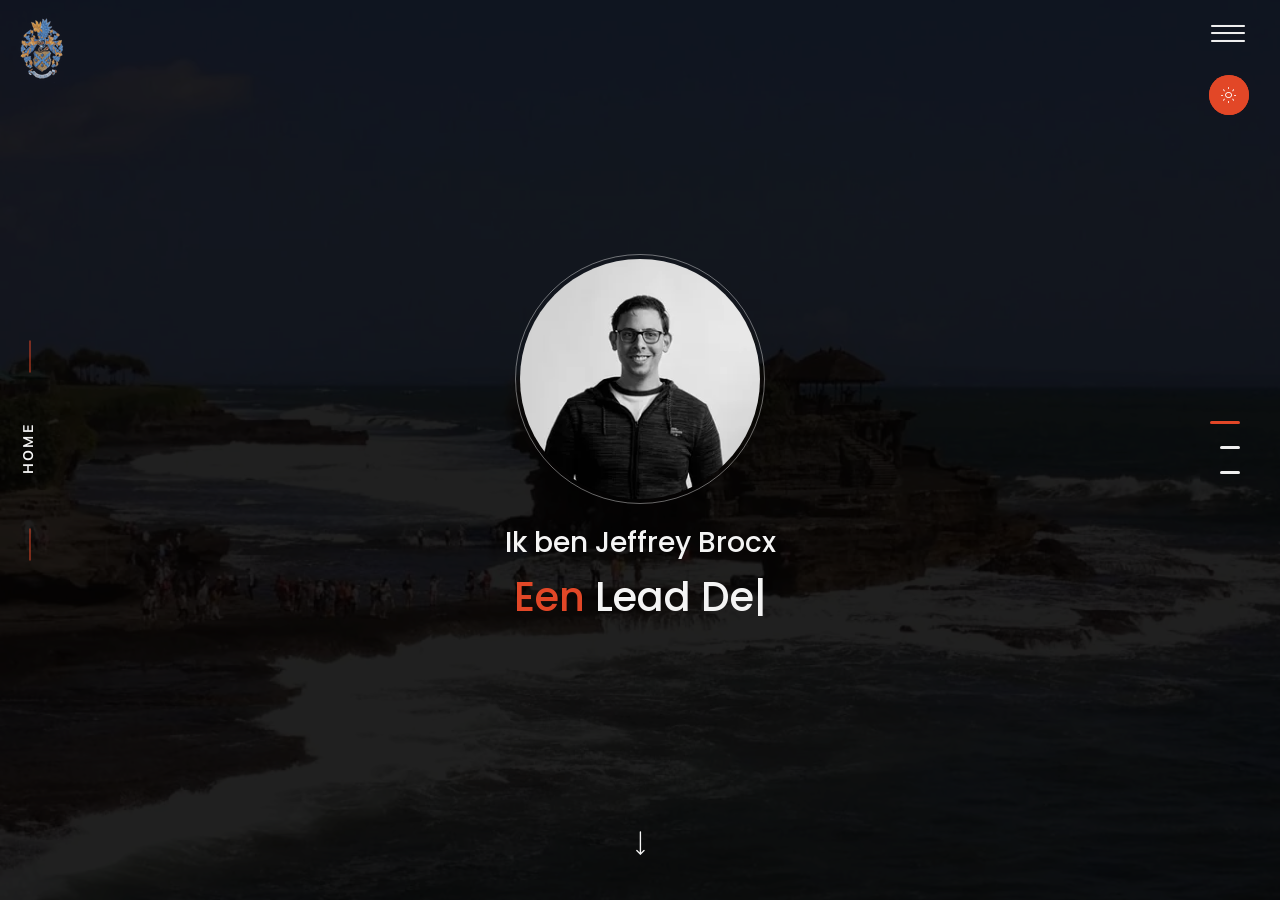
==== index.html @ 488c61e6 "big improvements" ====
<!DOCTYPE html>
<html lang="nl-NL">
<head>
    <meta charset="UTF-8">
    <!-- <meta name="robots" content="noindex, nofollow"> -->
    <meta name="viewport" content="width=device-width, initial-scale=1, shrink-to-fit=no">
    <title>Jeffrey Brocx</title>
    <meta name="description" content="Jeffrey Brocx — Lead Developer .NET & Azure. Cloud-native architectuur, microservices en team coaching." />
    <meta name="author" content="Jeffrey Brocx" />

    <!--  FavIcon  -->
    <link rel="icon" href="assets/img/logo.png">

    <!-- Resource Hints -->
    <link rel="preconnect" href="https://fonts.googleapis.com">
    <link rel="preconnect" href="https://fonts.gstatic.com" crossorigin>

    <!-- Preload LCP image (first carousel slide) -->
    <link rel="preload" as="image" type="image/webp" href="assets/img/tanah_lot.webp">

    <!-- Critical CSS (above-the-fold: preloader + base layout) -->
    <style>
        html,body{background:#222}
        body{font-family:"Muli",sans-serif;overscroll-behavior-y:contain;margin:0}
        ::-moz-selection{background:rgba(255,74,41,.3)}::selection{background:rgba(255,74,41,.3)}
        .full-screen{height:100vh}
        h1,h2,h3,h4,h5,h6{font-family:"Poppins",sans-serif;line-height:1.618}
        .base-color{color:#e24727!important}
        .bg-base-color{background-color:#e24727!important}
        header{height:64px;padding:15px;width:100%;background-color:transparent;position:fixed;z-index:1030;top:0}
        .logo{position:fixed}
        #overlayer{width:100%;height:100%;position:fixed;z-index:9999;background:#222}
        .loader{position:fixed;top:calc(50% - 20px);left:calc(50% - 20px);z-index:99999;color:#e24727}
        .nill-dark .section{background:#222}
        .nill-dark .text-dark{color:#ccc!important}
    </style>

    <!-- Google Fonts (non-blocking) -->
    <link rel="stylesheet" href="https://fonts.googleapis.com/css2?family=Muli:wght@400;600&family=Poppins:wght@400;500;600;700&display=swap" media="print" onload="this.media='all'">
    <noscript><link rel="stylesheet" href="https://fonts.googleapis.com/css2?family=Muli:wght@400;600&family=Poppins:wght@400;500;600;700&display=swap"></noscript>

    <!--  Non-critical CSS (async loading) -->
    <link rel="stylesheet" href="assets/css/bootstrap.min.css?v=2" media="print" onload="this.media='all'">
    <noscript><link rel="stylesheet" href="assets/css/bootstrap.min.css?v=2"></noscript>

    <link rel="stylesheet" href="assets/css/jquery.pagepiling.css" media="print" onload="this.media='all'">
    <noscript><link rel="stylesheet" href="assets/css/jquery.pagepiling.css"></noscript>

    <link rel="stylesheet" href="assets/css/LineIcons.min.css" media="print" onload="this.media='all'">
    <noscript><link rel="stylesheet" href="assets/css/LineIcons.min.css"></noscript>

    <link rel="stylesheet" href="assets/css/owl.carousel.min.css" media="print" onload="this.media='all'">
    <noscript><link rel="stylesheet" href="assets/css/owl.carousel.min.css"></noscript>

    <link rel="stylesheet" href="assets/css/style.min.css?v=3" media="print" onload="this.media='all'">
    <noscript><link rel="stylesheet" href="assets/css/style.min.css?v=3"></noscript>
</head>

<body class="pilling-page" data-spy="scroll" data-target="#scrollspy" data-offset="1">

    <!--  Pre Loader  -->
    <div id="overlayer">
        <span class="spinner-grow spinner-grow-lg loader" role="status" aria-hidden="true"></span>
    </div>

    <!--  Page Pilling  Strat  -->
    <div id="pagepiling" class="pagepiling">

        <!--   Header Start -->
        <header>
            <div class="logo-area">
                <a href="index.html" class="logo">
                    <img src="assets/img/logo.png" alt="Jeffrey Brocx" width="53" height="70">
                </a>
            </div>
            <div class="header-info-area">
                <a class="overlay-menu-toggler lni-menu size-md" href="javascript:void(0);"></a>
            </div>
        </header>
        <!--   Header End   -->
        <!--    Overlay Menu Start    -->
        <div class="overlay-menu bg-blue py-3 px-4 text-center center-item">
            <!-- Overlay Menu -->
            <div id="scrollspy" class="overlay-menu-list">
                <div class="container">
                    <div class="row">
                        <div class="col-lg-8 offset-lg-2 overlay-nav">
                            <ul class="list-group text-left" id="myMenu">
                                <li data-menuanchor="home" class="list-group-item"><a href="#home">Home</a></li>
                                <li data-menuanchor="about" class="list-group-item"><a href="#about">Over mij</a></li>
                                <li data-menuanchor="exp" class="list-group-item"><a href="#exp">Ervaring</a></li>
                            </ul>
                            <ul class="list-group contact-info text-left mb-0">
                                <li class="list-group-item"><span>Contact Info :</span></li>
                                <!-- <li class="list-group-item"><span><i class="lni-map-marker"></i> Stad</span></li> -->
                                <li class="list-group-item">
                                    <span id="phoney-numbero-si-wrapper">
                                        <i class="lni-phone-handset"></i>
                                        <span id="phoney-numbero-si" style="padding:0;">
                                            +31 6 12 24 56 78
                                        </span>
                                    </span>
                                </li>
                                <li class="list-group-item">
                                    <span id="mailey-addresso-no-wrapper">
                                        <i class="lni-envelope"></i>
                                        <span id="mailey-addresso-no" style="padding:0;">
                                            sjaak@sjakiestrekkerij.inc
                                        </span>
                                    </span>
                                </li>
                                <!-- <li class="list-group-item"><span><i class="lni-envelope"></i> <a href="#contact">Contactformulier</a></span></li> -->
                                <li class="list-group-item"><span>Socials:</span></li>
                                <li class="list-group-item">
                                    <ul class="list-inline socails">
                                        <li class="list-inline-item">
                                            <a id="app-anchor-id" href="#" target="_blank">
                                                <i class="lni-whatsapp"></i>
                                            </a>
                                        </li>
                                    </ul>
                                </li>
                            </ul>
                        </div>
                    </div>
                </div>
            </div>
        </div>
        <!--    Overlay Menu End    -->
        <!--    Home/home Start    -->
        <section class="section pp-scrollable home home-02 full-screen p-0" id="home">
            <div class="container-fluid">
                <div class="title-small">
                    <p class="text-dark">Home</p>
                </div>
                <div class="row justify-content-center" id="home-slider">
                    <div class="owl-carousel owl-theme">
                        <div class="home-slide home-item1 full-screen"></div>
                        <div class="home-slide home-item2 full-screen"></div>
                        <div class="home-slide home-item3 full-screen"></div>
                    </div>
                </div>
                <div class="text-center home-content">
                    <div class="col-lg-12">
                        <div class="home-content text-center">
                            <img src="assets/img/rsz_1jeff_mugshot.webp" alt="Jeffrey Brocx" class="rounded-circle img-thumbnail" width="250" height="250">
                            <h3 class="text-dark mb-0 mt-3">Ik ben Jeffrey Brocx</h3>
                            <h4 class="text-dark text-capitalize mb-3 typed-text">
                                <span class="base-color">Een  </span>
                                <span class="element" data-elements="Lead Developer.,Techneut.,Verbinder.,Vader.,Bourgondier.,Motorrijder."></span>
                            </h4>
                        </div>
                    </div>
                </div>
                <div class="home-icon">
                    <a href="#about">
                        <i class="lni-arrow-down text-dark size-sm"></i>
                    </a>
                </div>
            </div>
        </section>
        <!--   Home/home End    -->
        <!--   About Start   -->
        <section id="about" class="section pp-scrollable about text-dark">
            <div class="display-table">
                <div class="display-content">
                    <div class="container">
                        <div class="row">
                            <div class="title-small">
                                <p class="text-dark">Over mij</p>
                            </div>
                        </div>
                        <div class="row mt-4">
                            <div class="col-lg-4 col d-flex align-items-center justify-content-center">
                                <img src="assets/img/jeff_mugshot.webp" alt="Jeffrey Brocx" class="rounded img-thumbnail w-100" width="350" height="350" loading="lazy">
                            </div>
                            <div class="col-lg-8 personal-item mb-4 mb-lg-0">
                                <h2 class="text-dark mb-2">Over <span class="base-color">Mij</span></h2>
                                <h5 class="text-dark mb-3">Hallo Ik ben Jeffrey Brocx</h5>
                                <div class="row">
                                    <div class="col-12">
                                        Mijn carrière begon bij de Koninklijke Marine, waar ik zes jaar heb gevaren als verbindelaar
                                        en Chef Verbindingsdienst. Na een periode in de offshore-industrie besloot ik over te stappen
                                        naar IT om meer tijd thuis door te brengen en mijn passie voor technologie te volgen.
                                        Inmiddels heb ik meer dan 10 jaar ervaring in softwareontwikkeling en heb ik mooie dingen
                                        mogen bouwen, van chatplatforms voor honderdduizenden patiënten tot systemen achter
                                        het grootste nieuwsplatform van Nederland.
                                        <br/><br/>
                                        Wat ik het liefst doe is teams beter maken. Ik ben op mijn best als ik samen met developers
                                        kan bouwen, processen kan stroomlijnen en de vertaalslag kan maken tussen wat de business
                                        wil en wat technisch slim is. De discipline en het security-bewustzijn uit mijn tijd bij de marine
                                        neem ik overal in mee.
                                        <br/><br/>
                                        In mijn vrije tijd werk ik aan IT-projecten zoals Raspberry Pi's, eigen servers en security,
                                        en blijf ik mezelf voortdurend ontwikkelen. Verder vind je mij in de keuken, in de natuur,
                                        op het water of op de motor.
                                    </div>
                                </div>
                            </div>
                        </div>
                        <div class="text-center">
                            <div class="container">
                                <div class="row mt-5">
                                    <h6>Gewerkt voor o.a.:</h6>
                                </div>
                                <div class="row mt-4 rounded" style="align-items: baseline; background-color: rgb(255,255,255,0.75);">
                                    <div class="col-lg-3 col-md-6 col-sm-12 mt-1 mt-5 mb-5">
                                        <img style="max-width: 10em; height: auto;" src="assets/img/achmea-logo.webp" alt="Achmea" width="1272" height="424" loading="lazy" />
                                    </div>
                                    <div class="col-lg-3 col-md-6 col-sm-12 mt-1 mt-1 mb-5">
                                        <img style="max-width: 10em; height: auto;" src="assets/img/nos-logo.svg" alt="NOS" width="405" height="143" loading="lazy" />
                                    </div>
                                    <div class="col-lg-3 col-md-6 col-sm-12 mt-1 mt-1 mb-5">
                                        <img style="max-width: 10em; height: auto;" src="assets/img/elfsquad-logo.webp" alt="Elfsquad" width="1000" height="195" loading="lazy" />
                                    </div>
                                    <div class="col-lg-3 col-md-6 col-sm-12 mt-1 mb-5">
                                        <img style="max-width: 10em; height: auto;" src="assets/img/arrix-logo.png" alt="Arrix" width="175" height="80" loading="lazy" />
                                    </div>
                                </div>
                            </div>
                        </div>
                    </div>
                </div>
            </div>
        </section>
        <!--   About End    -->
        <!--   exp Start   -->
        <section id="exp" class="section pp-scrollable exp">
            <div class="display-table">
                <div class="display-content">
                    <div class="container">
                        <div class="row">
                            <div class="col-lg-12">
                                <div class="text-left">
                                    <h2 class="text-dark mb-3">Mijn <span class="base-color">Ervaring</span></h2>
                                </div>
                            </div>
                        </div>
                        <div class="row mt-4">
                            <div class="col-lg-12">
                                <h3 class="text-dark mb-2 mt-5 mt-lg-0"><i class="lni-pencil base-color"></i>Mijn laatste functies</h3>
                                <ul class="timeline">
                                    <li>
                                        <h6 class="base-color mb-0">Lead Developer</h6>
                                        <small class="text-muted">
                                            C# | .NET 9/10 | Dapr | Aspire | Azure Container Apps | Microservices | CI/CD | AI Integration
                                        </small>
                                        <p class="text-dark py-3">
                                            <span>
                                                Lead Developer en technisch strateeg bij een transportbedrijf. Verantwoordelijk voor architectuur
                                                en doorontwikkeling van het cloud-native platform met een team van 4 developers. AI-gedreven
                                                development workflows geïmplementeerd, resulterend in ~40% snellere oplevercycli.
                                                Cloud-infrastructuur gearchitecteerd met .NET 9/10, Dapr en Azure Container Apps, van monoliet
                                                naar schaalbare microservices. Engineering best practices neergezet en fungeer als technische
                                                brug tussen business en development.
                                            </span>
                                        </p>
                                    </li>
                                    <li>
                                        <h6 class="base-color mb-0">Sr. Backend Engineer</h6>
                                        <small class="text-muted">PHP | Doctrine | Symfony | AWS | S3 | Rust | DataDog | K8s | Docker | OpenShift | Treafik | Argo CD | Grafana | GraphQL | Linux</small>
                                        <p class="text-dark py-3">
                                            <span>
                                                Verantwoordelijk voor de ontwikkeling en het onderhoud van backend-systemen, met een sterke focus 
                                                op prestatieoptimalisatie en schaalbaarheid. Ik werkte voornamelijk met PHP voor het ondersteunen 
                                                en verbeteren van bestaande systemen en was actief betrokken bij migratieplannen naar nieuwere 
                                                technologieën zoals Rust. In samenwerking met multidisciplinaire teams verbeterde ik interne processen 
                                                en leverde ik betrouwbare oplossingen voor grootschalige mediatoepassingen.
                                            </span>
                                        </p>
                                    </li>
                                    <li>
                                        <h6 class="base-color mb-0">Sr .NET Engineer</h6>
                                        <small class="text-muted"> C# | ASP.NET | T-SQL | EntityFramework | SCRUM | JavaScript | HTML | CSS | YAML | Genesys | MVC | Fortify | Azure | Azure Functions | Application Insights | Azure SQL & storage | Azure KeyVault</small>
                                        <p class="text-dark py-3">
                                            <span>
                                                Als Senior .NET Engineer bij Achmea was ik verantwoordelijk voor de ontwikkeling van generieke software, 
                                                met een focus op chatoplossingen binnen een Agile Release Train (ART). Deze oplossingen werden gebruikt door 
                                                merken als Centraal Beheer, FBTO, Zilveren Kruis en Interpolis. Een kernproject was de succesvolle migratie 
                                                van on-premises systemen naar de cloud, wat resulteerde in verbeterde schaalbaarheid en efficiëntie.
                                                Naast het standaardiseren van ontwikkelprocessen en het verhogen van kwaliteitsnormen, coachte ik junior ontwikkelaars. 
                                                Als Security Champion lag mijn focus op systeembeveiliging en integriteit. Mijn werk droeg direct bij aan een betere operationele 
                                                efficiëntie en effectiviteit van Achmea.
                                            </span>
                                        </p>
                                    </li>
                                    <li>
                                        <h6 class="base-color mb-0">Lead Developer</h6>
                                        <small class="text-muted">
                                            C# | ASP.NET | Azure | Microservices | Kubernetes | SignalR | Microsoft Orleans | Docker
                                        </small>
                                        <p class="text-dark py-3">
                                            <span>
                                                Hier heb ik gewerkt in de rollen van Lead Developer en Scrummaster in een 80/20
                                                vergelijking. Dit succesvolle project bestond voornamelijk uit het toevoegen van meerdere
                                                functies aan een bestaande chatapplicatie die dagelijks door meer dan 200K patiënten wordt gebruikt om met hun zorgverlener te chatten.
                                                Ook mijn sterke punt, het standaardiseren van processen en werkwijzen heb ik hier mogen toepassen.
                                                Mijn team bestond uit 3 developers en 2 DevOps engineers. Enkele andere dingen die ik hier heb gedaan,
                                                zijn verschillende .NET-migraties en hielpen bij het stapsgewijs implementeren van microservices.
                                            </span>
                                        </p>
                                    </li>
                                    <li>
                                        <h6 class="base-color mb-0">FullStack Developer</h6>
                                        <small class="text-muted">C# | ASP.NET | T-SQL | EntityFramework | SCRUM | JavaScript | HTML | CSS | IS4 | MVC | SiteCore | Vue | ALM | WebInspect</small>
                                        <p class="text-dark py-3">
                                            <span>
                                                Als FullStack dev heb ik hier zowel veel FrontEnd- BackEnd gedaan in een multidiciplinair team met ~14 collega's.
                                                Doordat het domein erg uitgebreid was en het applicatielandschap goed gevuld was met velerlei applicaties, heb ik hier erg veel mooie dingen mogen leren.
                                                Ook heb ik hier de rol van Security-Champion vervuld.
                                                Security Champion is iemand die een sterke affiniteit heeft met IT security.
                                                "Zij zijn aangedragen door hun manager, omdat zij zich op het vlak van IT security willen ontwikkelen en actief het aspect IT Security inbedden in hun dagelijkse werk."
                                            </span>
                                        </p>
                                    </li>
                                </ul>
                            </div>
                        </div>
                        <div class="row pt-6">
                            <div class="col-lg-12">
                                <div class="skill-categories">
                                    <div class="skill-category">
                                        <h6 class="skill-category-label">Talen</h6>
                                        <div class="skill-tags">
                                            <span class="skill-tag">C#</span>
                                            <span class="skill-tag">PHP</span>
                                            <span class="skill-tag">T-SQL</span>
                                            <span class="skill-tag">TypeScript</span>
                                            <span class="skill-tag">JavaScript</span>
                                            <span class="skill-tag">HTML</span>
                                            <span class="skill-tag">CSS</span>
                                            <span class="skill-tag">YAML</span>
                                        </div>
                                    </div>
                                    <div class="skill-category">
                                        <h6 class="skill-category-label">Frameworks</h6>
                                        <div class="skill-tags">
                                            <span class="skill-tag">.NET</span>
                                            <span class="skill-tag">ASP.NET</span>
                                            <span class="skill-tag">Entity Framework</span>
                                            <span class="skill-tag">Vue.js</span>
                                            <span class="skill-tag">Angular</span>
                                            <span class="skill-tag">Blazor</span>
                                            <span class="skill-tag">Symfony</span>
                                            <span class="skill-tag">Sitecore</span>
                                        </div>
                                    </div>
                                    <div class="skill-category">
                                        <h6 class="skill-category-label">Cloud & Infra</h6>
                                        <div class="skill-tags">
                                            <span class="skill-tag">Azure</span>
                                            <span class="skill-tag">AWS</span>
                                            <span class="skill-tag">Azure DevOps</span>
                                            <span class="skill-tag">Azure Functions</span>
                                            <span class="skill-tag">Container Apps</span>
                                            <span class="skill-tag">Docker</span>
                                            <span class="skill-tag">Kubernetes</span>
                                            <span class="skill-tag">Bicep</span>
                                            <span class="skill-tag">CI/CD</span>
                                        </div>
                                    </div>
                                    <div class="skill-category">
                                        <h6 class="skill-category-label">Architectuur</h6>
                                        <div class="skill-tags">
                                            <span class="skill-tag">Microservices</span>
                                            <span class="skill-tag">REST APIs</span>
                                            <span class="skill-tag">GraphQL</span>
                                            <span class="skill-tag">SignalR</span>
                                            <span class="skill-tag">Dapr</span>
                                            <span class="skill-tag">.NET Aspire</span>
                                            <span class="skill-tag">Microsoft Orleans</span>
                                            <span class="skill-tag">MVC</span>
                                        </div>
                                    </div>
                                    <div class="skill-category">
                                        <h6 class="skill-category-label">Overig</h6>
                                        <div class="skill-tags">
                                            <span class="skill-tag">AI Development</span>
                                            <span class="skill-tag">Security</span>
                                            <span class="skill-tag">Team Leadership</span>
                                            <span class="skill-tag">Agile / SCRUM / SAFe</span>
                                            <span class="skill-tag">Fortify</span>
                                            <span class="skill-tag">Genesys</span>
                                            <span class="skill-tag">IdentityServer</span>
                                        </div>
                                    </div>
                                </div>
                            </div>
                        </div>
                    </div>
                </div>
            </div>
        </section>
        <!--   exp End   -->
        <!--   Color Scheme  -->
        <div>
            <a id="darkmodebutton" class="color-scheme text-white bg-base-color d-inline-block" href="javascript:void(0)"><i class="lni-night"></i></a>
            <a class="color-scheme color-scheme-light text-white bg-base-color d-none" href="javascript:void(0)"><i class="lni-sun"></i></a>
        </div>
    </div>
    <!--  Page Pilling  End -->
    <!--  Typed Js  -->
    <script async src="assets/js/typed.min.js?v=2"></script>
    <!--  JavaScripts  -->
    <script defer src="assets/js/jquery-3.4.1.min.js"></script>
    <!--   Page Pilling Js     -->
    <script defer src="assets/js/jquery.pagepiling.min.js?v=2"></script>
    <!--  Bootstrap Js  -->
    <script defer src="assets/js/bootstrap.min.js?v=2"></script>
    <!--  Owl carousel Js  -->
    <script defer src="assets/js/owl.carousel.min.js"></script>
    <!--  Custom JS  -->
    <script defer src="assets/js/app.min.js?v=5"></script>
</body>
</html>
---- assets/css/style.min.css ----
body{font-family:Muli,sans-serif;overscroll-behavior-y:contain}.nill-dark .pp-section{outline:1px solid #222}::-moz-selection{background:rgba(255,74,41,.3)}::selection{background:rgba(255,74,41,.3)}::-moz-selection{background:rgba(255,74,41,.3)}.full-screen{height:100vh}hr{border-top:1px solid gray}#comments{min-height:170px}@media only screen and (min-width:600px){.typed-text{font-size:2.5em}}header{height:64px}.logo{position:fixed}h1,h2,h3,h4,h5,h6{font-family:Poppins,sans-serif;line-height:1.618}.base-color{color:#e24727!important}.bg-base-color{background-color:#e24727!important}.z-index{z-index:2}.w-40{width:40%!important}h2 span{font-weight:600}.pt-6,.py-6{padding-top:6rem}.pb-6,.py-6{padding-bottom:6rem}a:hover{text-decoration:none}a,button{outline:0!important}.max-width-365{max-width:365px;margin:0 auto}.pill-button{background-color:#e24727;border:2px solid #e24727;border-radius:25px;padding:10px 30px;color:#fff;-webkit-transition:all .3s ease;transition:all .3s ease;font-size:16px;display:inline-block}.pill-button:hover{background-color:#b73c23;border-color:#b73c23;color:#fff}.display-table{display:table;width:100%;height:100%}.display-content{vertical-align:middle;display:table-cell;padding:5rem 0}.center-item{display:-webkit-box;display:-ms-flexbox;display:flex;-webkit-box-pack:center;-ms-flex-pack:center;justify-content:center;-webkit-box-orient:vertical;-webkit-box-direction:normal;-ms-flex-direction:column;flex-direction:column;-webkit-box-align:center;-ms-flex-align:center;align-items:center}#overlayer{width:100%;height:100%;position:fixed;z-index:9999;background:#222}.loader{position:fixed;top:calc(50% - 20px);left:calc(50% - 20px);z-index:99999;color:#e24727}header{padding:15px;width:100%;background-color:transparent;position:fixed;z-index:1030;top:0}#pp-nav li{margin:.75rem .5rem}#pp-nav li a{padding:.5rem}#pp-nav li span{width:20px;height:3px;background-color:#2a2a2b;border:none;border-radius:1rem;-webkit-transition:all .5s ease;transition:all .5s ease}#pp-nav li .active span{background-color:#e24727;width:30px;-webkit-transform:translateX(-10px);transform:translateX(-10px)}#pp-nav li .pp-tooltip{color:#222;font-size:10px;font-weight:500;-webkit-transition:all .5s ease;transition:all .5s ease;-webkit-transform:translateY(-3px);transform:translateY(-3px)}#pp-nav li .active~.pp-tooltip{padding-right:.75rem}#pp-nav.right{right:2.5rem}.pp-slidesNav li{margin:.75rem .5rem}.pp-slidesNav span{width:20px;height:3px;background-color:#929292;border:none;border-radius:1rem;-webkit-transition:all .5s ease;transition:all .5s ease}.pp-slidesNav .active span{background-color:#9e6b2b;width:30px;-webkit-transform:translateX(-10px);transform:translateX(-10px)}.title-small{position:absolute;top:calc(50% - 12px);width:280px;left:-7rem;z-index:2}.title-small p{font-size:14px;color:#000;text-transform:uppercase;letter-spacing:.17em;text-align:center;-webkit-transform:rotate(-90deg);transform:rotate(-90deg);position:relative;display:block;font-weight:700}.title-small p:before{content:'';width:32px;height:1px;background:#e24727;position:absolute;left:28px;top:12px}.title-small p:after{content:'';width:32px;height:1px;background:#e24727;position:absolute;top:12px;right:32px}.overlay-menu{background-color:#222;position:fixed;top:0;right:0;width:100%;height:100vh;-webkit-transition:all .3s ease;transition:all .3s ease;z-index:1030;opacity:0;visibility:hidden}.overlay-menu a:hover{color:#e24727!important}.overlay-menu a.active{color:#e24727!important}.overlay-menu .overlay-menu-list{width:100%}.overlay-menu .overlay-menu-list .overlay-nav>ul{width:50%;float:left}.overlay-menu .overlay-menu-list .overlay-nav a,.overlay-menu .overlay-menu-list .overlay-nav p,.overlay-menu .overlay-menu-list .overlay-nav span{color:#dbdbdb;font-size:14px;letter-spacing:2px;padding:.75rem;display:inline-block;font-family:Poppins,sans-serif;font-weight:500}.overlay-menu .overlay-menu-list .overlay-nav .contact-info li:first-child span{font-size:16px;color:#fff;font-weight:600}.overlay-menu .overlay-menu-list .overlay-nav .contact-info li span i{font-size:18px;position:relative;top:2px}.overlay-menu .overlay-menu-list .overlay-nav .contact-info .socails li i{font-size:20px;font-weight:400}.overlay-menu .overlay-menu-list .list-group-item{padding:0;margin:0;border:none;background-color:transparent!important;text-transform:uppercase}.overlay-menu.show{opacity:1;visibility:visible;cursor:url(../img/cursor-white.png),auto}.pilling-page .overlay-menu .overlay-menu-list .list-group-item{padding:0;margin:0;border:none;background-color:transparent!important;text-transform:uppercase}.overlay-menu-toggler{position:absolute;top:5px;color:#222!important;padding:10px;right:24px;z-index:1029;border-radius:0 4px 4px 0;-webkit-transition:all .3s ease;transition:all .3s ease;opacity:1}.overlay-menu-toggler.move{opacity:0}.home .personal-item h1{font-size:2rem!important}.home .personal-item .personal-info p{font-weight:600}.home .personal-item .personal-info span{font-weight:300}.home .personal-img img{width:100%;background-color:rgba(255,255,255,.4);border:none}.home .social-icon .list-inline-item i{font-size:1.2rem}.home .social-icon .list-inline-item i:hover{color:#e24727!important}.home .social-icon .list-inline-item:not(:last-child){margin-right:1rem}.home-01{background:url("http://placehold.it/1920x1280") no-repeat center;background-size:cover;-webkit-box-shadow:inset 0 0 0 2000px rgba(255,255,255,.4);box-shadow:inset 0 0 0 2000px rgba(255,255,255,.4)}.home-02 .home-content{position:absolute;top:50%;left:0;-webkit-transform:translateY(-50%);transform:translateY(-50%);z-index:2;right:0}.home-02 .home-content p{max-width:500px}.home-02 #home-slider{opacity:.6}.home-02 .home-item1{background:url("../img/tanah_lot.webp") no-repeat center}.home-02 .home-item2{background:url("../img/m863.webp") no-repeat center}.home-02 .home-item3{background:url("../img/borobudur.webp") no-repeat center}.home-02 .home-slide{background-size:100%}.home-02 .home-slide.zoom{background-size:200%;-webkit-transition:background-size 20s ease;transition:background-size 20s ease}.home-02 .home-icon{text-align:center;position:absolute;bottom:40px;z-index:1;left:calc(50% - 12px);-webkit-animation:bounce 2s infinite;animation:bounce 2s infinite}.home-03 .home-center{position:relative;top:50%;-webkit-transform:translateY(-50%);transform:translateY(-50%);z-index:3}.home-03 .home-content p{max-width:500px}.home-03 .home-icon{text-align:center;position:absolute;bottom:40px;z-index:1;left:calc(50% - 8px);-webkit-animation:bounce 2s infinite;animation:bounce 2s infinite}.home-03 .video-overlay{position:absolute;top:0;left:auto;right:0;bottom:0;width:100%;opacity:.3;overflow:hidden}.home-04 .home-item-image{height:100vh;background-size:cover!important}.home-04 .swiper-container{width:100%;height:100%}.home-04 .swiper-button-next,.home-04 .swiper-button-prev{bottom:0;top:inherit;width:5rem;height:3.5rem;background-color:#2a2a2b;outline:0}.home-04 .swiper-button-next::after,.home-04 .swiper-button-prev::after{font-size:1.5rem;color:#fff;font-weight:700}.home-04 .swiper-button-next,.home-04 .swiper-container-rtl .swiper-button-prev{left:50%;right:inherit}.home-04 .swiper-button-prev,.home-04 .swiper-container-rtl .swiper-button-next{right:50%;left:inherit}.home-04 .swiper-slide{text-align:center;font-size:18px;background:#fff}.home-04 .swiper-slide .home-item-text{margin:auto;position:relative;height:100%;max-width:400px}.home-04 .swiper-slide .home-item-text .slider-content{position:relative;top:40%;-webkit-transform:translateY(-50%);transform:translateY(-50%)}.home-04 .swiper-slide .home-item-text .slider-content h2{font-size:4rem;font-weight:700;font-family:'Arima Madurai',cursive}.home-04 .swiper-slide .home-item-text .slider-number{position:absolute;display:inline-block;left:-10px;bottom:-60px}.home-04 .swiper-slide .home-item-text .slider-number span{font-family:'Arima Madurai',cursive;font-weight:900;font-size:12rem;opacity:.2}.home-04 .text-swiper{position:relative;height:100%}.count-number{font-size:1.5rem}.count-content{margin:10px 0}ul.timeline{list-style-type:none;position:relative}ul.timeline:before{content:' ';background:#929292;display:inline-block;position:absolute;left:9px;top:30px;width:2px;height:100%;z-index:400}ul.timeline>li:before{content:' ';background-color:#fff;display:inline-block;border-radius:50%;border:3px solid #e24727;left:-40px;width:20px;height:20px;z-index:400;top:29px;position:relative}.exp h3 i{padding-right:.75rem}.skill-categories{display:flex;flex-direction:column;gap:1.5rem}.skill-category{display:flex;flex-wrap:wrap;align-items:baseline;gap:.5rem}.skill-category-label{font-family:Poppins,sans-serif;font-weight:600;font-size:13px;text-transform:uppercase;letter-spacing:.1em;color:#e24727;min-width:100px;margin-bottom:0}.skill-tags{display:flex;flex-wrap:wrap;gap:.5rem}.skill-tag{display:inline-block;padding:.35rem .85rem;font-size:13px;font-weight:500;font-family:Muli,sans-serif;color:#2a2a2b;background-color:rgba(226,71,39,.08);border:1px solid rgba(226,71,39,.25);border-radius:4px;transition:all .2s ease}.skill-tag:hover{background-color:rgba(226,71,39,.15);border-color:rgba(226,71,39,.4)}.services .services-item{background-color:rgba(200,200,200,.05);border-radius:4px;padding:25px 10px;margin-bottom:30px}.services .services-item:hover .services-icon{-webkit-transform:rotateY(360deg);transform:rotateY(360deg);-webkit-transition:.9s ease;transition:.9s ease}.services .services-content{padding-left:3rem}.contact .form-control::-moz-placeholder,.contact ::-moz-placeholder{color:#929292}.contact .form-item .form-control{background:rgba(255,255,255,.4);border-radius:0;-webkit-box-shadow:none;box-shadow:none;height:44px;font-size:14px;position:relative;-webkit-transition:border .9s ease;transition:border .9s ease;border:none;border-bottom:1px solid #929292;color:#e24727}.contact .form-item .form-control:focus{border-bottom:1px solid #e24727}.contact .contact-form textarea{min-height:175px}.contact .contact-form h3{padding-right:2rem}.contact #message.toast{max-width:500px;padding:2px 0 1px;position:relative;top:18px;display:inline-block;left:20px}.contact .toast button span{position:relative;top:8px}#my-map{width:100%;height:350px}.footer{background:url("../img/jeff_at_tanah_lot_low_res.jpg") no-repeat center;background-size:cover;-webkit-box-shadow:inset 0 0 0 2000px rgba(255,255,255,.4);box-shadow:inset 0 0 0 2000px rgba(255,255,255,.4)}.footer .socails li i{font-size:20px;font-weight:400}.footer .socails li i:hover{color:#e24727!important}.color-scheme{position:fixed;z-index:999;right:31px;top:75px;padding:.5rem .75rem;border-radius:50%;-webkit-transition:all .5s ease;transition:all .5s ease}.color-scheme:hover{color:#fff}.color-scheme i{position:relative;top:1px}.page-404{position:relative}.error-404 h1{font-size:7rem;font-family:"Arima Madurai",cursive}.error-404 .error-content{margin-top:-30px}.error-404 .error-content h2{font-family:"Arima Madurai",cursive;font-size:2.5rem}.error-404 .error-content p{font-family:"Arima Madurai",cursive;font-size:1rem;text-align:center;margin:0 auto;max-width:600px}.right-social{position:fixed;right:25px;top:0;width:50px;bottom:0;z-index:5}.right-social ul{list-style:none;padding-left:0;width:100%;text-align:center;top:50%;position:relative;-webkit-transform:translateY(-50%);transform:translateY(-50%);margin:0}.right-social ul li{padding:5px}.right-social ul li a{font-size:1.25rem;padding:5px;display:block}.right-social ul li a:hover i{color:#e24727!important}@media (max-width:767px){.right-social{position:initial;width:100%}.right-social ul{position:initial;-webkit-transform:none;transform:none}.right-social ul li{display:inline-block}.logo{margin-top:-17px}}body.nill-dark{background-color:#222;color:#fff}.nill-dark .footer,.nill-dark .home,.nill-dark .home-02 .home-item1,.nill-dark .home-02 .home-item2,.nill-dark .home-02 .home-item3{-webkit-box-shadow:inset 0 0 0 2000px rgba(0,0,0,.8);box-shadow:inset 0 0 0 2000px rgba(0,0,0,.8)}.nill-dark .home-03{-webkit-box-shadow:none;box-shadow:none}.nill-dark .home-04 .swiper-slide{background-color:#222}.nill-dark .home-04 .swiper-button-next,.nill-dark .home-04 .swiper-button-prev{background-color:#fff}.nill-dark .home-04 .swiper-button-next:after,.nill-dark .home-04 .swiper-button-prev:after{color:#222}.nill-dark .text-dark{color:#f4f4f4!important}.nill-dark a.text-dark:hover{color:#f4f4f4!important}.nill-dark a.text-dark:focus{color:#f4f4f4!important}.nill-dark .comment-info a{color:#f4f4f4!important}.nill-dark .comment-info a:hover{color:#e24727!important}.nill-dark .form-item .form-control{color:#f4f4f4!important;border-bottom:1px solid #eee;background:0 0}.nill-dark .form-item .form-control:focus{border-bottom:1px solid #e24727}.nill-dark .text-muted{color:#dbdbdb!important}.nill-dark .bg-dark,.nill-dark .bg-white{background-color:#222!important}.nill-dark .services-item{background-color:#2a2a2b!important}.nill-dark .img-thumbnail{background-color:transparent;border:1px solid rgba(255,255,255,.4)}.nill-dark #pp-nav li span,.nill-dark .pp-slidesNav span{background-color:#eee}.nill-dark #pp-nav li .active span,.nill-dark .pp-slidesNav .active span{background-color:#e24727}.nill-dark .pp-tooltip{color:#f4f4f4!important}.nill-dark .overlay-menu-toggler{color:#eee!important}.nill-dark .portfolio-filter li a{color:#dbdbdb!important}.nill-dark .portfolio .portfolio-item-content{border-color:rgba(27,30,33,.9)}.nill-dark .portfolio .portfolio-item-content:hover{background-color:rgba(27,30,33,.9)}.nill-dark .portfolio .portfolio-icon a{color:#222;background-color:#f4f4f4}.nill-dark .portfolio .portfolio-icon a:hover{background-color:#e24727;color:#f4f4f4}.nill-dark .testimonial .testimonial-item{background-color:#2a2a2b!important}.nill-dark .blog .blog-content{background-color:#2a2a2b!important}.nill-dark .blog .blog-link:hover{color:#f4f4f4}.nill-dark .blog .blog-item h5 a:hover{color:#e24727!important}.nill-dark .navbar a:hover,.nill-dark .navbar-nav .nav-item a:hover{color:#e24727!important}.nill-dark .navbar a:hover{color:#e24727!important}.nill-dark .testimonial .owl-dot span{background-color:#dbdbdb}.nill-dark .testimonial .owl-dot.active span{background-color:#e24727}.nill-dark .blog .blog-link button:hover{color:#dbdbdb!important}.nill-dark .pill-button:hover{color:#f4f4f4}.nill-dark.mono .base-color{color:#fff!important}.nill-dark.mono .bg-base-color{background-color:#fff!important}.nill-dark.mono .pill-button{background-color:#f0f0f0;border:2px solid #f0f0f0;color:#2a2a2b}.nill-dark.mono .pill-button:hover{background-color:#fff;border-color:#fff}.nill-dark.mono #pp-nav li .active span{background-color:#fff!important}.nill-dark.mono .title-small p:before{background:#fff}.nill-dark.mono .title-small p:after{background:#fff}.nill-dark.mono .home .social-icon .list-inline-item i:hover{color:#a8a8a8!important}.nill-dark.mono ul.timeline>li:before{border:3px solid #fff}.nill-dark .skill-tag{color:#f4f4f4;background-color:rgba(226,71,39,.15);border-color:rgba(226,71,39,.35)}.nill-dark .skill-tag:hover{background-color:rgba(226,71,39,.25);border-color:rgba(226,71,39,.5)}.nill-dark.mono .skill-tag{color:#f4f4f4;background-color:rgba(255,255,255,.1);border-color:rgba(255,255,255,.25)}.nill-dark.mono .skill-tag:hover{background-color:rgba(255,255,255,.2);border-color:rgba(255,255,255,.4)}.nill-dark.mono .skill-category-label{color:#fff}.nill-dark.mono .portfolio .portfolio-filter a.active{background-color:#fff!important;color:#2a2a2b!important}.nill-dark.mono .portfolio .portfolio-filter a:hover{background-color:#fff!important;color:#2a2a2b!important}.nill-dark.mono .portfolio .img-overlay{background-color:rgba(0,0,0,.8)}.nill-dark.mono .portfolio .img-overlay-content a:hover{background-color:#a8a8a8}.nill-dark.mono .portfolio .portfolio-icon a:hover,.nill-dark.mono .portfolio .portfolio-icon button:hover{background-color:#a8a8a8}.nill-dark.mono .testimonial .owl-dot.active span{background-color:#a8a8a8}.nill-dark.mono .testimonial .owl-carousel .testimonial-item img{border:2px solid #fff}.nill-dark.mono .testimonial .owl-nav .owl-next span,.nill-dark.mono .testimonial .owl-nav .owl-prev span{background:#a8a8a8}.nill-dark.mono .blog .blog-item h5 a:hover{color:#f4f4f4!important}.nill-dark.mono .blog .blog-link button{color:#fff}.nill-dark.mono .blog .blog-link button:hover{color:#f4f4f4!important}.nill-dark.mono .footer .socails li i:hover{color:#919191!important}.nill-dark.mono .color-scheme i{color:#2a2a2b}.nill-dark.mono .right-social ul li a:hover i{color:#fff!important}@media (max-width:991px){.nill-dark .home-04 .swiper-slide{background-color:rgba(0,0,0,.8)!important}}@media (max-width:767px){.nill-dark header{background-color:#222!important;-webkit-box-shadow:0 1px 3px 0 rgba(255,255,255,.4);box-shadow:0 1px 3px 0 rgba(255,255,255,.4)}}@media (min-width:768px){.pl-md-6{padding-left:4rem}.testimonial .owl-nav{display:none}}@media (min-width:1200px){.pilling-page .container{max-width:1050px}#myVideo{width:100%}}@media (max-width:1199px){.section{padding-right:6rem;padding-left:6rem}#services h2{font-size:50px}.home-02 .home-slide{background-size:auto 100%}.home-02 .home-slide.zoom{background-size:auto 200%}.home-04{padding:0!important}.home-04 .swiper-slide .home-item-text{margin-left:90px}}@media (max-width:991px){body{padding-top:63px}body.pilling-page{padding-top:0}.personal-item{margin-top:1.5rem!important}.home-04{overflow:hidden}.home-04 .home-left-title{position:absolute;z-index:3;top:50%}.home-04 .text-swiper.bg-dark{background-color:transparent!important}.home-04 .home-text{position:absolute;z-index:2;height:100%;width:100%;padding:0}.home-04 .home-text .swiper-slide{background-color:rgba(255,255,255,.7);opacity:0!important}.home-04 .home-text .swiper-slide.swiper-slide-active{opacity:1!important}.home-04 .home-text .swiper-slide .home-item-text{max-width:500px;padding:0 15px;margin:0 auto}.home-04 .home-text .swiper-slide .home-item-text .slider-number{bottom:0;left:5px}.home-04 .swiper-buttons{display:none}.home-04 .swiper-button-next,.home-04 .swiper-container-rtl .swiper-button-prev{left:50%}.home-04 .swiper-button-prev,.home-04 .swiper-container-rtl .swiper-button-next{right:50%}}@media (max-width:767px){header{background-color:#fff;-webkit-box-shadow:0 1px 3px 0 #eee;box-shadow:0 1px 3px 0 #eee}.overlay-menu-toggler{right:.5rem}.overlay-menu .overlay-menu-list .overlay-nav a,.overlay-menu .overlay-menu-list .overlay-nav p,.overlay-menu .overlay-menu-list .overlay-nav span{font-size:12px;padding:.5rem}#pp-nav{display:none}.title-small{display:none}.section{padding-left:.5rem;padding-right:.5rem;padding-top:2rem}.fix-logo{display:none}#services h2{font-size:40px}.testimonial .owl-dot{display:none}.color-scheme{right:15px}.home-04 .swiper-slide .home-item-text .slider-content h2{font-size:3rem}}@media (max-width:575px){.comments img{width:85px}.comment-info{margin-left:100px}#message.toast{top:18px;left:inherit;font-size:12px;padding:3px 0}.overlay-nav a,.overlay-nav p,.overlay-nav span{padding:.5rem;letter-spacing:1px}.overlay-menu .overlay-menu-list .overlay-nav>ul{width:100%;float:none;margin-bottom:2rem}#services h2{font-size:30px}.testimonial .display-content,.testimonial .display-table{display:block}.testimonial .testimonial-item{padding:15px}.blog-single .modal-dialog,.portfolio-single .modal-dialog{max-width:100%}}
---- assets/css/style.min.css ----
body{font-family:Muli,sans-serif;overscroll-behavior-y:contain}.nill-dark .pp-section{outline:1px solid #222}::-moz-selection{background:rgba(255,74,41,.3)}::selection{background:rgba(255,74,41,.3)}::-moz-selection{background:rgba(255,74,41,.3)}.full-screen{height:100vh}hr{border-top:1px solid gray}#comments{min-height:170px}@media only screen and (min-width:600px){.typed-text{font-size:2.5em}}header{height:64px}.logo{position:fixed}h1,h2,h3,h4,h5,h6{font-family:Poppins,sans-serif;line-height:1.618}.base-color{color:#e24727!important}.bg-base-color{background-color:#e24727!important}.z-index{z-index:2}.w-40{width:40%!important}h2 span{font-weight:600}.pt-6,.py-6{padding-top:6rem}.pb-6,.py-6{padding-bottom:6rem}a:hover{text-decoration:none}a,button{outline:0!important}.max-width-365{max-width:365px;margin:0 auto}.pill-button{background-color:#e24727;border:2px solid #e24727;border-radius:25px;padding:10px 30px;color:#fff;-webkit-transition:all .3s ease;transition:all .3s ease;font-size:16px;display:inline-block}.pill-button:hover{background-color:#b73c23;border-color:#b73c23;color:#fff}.display-table{display:table;width:100%;height:100%}.display-content{vertical-align:middle;display:table-cell;padding:5rem 0}.center-item{display:-webkit-box;display:-ms-flexbox;display:flex;-webkit-box-pack:center;-ms-flex-pack:center;justify-content:center;-webkit-box-orient:vertical;-webkit-box-direction:normal;-ms-flex-direction:column;flex-direction:column;-webkit-box-align:center;-ms-flex-align:center;align-items:center}#overlayer{width:100%;height:100%;position:fixed;z-index:9999;background:#222}.loader{position:fixed;top:calc(50% - 20px);left:calc(50% - 20px);z-index:99999;color:#e24727}header{padding:15px;width:100%;background-color:transparent;position:fixed;z-index:1030;top:0}#pp-nav li{margin:.75rem .5rem}#pp-nav li a{padding:.5rem}#pp-nav li span{width:20px;height:3px;background-color:#2a2a2b;border:none;border-radius:1rem;-webkit-transition:all .5s ease;transition:all .5s ease}#pp-nav li .active span{background-color:#e24727;width:30px;-webkit-transform:translateX(-10px);transform:translateX(-10px)}#pp-nav li .pp-tooltip{color:#222;font-size:10px;font-weight:500;-webkit-transition:all .5s ease;transition:all .5s ease;-webkit-transform:translateY(-3px);transform:translateY(-3px)}#pp-nav li .active~.pp-tooltip{padding-right:.75rem}#pp-nav.right{right:2.5rem}.pp-slidesNav li{margin:.75rem .5rem}.pp-slidesNav span{width:20px;height:3px;background-color:#929292;border:none;border-radius:1rem;-webkit-transition:all .5s ease;transition:all .5s ease}.pp-slidesNav .active span{background-color:#9e6b2b;width:30px;-webkit-transform:translateX(-10px);transform:translateX(-10px)}.title-small{position:absolute;top:calc(50% - 12px);width:280px;left:-7rem;z-index:2}.title-small p{font-size:14px;color:#000;text-transform:uppercase;letter-spacing:.17em;text-align:center;-webkit-transform:rotate(-90deg);transform:rotate(-90deg);position:relative;display:block;font-weight:700}.title-small p:before{content:'';width:32px;height:1px;background:#e24727;position:absolute;left:28px;top:12px}.title-small p:after{content:'';width:32px;height:1px;background:#e24727;position:absolute;top:12px;right:32px}.overlay-menu{background-color:#222;position:fixed;top:0;right:0;width:100%;height:100vh;-webkit-transition:all .3s ease;transition:all .3s ease;z-index:1030;opacity:0;visibility:hidden}.overlay-menu a:hover{color:#e24727!important}.overlay-menu a.active{color:#e24727!important}.overlay-menu .overlay-menu-list{width:100%}.overlay-menu .overlay-menu-list .overlay-nav>ul{width:50%;float:left}.overlay-menu .overlay-menu-list .overlay-nav a,.overlay-menu .overlay-menu-list .overlay-nav p,.overlay-menu .overlay-menu-list .overlay-nav span{color:#dbdbdb;font-size:14px;letter-spacing:2px;padding:.75rem;display:inline-block;font-family:Poppins,sans-serif;font-weight:500}.overlay-menu .overlay-menu-list .overlay-nav .contact-info li:first-child span{font-size:16px;color:#fff;font-weight:600}.overlay-menu .overlay-menu-list .overlay-nav .contact-info li span i{font-size:18px;position:relative;top:2px}.overlay-menu .overlay-menu-list .overlay-nav .contact-info .socails li i{font-size:20px;font-weight:400}.overlay-menu .overlay-menu-list .list-group-item{padding:0;margin:0;border:none;background-color:transparent!important;text-transform:uppercase}.overlay-menu.show{opacity:1;visibility:visible;cursor:url(../img/cursor-white.png),auto}.pilling-page .overlay-menu .overlay-menu-list .list-group-item{padding:0;margin:0;border:none;background-color:transparent!important;text-transform:uppercase}.overlay-menu-toggler{position:absolute;top:5px;color:#222!important;padding:10px;right:24px;z-index:1029;border-radius:0 4px 4px 0;-webkit-transition:all .3s ease;transition:all .3s ease;opacity:1}.overlay-menu-toggler.move{opacity:0}.home .personal-item h1{font-size:2rem!important}.home .personal-item .personal-info p{font-weight:600}.home .personal-item .personal-info span{font-weight:300}.home .personal-img img{width:100%;background-color:rgba(255,255,255,.4);border:none}.home .social-icon .list-inline-item i{font-size:1.2rem}.home .social-icon .list-inline-item i:hover{color:#e24727!important}.home .social-icon .list-inline-item:not(:last-child){margin-right:1rem}.home-01{background:url("http://placehold.it/1920x1280") no-repeat center;background-size:cover;-webkit-box-shadow:inset 0 0 0 2000px rgba(255,255,255,.4);box-shadow:inset 0 0 0 2000px rgba(255,255,255,.4)}.home-02 .home-content{position:absolute;top:50%;left:0;-webkit-transform:translateY(-50%);transform:translateY(-50%);z-index:2;right:0}.home-02 .home-content p{max-width:500px}.home-02 #home-slider{opacity:.6}.home-02 .home-item1{background:url("../img/tanah_lot.webp") no-repeat center}.home-02 .home-item2{background:url("../img/m863.webp") no-repeat center}.home-02 .home-item3{background:url("../img/borobudur.webp") no-repeat center}.home-02 .home-slide{background-size:100%}.home-02 .home-slide.zoom{background-size:200%;-webkit-transition:background-size 20s ease;transition:background-size 20s ease}.home-02 .home-icon{text-align:center;position:absolute;bottom:40px;z-index:1;left:calc(50% - 12px);-webkit-animation:bounce 2s infinite;animation:bounce 2s infinite}.home-03 .home-center{position:relative;top:50%;-webkit-transform:translateY(-50%);transform:translateY(-50%);z-index:3}.home-03 .home-content p{max-width:500px}.home-03 .home-icon{text-align:center;position:absolute;bottom:40px;z-index:1;left:calc(50% - 8px);-webkit-animation:bounce 2s infinite;animation:bounce 2s infinite}.home-03 .video-overlay{position:absolute;top:0;left:auto;right:0;bottom:0;width:100%;opacity:.3;overflow:hidden}.home-04 .home-item-image{height:100vh;background-size:cover!important}.home-04 .swiper-container{width:100%;height:100%}.home-04 .swiper-button-next,.home-04 .swiper-button-prev{bottom:0;top:inherit;width:5rem;height:3.5rem;background-color:#2a2a2b;outline:0}.home-04 .swiper-button-next::after,.home-04 .swiper-button-prev::after{font-size:1.5rem;color:#fff;font-weight:700}.home-04 .swiper-button-next,.home-04 .swiper-container-rtl .swiper-button-prev{left:50%;right:inherit}.home-04 .swiper-button-prev,.home-04 .swiper-container-rtl .swiper-button-next{right:50%;left:inherit}.home-04 .swiper-slide{text-align:center;font-size:18px;background:#fff}.home-04 .swiper-slide .home-item-text{margin:auto;position:relative;height:100%;max-width:400px}.home-04 .swiper-slide .home-item-text .slider-content{position:relative;top:40%;-webkit-transform:translateY(-50%);transform:translateY(-50%)}.home-04 .swiper-slide .home-item-text .slider-content h2{font-size:4rem;font-weight:700;font-family:'Arima Madurai',cursive}.home-04 .swiper-slide .home-item-text .slider-number{position:absolute;display:inline-block;left:-10px;bottom:-60px}.home-04 .swiper-slide .home-item-text .slider-number span{font-family:'Arima Madurai',cursive;font-weight:900;font-size:12rem;opacity:.2}.home-04 .text-swiper{position:relative;height:100%}.count-number{font-size:1.5rem}.count-content{margin:10px 0}ul.timeline{list-style-type:none;position:relative}ul.timeline:before{content:' ';background:#929292;display:inline-block;position:absolute;left:9px;top:30px;width:2px;height:100%;z-index:400}ul.timeline>li:before{content:' ';background-color:#fff;display:inline-block;border-radius:50%;border:3px solid #e24727;left:-40px;width:20px;height:20px;z-index:400;top:29px;position:relative}.exp h3 i{padding-right:.75rem}.skill-categories{display:flex;flex-direction:column;gap:1.5rem}.skill-category{display:flex;flex-wrap:wrap;align-items:baseline;gap:.5rem}.skill-category-label{font-family:Poppins,sans-serif;font-weight:600;font-size:13px;text-transform:uppercase;letter-spacing:.1em;color:#e24727;min-width:100px;margin-bottom:0}.skill-tags{display:flex;flex-wrap:wrap;gap:.5rem}.skill-tag{display:inline-block;padding:.35rem .85rem;font-size:13px;font-weight:500;font-family:Muli,sans-serif;color:#2a2a2b;background-color:rgba(226,71,39,.08);border:1px solid rgba(226,71,39,.25);border-radius:4px;transition:all .2s ease}.skill-tag:hover{background-color:rgba(226,71,39,.15);border-color:rgba(226,71,39,.4)}.services .services-item{background-color:rgba(200,200,200,.05);border-radius:4px;padding:25px 10px;margin-bottom:30px}.services .services-item:hover .services-icon{-webkit-transform:rotateY(360deg);transform:rotateY(360deg);-webkit-transition:.9s ease;transition:.9s ease}.services .services-content{padding-left:3rem}.contact .form-control::-moz-placeholder,.contact ::-moz-placeholder{color:#929292}.contact .form-item .form-control{background:rgba(255,255,255,.4);border-radius:0;-webkit-box-shadow:none;box-shadow:none;height:44px;font-size:14px;position:relative;-webkit-transition:border .9s ease;transition:border .9s ease;border:none;border-bottom:1px solid #929292;color:#e24727}.contact .form-item .form-control:focus{border-bottom:1px solid #e24727}.contact .contact-form textarea{min-height:175px}.contact .contact-form h3{padding-right:2rem}.contact #message.toast{max-width:500px;padding:2px 0 1px;position:relative;top:18px;display:inline-block;left:20px}.contact .toast button span{position:relative;top:8px}#my-map{width:100%;height:350px}.footer{background:url("../img/jeff_at_tanah_lot_low_res.jpg") no-repeat center;background-size:cover;-webkit-box-shadow:inset 0 0 0 2000px rgba(255,255,255,.4);box-shadow:inset 0 0 0 2000px rgba(255,255,255,.4)}.footer .socails li i{font-size:20px;font-weight:400}.footer .socails li i:hover{color:#e24727!important}.color-scheme{position:fixed;z-index:999;right:31px;top:75px;padding:.5rem .75rem;border-radius:50%;-webkit-transition:all .5s ease;transition:all .5s ease}.color-scheme:hover{color:#fff}.color-scheme i{position:relative;top:1px}.page-404{position:relative}.error-404 h1{font-size:7rem;font-family:"Arima Madurai",cursive}.error-404 .error-content{margin-top:-30px}.error-404 .error-content h2{font-family:"Arima Madurai",cursive;font-size:2.5rem}.error-404 .error-content p{font-family:"Arima Madurai",cursive;font-size:1rem;text-align:center;margin:0 auto;max-width:600px}.right-social{position:fixed;right:25px;top:0;width:50px;bottom:0;z-index:5}.right-social ul{list-style:none;padding-left:0;width:100%;text-align:center;top:50%;position:relative;-webkit-transform:translateY(-50%);transform:translateY(-50%);margin:0}.right-social ul li{padding:5px}.right-social ul li a{font-size:1.25rem;padding:5px;display:block}.right-social ul li a:hover i{color:#e24727!important}@media (max-width:767px){.right-social{position:initial;width:100%}.right-social ul{position:initial;-webkit-transform:none;transform:none}.right-social ul li{display:inline-block}.logo{margin-top:-17px}}body.nill-dark{background-color:#222;color:#fff}.nill-dark .footer,.nill-dark .home,.nill-dark .home-02 .home-item1,.nill-dark .home-02 .home-item2,.nill-dark .home-02 .home-item3{-webkit-box-shadow:inset 0 0 0 2000px rgba(0,0,0,.8);box-shadow:inset 0 0 0 2000px rgba(0,0,0,.8)}.nill-dark .home-03{-webkit-box-shadow:none;box-shadow:none}.nill-dark .home-04 .swiper-slide{background-color:#222}.nill-dark .home-04 .swiper-button-next,.nill-dark .home-04 .swiper-button-prev{background-color:#fff}.nill-dark .home-04 .swiper-button-next:after,.nill-dark .home-04 .swiper-button-prev:after{color:#222}.nill-dark .text-dark{color:#f4f4f4!important}.nill-dark a.text-dark:hover{color:#f4f4f4!important}.nill-dark a.text-dark:focus{color:#f4f4f4!important}.nill-dark .comment-info a{color:#f4f4f4!important}.nill-dark .comment-info a:hover{color:#e24727!important}.nill-dark .form-item .form-control{color:#f4f4f4!important;border-bottom:1px solid #eee;background:0 0}.nill-dark .form-item .form-control:focus{border-bottom:1px solid #e24727}.nill-dark .text-muted{color:#dbdbdb!important}.nill-dark .bg-dark,.nill-dark .bg-white{background-color:#222!important}.nill-dark .services-item{background-color:#2a2a2b!important}.nill-dark .img-thumbnail{background-color:transparent;border:1px solid rgba(255,255,255,.4)}.nill-dark #pp-nav li span,.nill-dark .pp-slidesNav span{background-color:#eee}.nill-dark #pp-nav li .active span,.nill-dark .pp-slidesNav .active span{background-color:#e24727}.nill-dark .pp-tooltip{color:#f4f4f4!important}.nill-dark .overlay-menu-toggler{color:#eee!important}.nill-dark .portfolio-filter li a{color:#dbdbdb!important}.nill-dark .portfolio .portfolio-item-content{border-color:rgba(27,30,33,.9)}.nill-dark .portfolio .portfolio-item-content:hover{background-color:rgba(27,30,33,.9)}.nill-dark .portfolio .portfolio-icon a{color:#222;background-color:#f4f4f4}.nill-dark .portfolio .portfolio-icon a:hover{background-color:#e24727;color:#f4f4f4}.nill-dark .testimonial .testimonial-item{background-color:#2a2a2b!important}.nill-dark .blog .blog-content{background-color:#2a2a2b!important}.nill-dark .blog .blog-link:hover{color:#f4f4f4}.nill-dark .blog .blog-item h5 a:hover{color:#e24727!important}.nill-dark .navbar a:hover,.nill-dark .navbar-nav .nav-item a:hover{color:#e24727!important}.nill-dark .navbar a:hover{color:#e24727!important}.nill-dark .testimonial .owl-dot span{background-color:#dbdbdb}.nill-dark .testimonial .owl-dot.active span{background-color:#e24727}.nill-dark .blog .blog-link button:hover{color:#dbdbdb!important}.nill-dark .pill-button:hover{color:#f4f4f4}.nill-dark.mono .base-color{color:#fff!important}.nill-dark.mono .bg-base-color{background-color:#fff!important}.nill-dark.mono .pill-button{background-color:#f0f0f0;border:2px solid #f0f0f0;color:#2a2a2b}.nill-dark.mono .pill-button:hover{background-color:#fff;border-color:#fff}.nill-dark.mono #pp-nav li .active span{background-color:#fff!important}.nill-dark.mono .title-small p:before{background:#fff}.nill-dark.mono .title-small p:after{background:#fff}.nill-dark.mono .home .social-icon .list-inline-item i:hover{color:#a8a8a8!important}.nill-dark.mono ul.timeline>li:before{border:3px solid #fff}.nill-dark .skill-tag{color:#f4f4f4;background-color:rgba(226,71,39,.15);border-color:rgba(226,71,39,.35)}.nill-dark .skill-tag:hover{background-color:rgba(226,71,39,.25);border-color:rgba(226,71,39,.5)}.nill-dark.mono .skill-tag{color:#f4f4f4;background-color:rgba(255,255,255,.1);border-color:rgba(255,255,255,.25)}.nill-dark.mono .skill-tag:hover{background-color:rgba(255,255,255,.2);border-color:rgba(255,255,255,.4)}.nill-dark.mono .skill-category-label{color:#fff}.nill-dark.mono .portfolio .portfolio-filter a.active{background-color:#fff!important;color:#2a2a2b!important}.nill-dark.mono .portfolio .portfolio-filter a:hover{background-color:#fff!important;color:#2a2a2b!important}.nill-dark.mono .portfolio .img-overlay{background-color:rgba(0,0,0,.8)}.nill-dark.mono .portfolio .img-overlay-content a:hover{background-color:#a8a8a8}.nill-dark.mono .portfolio .portfolio-icon a:hover,.nill-dark.mono .portfolio .portfolio-icon button:hover{background-color:#a8a8a8}.nill-dark.mono .testimonial .owl-dot.active span{background-color:#a8a8a8}.nill-dark.mono .testimonial .owl-carousel .testimonial-item img{border:2px solid #fff}.nill-dark.mono .testimonial .owl-nav .owl-next span,.nill-dark.mono .testimonial .owl-nav .owl-prev span{background:#a8a8a8}.nill-dark.mono .blog .blog-item h5 a:hover{color:#f4f4f4!important}.nill-dark.mono .blog .blog-link button{color:#fff}.nill-dark.mono .blog .blog-link button:hover{color:#f4f4f4!important}.nill-dark.mono .footer .socails li i:hover{color:#919191!important}.nill-dark.mono .color-scheme i{color:#2a2a2b}.nill-dark.mono .right-social ul li a:hover i{color:#fff!important}@media (max-width:991px){.nill-dark .home-04 .swiper-slide{background-color:rgba(0,0,0,.8)!important}}@media (max-width:767px){.nill-dark header{background-color:#222!important;-webkit-box-shadow:0 1px 3px 0 rgba(255,255,255,.4);box-shadow:0 1px 3px 0 rgba(255,255,255,.4)}}@media (min-width:768px){.pl-md-6{padding-left:4rem}.testimonial .owl-nav{display:none}}@media (min-width:1200px){.pilling-page .container{max-width:1050px}#myVideo{width:100%}}@media (max-width:1199px){.section{padding-right:6rem;padding-left:6rem}#services h2{font-size:50px}.home-02 .home-slide{background-size:auto 100%}.home-02 .home-slide.zoom{background-size:auto 200%}.home-04{padding:0!important}.home-04 .swiper-slide .home-item-text{margin-left:90px}}@media (max-width:991px){body{padding-top:63px}body.pilling-page{padding-top:0}.personal-item{margin-top:1.5rem!important}.home-04{overflow:hidden}.home-04 .home-left-title{position:absolute;z-index:3;top:50%}.home-04 .text-swiper.bg-dark{background-color:transparent!important}.home-04 .home-text{position:absolute;z-index:2;height:100%;width:100%;padding:0}.home-04 .home-text .swiper-slide{background-color:rgba(255,255,255,.7);opacity:0!important}.home-04 .home-text .swiper-slide.swiper-slide-active{opacity:1!important}.home-04 .home-text .swiper-slide .home-item-text{max-width:500px;padding:0 15px;margin:0 auto}.home-04 .home-text .swiper-slide .home-item-text .slider-number{bottom:0;left:5px}.home-04 .swiper-buttons{display:none}.home-04 .swiper-button-next,.home-04 .swiper-container-rtl .swiper-button-prev{left:50%}.home-04 .swiper-button-prev,.home-04 .swiper-container-rtl .swiper-button-next{right:50%}}@media (max-width:767px){header{background-color:#fff;-webkit-box-shadow:0 1px 3px 0 #eee;box-shadow:0 1px 3px 0 #eee}.overlay-menu-toggler{right:.5rem}.overlay-menu .overlay-menu-list .overlay-nav a,.overlay-menu .overlay-menu-list .overlay-nav p,.overlay-menu .overlay-menu-list .overlay-nav span{font-size:12px;padding:.5rem}#pp-nav{display:none}.title-small{display:none}.section{padding-left:.5rem;padding-right:.5rem;padding-top:2rem}.fix-logo{display:none}#services h2{font-size:40px}.testimonial .owl-dot{display:none}.color-scheme{right:15px}.home-04 .swiper-slide .home-item-text .slider-content h2{font-size:3rem}}@media (max-width:575px){.comments img{width:85px}.comment-info{margin-left:100px}#message.toast{top:18px;left:inherit;font-size:12px;padding:3px 0}.overlay-nav a,.overlay-nav p,.overlay-nav span{padding:.5rem;letter-spacing:1px}.overlay-menu .overlay-menu-list .overlay-nav>ul{width:100%;float:none;margin-bottom:2rem}#services h2{font-size:30px}.testimonial .display-content,.testimonial .display-table{display:block}.testimonial .testimonial-item{padding:15px}.blog-single .modal-dialog,.portfolio-single .modal-dialog{max-width:100%}}
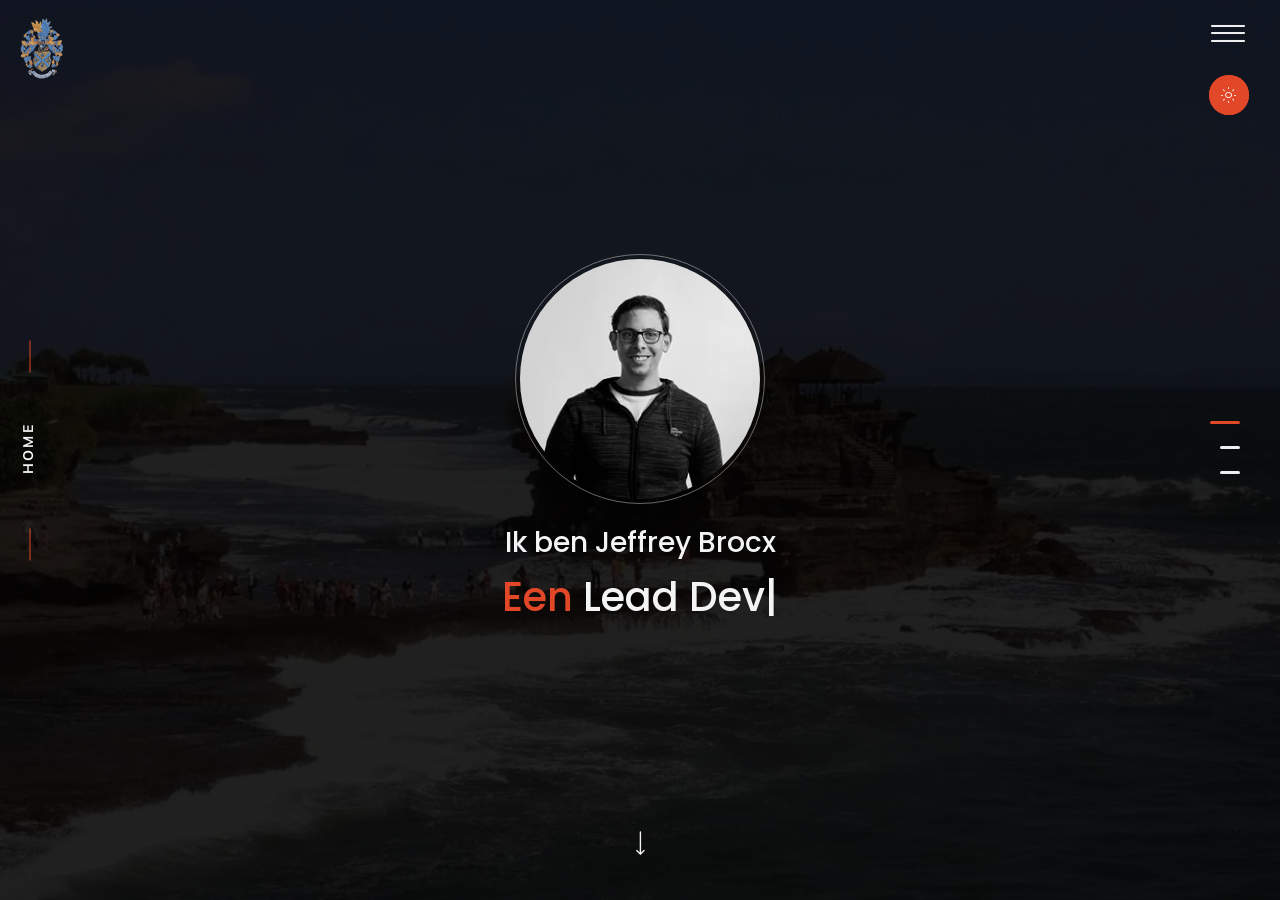
==== commit 47fdea5d: "performance improvements" ====
--- a/index.html
+++ b/index.html
@@ -15,8 +15,8 @@
     <link rel="preconnect" href="https://fonts.googleapis.com">
     <link rel="preconnect" href="https://fonts.gstatic.com" crossorigin>
 
-    <!-- Preload LCP image (first carousel slide) -->
-    <link rel="preload" as="image" type="image/webp" href="assets/img/tanah_lot.webp">
+    <!-- Preload LCP image -->
+    <link rel="preload" as="image" type="image/webp" href="assets/img/rsz_1jeff_mugshot.webp">
 
     <!-- Critical CSS (above-the-fold: preloader + base layout) -->
     <style>
@@ -31,6 +31,8 @@
         .logo{position:fixed}
         #overlayer{width:100%;height:100%;position:fixed;z-index:9999;background:#222}
         .loader{position:fixed;top:calc(50% - 20px);left:calc(50% - 20px);z-index:99999;color:#e24727}
+        #pagepiling{height:100vh;overflow:hidden;position:relative}
+        .section{position:absolute;width:100%;height:100vh;top:0;left:0}
         .nill-dark .section{background:#222}
         .nill-dark .text-dark{color:#ccc!important}
     </style>
@@ -52,8 +54,8 @@
     <link rel="stylesheet" href="assets/css/owl.carousel.min.css" media="print" onload="this.media='all'">
     <noscript><link rel="stylesheet" href="assets/css/owl.carousel.min.css"></noscript>
 
-    <link rel="stylesheet" href="assets/css/style.min.css?v=3" media="print" onload="this.media='all'">
-    <noscript><link rel="stylesheet" href="assets/css/style.min.css?v=3"></noscript>
+    <link rel="stylesheet" href="assets/css/style.min.css?v=4" media="print" onload="this.media='all'">
+    <noscript><link rel="stylesheet" href="assets/css/style.min.css?v=4"></noscript>
 </head>
 
 <body class="pilling-page" data-spy="scroll" data-target="#scrollspy" data-offset="1">
@@ -74,7 +76,7 @@
                 </a>
             </div>
             <div class="header-info-area">
-                <a class="overlay-menu-toggler lni-menu size-md" href="javascript:void(0);"></a>
+                <a class="overlay-menu-toggler lni-menu size-md" href="#" role="button" aria-label="Menu openen"></a>
             </div>
         </header>
         <!--   Header End   -->
@@ -153,7 +155,7 @@
                     </div>
                 </div>
                 <div class="home-icon">
-                    <a href="#about">
+                    <a href="#about" aria-label="Scroll naar over mij">
                         <i class="lni-arrow-down text-dark size-sm"></i>
                     </a>
                 </div>
@@ -172,11 +174,11 @@
                         </div>
                         <div class="row mt-4">
                             <div class="col-lg-4 col d-flex align-items-center justify-content-center">
-                                <img src="assets/img/jeff_mugshot.webp" alt="Jeffrey Brocx" class="rounded img-thumbnail w-100" width="350" height="350" loading="lazy">
+                                <img src="assets/img/jeff_mugshot.webp" alt="Jeffrey Brocx" class="rounded img-thumbnail w-100" width="350" height="350">
                             </div>
                             <div class="col-lg-8 personal-item mb-4 mb-lg-0">
                                 <h2 class="text-dark mb-2">Over <span class="base-color">Mij</span></h2>
-                                <h5 class="text-dark mb-3">Hallo Ik ben Jeffrey Brocx</h5>
+                                <h3 class="text-dark mb-3">Hallo Ik ben Jeffrey Brocx</h3>
                                 <div class="row">
                                     <div class="col-12">
                                         Mijn carrière begon bij de Koninklijke Marine, waar ik zes jaar heb gevaren als verbindelaar
@@ -201,7 +203,7 @@
                         <div class="text-center">
                             <div class="container">
                                 <div class="row mt-5">
-                                    <h6>Gewerkt voor o.a.:</h6>
+                                    <h4 class="h6 mb-0">Gewerkt voor o.a.:</h4>
                                 </div>
                                 <div class="row mt-4 rounded" style="align-items: baseline; background-color: rgb(255,255,255,0.75);">
                                     <div class="col-lg-3 col-md-6 col-sm-12 mt-1 mt-5 mb-5">
@@ -241,7 +243,7 @@
                                 <h3 class="text-dark mb-2 mt-5 mt-lg-0"><i class="lni-pencil base-color"></i>Mijn laatste functies</h3>
                                 <ul class="timeline">
                                     <li>
-                                        <h6 class="base-color mb-0">Lead Developer</h6>
+                                        <h4 class="base-color mb-0 h6">Lead Developer</h4>
                                         <small class="text-muted">
                                             C# | .NET 9/10 | Dapr | Aspire | Azure Container Apps | Microservices | CI/CD | AI Integration
                                         </small>
@@ -257,7 +259,7 @@
                                         </p>
                                     </li>
                                     <li>
-                                        <h6 class="base-color mb-0">Sr. Backend Engineer</h6>
+                                        <h4 class="base-color mb-0 h6">Sr. Backend Engineer</h4>
                                         <small class="text-muted">PHP | Doctrine | Symfony | AWS | S3 | Rust | DataDog | K8s | Docker | OpenShift | Treafik | Argo CD | Grafana | GraphQL | Linux</small>
                                         <p class="text-dark py-3">
                                             <span>
@@ -270,7 +272,7 @@
                                         </p>
                                     </li>
                                     <li>
-                                        <h6 class="base-color mb-0">Sr .NET Engineer</h6>
+                                        <h4 class="base-color mb-0 h6">Sr .NET Engineer</h4>
                                         <small class="text-muted"> C# | ASP.NET | T-SQL | EntityFramework | SCRUM | JavaScript | HTML | CSS | YAML | Genesys | MVC | Fortify | Azure | Azure Functions | Application Insights | Azure SQL & storage | Azure KeyVault</small>
                                         <p class="text-dark py-3">
                                             <span>
@@ -285,7 +287,7 @@
                                         </p>
                                     </li>
                                     <li>
-                                        <h6 class="base-color mb-0">Lead Developer</h6>
+                                        <h4 class="base-color mb-0 h6">Lead Developer</h4>
                                         <small class="text-muted">
                                             C# | ASP.NET | Azure | Microservices | Kubernetes | SignalR | Microsoft Orleans | Docker
                                         </small>
@@ -301,7 +303,7 @@
                                         </p>
                                     </li>
                                     <li>
-                                        <h6 class="base-color mb-0">FullStack Developer</h6>
+                                        <h4 class="base-color mb-0 h6">FullStack Developer</h4>
                                         <small class="text-muted">C# | ASP.NET | T-SQL | EntityFramework | SCRUM | JavaScript | HTML | CSS | IS4 | MVC | SiteCore | Vue | ALM | WebInspect</small>
                                         <p class="text-dark py-3">
                                             <span>
@@ -320,7 +322,7 @@
                             <div class="col-lg-12">
                                 <div class="skill-categories">
                                     <div class="skill-category">
-                                        <h6 class="skill-category-label">Talen</h6>
+                                        <h4 class="skill-category-label h6">Talen</h4>
                                         <div class="skill-tags">
                                             <span class="skill-tag">C#</span>
                                             <span class="skill-tag">PHP</span>
@@ -333,7 +335,7 @@
                                         </div>
                                     </div>
                                     <div class="skill-category">
-                                        <h6 class="skill-category-label">Frameworks</h6>
+                                        <h4 class="skill-category-label h6">Frameworks</h4>
                                         <div class="skill-tags">
                                             <span class="skill-tag">.NET</span>
                                             <span class="skill-tag">ASP.NET</span>
@@ -346,7 +348,7 @@
                                         </div>
                                     </div>
                                     <div class="skill-category">
-                                        <h6 class="skill-category-label">Cloud & Infra</h6>
+                                        <h4 class="skill-category-label h6">Cloud & Infra</h4>
                                         <div class="skill-tags">
                                             <span class="skill-tag">Azure</span>
                                             <span class="skill-tag">AWS</span>
@@ -360,7 +362,7 @@
                                         </div>
                                     </div>
                                     <div class="skill-category">
-                                        <h6 class="skill-category-label">Architectuur</h6>
+                                        <h4 class="skill-category-label h6">Architectuur</h4>
                                         <div class="skill-tags">
                                             <span class="skill-tag">Microservices</span>
                                             <span class="skill-tag">REST APIs</span>
@@ -373,7 +375,7 @@
                                         </div>
                                     </div>
                                     <div class="skill-category">
-                                        <h6 class="skill-category-label">Overig</h6>
+                                        <h4 class="skill-category-label h6">Overig</h4>
                                         <div class="skill-tags">
                                             <span class="skill-tag">AI Development</span>
                                             <span class="skill-tag">Security</span>
@@ -394,8 +396,8 @@
         <!--   exp End   -->
         <!--   Color Scheme  -->
         <div>
-            <a id="darkmodebutton" class="color-scheme text-white bg-base-color d-inline-block" href="javascript:void(0)"><i class="lni-night"></i></a>
-            <a class="color-scheme color-scheme-light text-white bg-base-color d-none" href="javascript:void(0)"><i class="lni-sun"></i></a>
+            <a id="darkmodebutton" class="color-scheme text-white bg-base-color d-inline-block" href="#" role="button" aria-label="Donker thema"><i class="lni-night"></i></a>
+            <a class="color-scheme color-scheme-light text-white bg-base-color d-none" href="#" role="button" aria-label="Licht thema"><i class="lni-sun"></i></a>
         </div>
     </div>
     <!--  Page Pilling  End -->
@@ -410,6 +412,6 @@
     <!--  Owl carousel Js  -->
     <script defer src="assets/js/owl.carousel.min.js"></script>
     <!--  Custom JS  -->
-    <script defer src="assets/js/app.min.js?v=5"></script>
+    <script defer src="assets/js/app.min.js?v=6"></script>
 </body>
 </html>
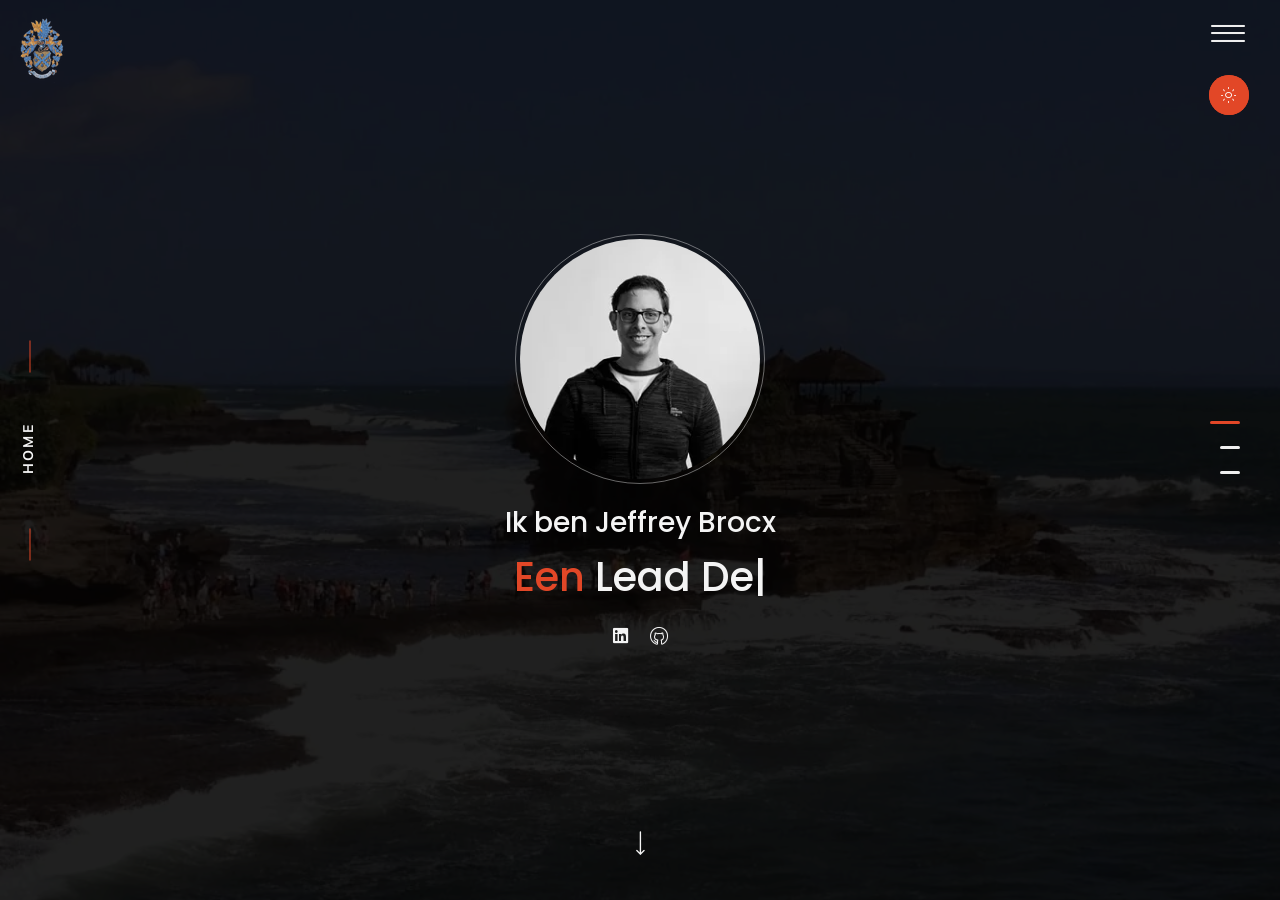
==== commit f5ab2662: "text improvements and other smol changes" ====
--- a/index.html
+++ b/index.html
@@ -33,6 +33,7 @@
         .loader{position:fixed;top:calc(50% - 20px);left:calc(50% - 20px);z-index:99999;color:#e24727}
         #pagepiling{height:100vh;overflow:hidden;position:relative}
         .section{position:absolute;width:100%;height:100vh;top:0;left:0}
+        .pp-section{position:absolute;width:100%;height:100vh;top:0;left:0}
         .nill-dark .section{background:#222}
         .nill-dark .text-dark{color:#ccc!important}
     </style>
@@ -42,8 +43,8 @@
     <noscript><link rel="stylesheet" href="https://fonts.googleapis.com/css2?family=Muli:wght@400;600&family=Poppins:wght@400;500;600;700&display=swap"></noscript>
 
     <!--  Non-critical CSS (async loading) -->
-    <link rel="stylesheet" href="assets/css/bootstrap.min.css?v=2" media="print" onload="this.media='all'">
-    <noscript><link rel="stylesheet" href="assets/css/bootstrap.min.css?v=2"></noscript>
+    <link rel="stylesheet" href="assets/css/bootstrap.min.css?v=3" media="print" onload="this.media='all'">
+    <noscript><link rel="stylesheet" href="assets/css/bootstrap.min.css?v=3"></noscript>
 
     <link rel="stylesheet" href="assets/css/jquery.pagepiling.css" media="print" onload="this.media='all'">
     <noscript><link rel="stylesheet" href="assets/css/jquery.pagepiling.css"></noscript>
@@ -54,8 +55,8 @@
     <link rel="stylesheet" href="assets/css/owl.carousel.min.css" media="print" onload="this.media='all'">
     <noscript><link rel="stylesheet" href="assets/css/owl.carousel.min.css"></noscript>
 
-    <link rel="stylesheet" href="assets/css/style.min.css?v=4" media="print" onload="this.media='all'">
-    <noscript><link rel="stylesheet" href="assets/css/style.min.css?v=4"></noscript>
+    <link rel="stylesheet" href="assets/css/style.min.css?v=6" media="print" onload="this.media='all'">
+    <noscript><link rel="stylesheet" href="assets/css/style.min.css?v=6"></noscript>
 </head>
 
 <body class="pilling-page" data-spy="scroll" data-target="#scrollspy" data-offset="1">
@@ -114,7 +115,17 @@
                                 <!-- <li class="list-group-item"><span><i class="lni-envelope"></i> <a href="#contact">Contactformulier</a></span></li> -->
                                 <li class="list-group-item"><span>Socials:</span></li>
                                 <li class="list-group-item">
-                                    <ul class="list-inline socails">
+                                    <ul class="list-inline socials">
+                                        <li class="list-inline-item">
+                                            <a href="https://www.linkedin.com/in/%F0%9F%92%BB-jeffrey-brocx-b5148585/" target="_blank">
+                                                <i class="lni-linkedin-original"></i>
+                                            </a>
+                                        </li>
+                                        <li class="list-inline-item">
+                                            <a href="https://github.com/djefre" target="_blank">
+                                                <i class="lni-github"></i>
+                                            </a>
+                                        </li>
                                         <li class="list-inline-item">
                                             <a id="app-anchor-id" href="#" target="_blank">
                                                 <i class="lni-whatsapp"></i>
@@ -151,6 +162,18 @@
                                 <span class="base-color">Een  </span>
                                 <span class="element" data-elements="Lead Developer.,Techneut.,Verbinder.,Vader.,Bourgondier.,Motorrijder."></span>
                             </h4>
+                            <ul class="list-inline social-icon mt-2">
+                                <li class="list-inline-item">
+                                    <a href="https://www.linkedin.com/in/%F0%9F%92%BB-jeffrey-brocx-b5148585/" target="_blank" aria-label="LinkedIn">
+                                        <i class="lni-linkedin-original text-dark"></i>
+                                    </a>
+                                </li>
+                                <li class="list-inline-item">
+                                    <a href="https://github.com/djefre" target="_blank" aria-label="GitHub">
+                                        <i class="lni-github text-dark"></i>
+                                    </a>
+                                </li>
+                            </ul>
                         </div>
                     </div>
                 </div>
@@ -174,7 +197,7 @@
                         </div>
                         <div class="row mt-4">
                             <div class="col-lg-4 col d-flex align-items-center justify-content-center">
-                                <img src="assets/img/jeff_mugshot.webp" alt="Jeffrey Brocx" class="rounded img-thumbnail w-100" width="350" height="350">
+                                <img src="assets/img/jeff_mugshot.webp" alt="Jeffrey Brocx" class="rounded img-thumbnail" style="max-width:100%;width:350px;height:auto;" width="350" height="350">
                             </div>
                             <div class="col-lg-8 personal-item mb-4 mb-lg-0">
                                 <h2 class="text-dark mb-2">Over <span class="base-color">Mij</span></h2>
@@ -238,80 +261,63 @@
                                 </div>
                             </div>
                         </div>
-                        <div class="row mt-4">
+                        <div class="row mt-2 mt-lg-4">
                             <div class="col-lg-12">
-                                <h3 class="text-dark mb-2 mt-5 mt-lg-0"><i class="lni-pencil base-color"></i>Mijn laatste functies</h3>
+                                <h3 class="text-dark mb-2 mt-3 mt-lg-0"><i class="lni-pencil base-color"></i>Mijn laatste functies</h3>
                                 <ul class="timeline">
                                     <li>
-                                        <h4 class="base-color mb-0 h6">Lead Developer</h4>
+                                        <h4 class="base-color mb-0 h6">Lead Developer <small class="text-muted" style="font-size: 0.75em;">· transport / cloud</small></h4>
                                         <small class="text-muted">
                                             C# | .NET 9/10 | Dapr | Aspire | Azure Container Apps | Microservices | CI/CD | AI Integration
                                         </small>
                                         <p class="text-dark py-3">
                                             <span>
-                                                Lead Developer en technisch strateeg bij een transportbedrijf. Verantwoordelijk voor architectuur
-                                                en doorontwikkeling van het cloud-native platform met een team van 4 developers. AI-gedreven
-                                                development workflows geïmplementeerd, resulterend in ~40% snellere oplevercycli.
-                                                Cloud-infrastructuur gearchitecteerd met .NET 9/10, Dapr en Azure Container Apps, van monoliet
-                                                naar schaalbare microservices. Engineering best practices neergezet en fungeer als technische
-                                                brug tussen business en development.
+                                                Een cloud-native platform van test naar productie gebracht met een team van 4 devs.
+                                                Gebouwd met .NET 9/10, Dapr en Azure Container Apps. Legacy software die wel een
+                                                opknapbeurt kon gebruiken, waar mogelijk omgebouwd naar schaalbare microservices.
+                                                AI in ons ontwikkelproces gevlochten, wat het opleveren flink versneld heeft.
+                                                De schakel tussen business en development.
                                             </span>
                                         </p>
                                     </li>
                                     <li>
-                                        <h4 class="base-color mb-0 h6">Sr. Backend Engineer</h4>
+                                        <h4 class="base-color mb-0 h6">Sr. Backend Engineer <small class="text-muted" style="font-size: 0.75em;">· media</small></h4>
                                         <small class="text-muted">PHP | Doctrine | Symfony | AWS | S3 | Rust | DataDog | K8s | Docker | OpenShift | Treafik | Argo CD | Grafana | GraphQL | Linux</small>
                                         <p class="text-dark py-3">
                                             <span>
-                                                Verantwoordelijk voor de ontwikkeling en het onderhoud van backend-systemen, met een sterke focus 
-                                                op prestatieoptimalisatie en schaalbaarheid. Ik werkte voornamelijk met PHP voor het ondersteunen 
-                                                en verbeteren van bestaande systemen en was actief betrokken bij migratieplannen naar nieuwere 
-                                                technologieën zoals Rust. In samenwerking met multidisciplinaire teams verbeterde ik interne processen 
-                                                en leverde ik betrouwbare oplossingen voor grootschalige mediatoepassingen.
+                                                Backend-systemen draaiende houden en sneller maken bij een groot mediaplatform.
+                                                Veel PHP, niet altijd sexy, maar wel de realiteit. Performance en schaalbaarheid
+                                                waren hier de rode draad. Daarnaast betrokken bij de migratieplannen richting Rust
+                                                voor de zwaardere stukken. Infra draaide op Kubernetes en OpenShift. Samen met het
+                                                team interne processen verbeterd en betrouwbare oplossingen neergezet.
                                             </span>
                                         </p>
                                     </li>
                                     <li>
-                                        <h4 class="base-color mb-0 h6">Sr .NET Engineer</h4>
+                                        <h4 class="base-color mb-0 h6">Sr .NET Engineer <small class="text-muted" style="font-size: 0.75em;">· verzekeringen / chat</small></h4>
                                         <small class="text-muted"> C# | ASP.NET | T-SQL | EntityFramework | SCRUM | JavaScript | HTML | CSS | YAML | Genesys | MVC | Fortify | Azure | Azure Functions | Application Insights | Azure SQL & storage | Azure KeyVault</small>
                                         <p class="text-dark py-3">
                                             <span>
-                                                Als Senior .NET Engineer bij Achmea was ik verantwoordelijk voor de ontwikkeling van generieke software, 
-                                                met een focus op chatoplossingen binnen een Agile Release Train (ART). Deze oplossingen werden gebruikt door 
-                                                merken als Centraal Beheer, FBTO, Zilveren Kruis en Interpolis. Een kernproject was de succesvolle migratie 
-                                                van on-premises systemen naar de cloud, wat resulteerde in verbeterde schaalbaarheid en efficiëntie.
-                                                Naast het standaardiseren van ontwikkelprocessen en het verhogen van kwaliteitsnormen, coachte ik junior ontwikkelaars. 
-                                                Als Security Champion lag mijn focus op systeembeveiliging en integriteit. Mijn werk droeg direct bij aan een betere operationele 
-                                                efficiëntie en effectiviteit van Achmea.
+                                                Chatoplossingen gebouwd die door meerdere grote merken van een verzekeraar werden
+                                                gebruikt. Het leukste stuk: de migratie van on-prem naar de cloud. Daarnaast junior
+                                                devs gecoacht en als Security Champion de boel scherp gehouden op beveiligingsvlak.
+                                                Ontwikkelprocessen gestandaardiseerd en kwaliteitsnormen opgeschroefd.
                                             </span>
                                         </p>
                                     </li>
                                     <li>
-                                        <h4 class="base-color mb-0 h6">Lead Developer</h4>
+                                        <h4 class="base-color mb-0 h6">Lead Developer <small class="text-muted" style="font-size: 0.75em;">· zorg / chat</small></h4>
                                         <small class="text-muted">
                                             C# | ASP.NET | Azure | Microservices | Kubernetes | SignalR | Microsoft Orleans | Docker
                                         </small>
                                         <p class="text-dark py-3">
                                             <span>
-                                                Hier heb ik gewerkt in de rollen van Lead Developer en Scrummaster in een 80/20
-                                                vergelijking. Dit succesvolle project bestond voornamelijk uit het toevoegen van meerdere
-                                                functies aan een bestaande chatapplicatie die dagelijks door meer dan 200K patiënten wordt gebruikt om met hun zorgverlener te chatten.
-                                                Ook mijn sterke punt, het standaardiseren van processen en werkwijzen heb ik hier mogen toepassen.
-                                                Mijn team bestond uit 3 developers en 2 DevOps engineers. Enkele andere dingen die ik hier heb gedaan,
-                                                zijn verschillende .NET-migraties en hielpen bij het stapsgewijs implementeren van microservices.
-                                            </span>
-                                        </p>
-                                    </li>
-                                    <li>
-                                        <h4 class="base-color mb-0 h6">FullStack Developer</h4>
-                                        <small class="text-muted">C# | ASP.NET | T-SQL | EntityFramework | SCRUM | JavaScript | HTML | CSS | IS4 | MVC | SiteCore | Vue | ALM | WebInspect</small>
-                                        <p class="text-dark py-3">
-                                            <span>
-                                                Als FullStack dev heb ik hier zowel veel FrontEnd- BackEnd gedaan in een multidiciplinair team met ~14 collega's.
-                                                Doordat het domein erg uitgebreid was en het applicatielandschap goed gevuld was met velerlei applicaties, heb ik hier erg veel mooie dingen mogen leren.
-                                                Ook heb ik hier de rol van Security-Champion vervuld.
-                                                Security Champion is iemand die een sterke affiniteit heeft met IT security.
-                                                "Zij zijn aangedragen door hun manager, omdat zij zich op het vlak van IT security willen ontwikkelen en actief het aspect IT Security inbedden in hun dagelijkse werk."
+                                                Lead Developer en deels Scrummaster bij een chatplatform in de zorg, dagelijks
+                                                gebruikt door een grote groep patiënten om met hun zorgverlener te communiceren.
+                                                Team van 3 devs en 2 DevOps engineers. Meerdere features toegevoegd,
+                                                .NET-migraties gedaan en stap voor stap microservices geïntroduceerd. En mijn
+                                                stokpaardje: processen en werkwijzen stroomlijnen zodat iedereen weet waar ze
+                                                aan toe zijn.
                                             </span>
                                         </p>
                                     </li>
@@ -325,13 +331,13 @@
                                         <h4 class="skill-category-label h6">Talen</h4>
                                         <div class="skill-tags">
                                             <span class="skill-tag">C#</span>
-                                            <span class="skill-tag">PHP</span>
+                                            <span class="skill-tag">JavaScript</span>
                                             <span class="skill-tag">T-SQL</span>
-                                            <span class="skill-tag">TypeScript</span>
-                                            <span class="skill-tag">JavaScript</span>
                                             <span class="skill-tag">HTML</span>
                                             <span class="skill-tag">CSS</span>
                                             <span class="skill-tag">YAML</span>
+                                            <span class="skill-tag">TypeScript</span>
+                                            <span class="skill-tag">PHP</span>
                                         </div>
                                     </div>
                                     <div class="skill-category">
@@ -340,50 +346,50 @@
                                             <span class="skill-tag">.NET</span>
                                             <span class="skill-tag">ASP.NET</span>
                                             <span class="skill-tag">Entity Framework</span>
+                                            <span class="skill-tag">Sitecore</span>
                                             <span class="skill-tag">Vue.js</span>
+                                            <span class="skill-tag">Blazor</span>
                                             <span class="skill-tag">Angular</span>
-                                            <span class="skill-tag">Blazor</span>
                                             <span class="skill-tag">Symfony</span>
-                                            <span class="skill-tag">Sitecore</span>
                                         </div>
                                     </div>
                                     <div class="skill-category">
                                         <h4 class="skill-category-label h6">Cloud & Infra</h4>
                                         <div class="skill-tags">
                                             <span class="skill-tag">Azure</span>
-                                            <span class="skill-tag">AWS</span>
                                             <span class="skill-tag">Azure DevOps</span>
+                                            <span class="skill-tag">Container Apps</span>
                                             <span class="skill-tag">Azure Functions</span>
-                                            <span class="skill-tag">Container Apps</span>
+                                            <span class="skill-tag">CI/CD</span>
                                             <span class="skill-tag">Docker</span>
                                             <span class="skill-tag">Kubernetes</span>
                                             <span class="skill-tag">Bicep</span>
-                                            <span class="skill-tag">CI/CD</span>
+                                            <span class="skill-tag">AWS</span>
                                         </div>
                                     </div>
                                     <div class="skill-category">
                                         <h4 class="skill-category-label h6">Architectuur</h4>
                                         <div class="skill-tags">
                                             <span class="skill-tag">Microservices</span>
-                                            <span class="skill-tag">REST APIs</span>
-                                            <span class="skill-tag">GraphQL</span>
-                                            <span class="skill-tag">SignalR</span>
                                             <span class="skill-tag">Dapr</span>
                                             <span class="skill-tag">.NET Aspire</span>
+                                            <span class="skill-tag">SignalR</span>
+                                            <span class="skill-tag">MVC</span>
+                                            <span class="skill-tag">REST APIs</span>
                                             <span class="skill-tag">Microsoft Orleans</span>
-                                            <span class="skill-tag">MVC</span>
+                                            <span class="skill-tag">GraphQL</span>
                                         </div>
                                     </div>
                                     <div class="skill-category">
                                         <h4 class="skill-category-label h6">Overig</h4>
                                         <div class="skill-tags">
-                                            <span class="skill-tag">AI Development</span>
                                             <span class="skill-tag">Security</span>
                                             <span class="skill-tag">Team Leadership</span>
                                             <span class="skill-tag">Agile / SCRUM / SAFe</span>
+                                            <span class="skill-tag">AI Development</span>
+                                            <span class="skill-tag">IdentityServer</span>
                                             <span class="skill-tag">Fortify</span>
                                             <span class="skill-tag">Genesys</span>
-                                            <span class="skill-tag">IdentityServer</span>
                                         </div>
                                     </div>
                                 </div>
@@ -412,6 +418,6 @@
     <!--  Owl carousel Js  -->
     <script defer src="assets/js/owl.carousel.min.js"></script>
     <!--  Custom JS  -->
-    <script defer src="assets/js/app.min.js?v=6"></script>
+    <script defer src="assets/js/app.min.js?v=7"></script>
 </body>
 </html>
--- a/assets/css/style.min.css
+++ b/assets/css/style.min.css
@@ -1 +1 @@
-body{font-family:Muli,sans-serif;overscroll-behavior-y:contain}.nill-dark .pp-section{outline:1px solid #222}::-moz-selection{background:rgba(255,74,41,.3)}::selection{background:rgba(255,74,41,.3)}::-moz-selection{background:rgba(255,74,41,.3)}.full-screen{height:100vh}hr{border-top:1px solid gray}#comments{min-height:170px}@media only screen and (min-width:600px){.typed-text{font-size:2.5em}}header{height:64px}.logo{position:fixed}h1,h2,h3,h4,h5,h6{font-family:Poppins,sans-serif;line-height:1.618}.base-color{color:#e24727!important}.bg-base-color{background-color:#e24727!important}.z-index{z-index:2}.w-40{width:40%!important}h2 span{font-weight:600}.pt-6,.py-6{padding-top:6rem}.pb-6,.py-6{padding-bottom:6rem}a:hover{text-decoration:none}a,button{outline:0!important}.max-width-365{max-width:365px;margin:0 auto}.pill-button{background-color:#e24727;border:2px solid #e24727;border-radius:25px;padding:10px 30px;color:#fff;-webkit-transition:all .3s ease;transition:all .3s ease;font-size:16px;display:inline-block}.pill-button:hover{background-color:#b73c23;border-color:#b73c23;color:#fff}.display-table{display:table;width:100%;height:100%}.display-content{vertical-align:middle;display:table-cell;padding:5rem 0}.center-item{display:-webkit-box;display:-ms-flexbox;display:flex;-webkit-box-pack:center;-ms-flex-pack:center;justify-content:center;-webkit-box-orient:vertical;-webkit-box-direction:normal;-ms-flex-direction:column;flex-direction:column;-webkit-box-align:center;-ms-flex-align:center;align-items:center}#overlayer{width:100%;height:100%;position:fixed;z-index:9999;background:#222}.loader{position:fixed;top:calc(50% - 20px);left:calc(50% - 20px);z-index:99999;color:#e24727}header{padding:15px;width:100%;background-color:transparent;position:fixed;z-index:1030;top:0}#pp-nav li{margin:.75rem .5rem}#pp-nav li a{padding:.5rem}#pp-nav li span{width:20px;height:3px;background-color:#2a2a2b;border:none;border-radius:1rem;-webkit-transition:all .5s ease;transition:all .5s ease}#pp-nav li .active span{background-color:#e24727;width:30px;-webkit-transform:translateX(-10px);transform:translateX(-10px)}#pp-nav li .pp-tooltip{color:#222;font-size:10px;font-weight:500;-webkit-transition:all .5s ease;transition:all .5s ease;-webkit-transform:translateY(-3px);transform:translateY(-3px)}#pp-nav li .active~.pp-tooltip{padding-right:.75rem}#pp-nav.right{right:2.5rem}.pp-slidesNav li{margin:.75rem .5rem}.pp-slidesNav span{width:20px;height:3px;background-color:#929292;border:none;border-radius:1rem;-webkit-transition:all .5s ease;transition:all .5s ease}.pp-slidesNav .active span{background-color:#9e6b2b;width:30px;-webkit-transform:translateX(-10px);transform:translateX(-10px)}.title-small{position:absolute;top:calc(50% - 12px);width:280px;left:-7rem;z-index:2}.title-small p{font-size:14px;color:#000;text-transform:uppercase;letter-spacing:.17em;text-align:center;-webkit-transform:rotate(-90deg);transform:rotate(-90deg);position:relative;display:block;font-weight:700}.title-small p:before{content:'';width:32px;height:1px;background:#e24727;position:absolute;left:28px;top:12px}.title-small p:after{content:'';width:32px;height:1px;background:#e24727;position:absolute;top:12px;right:32px}.overlay-menu{background-color:#222;position:fixed;top:0;right:0;width:100%;height:100vh;-webkit-transition:all .3s ease;transition:all .3s ease;z-index:1030;opacity:0;visibility:hidden}.overlay-menu a:hover{color:#e24727!important}.overlay-menu a.active{color:#e24727!important}.overlay-menu .overlay-menu-list{width:100%}.overlay-menu .overlay-menu-list .overlay-nav>ul{width:50%;float:left}.overlay-menu .overlay-menu-list .overlay-nav a,.overlay-menu .overlay-menu-list .overlay-nav p,.overlay-menu .overlay-menu-list .overlay-nav span{color:#dbdbdb;font-size:14px;letter-spacing:2px;padding:.75rem;display:inline-block;font-family:Poppins,sans-serif;font-weight:500}.overlay-menu .overlay-menu-list .overlay-nav .contact-info li:first-child span{font-size:16px;color:#fff;font-weight:600}.overlay-menu .overlay-menu-list .overlay-nav .contact-info li span i{font-size:18px;position:relative;top:2px}.overlay-menu .overlay-menu-list .overlay-nav .contact-info .socails li i{font-size:20px;font-weight:400}.overlay-menu .overlay-menu-list .list-group-item{padding:0;margin:0;border:none;background-color:transparent!important;text-transform:uppercase}.overlay-menu.show{opacity:1;visibility:visible;cursor:url(../img/cursor-white.png),auto}.pilling-page .overlay-menu .overlay-menu-list .list-group-item{padding:0;margin:0;border:none;background-color:transparent!important;text-transform:uppercase}.overlay-menu-toggler{position:absolute;top:5px;color:#222!important;padding:10px;right:24px;z-index:1029;border-radius:0 4px 4px 0;-webkit-transition:all .3s ease;transition:all .3s ease;opacity:1}.overlay-menu-toggler.move{opacity:0}.home .personal-item h1{font-size:2rem!important}.home .personal-item .personal-info p{font-weight:600}.home .personal-item .personal-info span{font-weight:300}.home .personal-img img{width:100%;background-color:rgba(255,255,255,.4);border:none}.home .social-icon .list-inline-item i{font-size:1.2rem}.home .social-icon .list-inline-item i:hover{color:#e24727!important}.home .social-icon .list-inline-item:not(:last-child){margin-right:1rem}.home-01{background:url("http://placehold.it/1920x1280") no-repeat center;background-size:cover;-webkit-box-shadow:inset 0 0 0 2000px rgba(255,255,255,.4);box-shadow:inset 0 0 0 2000px rgba(255,255,255,.4)}.home-02 .home-content{position:absolute;top:50%;left:0;-webkit-transform:translateY(-50%);transform:translateY(-50%);z-index:2;right:0}.home-02 .home-content p{max-width:500px}.home-02 #home-slider{opacity:.6}.home-02 .home-item1{background:url("../img/tanah_lot.webp") no-repeat center}.home-02 .home-item2{background:url("../img/m863.webp") no-repeat center}.home-02 .home-item3{background:url("../img/borobudur.webp") no-repeat center}.home-02 .home-slide{background-size:100%}.home-02 .home-slide.zoom{background-size:200%;-webkit-transition:background-size 20s ease;transition:background-size 20s ease}.home-02 .home-icon{text-align:center;position:absolute;bottom:40px;z-index:1;left:calc(50% - 12px);-webkit-animation:bounce 2s infinite;animation:bounce 2s infinite}.home-03 .home-center{position:relative;top:50%;-webkit-transform:translateY(-50%);transform:translateY(-50%);z-index:3}.home-03 .home-content p{max-width:500px}.home-03 .home-icon{text-align:center;position:absolute;bottom:40px;z-index:1;left:calc(50% - 8px);-webkit-animation:bounce 2s infinite;animation:bounce 2s infinite}.home-03 .video-overlay{position:absolute;top:0;left:auto;right:0;bottom:0;width:100%;opacity:.3;overflow:hidden}.home-04 .home-item-image{height:100vh;background-size:cover!important}.home-04 .swiper-container{width:100%;height:100%}.home-04 .swiper-button-next,.home-04 .swiper-button-prev{bottom:0;top:inherit;width:5rem;height:3.5rem;background-color:#2a2a2b;outline:0}.home-04 .swiper-button-next::after,.home-04 .swiper-button-prev::after{font-size:1.5rem;color:#fff;font-weight:700}.home-04 .swiper-button-next,.home-04 .swiper-container-rtl .swiper-button-prev{left:50%;right:inherit}.home-04 .swiper-button-prev,.home-04 .swiper-container-rtl .swiper-button-next{right:50%;left:inherit}.home-04 .swiper-slide{text-align:center;font-size:18px;background:#fff}.home-04 .swiper-slide .home-item-text{margin:auto;position:relative;height:100%;max-width:400px}.home-04 .swiper-slide .home-item-text .slider-content{position:relative;top:40%;-webkit-transform:translateY(-50%);transform:translateY(-50%)}.home-04 .swiper-slide .home-item-text .slider-content h2{font-size:4rem;font-weight:700;font-family:'Arima Madurai',cursive}.home-04 .swiper-slide .home-item-text .slider-number{position:absolute;display:inline-block;left:-10px;bottom:-60px}.home-04 .swiper-slide .home-item-text .slider-number span{font-family:'Arima Madurai',cursive;font-weight:900;font-size:12rem;opacity:.2}.home-04 .text-swiper{position:relative;height:100%}.count-number{font-size:1.5rem}.count-content{margin:10px 0}ul.timeline{list-style-type:none;position:relative}ul.timeline:before{content:' ';background:#929292;display:inline-block;position:absolute;left:9px;top:30px;width:2px;height:100%;z-index:400}ul.timeline>li:before{content:' ';background-color:#fff;display:inline-block;border-radius:50%;border:3px solid #e24727;left:-40px;width:20px;height:20px;z-index:400;top:29px;position:relative}.exp h3 i{padding-right:.75rem}.skill-categories{display:flex;flex-direction:column;gap:1.5rem}.skill-category{display:flex;flex-wrap:wrap;align-items:baseline;gap:.5rem}.skill-category-label{font-family:Poppins,sans-serif;font-weight:600;font-size:13px;text-transform:uppercase;letter-spacing:.1em;color:#e24727;min-width:100px;margin-bottom:0}.skill-tags{display:flex;flex-wrap:wrap;gap:.5rem}.skill-tag{display:inline-block;padding:.35rem .85rem;font-size:13px;font-weight:500;font-family:Muli,sans-serif;color:#2a2a2b;background-color:rgba(226,71,39,.08);border:1px solid rgba(226,71,39,.25);border-radius:4px;transition:all .2s ease}.skill-tag:hover{background-color:rgba(226,71,39,.15);border-color:rgba(226,71,39,.4)}.services .services-item{background-color:rgba(200,200,200,.05);border-radius:4px;padding:25px 10px;margin-bottom:30px}.services .services-item:hover .services-icon{-webkit-transform:rotateY(360deg);transform:rotateY(360deg);-webkit-transition:.9s ease;transition:.9s ease}.services .services-content{padding-left:3rem}.contact .form-control::-moz-placeholder,.contact ::-moz-placeholder{color:#929292}.contact .form-item .form-control{background:rgba(255,255,255,.4);border-radius:0;-webkit-box-shadow:none;box-shadow:none;height:44px;font-size:14px;position:relative;-webkit-transition:border .9s ease;transition:border .9s ease;border:none;border-bottom:1px solid #929292;color:#e24727}.contact .form-item .form-control:focus{border-bottom:1px solid #e24727}.contact .contact-form textarea{min-height:175px}.contact .contact-form h3{padding-right:2rem}.contact #message.toast{max-width:500px;padding:2px 0 1px;position:relative;top:18px;display:inline-block;left:20px}.contact .toast button span{position:relative;top:8px}#my-map{width:100%;height:350px}.footer{background:url("../img/jeff_at_tanah_lot_low_res.jpg") no-repeat center;background-size:cover;-webkit-box-shadow:inset 0 0 0 2000px rgba(255,255,255,.4);box-shadow:inset 0 0 0 2000px rgba(255,255,255,.4)}.footer .socails li i{font-size:20px;font-weight:400}.footer .socails li i:hover{color:#e24727!important}.color-scheme{position:fixed;z-index:999;right:31px;top:75px;padding:.5rem .75rem;border-radius:50%;-webkit-transition:all .5s ease;transition:all .5s ease}.color-scheme:hover{color:#fff}.color-scheme i{position:relative;top:1px}.page-404{position:relative}.error-404 h1{font-size:7rem;font-family:"Arima Madurai",cursive}.error-404 .error-content{margin-top:-30px}.error-404 .error-content h2{font-family:"Arima Madurai",cursive;font-size:2.5rem}.error-404 .error-content p{font-family:"Arima Madurai",cursive;font-size:1rem;text-align:center;margin:0 auto;max-width:600px}.right-social{position:fixed;right:25px;top:0;width:50px;bottom:0;z-index:5}.right-social ul{list-style:none;padding-left:0;width:100%;text-align:center;top:50%;position:relative;-webkit-transform:translateY(-50%);transform:translateY(-50%);margin:0}.right-social ul li{padding:5px}.right-social ul li a{font-size:1.25rem;padding:5px;display:block}.right-social ul li a:hover i{color:#e24727!important}@media (max-width:767px){.right-social{position:initial;width:100%}.right-social ul{position:initial;-webkit-transform:none;transform:none}.right-social ul li{display:inline-block}.logo{margin-top:-17px}}body.nill-dark{background-color:#222;color:#fff}.nill-dark .footer,.nill-dark .home,.nill-dark .home-02 .home-item1,.nill-dark .home-02 .home-item2,.nill-dark .home-02 .home-item3{-webkit-box-shadow:inset 0 0 0 2000px rgba(0,0,0,.8);box-shadow:inset 0 0 0 2000px rgba(0,0,0,.8)}.nill-dark .home-03{-webkit-box-shadow:none;box-shadow:none}.nill-dark .home-04 .swiper-slide{background-color:#222}.nill-dark .home-04 .swiper-button-next,.nill-dark .home-04 .swiper-button-prev{background-color:#fff}.nill-dark .home-04 .swiper-button-next:after,.nill-dark .home-04 .swiper-button-prev:after{color:#222}.nill-dark .text-dark{color:#f4f4f4!important}.nill-dark a.text-dark:hover{color:#f4f4f4!important}.nill-dark a.text-dark:focus{color:#f4f4f4!important}.nill-dark .comment-info a{color:#f4f4f4!important}.nill-dark .comment-info a:hover{color:#e24727!important}.nill-dark .form-item .form-control{color:#f4f4f4!important;border-bottom:1px solid #eee;background:0 0}.nill-dark .form-item .form-control:focus{border-bottom:1px solid #e24727}.nill-dark .text-muted{color:#dbdbdb!important}.nill-dark .bg-dark,.nill-dark .bg-white{background-color:#222!important}.nill-dark .services-item{background-color:#2a2a2b!important}.nill-dark .img-thumbnail{background-color:transparent;border:1px solid rgba(255,255,255,.4)}.nill-dark #pp-nav li span,.nill-dark .pp-slidesNav span{background-color:#eee}.nill-dark #pp-nav li .active span,.nill-dark .pp-slidesNav .active span{background-color:#e24727}.nill-dark .pp-tooltip{color:#f4f4f4!important}.nill-dark .overlay-menu-toggler{color:#eee!important}.nill-dark .portfolio-filter li a{color:#dbdbdb!important}.nill-dark .portfolio .portfolio-item-content{border-color:rgba(27,30,33,.9)}.nill-dark .portfolio .portfolio-item-content:hover{background-color:rgba(27,30,33,.9)}.nill-dark .portfolio .portfolio-icon a{color:#222;background-color:#f4f4f4}.nill-dark .portfolio .portfolio-icon a:hover{background-color:#e24727;color:#f4f4f4}.nill-dark .testimonial .testimonial-item{background-color:#2a2a2b!important}.nill-dark .blog .blog-content{background-color:#2a2a2b!important}.nill-dark .blog .blog-link:hover{color:#f4f4f4}.nill-dark .blog .blog-item h5 a:hover{color:#e24727!important}.nill-dark .navbar a:hover,.nill-dark .navbar-nav .nav-item a:hover{color:#e24727!important}.nill-dark .navbar a:hover{color:#e24727!important}.nill-dark .testimonial .owl-dot span{background-color:#dbdbdb}.nill-dark .testimonial .owl-dot.active span{background-color:#e24727}.nill-dark .blog .blog-link button:hover{color:#dbdbdb!important}.nill-dark .pill-button:hover{color:#f4f4f4}.nill-dark.mono .base-color{color:#fff!important}.nill-dark.mono .bg-base-color{background-color:#fff!important}.nill-dark.mono .pill-button{background-color:#f0f0f0;border:2px solid #f0f0f0;color:#2a2a2b}.nill-dark.mono .pill-button:hover{background-color:#fff;border-color:#fff}.nill-dark.mono #pp-nav li .active span{background-color:#fff!important}.nill-dark.mono .title-small p:before{background:#fff}.nill-dark.mono .title-small p:after{background:#fff}.nill-dark.mono .home .social-icon .list-inline-item i:hover{color:#a8a8a8!important}.nill-dark.mono ul.timeline>li:before{border:3px solid #fff}.nill-dark .skill-tag{color:#f4f4f4;background-color:rgba(226,71,39,.15);border-color:rgba(226,71,39,.35)}.nill-dark .skill-tag:hover{background-color:rgba(226,71,39,.25);border-color:rgba(226,71,39,.5)}.nill-dark.mono .skill-tag{color:#f4f4f4;background-color:rgba(255,255,255,.1);border-color:rgba(255,255,255,.25)}.nill-dark.mono .skill-tag:hover{background-color:rgba(255,255,255,.2);border-color:rgba(255,255,255,.4)}.nill-dark.mono .skill-category-label{color:#fff}.nill-dark.mono .portfolio .portfolio-filter a.active{background-color:#fff!important;color:#2a2a2b!important}.nill-dark.mono .portfolio .portfolio-filter a:hover{background-color:#fff!important;color:#2a2a2b!important}.nill-dark.mono .portfolio .img-overlay{background-color:rgba(0,0,0,.8)}.nill-dark.mono .portfolio .img-overlay-content a:hover{background-color:#a8a8a8}.nill-dark.mono .portfolio .portfolio-icon a:hover,.nill-dark.mono .portfolio .portfolio-icon button:hover{background-color:#a8a8a8}.nill-dark.mono .testimonial .owl-dot.active span{background-color:#a8a8a8}.nill-dark.mono .testimonial .owl-carousel .testimonial-item img{border:2px solid #fff}.nill-dark.mono .testimonial .owl-nav .owl-next span,.nill-dark.mono .testimonial .owl-nav .owl-prev span{background:#a8a8a8}.nill-dark.mono .blog .blog-item h5 a:hover{color:#f4f4f4!important}.nill-dark.mono .blog .blog-link button{color:#fff}.nill-dark.mono .blog .blog-link button:hover{color:#f4f4f4!important}.nill-dark.mono .footer .socails li i:hover{color:#919191!important}.nill-dark.mono .color-scheme i{color:#2a2a2b}.nill-dark.mono .right-social ul li a:hover i{color:#fff!important}@media (max-width:991px){.nill-dark .home-04 .swiper-slide{background-color:rgba(0,0,0,.8)!important}}@media (max-width:767px){.nill-dark header{background-color:#222!important;-webkit-box-shadow:0 1px 3px 0 rgba(255,255,255,.4);box-shadow:0 1px 3px 0 rgba(255,255,255,.4)}}@media (min-width:768px){.pl-md-6{padding-left:4rem}.testimonial .owl-nav{display:none}}@media (min-width:1200px){.pilling-page .container{max-width:1050px}#myVideo{width:100%}}@media (max-width:1199px){.section{padding-right:6rem;padding-left:6rem}#services h2{font-size:50px}.home-02 .home-slide{background-size:auto 100%}.home-02 .home-slide.zoom{background-size:auto 200%}.home-04{padding:0!important}.home-04 .swiper-slide .home-item-text{margin-left:90px}}@media (max-width:991px){body{padding-top:63px}body.pilling-page{padding-top:0}.personal-item{margin-top:1.5rem!important}.home-04{overflow:hidden}.home-04 .home-left-title{position:absolute;z-index:3;top:50%}.home-04 .text-swiper.bg-dark{background-color:transparent!important}.home-04 .home-text{position:absolute;z-index:2;height:100%;width:100%;padding:0}.home-04 .home-text .swiper-slide{background-color:rgba(255,255,255,.7);opacity:0!important}.home-04 .home-text .swiper-slide.swiper-slide-active{opacity:1!important}.home-04 .home-text .swiper-slide .home-item-text{max-width:500px;padding:0 15px;margin:0 auto}.home-04 .home-text .swiper-slide .home-item-text .slider-number{bottom:0;left:5px}.home-04 .swiper-buttons{display:none}.home-04 .swiper-button-next,.home-04 .swiper-container-rtl .swiper-button-prev{left:50%}.home-04 .swiper-button-prev,.home-04 .swiper-container-rtl .swiper-button-next{right:50%}}@media (max-width:767px){header{background-color:#fff;-webkit-box-shadow:0 1px 3px 0 #eee;box-shadow:0 1px 3px 0 #eee}.overlay-menu-toggler{right:.5rem}.overlay-menu .overlay-menu-list .overlay-nav a,.overlay-menu .overlay-menu-list .overlay-nav p,.overlay-menu .overlay-menu-list .overlay-nav span{font-size:12px;padding:.5rem}#pp-nav{display:none}.title-small{display:none}.section{padding-left:.5rem;padding-right:.5rem;padding-top:2rem}.fix-logo{display:none}#services h2{font-size:40px}.testimonial .owl-dot{display:none}.color-scheme{right:15px}.home-04 .swiper-slide .home-item-text .slider-content h2{font-size:3rem}}@media (max-width:575px){.comments img{width:85px}.comment-info{margin-left:100px}#message.toast{top:18px;left:inherit;font-size:12px;padding:3px 0}.overlay-nav a,.overlay-nav p,.overlay-nav span{padding:.5rem;letter-spacing:1px}.overlay-menu .overlay-menu-list .overlay-nav>ul{width:100%;float:none;margin-bottom:2rem}#services h2{font-size:30px}.testimonial .display-content,.testimonial .display-table{display:block}.testimonial .testimonial-item{padding:15px}.blog-single .modal-dialog,.portfolio-single .modal-dialog{max-width:100%}}+@property --border-angle{syntax:"<angle>";initial-value:0deg;inherits:false}@keyframes skill-border-spin{to{--border-angle:360deg}}body{font-family:Muli,sans-serif;overscroll-behavior-y:contain}.nill-dark .pp-section{outline:1px solid #222}::-moz-selection{background:rgba(255,74,41,.3)}::selection{background:rgba(255,74,41,.3)}::-moz-selection{background:rgba(255,74,41,.3)}.full-screen{height:100vh}hr{border-top:1px solid gray}#comments{min-height:170px}@media only screen and (min-width:600px){.typed-text{font-size:2.5em}}header{height:64px}.logo{position:fixed}h1,h2,h3,h4,h5,h6{font-family:Poppins,sans-serif;line-height:1.618}.base-color{color:#e24727!important}.bg-base-color{background-color:#e24727!important}.z-index{z-index:2}.w-40{width:40%!important}h2 span{font-weight:600}.pt-6,.py-6{padding-top:6rem}.pb-6,.py-6{padding-bottom:6rem}a:hover{text-decoration:none}a,button{outline:0!important}.max-width-365{max-width:365px;margin:0 auto}.pill-button{background-color:#e24727;border:2px solid #e24727;border-radius:25px;padding:10px 30px;color:#fff;-webkit-transition:all .3s ease;transition:all .3s ease;font-size:16px;display:inline-block}.pill-button:hover{background-color:#b73c23;border-color:#b73c23;color:#fff}.display-table{display:table;width:100%;height:100%}.display-content{vertical-align:middle;display:table-cell;padding:5rem 0}.center-item{display:-webkit-box;display:-ms-flexbox;display:flex;-webkit-box-pack:center;-ms-flex-pack:center;justify-content:center;-webkit-box-orient:vertical;-webkit-box-direction:normal;-ms-flex-direction:column;flex-direction:column;-webkit-box-align:center;-ms-flex-align:center;align-items:center}#overlayer{width:100%;height:100%;position:fixed;z-index:9999;background:#222}.loader{position:fixed;top:calc(50% - 20px);left:calc(50% - 20px);z-index:99999;color:#e24727}header{padding:15px;width:100%;background-color:transparent;position:fixed;z-index:1030;top:0}#pp-nav li{margin:.75rem .5rem}#pp-nav li a{padding:.5rem}#pp-nav li span{width:20px;height:3px;background-color:#2a2a2b;border:none;border-radius:1rem;-webkit-transition:all .5s ease;transition:all .5s ease}#pp-nav li .active span{background-color:#e24727;width:30px;-webkit-transform:translateX(-10px);transform:translateX(-10px)}#pp-nav li .pp-tooltip{color:#222;font-size:10px;font-weight:500;-webkit-transition:all .5s ease;transition:all .5s ease;-webkit-transform:translateY(-3px);transform:translateY(-3px)}#pp-nav li .active~.pp-tooltip{padding-right:.75rem}#pp-nav.right{right:2.5rem}.pp-slidesNav li{margin:.75rem .5rem}.pp-slidesNav span{width:20px;height:3px;background-color:#929292;border:none;border-radius:1rem;-webkit-transition:all .5s ease;transition:all .5s ease}.pp-slidesNav .active span{background-color:#9e6b2b;width:30px;-webkit-transform:translateX(-10px);transform:translateX(-10px)}.title-small{position:absolute;top:calc(50% - 12px);width:280px;left:-7rem;z-index:2}.title-small p{font-size:14px;color:#000;text-transform:uppercase;letter-spacing:.17em;text-align:center;-webkit-transform:rotate(-90deg);transform:rotate(-90deg);position:relative;display:block;font-weight:700}.title-small p:before{content:'';width:32px;height:1px;background:#e24727;position:absolute;left:28px;top:12px}.title-small p:after{content:'';width:32px;height:1px;background:#e24727;position:absolute;top:12px;right:32px}.overlay-menu{background-color:#222;position:fixed;top:0;right:0;width:100%;height:100vh;-webkit-transition:all .3s ease;transition:all .3s ease;z-index:1030;opacity:0;visibility:hidden}.overlay-menu a:hover{color:#e24727!important}.overlay-menu a.active{color:#e24727!important}.overlay-menu .overlay-menu-list{width:100%}.overlay-menu .overlay-menu-list .overlay-nav>ul{width:50%;float:left}.overlay-menu .overlay-menu-list .overlay-nav a,.overlay-menu .overlay-menu-list .overlay-nav p,.overlay-menu .overlay-menu-list .overlay-nav span{color:#dbdbdb;font-size:14px;letter-spacing:2px;padding:.75rem;display:inline-block;font-family:Poppins,sans-serif;font-weight:500}.overlay-menu .overlay-menu-list .overlay-nav .contact-info li:first-child span{font-size:16px;color:#fff;font-weight:600}.overlay-menu .overlay-menu-list .overlay-nav .contact-info li span i{font-size:18px;position:relative;top:2px}.overlay-menu .overlay-menu-list .overlay-nav .contact-info .socials li i{font-size:20px;font-weight:400}.overlay-menu .overlay-menu-list .list-group-item{padding:0;margin:0;border:none;background-color:transparent!important;text-transform:uppercase}.overlay-menu.show{opacity:1;visibility:visible;cursor:url(../img/cursor-white.png),auto}.pilling-page .overlay-menu .overlay-menu-list .list-group-item{padding:0;margin:0;border:none;background-color:transparent!important;text-transform:uppercase}.overlay-menu-toggler{position:absolute;top:5px;color:#222!important;padding:10px;right:24px;z-index:1029;border-radius:0 4px 4px 0;-webkit-transition:all .3s ease;transition:all .3s ease;opacity:1}.overlay-menu-toggler.move{opacity:0}.home .personal-item h1{font-size:2rem!important}.home .personal-item .personal-info p{font-weight:600}.home .personal-item .personal-info span{font-weight:300}.home .personal-img img{width:100%;background-color:rgba(255,255,255,.4);border:none}.home .social-icon .list-inline-item i{font-size:1.2rem}.home .social-icon .list-inline-item i:hover{color:#e24727!important}.home .social-icon .list-inline-item:not(:last-child){margin-right:1rem}.home-01{background:url("http://placehold.it/1920x1280") no-repeat center;background-size:cover;-webkit-box-shadow:inset 0 0 0 2000px rgba(255,255,255,.4);box-shadow:inset 0 0 0 2000px rgba(255,255,255,.4)}.home-02 .home-content{position:absolute;top:50%;left:0;-webkit-transform:translateY(-50%);transform:translateY(-50%);z-index:2;right:0}.home-02 .home-content p{max-width:500px}.home-02 #home-slider{opacity:.6}.home-02 .home-item1{background:url("../img/tanah_lot.webp") no-repeat center}.home-02 .home-item2{background:no-repeat center}.home-02 .home-item3{background:no-repeat center}.home-02 .home-slide{background-size:100%}.home-02 .home-slide.zoom{background-size:200%;-webkit-transition:background-size 20s ease;transition:background-size 20s ease}.home-02 .home-icon{text-align:center;position:absolute;bottom:40px;z-index:1;left:calc(50% - 12px);-webkit-animation:bounce 2s infinite;animation:bounce 2s infinite}.home-03 .home-center{position:relative;top:50%;-webkit-transform:translateY(-50%);transform:translateY(-50%);z-index:3}.home-03 .home-content p{max-width:500px}.home-03 .home-icon{text-align:center;position:absolute;bottom:40px;z-index:1;left:calc(50% - 8px);-webkit-animation:bounce 2s infinite;animation:bounce 2s infinite}.home-03 .video-overlay{position:absolute;top:0;left:auto;right:0;bottom:0;width:100%;opacity:.3;overflow:hidden}.home-04 .home-item-image{height:100vh;background-size:cover!important}.home-04 .swiper-container{width:100%;height:100%}.home-04 .swiper-button-next,.home-04 .swiper-button-prev{bottom:0;top:inherit;width:5rem;height:3.5rem;background-color:#2a2a2b;outline:0}.home-04 .swiper-button-next::after,.home-04 .swiper-button-prev::after{font-size:1.5rem;color:#fff;font-weight:700}.home-04 .swiper-button-next,.home-04 .swiper-container-rtl .swiper-button-prev{left:50%;right:inherit}.home-04 .swiper-button-prev,.home-04 .swiper-container-rtl .swiper-button-next{right:50%;left:inherit}.home-04 .swiper-slide{text-align:center;font-size:18px;background:#fff}.home-04 .swiper-slide .home-item-text{margin:auto;position:relative;height:100%;max-width:400px}.home-04 .swiper-slide .home-item-text .slider-content{position:relative;top:40%;-webkit-transform:translateY(-50%);transform:translateY(-50%)}.home-04 .swiper-slide .home-item-text .slider-content h2{font-size:4rem;font-weight:700;font-family:'Arima Madurai',cursive}.home-04 .swiper-slide .home-item-text .slider-number{position:absolute;display:inline-block;left:-10px;bottom:-60px}.home-04 .swiper-slide .home-item-text .slider-number span{font-family:'Arima Madurai',cursive;font-weight:900;font-size:12rem;opacity:.2}.home-04 .text-swiper{position:relative;height:100%}.count-number{font-size:1.5rem}.count-content{margin:10px 0}ul.timeline{list-style-type:none;position:relative}ul.timeline:before{content:' ';background:#929292;display:inline-block;position:absolute;left:9px;top:30px;width:2px;height:100%;z-index:400}ul.timeline>li:before{content:' ';background-color:#fff;display:inline-block;border-radius:50%;border:3px solid #e24727;left:-40px;width:20px;height:20px;z-index:400;top:29px;position:relative}.exp h3 i{padding-right:.75rem}.skill-categories{display:flex;flex-direction:column;gap:1.5rem}.skill-category{display:flex;flex-wrap:wrap;align-items:baseline;gap:.5rem}.skill-category-label{font-family:Poppins,sans-serif;font-weight:600;font-size:13px;text-transform:uppercase;letter-spacing:.1em;color:#e24727;min-width:160px;margin-bottom:0}.skill-tags{display:flex;flex-wrap:wrap;gap:.5rem}.skill-tag{display:inline-block;padding:.35rem .85rem;font-size:13px;font-weight:500;font-family:Muli,sans-serif;color:rgba(226,71,39,.85);background:0 0;border:none;border-radius:50px;position:relative;transition:color .3s ease}.skill-tag::before{content:'';position:absolute;inset:0;border-radius:50px;padding:1px;background:conic-gradient(from var(--border-angle),rgba(226,71,39,.12),rgba(226,71,39,.5),rgba(226,71,39,.12));-webkit-mask:linear-gradient(#fff 0 0) content-box,linear-gradient(#fff 0 0);-webkit-mask-composite:xor;mask:linear-gradient(#fff 0 0) content-box,linear-gradient(#fff 0 0);mask-composite:exclude;animation:skill-border-spin 6s linear infinite}.skill-tag:hover{color:#e24727}.skill-tag:hover::before{background:conic-gradient(from var(--border-angle),rgba(226,71,39,.2),rgba(226,71,39,.7),rgba(226,71,39,.2))}.services .services-item{background-color:rgba(200,200,200,.05);border-radius:4px;padding:25px 10px;margin-bottom:30px}.services .services-item:hover .services-icon{-webkit-transform:rotateY(360deg);transform:rotateY(360deg);-webkit-transition:.9s ease;transition:.9s ease}.services .services-content{padding-left:3rem}.contact .form-control::-moz-placeholder,.contact ::-moz-placeholder{color:#929292}.contact .form-item .form-control{background:rgba(255,255,255,.4);border-radius:0;-webkit-box-shadow:none;box-shadow:none;height:44px;font-size:14px;position:relative;-webkit-transition:border .9s ease;transition:border .9s ease;border:none;border-bottom:1px solid #929292;color:#e24727}.contact .form-item .form-control:focus{border-bottom:1px solid #e24727}.contact .contact-form textarea{min-height:175px}.contact .contact-form h3{padding-right:2rem}.contact #message.toast{max-width:500px;padding:2px 0 1px;position:relative;top:18px;display:inline-block;left:20px}.contact .toast button span{position:relative;top:8px}#my-map{width:100%;height:350px}.footer{background:url("../img/jeff_at_tanah_lot_low_res.jpg") no-repeat center;background-size:cover;-webkit-box-shadow:inset 0 0 0 2000px rgba(255,255,255,.4);box-shadow:inset 0 0 0 2000px rgba(255,255,255,.4)}.footer .socials li i{font-size:20px;font-weight:400}.footer .socials li i:hover{color:#e24727!important}.color-scheme{position:fixed;z-index:999;right:31px;top:75px;padding:.5rem .75rem;border-radius:50%;-webkit-transition:all .5s ease;transition:all .5s ease}.color-scheme:hover{color:#fff}.color-scheme i{position:relative;top:1px}.page-404{position:relative}.error-404 h1{font-size:7rem;font-family:"Arima Madurai",cursive}.error-404 .error-content{margin-top:-30px}.error-404 .error-content h2{font-family:"Arima Madurai",cursive;font-size:2.5rem}.error-404 .error-content p{font-family:"Arima Madurai",cursive;font-size:1rem;text-align:center;margin:0 auto;max-width:600px}.right-social{position:fixed;right:25px;top:0;width:50px;bottom:0;z-index:5}.right-social ul{list-style:none;padding-left:0;width:100%;text-align:center;top:50%;position:relative;-webkit-transform:translateY(-50%);transform:translateY(-50%);margin:0}.right-social ul li{padding:5px}.right-social ul li a{font-size:1.25rem;padding:5px;display:block}.right-social ul li a:hover i{color:#e24727!important}@media (max-width:767px){.right-social{position:initial;width:100%}.right-social ul{position:initial;-webkit-transform:none;transform:none}.right-social ul li{display:inline-block}.logo{margin-top:-17px}}body.nill-dark{background-color:#222;color:#fff}.nill-dark .footer,.nill-dark .home,.nill-dark .home-02 .home-item1,.nill-dark .home-02 .home-item2,.nill-dark .home-02 .home-item3{-webkit-box-shadow:inset 0 0 0 2000px rgba(0,0,0,.8);box-shadow:inset 0 0 0 2000px rgba(0,0,0,.8)}.nill-dark .home-03{-webkit-box-shadow:none;box-shadow:none}.nill-dark .home-04 .swiper-slide{background-color:#222}.nill-dark .home-04 .swiper-button-next,.nill-dark .home-04 .swiper-button-prev{background-color:#fff}.nill-dark .home-04 .swiper-button-next:after,.nill-dark .home-04 .swiper-button-prev:after{color:#222}.nill-dark .text-dark{color:#f4f4f4!important}.nill-dark a.text-dark:hover{color:#f4f4f4!important}.nill-dark a.text-dark:focus{color:#f4f4f4!important}.nill-dark .comment-info a{color:#f4f4f4!important}.nill-dark .comment-info a:hover{color:#e24727!important}.nill-dark .form-item .form-control{color:#f4f4f4!important;border-bottom:1px solid #eee;background:0 0}.nill-dark .form-item .form-control:focus{border-bottom:1px solid #e24727}.nill-dark .text-muted{color:#dbdbdb!important}.nill-dark .bg-dark,.nill-dark .bg-white{background-color:#222!important}.nill-dark .services-item{background-color:#2a2a2b!important}.nill-dark .img-thumbnail{background-color:transparent;border:1px solid rgba(255,255,255,.4)}.nill-dark #pp-nav li span,.nill-dark .pp-slidesNav span{background-color:#eee}.nill-dark #pp-nav li .active span,.nill-dark .pp-slidesNav .active span{background-color:#e24727}.nill-dark .pp-tooltip{color:#f4f4f4!important}.nill-dark .overlay-menu-toggler{color:#eee!important}.nill-dark .portfolio-filter li a{color:#dbdbdb!important}.nill-dark .portfolio .portfolio-item-content{border-color:rgba(27,30,33,.9)}.nill-dark .portfolio .portfolio-item-content:hover{background-color:rgba(27,30,33,.9)}.nill-dark .portfolio .portfolio-icon a{color:#222;background-color:#f4f4f4}.nill-dark .portfolio .portfolio-icon a:hover{background-color:#e24727;color:#f4f4f4}.nill-dark .testimonial .testimonial-item{background-color:#2a2a2b!important}.nill-dark .blog .blog-content{background-color:#2a2a2b!important}.nill-dark .blog .blog-link:hover{color:#f4f4f4}.nill-dark .blog .blog-item h5 a:hover{color:#e24727!important}.nill-dark .navbar a:hover,.nill-dark .navbar-nav .nav-item a:hover{color:#e24727!important}.nill-dark .navbar a:hover{color:#e24727!important}.nill-dark .testimonial .owl-dot span{background-color:#dbdbdb}.nill-dark .testimonial .owl-dot.active span{background-color:#e24727}.nill-dark .blog .blog-link button:hover{color:#dbdbdb!important}.nill-dark .pill-button:hover{color:#f4f4f4}.nill-dark.mono .base-color{color:#fff!important}.nill-dark.mono .bg-base-color{background-color:#fff!important}.nill-dark.mono .pill-button{background-color:#f0f0f0;border:2px solid #f0f0f0;color:#2a2a2b}.nill-dark.mono .pill-button:hover{background-color:#fff;border-color:#fff}.nill-dark.mono #pp-nav li .active span{background-color:#fff!important}.nill-dark.mono .title-small p:before{background:#fff}.nill-dark.mono .title-small p:after{background:#fff}.nill-dark.mono .home .social-icon .list-inline-item i:hover{color:#a8a8a8!important}.nill-dark.mono ul.timeline>li:before{border:3px solid #fff}.nill-dark .skill-tag{color:rgba(255,255,255,.85)}.nill-dark .skill-tag:hover{color:#fff}.nill-dark.mono .skill-tag{color:rgba(255,255,255,.7)}.nill-dark.mono .skill-tag::before{background:conic-gradient(from var(--border-angle),rgba(255,255,255,.08),rgba(255,255,255,.35),rgba(255,255,255,.08))}.nill-dark.mono .skill-tag:hover{color:#fff}.nill-dark.mono .skill-tag:hover::before{background:conic-gradient(from var(--border-angle),rgba(255,255,255,.15),rgba(255,255,255,.5),rgba(255,255,255,.15))}.nill-dark.mono .skill-category-label{color:#fff}.nill-dark.mono .portfolio .portfolio-filter a.active{background-color:#fff!important;color:#2a2a2b!important}.nill-dark.mono .portfolio .portfolio-filter a:hover{background-color:#fff!important;color:#2a2a2b!important}.nill-dark.mono .portfolio .img-overlay{background-color:rgba(0,0,0,.8)}.nill-dark.mono .portfolio .img-overlay-content a:hover{background-color:#a8a8a8}.nill-dark.mono .portfolio .portfolio-icon a:hover,.nill-dark.mono .portfolio .portfolio-icon button:hover{background-color:#a8a8a8}.nill-dark.mono .testimonial .owl-dot.active span{background-color:#a8a8a8}.nill-dark.mono .testimonial .owl-carousel .testimonial-item img{border:2px solid #fff}.nill-dark.mono .testimonial .owl-nav .owl-next span,.nill-dark.mono .testimonial .owl-nav .owl-prev span{background:#a8a8a8}.nill-dark.mono .blog .blog-item h5 a:hover{color:#f4f4f4!important}.nill-dark.mono .blog .blog-link button{color:#fff}.nill-dark.mono .blog .blog-link button:hover{color:#f4f4f4!important}.nill-dark.mono .footer .socials li i:hover{color:#919191!important}.nill-dark.mono .color-scheme i{color:#2a2a2b}.nill-dark.mono .right-social ul li a:hover i{color:#fff!important}@media (max-width:991px){.nill-dark .home-04 .swiper-slide{background-color:rgba(0,0,0,.8)!important}}@media (max-width:767px){.nill-dark header{background-color:#222!important;-webkit-box-shadow:0 1px 3px 0 rgba(255,255,255,.4);box-shadow:0 1px 3px 0 rgba(255,255,255,.4)}}@media (min-width:768px){.pl-md-6{padding-left:4rem}.testimonial .owl-nav{display:none}}@media (min-width:1200px){.pilling-page .container{max-width:1050px}#myVideo{width:100%}}@media (max-width:1199px){.section{padding-right:6rem;padding-left:6rem}#services h2{font-size:50px}.home-02 .home-slide{background-size:auto 100%}.home-02 .home-slide.zoom{background-size:auto 200%}.home-04{padding:0!important}.home-04 .swiper-slide .home-item-text{margin-left:90px}}@media (max-width:991px){body{padding-top:63px}body.pilling-page{padding-top:0}.personal-item{margin-top:1.5rem!important}.home-04{overflow:hidden}.home-04 .home-left-title{position:absolute;z-index:3;top:50%}.home-04 .text-swiper.bg-dark{background-color:transparent!important}.home-04 .home-text{position:absolute;z-index:2;height:100%;width:100%;padding:0}.home-04 .home-text .swiper-slide{background-color:rgba(255,255,255,.7);opacity:0!important}.home-04 .home-text .swiper-slide.swiper-slide-active{opacity:1!important}.home-04 .home-text .swiper-slide .home-item-text{max-width:500px;padding:0 15px;margin:0 auto}.home-04 .home-text .swiper-slide .home-item-text .slider-number{bottom:0;left:5px}.home-04 .swiper-buttons{display:none}.home-04 .swiper-button-next,.home-04 .swiper-container-rtl .swiper-button-prev{left:50%}.home-04 .swiper-button-prev,.home-04 .swiper-container-rtl .swiper-button-next{right:50%}}@media (max-width:767px){header{background-color:#fff;-webkit-box-shadow:0 1px 3px 0 #eee;box-shadow:0 1px 3px 0 #eee}.overlay-menu-toggler{right:.5rem}.overlay-menu .overlay-menu-list .overlay-nav a,.overlay-menu .overlay-menu-list .overlay-nav p,.overlay-menu .overlay-menu-list .overlay-nav span{font-size:12px;padding:.5rem}#pp-nav{display:none}.title-small{display:none}.section{padding-left:.5rem;padding-right:.5rem;padding-top:2rem}.fix-logo{display:none}#services h2{font-size:40px}.testimonial .owl-dot{display:none}.color-scheme{right:15px}.home-04 .swiper-slide .home-item-text .slider-content h2{font-size:3rem}}@media (max-width:575px){.comments img{width:85px}.comment-info{margin-left:100px}#message.toast{top:18px;left:inherit;font-size:12px;padding:3px 0}.overlay-nav a,.overlay-nav p,.overlay-nav span{padding:.5rem;letter-spacing:1px}.overlay-menu .overlay-menu-list .overlay-nav>ul{width:100%;float:none;margin-bottom:2rem}#services h2{font-size:30px}.testimonial .display-content,.testimonial .display-table{display:block}.testimonial .testimonial-item{padding:15px}.blog-single .modal-dialog,.portfolio-single .modal-dialog{max-width:100%}}
--- a/assets/css/style.min.css
+++ b/assets/css/style.min.css
@@ -1 +1 @@
-body{font-family:Muli,sans-serif;overscroll-behavior-y:contain}.nill-dark .pp-section{outline:1px solid #222}::-moz-selection{background:rgba(255,74,41,.3)}::selection{background:rgba(255,74,41,.3)}::-moz-selection{background:rgba(255,74,41,.3)}.full-screen{height:100vh}hr{border-top:1px solid gray}#comments{min-height:170px}@media only screen and (min-width:600px){.typed-text{font-size:2.5em}}header{height:64px}.logo{position:fixed}h1,h2,h3,h4,h5,h6{font-family:Poppins,sans-serif;line-height:1.618}.base-color{color:#e24727!important}.bg-base-color{background-color:#e24727!important}.z-index{z-index:2}.w-40{width:40%!important}h2 span{font-weight:600}.pt-6,.py-6{padding-top:6rem}.pb-6,.py-6{padding-bottom:6rem}a:hover{text-decoration:none}a,button{outline:0!important}.max-width-365{max-width:365px;margin:0 auto}.pill-button{background-color:#e24727;border:2px solid #e24727;border-radius:25px;padding:10px 30px;color:#fff;-webkit-transition:all .3s ease;transition:all .3s ease;font-size:16px;display:inline-block}.pill-button:hover{background-color:#b73c23;border-color:#b73c23;color:#fff}.display-table{display:table;width:100%;height:100%}.display-content{vertical-align:middle;display:table-cell;padding:5rem 0}.center-item{display:-webkit-box;display:-ms-flexbox;display:flex;-webkit-box-pack:center;-ms-flex-pack:center;justify-content:center;-webkit-box-orient:vertical;-webkit-box-direction:normal;-ms-flex-direction:column;flex-direction:column;-webkit-box-align:center;-ms-flex-align:center;align-items:center}#overlayer{width:100%;height:100%;position:fixed;z-index:9999;background:#222}.loader{position:fixed;top:calc(50% - 20px);left:calc(50% - 20px);z-index:99999;color:#e24727}header{padding:15px;width:100%;background-color:transparent;position:fixed;z-index:1030;top:0}#pp-nav li{margin:.75rem .5rem}#pp-nav li a{padding:.5rem}#pp-nav li span{width:20px;height:3px;background-color:#2a2a2b;border:none;border-radius:1rem;-webkit-transition:all .5s ease;transition:all .5s ease}#pp-nav li .active span{background-color:#e24727;width:30px;-webkit-transform:translateX(-10px);transform:translateX(-10px)}#pp-nav li .pp-tooltip{color:#222;font-size:10px;font-weight:500;-webkit-transition:all .5s ease;transition:all .5s ease;-webkit-transform:translateY(-3px);transform:translateY(-3px)}#pp-nav li .active~.pp-tooltip{padding-right:.75rem}#pp-nav.right{right:2.5rem}.pp-slidesNav li{margin:.75rem .5rem}.pp-slidesNav span{width:20px;height:3px;background-color:#929292;border:none;border-radius:1rem;-webkit-transition:all .5s ease;transition:all .5s ease}.pp-slidesNav .active span{background-color:#9e6b2b;width:30px;-webkit-transform:translateX(-10px);transform:translateX(-10px)}.title-small{position:absolute;top:calc(50% - 12px);width:280px;left:-7rem;z-index:2}.title-small p{font-size:14px;color:#000;text-transform:uppercase;letter-spacing:.17em;text-align:center;-webkit-transform:rotate(-90deg);transform:rotate(-90deg);position:relative;display:block;font-weight:700}.title-small p:before{content:'';width:32px;height:1px;background:#e24727;position:absolute;left:28px;top:12px}.title-small p:after{content:'';width:32px;height:1px;background:#e24727;position:absolute;top:12px;right:32px}.overlay-menu{background-color:#222;position:fixed;top:0;right:0;width:100%;height:100vh;-webkit-transition:all .3s ease;transition:all .3s ease;z-index:1030;opacity:0;visibility:hidden}.overlay-menu a:hover{color:#e24727!important}.overlay-menu a.active{color:#e24727!important}.overlay-menu .overlay-menu-list{width:100%}.overlay-menu .overlay-menu-list .overlay-nav>ul{width:50%;float:left}.overlay-menu .overlay-menu-list .overlay-nav a,.overlay-menu .overlay-menu-list .overlay-nav p,.overlay-menu .overlay-menu-list .overlay-nav span{color:#dbdbdb;font-size:14px;letter-spacing:2px;padding:.75rem;display:inline-block;font-family:Poppins,sans-serif;font-weight:500}.overlay-menu .overlay-menu-list .overlay-nav .contact-info li:first-child span{font-size:16px;color:#fff;font-weight:600}.overlay-menu .overlay-menu-list .overlay-nav .contact-info li span i{font-size:18px;position:relative;top:2px}.overlay-menu .overlay-menu-list .overlay-nav .contact-info .socails li i{font-size:20px;font-weight:400}.overlay-menu .overlay-menu-list .list-group-item{padding:0;margin:0;border:none;background-color:transparent!important;text-transform:uppercase}.overlay-menu.show{opacity:1;visibility:visible;cursor:url(../img/cursor-white.png),auto}.pilling-page .overlay-menu .overlay-menu-list .list-group-item{padding:0;margin:0;border:none;background-color:transparent!important;text-transform:uppercase}.overlay-menu-toggler{position:absolute;top:5px;color:#222!important;padding:10px;right:24px;z-index:1029;border-radius:0 4px 4px 0;-webkit-transition:all .3s ease;transition:all .3s ease;opacity:1}.overlay-menu-toggler.move{opacity:0}.home .personal-item h1{font-size:2rem!important}.home .personal-item .personal-info p{font-weight:600}.home .personal-item .personal-info span{font-weight:300}.home .personal-img img{width:100%;background-color:rgba(255,255,255,.4);border:none}.home .social-icon .list-inline-item i{font-size:1.2rem}.home .social-icon .list-inline-item i:hover{color:#e24727!important}.home .social-icon .list-inline-item:not(:last-child){margin-right:1rem}.home-01{background:url("http://placehold.it/1920x1280") no-repeat center;background-size:cover;-webkit-box-shadow:inset 0 0 0 2000px rgba(255,255,255,.4);box-shadow:inset 0 0 0 2000px rgba(255,255,255,.4)}.home-02 .home-content{position:absolute;top:50%;left:0;-webkit-transform:translateY(-50%);transform:translateY(-50%);z-index:2;right:0}.home-02 .home-content p{max-width:500px}.home-02 #home-slider{opacity:.6}.home-02 .home-item1{background:url("../img/tanah_lot.webp") no-repeat center}.home-02 .home-item2{background:url("../img/m863.webp") no-repeat center}.home-02 .home-item3{background:url("../img/borobudur.webp") no-repeat center}.home-02 .home-slide{background-size:100%}.home-02 .home-slide.zoom{background-size:200%;-webkit-transition:background-size 20s ease;transition:background-size 20s ease}.home-02 .home-icon{text-align:center;position:absolute;bottom:40px;z-index:1;left:calc(50% - 12px);-webkit-animation:bounce 2s infinite;animation:bounce 2s infinite}.home-03 .home-center{position:relative;top:50%;-webkit-transform:translateY(-50%);transform:translateY(-50%);z-index:3}.home-03 .home-content p{max-width:500px}.home-03 .home-icon{text-align:center;position:absolute;bottom:40px;z-index:1;left:calc(50% - 8px);-webkit-animation:bounce 2s infinite;animation:bounce 2s infinite}.home-03 .video-overlay{position:absolute;top:0;left:auto;right:0;bottom:0;width:100%;opacity:.3;overflow:hidden}.home-04 .home-item-image{height:100vh;background-size:cover!important}.home-04 .swiper-container{width:100%;height:100%}.home-04 .swiper-button-next,.home-04 .swiper-button-prev{bottom:0;top:inherit;width:5rem;height:3.5rem;background-color:#2a2a2b;outline:0}.home-04 .swiper-button-next::after,.home-04 .swiper-button-prev::after{font-size:1.5rem;color:#fff;font-weight:700}.home-04 .swiper-button-next,.home-04 .swiper-container-rtl .swiper-button-prev{left:50%;right:inherit}.home-04 .swiper-button-prev,.home-04 .swiper-container-rtl .swiper-button-next{right:50%;left:inherit}.home-04 .swiper-slide{text-align:center;font-size:18px;background:#fff}.home-04 .swiper-slide .home-item-text{margin:auto;position:relative;height:100%;max-width:400px}.home-04 .swiper-slide .home-item-text .slider-content{position:relative;top:40%;-webkit-transform:translateY(-50%);transform:translateY(-50%)}.home-04 .swiper-slide .home-item-text .slider-content h2{font-size:4rem;font-weight:700;font-family:'Arima Madurai',cursive}.home-04 .swiper-slide .home-item-text .slider-number{position:absolute;display:inline-block;left:-10px;bottom:-60px}.home-04 .swiper-slide .home-item-text .slider-number span{font-family:'Arima Madurai',cursive;font-weight:900;font-size:12rem;opacity:.2}.home-04 .text-swiper{position:relative;height:100%}.count-number{font-size:1.5rem}.count-content{margin:10px 0}ul.timeline{list-style-type:none;position:relative}ul.timeline:before{content:' ';background:#929292;display:inline-block;position:absolute;left:9px;top:30px;width:2px;height:100%;z-index:400}ul.timeline>li:before{content:' ';background-color:#fff;display:inline-block;border-radius:50%;border:3px solid #e24727;left:-40px;width:20px;height:20px;z-index:400;top:29px;position:relative}.exp h3 i{padding-right:.75rem}.skill-categories{display:flex;flex-direction:column;gap:1.5rem}.skill-category{display:flex;flex-wrap:wrap;align-items:baseline;gap:.5rem}.skill-category-label{font-family:Poppins,sans-serif;font-weight:600;font-size:13px;text-transform:uppercase;letter-spacing:.1em;color:#e24727;min-width:100px;margin-bottom:0}.skill-tags{display:flex;flex-wrap:wrap;gap:.5rem}.skill-tag{display:inline-block;padding:.35rem .85rem;font-size:13px;font-weight:500;font-family:Muli,sans-serif;color:#2a2a2b;background-color:rgba(226,71,39,.08);border:1px solid rgba(226,71,39,.25);border-radius:4px;transition:all .2s ease}.skill-tag:hover{background-color:rgba(226,71,39,.15);border-color:rgba(226,71,39,.4)}.services .services-item{background-color:rgba(200,200,200,.05);border-radius:4px;padding:25px 10px;margin-bottom:30px}.services .services-item:hover .services-icon{-webkit-transform:rotateY(360deg);transform:rotateY(360deg);-webkit-transition:.9s ease;transition:.9s ease}.services .services-content{padding-left:3rem}.contact .form-control::-moz-placeholder,.contact ::-moz-placeholder{color:#929292}.contact .form-item .form-control{background:rgba(255,255,255,.4);border-radius:0;-webkit-box-shadow:none;box-shadow:none;height:44px;font-size:14px;position:relative;-webkit-transition:border .9s ease;transition:border .9s ease;border:none;border-bottom:1px solid #929292;color:#e24727}.contact .form-item .form-control:focus{border-bottom:1px solid #e24727}.contact .contact-form textarea{min-height:175px}.contact .contact-form h3{padding-right:2rem}.contact #message.toast{max-width:500px;padding:2px 0 1px;position:relative;top:18px;display:inline-block;left:20px}.contact .toast button span{position:relative;top:8px}#my-map{width:100%;height:350px}.footer{background:url("../img/jeff_at_tanah_lot_low_res.jpg") no-repeat center;background-size:cover;-webkit-box-shadow:inset 0 0 0 2000px rgba(255,255,255,.4);box-shadow:inset 0 0 0 2000px rgba(255,255,255,.4)}.footer .socails li i{font-size:20px;font-weight:400}.footer .socails li i:hover{color:#e24727!important}.color-scheme{position:fixed;z-index:999;right:31px;top:75px;padding:.5rem .75rem;border-radius:50%;-webkit-transition:all .5s ease;transition:all .5s ease}.color-scheme:hover{color:#fff}.color-scheme i{position:relative;top:1px}.page-404{position:relative}.error-404 h1{font-size:7rem;font-family:"Arima Madurai",cursive}.error-404 .error-content{margin-top:-30px}.error-404 .error-content h2{font-family:"Arima Madurai",cursive;font-size:2.5rem}.error-404 .error-content p{font-family:"Arima Madurai",cursive;font-size:1rem;text-align:center;margin:0 auto;max-width:600px}.right-social{position:fixed;right:25px;top:0;width:50px;bottom:0;z-index:5}.right-social ul{list-style:none;padding-left:0;width:100%;text-align:center;top:50%;position:relative;-webkit-transform:translateY(-50%);transform:translateY(-50%);margin:0}.right-social ul li{padding:5px}.right-social ul li a{font-size:1.25rem;padding:5px;display:block}.right-social ul li a:hover i{color:#e24727!important}@media (max-width:767px){.right-social{position:initial;width:100%}.right-social ul{position:initial;-webkit-transform:none;transform:none}.right-social ul li{display:inline-block}.logo{margin-top:-17px}}body.nill-dark{background-color:#222;color:#fff}.nill-dark .footer,.nill-dark .home,.nill-dark .home-02 .home-item1,.nill-dark .home-02 .home-item2,.nill-dark .home-02 .home-item3{-webkit-box-shadow:inset 0 0 0 2000px rgba(0,0,0,.8);box-shadow:inset 0 0 0 2000px rgba(0,0,0,.8)}.nill-dark .home-03{-webkit-box-shadow:none;box-shadow:none}.nill-dark .home-04 .swiper-slide{background-color:#222}.nill-dark .home-04 .swiper-button-next,.nill-dark .home-04 .swiper-button-prev{background-color:#fff}.nill-dark .home-04 .swiper-button-next:after,.nill-dark .home-04 .swiper-button-prev:after{color:#222}.nill-dark .text-dark{color:#f4f4f4!important}.nill-dark a.text-dark:hover{color:#f4f4f4!important}.nill-dark a.text-dark:focus{color:#f4f4f4!important}.nill-dark .comment-info a{color:#f4f4f4!important}.nill-dark .comment-info a:hover{color:#e24727!important}.nill-dark .form-item .form-control{color:#f4f4f4!important;border-bottom:1px solid #eee;background:0 0}.nill-dark .form-item .form-control:focus{border-bottom:1px solid #e24727}.nill-dark .text-muted{color:#dbdbdb!important}.nill-dark .bg-dark,.nill-dark .bg-white{background-color:#222!important}.nill-dark .services-item{background-color:#2a2a2b!important}.nill-dark .img-thumbnail{background-color:transparent;border:1px solid rgba(255,255,255,.4)}.nill-dark #pp-nav li span,.nill-dark .pp-slidesNav span{background-color:#eee}.nill-dark #pp-nav li .active span,.nill-dark .pp-slidesNav .active span{background-color:#e24727}.nill-dark .pp-tooltip{color:#f4f4f4!important}.nill-dark .overlay-menu-toggler{color:#eee!important}.nill-dark .portfolio-filter li a{color:#dbdbdb!important}.nill-dark .portfolio .portfolio-item-content{border-color:rgba(27,30,33,.9)}.nill-dark .portfolio .portfolio-item-content:hover{background-color:rgba(27,30,33,.9)}.nill-dark .portfolio .portfolio-icon a{color:#222;background-color:#f4f4f4}.nill-dark .portfolio .portfolio-icon a:hover{background-color:#e24727;color:#f4f4f4}.nill-dark .testimonial .testimonial-item{background-color:#2a2a2b!important}.nill-dark .blog .blog-content{background-color:#2a2a2b!important}.nill-dark .blog .blog-link:hover{color:#f4f4f4}.nill-dark .blog .blog-item h5 a:hover{color:#e24727!important}.nill-dark .navbar a:hover,.nill-dark .navbar-nav .nav-item a:hover{color:#e24727!important}.nill-dark .navbar a:hover{color:#e24727!important}.nill-dark .testimonial .owl-dot span{background-color:#dbdbdb}.nill-dark .testimonial .owl-dot.active span{background-color:#e24727}.nill-dark .blog .blog-link button:hover{color:#dbdbdb!important}.nill-dark .pill-button:hover{color:#f4f4f4}.nill-dark.mono .base-color{color:#fff!important}.nill-dark.mono .bg-base-color{background-color:#fff!important}.nill-dark.mono .pill-button{background-color:#f0f0f0;border:2px solid #f0f0f0;color:#2a2a2b}.nill-dark.mono .pill-button:hover{background-color:#fff;border-color:#fff}.nill-dark.mono #pp-nav li .active span{background-color:#fff!important}.nill-dark.mono .title-small p:before{background:#fff}.nill-dark.mono .title-small p:after{background:#fff}.nill-dark.mono .home .social-icon .list-inline-item i:hover{color:#a8a8a8!important}.nill-dark.mono ul.timeline>li:before{border:3px solid #fff}.nill-dark .skill-tag{color:#f4f4f4;background-color:rgba(226,71,39,.15);border-color:rgba(226,71,39,.35)}.nill-dark .skill-tag:hover{background-color:rgba(226,71,39,.25);border-color:rgba(226,71,39,.5)}.nill-dark.mono .skill-tag{color:#f4f4f4;background-color:rgba(255,255,255,.1);border-color:rgba(255,255,255,.25)}.nill-dark.mono .skill-tag:hover{background-color:rgba(255,255,255,.2);border-color:rgba(255,255,255,.4)}.nill-dark.mono .skill-category-label{color:#fff}.nill-dark.mono .portfolio .portfolio-filter a.active{background-color:#fff!important;color:#2a2a2b!important}.nill-dark.mono .portfolio .portfolio-filter a:hover{background-color:#fff!important;color:#2a2a2b!important}.nill-dark.mono .portfolio .img-overlay{background-color:rgba(0,0,0,.8)}.nill-dark.mono .portfolio .img-overlay-content a:hover{background-color:#a8a8a8}.nill-dark.mono .portfolio .portfolio-icon a:hover,.nill-dark.mono .portfolio .portfolio-icon button:hover{background-color:#a8a8a8}.nill-dark.mono .testimonial .owl-dot.active span{background-color:#a8a8a8}.nill-dark.mono .testimonial .owl-carousel .testimonial-item img{border:2px solid #fff}.nill-dark.mono .testimonial .owl-nav .owl-next span,.nill-dark.mono .testimonial .owl-nav .owl-prev span{background:#a8a8a8}.nill-dark.mono .blog .blog-item h5 a:hover{color:#f4f4f4!important}.nill-dark.mono .blog .blog-link button{color:#fff}.nill-dark.mono .blog .blog-link button:hover{color:#f4f4f4!important}.nill-dark.mono .footer .socails li i:hover{color:#919191!important}.nill-dark.mono .color-scheme i{color:#2a2a2b}.nill-dark.mono .right-social ul li a:hover i{color:#fff!important}@media (max-width:991px){.nill-dark .home-04 .swiper-slide{background-color:rgba(0,0,0,.8)!important}}@media (max-width:767px){.nill-dark header{background-color:#222!important;-webkit-box-shadow:0 1px 3px 0 rgba(255,255,255,.4);box-shadow:0 1px 3px 0 rgba(255,255,255,.4)}}@media (min-width:768px){.pl-md-6{padding-left:4rem}.testimonial .owl-nav{display:none}}@media (min-width:1200px){.pilling-page .container{max-width:1050px}#myVideo{width:100%}}@media (max-width:1199px){.section{padding-right:6rem;padding-left:6rem}#services h2{font-size:50px}.home-02 .home-slide{background-size:auto 100%}.home-02 .home-slide.zoom{background-size:auto 200%}.home-04{padding:0!important}.home-04 .swiper-slide .home-item-text{margin-left:90px}}@media (max-width:991px){body{padding-top:63px}body.pilling-page{padding-top:0}.personal-item{margin-top:1.5rem!important}.home-04{overflow:hidden}.home-04 .home-left-title{position:absolute;z-index:3;top:50%}.home-04 .text-swiper.bg-dark{background-color:transparent!important}.home-04 .home-text{position:absolute;z-index:2;height:100%;width:100%;padding:0}.home-04 .home-text .swiper-slide{background-color:rgba(255,255,255,.7);opacity:0!important}.home-04 .home-text .swiper-slide.swiper-slide-active{opacity:1!important}.home-04 .home-text .swiper-slide .home-item-text{max-width:500px;padding:0 15px;margin:0 auto}.home-04 .home-text .swiper-slide .home-item-text .slider-number{bottom:0;left:5px}.home-04 .swiper-buttons{display:none}.home-04 .swiper-button-next,.home-04 .swiper-container-rtl .swiper-button-prev{left:50%}.home-04 .swiper-button-prev,.home-04 .swiper-container-rtl .swiper-button-next{right:50%}}@media (max-width:767px){header{background-color:#fff;-webkit-box-shadow:0 1px 3px 0 #eee;box-shadow:0 1px 3px 0 #eee}.overlay-menu-toggler{right:.5rem}.overlay-menu .overlay-menu-list .overlay-nav a,.overlay-menu .overlay-menu-list .overlay-nav p,.overlay-menu .overlay-menu-list .overlay-nav span{font-size:12px;padding:.5rem}#pp-nav{display:none}.title-small{display:none}.section{padding-left:.5rem;padding-right:.5rem;padding-top:2rem}.fix-logo{display:none}#services h2{font-size:40px}.testimonial .owl-dot{display:none}.color-scheme{right:15px}.home-04 .swiper-slide .home-item-text .slider-content h2{font-size:3rem}}@media (max-width:575px){.comments img{width:85px}.comment-info{margin-left:100px}#message.toast{top:18px;left:inherit;font-size:12px;padding:3px 0}.overlay-nav a,.overlay-nav p,.overlay-nav span{padding:.5rem;letter-spacing:1px}.overlay-menu .overlay-menu-list .overlay-nav>ul{width:100%;float:none;margin-bottom:2rem}#services h2{font-size:30px}.testimonial .display-content,.testimonial .display-table{display:block}.testimonial .testimonial-item{padding:15px}.blog-single .modal-dialog,.portfolio-single .modal-dialog{max-width:100%}}+@property --border-angle{syntax:"<angle>";initial-value:0deg;inherits:false}@keyframes skill-border-spin{to{--border-angle:360deg}}body{font-family:Muli,sans-serif;overscroll-behavior-y:contain}.nill-dark .pp-section{outline:1px solid #222}::-moz-selection{background:rgba(255,74,41,.3)}::selection{background:rgba(255,74,41,.3)}::-moz-selection{background:rgba(255,74,41,.3)}.full-screen{height:100vh}hr{border-top:1px solid gray}#comments{min-height:170px}@media only screen and (min-width:600px){.typed-text{font-size:2.5em}}header{height:64px}.logo{position:fixed}h1,h2,h3,h4,h5,h6{font-family:Poppins,sans-serif;line-height:1.618}.base-color{color:#e24727!important}.bg-base-color{background-color:#e24727!important}.z-index{z-index:2}.w-40{width:40%!important}h2 span{font-weight:600}.pt-6,.py-6{padding-top:6rem}.pb-6,.py-6{padding-bottom:6rem}a:hover{text-decoration:none}a,button{outline:0!important}.max-width-365{max-width:365px;margin:0 auto}.pill-button{background-color:#e24727;border:2px solid #e24727;border-radius:25px;padding:10px 30px;color:#fff;-webkit-transition:all .3s ease;transition:all .3s ease;font-size:16px;display:inline-block}.pill-button:hover{background-color:#b73c23;border-color:#b73c23;color:#fff}.display-table{display:table;width:100%;height:100%}.display-content{vertical-align:middle;display:table-cell;padding:5rem 0}.center-item{display:-webkit-box;display:-ms-flexbox;display:flex;-webkit-box-pack:center;-ms-flex-pack:center;justify-content:center;-webkit-box-orient:vertical;-webkit-box-direction:normal;-ms-flex-direction:column;flex-direction:column;-webkit-box-align:center;-ms-flex-align:center;align-items:center}#overlayer{width:100%;height:100%;position:fixed;z-index:9999;background:#222}.loader{position:fixed;top:calc(50% - 20px);left:calc(50% - 20px);z-index:99999;color:#e24727}header{padding:15px;width:100%;background-color:transparent;position:fixed;z-index:1030;top:0}#pp-nav li{margin:.75rem .5rem}#pp-nav li a{padding:.5rem}#pp-nav li span{width:20px;height:3px;background-color:#2a2a2b;border:none;border-radius:1rem;-webkit-transition:all .5s ease;transition:all .5s ease}#pp-nav li .active span{background-color:#e24727;width:30px;-webkit-transform:translateX(-10px);transform:translateX(-10px)}#pp-nav li .pp-tooltip{color:#222;font-size:10px;font-weight:500;-webkit-transition:all .5s ease;transition:all .5s ease;-webkit-transform:translateY(-3px);transform:translateY(-3px)}#pp-nav li .active~.pp-tooltip{padding-right:.75rem}#pp-nav.right{right:2.5rem}.pp-slidesNav li{margin:.75rem .5rem}.pp-slidesNav span{width:20px;height:3px;background-color:#929292;border:none;border-radius:1rem;-webkit-transition:all .5s ease;transition:all .5s ease}.pp-slidesNav .active span{background-color:#9e6b2b;width:30px;-webkit-transform:translateX(-10px);transform:translateX(-10px)}.title-small{position:absolute;top:calc(50% - 12px);width:280px;left:-7rem;z-index:2}.title-small p{font-size:14px;color:#000;text-transform:uppercase;letter-spacing:.17em;text-align:center;-webkit-transform:rotate(-90deg);transform:rotate(-90deg);position:relative;display:block;font-weight:700}.title-small p:before{content:'';width:32px;height:1px;background:#e24727;position:absolute;left:28px;top:12px}.title-small p:after{content:'';width:32px;height:1px;background:#e24727;position:absolute;top:12px;right:32px}.overlay-menu{background-color:#222;position:fixed;top:0;right:0;width:100%;height:100vh;-webkit-transition:all .3s ease;transition:all .3s ease;z-index:1030;opacity:0;visibility:hidden}.overlay-menu a:hover{color:#e24727!important}.overlay-menu a.active{color:#e24727!important}.overlay-menu .overlay-menu-list{width:100%}.overlay-menu .overlay-menu-list .overlay-nav>ul{width:50%;float:left}.overlay-menu .overlay-menu-list .overlay-nav a,.overlay-menu .overlay-menu-list .overlay-nav p,.overlay-menu .overlay-menu-list .overlay-nav span{color:#dbdbdb;font-size:14px;letter-spacing:2px;padding:.75rem;display:inline-block;font-family:Poppins,sans-serif;font-weight:500}.overlay-menu .overlay-menu-list .overlay-nav .contact-info li:first-child span{font-size:16px;color:#fff;font-weight:600}.overlay-menu .overlay-menu-list .overlay-nav .contact-info li span i{font-size:18px;position:relative;top:2px}.overlay-menu .overlay-menu-list .overlay-nav .contact-info .socials li i{font-size:20px;font-weight:400}.overlay-menu .overlay-menu-list .list-group-item{padding:0;margin:0;border:none;background-color:transparent!important;text-transform:uppercase}.overlay-menu.show{opacity:1;visibility:visible;cursor:url(../img/cursor-white.png),auto}.pilling-page .overlay-menu .overlay-menu-list .list-group-item{padding:0;margin:0;border:none;background-color:transparent!important;text-transform:uppercase}.overlay-menu-toggler{position:absolute;top:5px;color:#222!important;padding:10px;right:24px;z-index:1029;border-radius:0 4px 4px 0;-webkit-transition:all .3s ease;transition:all .3s ease;opacity:1}.overlay-menu-toggler.move{opacity:0}.home .personal-item h1{font-size:2rem!important}.home .personal-item .personal-info p{font-weight:600}.home .personal-item .personal-info span{font-weight:300}.home .personal-img img{width:100%;background-color:rgba(255,255,255,.4);border:none}.home .social-icon .list-inline-item i{font-size:1.2rem}.home .social-icon .list-inline-item i:hover{color:#e24727!important}.home .social-icon .list-inline-item:not(:last-child){margin-right:1rem}.home-01{background:url("http://placehold.it/1920x1280") no-repeat center;background-size:cover;-webkit-box-shadow:inset 0 0 0 2000px rgba(255,255,255,.4);box-shadow:inset 0 0 0 2000px rgba(255,255,255,.4)}.home-02 .home-content{position:absolute;top:50%;left:0;-webkit-transform:translateY(-50%);transform:translateY(-50%);z-index:2;right:0}.home-02 .home-content p{max-width:500px}.home-02 #home-slider{opacity:.6}.home-02 .home-item1{background:url("../img/tanah_lot.webp") no-repeat center}.home-02 .home-item2{background:no-repeat center}.home-02 .home-item3{background:no-repeat center}.home-02 .home-slide{background-size:100%}.home-02 .home-slide.zoom{background-size:200%;-webkit-transition:background-size 20s ease;transition:background-size 20s ease}.home-02 .home-icon{text-align:center;position:absolute;bottom:40px;z-index:1;left:calc(50% - 12px);-webkit-animation:bounce 2s infinite;animation:bounce 2s infinite}.home-03 .home-center{position:relative;top:50%;-webkit-transform:translateY(-50%);transform:translateY(-50%);z-index:3}.home-03 .home-content p{max-width:500px}.home-03 .home-icon{text-align:center;position:absolute;bottom:40px;z-index:1;left:calc(50% - 8px);-webkit-animation:bounce 2s infinite;animation:bounce 2s infinite}.home-03 .video-overlay{position:absolute;top:0;left:auto;right:0;bottom:0;width:100%;opacity:.3;overflow:hidden}.home-04 .home-item-image{height:100vh;background-size:cover!important}.home-04 .swiper-container{width:100%;height:100%}.home-04 .swiper-button-next,.home-04 .swiper-button-prev{bottom:0;top:inherit;width:5rem;height:3.5rem;background-color:#2a2a2b;outline:0}.home-04 .swiper-button-next::after,.home-04 .swiper-button-prev::after{font-size:1.5rem;color:#fff;font-weight:700}.home-04 .swiper-button-next,.home-04 .swiper-container-rtl .swiper-button-prev{left:50%;right:inherit}.home-04 .swiper-button-prev,.home-04 .swiper-container-rtl .swiper-button-next{right:50%;left:inherit}.home-04 .swiper-slide{text-align:center;font-size:18px;background:#fff}.home-04 .swiper-slide .home-item-text{margin:auto;position:relative;height:100%;max-width:400px}.home-04 .swiper-slide .home-item-text .slider-content{position:relative;top:40%;-webkit-transform:translateY(-50%);transform:translateY(-50%)}.home-04 .swiper-slide .home-item-text .slider-content h2{font-size:4rem;font-weight:700;font-family:'Arima Madurai',cursive}.home-04 .swiper-slide .home-item-text .slider-number{position:absolute;display:inline-block;left:-10px;bottom:-60px}.home-04 .swiper-slide .home-item-text .slider-number span{font-family:'Arima Madurai',cursive;font-weight:900;font-size:12rem;opacity:.2}.home-04 .text-swiper{position:relative;height:100%}.count-number{font-size:1.5rem}.count-content{margin:10px 0}ul.timeline{list-style-type:none;position:relative}ul.timeline:before{content:' ';background:#929292;display:inline-block;position:absolute;left:9px;top:30px;width:2px;height:100%;z-index:400}ul.timeline>li:before{content:' ';background-color:#fff;display:inline-block;border-radius:50%;border:3px solid #e24727;left:-40px;width:20px;height:20px;z-index:400;top:29px;position:relative}.exp h3 i{padding-right:.75rem}.skill-categories{display:flex;flex-direction:column;gap:1.5rem}.skill-category{display:flex;flex-wrap:wrap;align-items:baseline;gap:.5rem}.skill-category-label{font-family:Poppins,sans-serif;font-weight:600;font-size:13px;text-transform:uppercase;letter-spacing:.1em;color:#e24727;min-width:160px;margin-bottom:0}.skill-tags{display:flex;flex-wrap:wrap;gap:.5rem}.skill-tag{display:inline-block;padding:.35rem .85rem;font-size:13px;font-weight:500;font-family:Muli,sans-serif;color:rgba(226,71,39,.85);background:0 0;border:none;border-radius:50px;position:relative;transition:color .3s ease}.skill-tag::before{content:'';position:absolute;inset:0;border-radius:50px;padding:1px;background:conic-gradient(from var(--border-angle),rgba(226,71,39,.12),rgba(226,71,39,.5),rgba(226,71,39,.12));-webkit-mask:linear-gradient(#fff 0 0) content-box,linear-gradient(#fff 0 0);-webkit-mask-composite:xor;mask:linear-gradient(#fff 0 0) content-box,linear-gradient(#fff 0 0);mask-composite:exclude;animation:skill-border-spin 6s linear infinite}.skill-tag:hover{color:#e24727}.skill-tag:hover::before{background:conic-gradient(from var(--border-angle),rgba(226,71,39,.2),rgba(226,71,39,.7),rgba(226,71,39,.2))}.services .services-item{background-color:rgba(200,200,200,.05);border-radius:4px;padding:25px 10px;margin-bottom:30px}.services .services-item:hover .services-icon{-webkit-transform:rotateY(360deg);transform:rotateY(360deg);-webkit-transition:.9s ease;transition:.9s ease}.services .services-content{padding-left:3rem}.contact .form-control::-moz-placeholder,.contact ::-moz-placeholder{color:#929292}.contact .form-item .form-control{background:rgba(255,255,255,.4);border-radius:0;-webkit-box-shadow:none;box-shadow:none;height:44px;font-size:14px;position:relative;-webkit-transition:border .9s ease;transition:border .9s ease;border:none;border-bottom:1px solid #929292;color:#e24727}.contact .form-item .form-control:focus{border-bottom:1px solid #e24727}.contact .contact-form textarea{min-height:175px}.contact .contact-form h3{padding-right:2rem}.contact #message.toast{max-width:500px;padding:2px 0 1px;position:relative;top:18px;display:inline-block;left:20px}.contact .toast button span{position:relative;top:8px}#my-map{width:100%;height:350px}.footer{background:url("../img/jeff_at_tanah_lot_low_res.jpg") no-repeat center;background-size:cover;-webkit-box-shadow:inset 0 0 0 2000px rgba(255,255,255,.4);box-shadow:inset 0 0 0 2000px rgba(255,255,255,.4)}.footer .socials li i{font-size:20px;font-weight:400}.footer .socials li i:hover{color:#e24727!important}.color-scheme{position:fixed;z-index:999;right:31px;top:75px;padding:.5rem .75rem;border-radius:50%;-webkit-transition:all .5s ease;transition:all .5s ease}.color-scheme:hover{color:#fff}.color-scheme i{position:relative;top:1px}.page-404{position:relative}.error-404 h1{font-size:7rem;font-family:"Arima Madurai",cursive}.error-404 .error-content{margin-top:-30px}.error-404 .error-content h2{font-family:"Arima Madurai",cursive;font-size:2.5rem}.error-404 .error-content p{font-family:"Arima Madurai",cursive;font-size:1rem;text-align:center;margin:0 auto;max-width:600px}.right-social{position:fixed;right:25px;top:0;width:50px;bottom:0;z-index:5}.right-social ul{list-style:none;padding-left:0;width:100%;text-align:center;top:50%;position:relative;-webkit-transform:translateY(-50%);transform:translateY(-50%);margin:0}.right-social ul li{padding:5px}.right-social ul li a{font-size:1.25rem;padding:5px;display:block}.right-social ul li a:hover i{color:#e24727!important}@media (max-width:767px){.right-social{position:initial;width:100%}.right-social ul{position:initial;-webkit-transform:none;transform:none}.right-social ul li{display:inline-block}.logo{margin-top:-17px}}body.nill-dark{background-color:#222;color:#fff}.nill-dark .footer,.nill-dark .home,.nill-dark .home-02 .home-item1,.nill-dark .home-02 .home-item2,.nill-dark .home-02 .home-item3{-webkit-box-shadow:inset 0 0 0 2000px rgba(0,0,0,.8);box-shadow:inset 0 0 0 2000px rgba(0,0,0,.8)}.nill-dark .home-03{-webkit-box-shadow:none;box-shadow:none}.nill-dark .home-04 .swiper-slide{background-color:#222}.nill-dark .home-04 .swiper-button-next,.nill-dark .home-04 .swiper-button-prev{background-color:#fff}.nill-dark .home-04 .swiper-button-next:after,.nill-dark .home-04 .swiper-button-prev:after{color:#222}.nill-dark .text-dark{color:#f4f4f4!important}.nill-dark a.text-dark:hover{color:#f4f4f4!important}.nill-dark a.text-dark:focus{color:#f4f4f4!important}.nill-dark .comment-info a{color:#f4f4f4!important}.nill-dark .comment-info a:hover{color:#e24727!important}.nill-dark .form-item .form-control{color:#f4f4f4!important;border-bottom:1px solid #eee;background:0 0}.nill-dark .form-item .form-control:focus{border-bottom:1px solid #e24727}.nill-dark .text-muted{color:#dbdbdb!important}.nill-dark .bg-dark,.nill-dark .bg-white{background-color:#222!important}.nill-dark .services-item{background-color:#2a2a2b!important}.nill-dark .img-thumbnail{background-color:transparent;border:1px solid rgba(255,255,255,.4)}.nill-dark #pp-nav li span,.nill-dark .pp-slidesNav span{background-color:#eee}.nill-dark #pp-nav li .active span,.nill-dark .pp-slidesNav .active span{background-color:#e24727}.nill-dark .pp-tooltip{color:#f4f4f4!important}.nill-dark .overlay-menu-toggler{color:#eee!important}.nill-dark .portfolio-filter li a{color:#dbdbdb!important}.nill-dark .portfolio .portfolio-item-content{border-color:rgba(27,30,33,.9)}.nill-dark .portfolio .portfolio-item-content:hover{background-color:rgba(27,30,33,.9)}.nill-dark .portfolio .portfolio-icon a{color:#222;background-color:#f4f4f4}.nill-dark .portfolio .portfolio-icon a:hover{background-color:#e24727;color:#f4f4f4}.nill-dark .testimonial .testimonial-item{background-color:#2a2a2b!important}.nill-dark .blog .blog-content{background-color:#2a2a2b!important}.nill-dark .blog .blog-link:hover{color:#f4f4f4}.nill-dark .blog .blog-item h5 a:hover{color:#e24727!important}.nill-dark .navbar a:hover,.nill-dark .navbar-nav .nav-item a:hover{color:#e24727!important}.nill-dark .navbar a:hover{color:#e24727!important}.nill-dark .testimonial .owl-dot span{background-color:#dbdbdb}.nill-dark .testimonial .owl-dot.active span{background-color:#e24727}.nill-dark .blog .blog-link button:hover{color:#dbdbdb!important}.nill-dark .pill-button:hover{color:#f4f4f4}.nill-dark.mono .base-color{color:#fff!important}.nill-dark.mono .bg-base-color{background-color:#fff!important}.nill-dark.mono .pill-button{background-color:#f0f0f0;border:2px solid #f0f0f0;color:#2a2a2b}.nill-dark.mono .pill-button:hover{background-color:#fff;border-color:#fff}.nill-dark.mono #pp-nav li .active span{background-color:#fff!important}.nill-dark.mono .title-small p:before{background:#fff}.nill-dark.mono .title-small p:after{background:#fff}.nill-dark.mono .home .social-icon .list-inline-item i:hover{color:#a8a8a8!important}.nill-dark.mono ul.timeline>li:before{border:3px solid #fff}.nill-dark .skill-tag{color:rgba(255,255,255,.85)}.nill-dark .skill-tag:hover{color:#fff}.nill-dark.mono .skill-tag{color:rgba(255,255,255,.7)}.nill-dark.mono .skill-tag::before{background:conic-gradient(from var(--border-angle),rgba(255,255,255,.08),rgba(255,255,255,.35),rgba(255,255,255,.08))}.nill-dark.mono .skill-tag:hover{color:#fff}.nill-dark.mono .skill-tag:hover::before{background:conic-gradient(from var(--border-angle),rgba(255,255,255,.15),rgba(255,255,255,.5),rgba(255,255,255,.15))}.nill-dark.mono .skill-category-label{color:#fff}.nill-dark.mono .portfolio .portfolio-filter a.active{background-color:#fff!important;color:#2a2a2b!important}.nill-dark.mono .portfolio .portfolio-filter a:hover{background-color:#fff!important;color:#2a2a2b!important}.nill-dark.mono .portfolio .img-overlay{background-color:rgba(0,0,0,.8)}.nill-dark.mono .portfolio .img-overlay-content a:hover{background-color:#a8a8a8}.nill-dark.mono .portfolio .portfolio-icon a:hover,.nill-dark.mono .portfolio .portfolio-icon button:hover{background-color:#a8a8a8}.nill-dark.mono .testimonial .owl-dot.active span{background-color:#a8a8a8}.nill-dark.mono .testimonial .owl-carousel .testimonial-item img{border:2px solid #fff}.nill-dark.mono .testimonial .owl-nav .owl-next span,.nill-dark.mono .testimonial .owl-nav .owl-prev span{background:#a8a8a8}.nill-dark.mono .blog .blog-item h5 a:hover{color:#f4f4f4!important}.nill-dark.mono .blog .blog-link button{color:#fff}.nill-dark.mono .blog .blog-link button:hover{color:#f4f4f4!important}.nill-dark.mono .footer .socials li i:hover{color:#919191!important}.nill-dark.mono .color-scheme i{color:#2a2a2b}.nill-dark.mono .right-social ul li a:hover i{color:#fff!important}@media (max-width:991px){.nill-dark .home-04 .swiper-slide{background-color:rgba(0,0,0,.8)!important}}@media (max-width:767px){.nill-dark header{background-color:#222!important;-webkit-box-shadow:0 1px 3px 0 rgba(255,255,255,.4);box-shadow:0 1px 3px 0 rgba(255,255,255,.4)}}@media (min-width:768px){.pl-md-6{padding-left:4rem}.testimonial .owl-nav{display:none}}@media (min-width:1200px){.pilling-page .container{max-width:1050px}#myVideo{width:100%}}@media (max-width:1199px){.section{padding-right:6rem;padding-left:6rem}#services h2{font-size:50px}.home-02 .home-slide{background-size:auto 100%}.home-02 .home-slide.zoom{background-size:auto 200%}.home-04{padding:0!important}.home-04 .swiper-slide .home-item-text{margin-left:90px}}@media (max-width:991px){body{padding-top:63px}body.pilling-page{padding-top:0}.personal-item{margin-top:1.5rem!important}.home-04{overflow:hidden}.home-04 .home-left-title{position:absolute;z-index:3;top:50%}.home-04 .text-swiper.bg-dark{background-color:transparent!important}.home-04 .home-text{position:absolute;z-index:2;height:100%;width:100%;padding:0}.home-04 .home-text .swiper-slide{background-color:rgba(255,255,255,.7);opacity:0!important}.home-04 .home-text .swiper-slide.swiper-slide-active{opacity:1!important}.home-04 .home-text .swiper-slide .home-item-text{max-width:500px;padding:0 15px;margin:0 auto}.home-04 .home-text .swiper-slide .home-item-text .slider-number{bottom:0;left:5px}.home-04 .swiper-buttons{display:none}.home-04 .swiper-button-next,.home-04 .swiper-container-rtl .swiper-button-prev{left:50%}.home-04 .swiper-button-prev,.home-04 .swiper-container-rtl .swiper-button-next{right:50%}}@media (max-width:767px){header{background-color:#fff;-webkit-box-shadow:0 1px 3px 0 #eee;box-shadow:0 1px 3px 0 #eee}.overlay-menu-toggler{right:.5rem}.overlay-menu .overlay-menu-list .overlay-nav a,.overlay-menu .overlay-menu-list .overlay-nav p,.overlay-menu .overlay-menu-list .overlay-nav span{font-size:12px;padding:.5rem}#pp-nav{display:none}.title-small{display:none}.section{padding-left:.5rem;padding-right:.5rem;padding-top:2rem}.fix-logo{display:none}#services h2{font-size:40px}.testimonial .owl-dot{display:none}.color-scheme{right:15px}.home-04 .swiper-slide .home-item-text .slider-content h2{font-size:3rem}}@media (max-width:575px){.comments img{width:85px}.comment-info{margin-left:100px}#message.toast{top:18px;left:inherit;font-size:12px;padding:3px 0}.overlay-nav a,.overlay-nav p,.overlay-nav span{padding:.5rem;letter-spacing:1px}.overlay-menu .overlay-menu-list .overlay-nav>ul{width:100%;float:none;margin-bottom:2rem}#services h2{font-size:30px}.testimonial .display-content,.testimonial .display-table{display:block}.testimonial .testimonial-item{padding:15px}.blog-single .modal-dialog,.portfolio-single .modal-dialog{max-width:100%}}
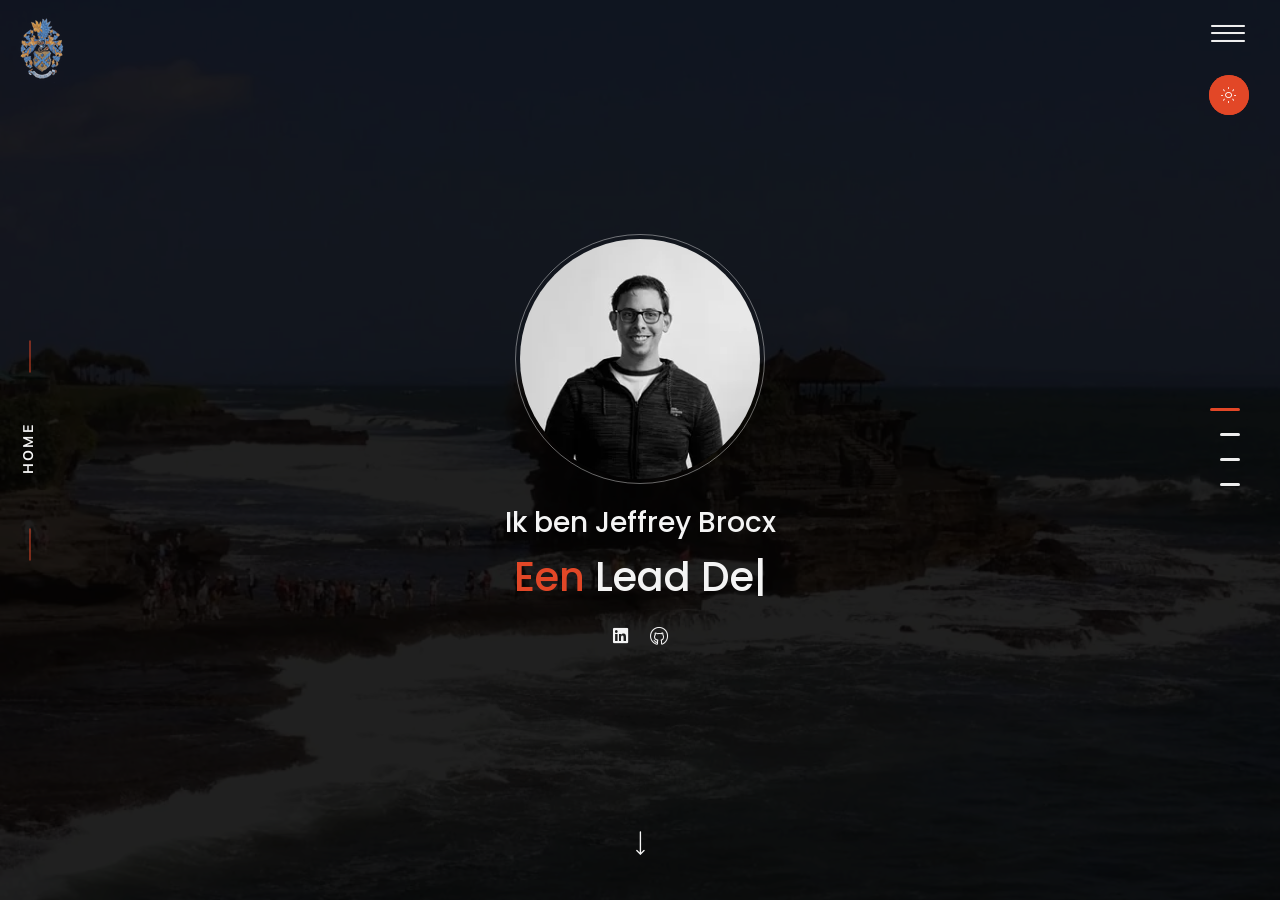
==== commit b6671b24: "add links (section)" ====
--- a/index.html
+++ b/index.html
@@ -55,8 +55,8 @@
     <link rel="stylesheet" href="assets/css/owl.carousel.min.css" media="print" onload="this.media='all'">
     <noscript><link rel="stylesheet" href="assets/css/owl.carousel.min.css"></noscript>
 
-    <link rel="stylesheet" href="assets/css/style.min.css?v=6" media="print" onload="this.media='all'">
-    <noscript><link rel="stylesheet" href="assets/css/style.min.css?v=6"></noscript>
+    <link rel="stylesheet" href="assets/css/style.min.css?v=7" media="print" onload="this.media='all'">
+    <noscript><link rel="stylesheet" href="assets/css/style.min.css?v=7"></noscript>
 </head>
 
 <body class="pilling-page" data-spy="scroll" data-target="#scrollspy" data-offset="1">
@@ -92,6 +92,7 @@
                                 <li data-menuanchor="home" class="list-group-item"><a href="#home">Home</a></li>
                                 <li data-menuanchor="about" class="list-group-item"><a href="#about">Over mij</a></li>
                                 <li data-menuanchor="exp" class="list-group-item"><a href="#exp">Ervaring</a></li>
+                                <li data-menuanchor="links" class="list-group-item"><a href="#links">Links</a></li>
                             </ul>
                             <ul class="list-group contact-info text-left mb-0">
                                 <li class="list-group-item"><span>Contact Info :</span></li>
@@ -142,10 +143,10 @@
         <!--    Overlay Menu End    -->
         <!--    Home/home Start    -->
         <section class="section pp-scrollable home home-02 full-screen p-0" id="home">
+            <div class="title-small">
+                <p class="text-dark">Home</p>
+            </div>
             <div class="container-fluid">
-                <div class="title-small">
-                    <p class="text-dark">Home</p>
-                </div>
                 <div class="row justify-content-center" id="home-slider">
                     <div class="owl-carousel owl-theme">
                         <div class="home-slide home-item1 full-screen"></div>
@@ -187,21 +188,18 @@
         <!--   Home/home End    -->
         <!--   About Start   -->
         <section id="about" class="section pp-scrollable about text-dark">
+            <div class="title-small">
+                <p class="text-dark">Over mij</p>
+            </div>
             <div class="display-table">
                 <div class="display-content">
                     <div class="container">
-                        <div class="row">
-                            <div class="title-small">
-                                <p class="text-dark">Over mij</p>
-                            </div>
-                        </div>
                         <div class="row mt-4">
                             <div class="col-lg-4 col d-flex align-items-center justify-content-center">
                                 <img src="assets/img/jeff_mugshot.webp" alt="Jeffrey Brocx" class="rounded img-thumbnail" style="max-width:100%;width:350px;height:auto;" width="350" height="350">
                             </div>
                             <div class="col-lg-8 personal-item mb-4 mb-lg-0">
                                 <h2 class="text-dark mb-2">Over <span class="base-color">Mij</span></h2>
-                                <h3 class="text-dark mb-3">Hallo Ik ben Jeffrey Brocx</h3>
                                 <div class="row">
                                     <div class="col-12">
                                         Mijn carrière begon bij de Koninklijke Marine, waar ik zes jaar heb gevaren als verbindelaar
@@ -251,6 +249,9 @@
         <!--   About End    -->
         <!--   exp Start   -->
         <section id="exp" class="section pp-scrollable exp">
+            <div class="title-small">
+                <p class="text-dark">Ervaring</p>
+            </div>
             <div class="display-table">
                 <div class="display-content">
                     <div class="container">
@@ -281,7 +282,7 @@
                                         </p>
                                     </li>
                                     <li>
-                                        <h4 class="base-color mb-0 h6">Sr. Backend Engineer <small class="text-muted" style="font-size: 0.75em;">· media</small></h4>
+                                        <h4 class="base-color mb-0 h6">Senior Backend Engineer <small class="text-muted" style="font-size: 0.75em;">· media</small></h4>
                                         <small class="text-muted">PHP | Doctrine | Symfony | AWS | S3 | Rust | DataDog | K8s | Docker | OpenShift | Treafik | Argo CD | Grafana | GraphQL | Linux</small>
                                         <p class="text-dark py-3">
                                             <span>
@@ -294,7 +295,7 @@
                                         </p>
                                     </li>
                                     <li>
-                                        <h4 class="base-color mb-0 h6">Sr .NET Engineer <small class="text-muted" style="font-size: 0.75em;">· verzekeringen / chat</small></h4>
+                                        <h4 class="base-color mb-0 h6">Senior .NET Engineer <small class="text-muted" style="font-size: 0.75em;">· verzekeringen / chat</small></h4>
                                         <small class="text-muted"> C# | ASP.NET | T-SQL | EntityFramework | SCRUM | JavaScript | HTML | CSS | YAML | Genesys | MVC | Fortify | Azure | Azure Functions | Application Insights | Azure SQL & storage | Azure KeyVault</small>
                                         <p class="text-dark py-3">
                                             <span>
@@ -400,6 +401,39 @@
             </div>
         </section>
         <!--   exp End   -->
+        <!--   Links Start   -->
+        <section id="links" class="section pp-scrollable links">
+            <div class="title-small">
+                <p class="text-dark">Links</p>
+            </div>
+            <div class="display-table">
+                <div class="display-content">
+                    <div class="container">
+                        <div class="row mt-5 justify-content-center">
+                            <div class="col-lg-4 col-md-4 col-6 mb-4 px-3">
+                                <a href="https://stuff.brocx.io" target="_blank" rel="noopener" class="link-card d-flex flex-column align-items-center justify-content-center text-decoration-none text-center h-100" style="padding: 2.5rem 1.5rem;">
+                                    <i class="lni-code-alt base-color d-block mb-3" style="font-size: 3.5rem;"></i>
+                                    <p class="text-muted mb-0">Dingen die ik bouw als niemand kijkt</p>
+                                </a>
+                            </div>
+                            <div class="col-lg-4 col-md-4 col-6 mb-4 px-3">
+                                <a href="https://www.linkedin.com/in/%F0%9F%92%BB-jeffrey-brocx-b5148585/" target="_blank" rel="noopener" class="link-card d-flex flex-column align-items-center justify-content-center text-decoration-none text-center h-100" style="padding: 2.5rem 1.5rem;">
+                                    <i class="lni-linkedin-original base-color d-block mb-3" style="font-size: 3.5rem;"></i>
+                                    <p class="text-muted mb-0">Professioneel netwerk en achtergrond</p>
+                                </a>
+                            </div>
+                            <div class="col-lg-4 col-md-4 col-6 mb-4 px-3">
+                                <a href="https://github.com/djefre" target="_blank" rel="noopener" class="link-card d-flex flex-column align-items-center justify-content-center text-decoration-none text-center h-100" style="padding: 2.5rem 1.5rem;">
+                                    <i class="lni-github base-color d-block mb-3" style="font-size: 3.5rem;"></i>
+                                    <p class="text-muted mb-0">Open source en persoonlijke projecten</p>
+                                </a>
+                            </div>
+                        </div>
+                    </div>
+                </div>
+            </div>
+        </section>
+        <!--   Links End   -->
         <!--   Color Scheme  -->
         <div>
             <a id="darkmodebutton" class="color-scheme text-white bg-base-color d-inline-block" href="#" role="button" aria-label="Donker thema"><i class="lni-night"></i></a>
@@ -418,6 +452,6 @@
     <!--  Owl carousel Js  -->
     <script defer src="assets/js/owl.carousel.min.js"></script>
     <!--  Custom JS  -->
-    <script defer src="assets/js/app.min.js?v=7"></script>
+    <script defer src="assets/js/app.min.js?v=8"></script>
 </body>
 </html>
--- a/assets/css/style.min.css
+++ b/assets/css/style.min.css
@@ -1 +1 @@
-@property --border-angle{syntax:"<angle>";initial-value:0deg;inherits:false}@keyframes skill-border-spin{to{--border-angle:360deg}}body{font-family:Muli,sans-serif;overscroll-behavior-y:contain}.nill-dark .pp-section{outline:1px solid #222}::-moz-selection{background:rgba(255,74,41,.3)}::selection{background:rgba(255,74,41,.3)}::-moz-selection{background:rgba(255,74,41,.3)}.full-screen{height:100vh}hr{border-top:1px solid gray}#comments{min-height:170px}@media only screen and (min-width:600px){.typed-text{font-size:2.5em}}header{height:64px}.logo{position:fixed}h1,h2,h3,h4,h5,h6{font-family:Poppins,sans-serif;line-height:1.618}.base-color{color:#e24727!important}.bg-base-color{background-color:#e24727!important}.z-index{z-index:2}.w-40{width:40%!important}h2 span{font-weight:600}.pt-6,.py-6{padding-top:6rem}.pb-6,.py-6{padding-bottom:6rem}a:hover{text-decoration:none}a,button{outline:0!important}.max-width-365{max-width:365px;margin:0 auto}.pill-button{background-color:#e24727;border:2px solid #e24727;border-radius:25px;padding:10px 30px;color:#fff;-webkit-transition:all .3s ease;transition:all .3s ease;font-size:16px;display:inline-block}.pill-button:hover{background-color:#b73c23;border-color:#b73c23;color:#fff}.display-table{display:table;width:100%;height:100%}.display-content{vertical-align:middle;display:table-cell;padding:5rem 0}.center-item{display:-webkit-box;display:-ms-flexbox;display:flex;-webkit-box-pack:center;-ms-flex-pack:center;justify-content:center;-webkit-box-orient:vertical;-webkit-box-direction:normal;-ms-flex-direction:column;flex-direction:column;-webkit-box-align:center;-ms-flex-align:center;align-items:center}#overlayer{width:100%;height:100%;position:fixed;z-index:9999;background:#222}.loader{position:fixed;top:calc(50% - 20px);left:calc(50% - 20px);z-index:99999;color:#e24727}header{padding:15px;width:100%;background-color:transparent;position:fixed;z-index:1030;top:0}#pp-nav li{margin:.75rem .5rem}#pp-nav li a{padding:.5rem}#pp-nav li span{width:20px;height:3px;background-color:#2a2a2b;border:none;border-radius:1rem;-webkit-transition:all .5s ease;transition:all .5s ease}#pp-nav li .active span{background-color:#e24727;width:30px;-webkit-transform:translateX(-10px);transform:translateX(-10px)}#pp-nav li .pp-tooltip{color:#222;font-size:10px;font-weight:500;-webkit-transition:all .5s ease;transition:all .5s ease;-webkit-transform:translateY(-3px);transform:translateY(-3px)}#pp-nav li .active~.pp-tooltip{padding-right:.75rem}#pp-nav.right{right:2.5rem}.pp-slidesNav li{margin:.75rem .5rem}.pp-slidesNav span{width:20px;height:3px;background-color:#929292;border:none;border-radius:1rem;-webkit-transition:all .5s ease;transition:all .5s ease}.pp-slidesNav .active span{background-color:#9e6b2b;width:30px;-webkit-transform:translateX(-10px);transform:translateX(-10px)}.title-small{position:absolute;top:calc(50% - 12px);width:280px;left:-7rem;z-index:2}.title-small p{font-size:14px;color:#000;text-transform:uppercase;letter-spacing:.17em;text-align:center;-webkit-transform:rotate(-90deg);transform:rotate(-90deg);position:relative;display:block;font-weight:700}.title-small p:before{content:'';width:32px;height:1px;background:#e24727;position:absolute;left:28px;top:12px}.title-small p:after{content:'';width:32px;height:1px;background:#e24727;position:absolute;top:12px;right:32px}.overlay-menu{background-color:#222;position:fixed;top:0;right:0;width:100%;height:100vh;-webkit-transition:all .3s ease;transition:all .3s ease;z-index:1030;opacity:0;visibility:hidden}.overlay-menu a:hover{color:#e24727!important}.overlay-menu a.active{color:#e24727!important}.overlay-menu .overlay-menu-list{width:100%}.overlay-menu .overlay-menu-list .overlay-nav>ul{width:50%;float:left}.overlay-menu .overlay-menu-list .overlay-nav a,.overlay-menu .overlay-menu-list .overlay-nav p,.overlay-menu .overlay-menu-list .overlay-nav span{color:#dbdbdb;font-size:14px;letter-spacing:2px;padding:.75rem;display:inline-block;font-family:Poppins,sans-serif;font-weight:500}.overlay-menu .overlay-menu-list .overlay-nav .contact-info li:first-child span{font-size:16px;color:#fff;font-weight:600}.overlay-menu .overlay-menu-list .overlay-nav .contact-info li span i{font-size:18px;position:relative;top:2px}.overlay-menu .overlay-menu-list .overlay-nav .contact-info .socials li i{font-size:20px;font-weight:400}.overlay-menu .overlay-menu-list .list-group-item{padding:0;margin:0;border:none;background-color:transparent!important;text-transform:uppercase}.overlay-menu.show{opacity:1;visibility:visible;cursor:url(../img/cursor-white.png),auto}.pilling-page .overlay-menu .overlay-menu-list .list-group-item{padding:0;margin:0;border:none;background-color:transparent!important;text-transform:uppercase}.overlay-menu-toggler{position:absolute;top:5px;color:#222!important;padding:10px;right:24px;z-index:1029;border-radius:0 4px 4px 0;-webkit-transition:all .3s ease;transition:all .3s ease;opacity:1}.overlay-menu-toggler.move{opacity:0}.home .personal-item h1{font-size:2rem!important}.home .personal-item .personal-info p{font-weight:600}.home .personal-item .personal-info span{font-weight:300}.home .personal-img img{width:100%;background-color:rgba(255,255,255,.4);border:none}.home .social-icon .list-inline-item i{font-size:1.2rem}.home .social-icon .list-inline-item i:hover{color:#e24727!important}.home .social-icon .list-inline-item:not(:last-child){margin-right:1rem}.home-01{background:url("http://placehold.it/1920x1280") no-repeat center;background-size:cover;-webkit-box-shadow:inset 0 0 0 2000px rgba(255,255,255,.4);box-shadow:inset 0 0 0 2000px rgba(255,255,255,.4)}.home-02 .home-content{position:absolute;top:50%;left:0;-webkit-transform:translateY(-50%);transform:translateY(-50%);z-index:2;right:0}.home-02 .home-content p{max-width:500px}.home-02 #home-slider{opacity:.6}.home-02 .home-item1{background:url("../img/tanah_lot.webp") no-repeat center}.home-02 .home-item2{background:no-repeat center}.home-02 .home-item3{background:no-repeat center}.home-02 .home-slide{background-size:100%}.home-02 .home-slide.zoom{background-size:200%;-webkit-transition:background-size 20s ease;transition:background-size 20s ease}.home-02 .home-icon{text-align:center;position:absolute;bottom:40px;z-index:1;left:calc(50% - 12px);-webkit-animation:bounce 2s infinite;animation:bounce 2s infinite}.home-03 .home-center{position:relative;top:50%;-webkit-transform:translateY(-50%);transform:translateY(-50%);z-index:3}.home-03 .home-content p{max-width:500px}.home-03 .home-icon{text-align:center;position:absolute;bottom:40px;z-index:1;left:calc(50% - 8px);-webkit-animation:bounce 2s infinite;animation:bounce 2s infinite}.home-03 .video-overlay{position:absolute;top:0;left:auto;right:0;bottom:0;width:100%;opacity:.3;overflow:hidden}.home-04 .home-item-image{height:100vh;background-size:cover!important}.home-04 .swiper-container{width:100%;height:100%}.home-04 .swiper-button-next,.home-04 .swiper-button-prev{bottom:0;top:inherit;width:5rem;height:3.5rem;background-color:#2a2a2b;outline:0}.home-04 .swiper-button-next::after,.home-04 .swiper-button-prev::after{font-size:1.5rem;color:#fff;font-weight:700}.home-04 .swiper-button-next,.home-04 .swiper-container-rtl .swiper-button-prev{left:50%;right:inherit}.home-04 .swiper-button-prev,.home-04 .swiper-container-rtl .swiper-button-next{right:50%;left:inherit}.home-04 .swiper-slide{text-align:center;font-size:18px;background:#fff}.home-04 .swiper-slide .home-item-text{margin:auto;position:relative;height:100%;max-width:400px}.home-04 .swiper-slide .home-item-text .slider-content{position:relative;top:40%;-webkit-transform:translateY(-50%);transform:translateY(-50%)}.home-04 .swiper-slide .home-item-text .slider-content h2{font-size:4rem;font-weight:700;font-family:'Arima Madurai',cursive}.home-04 .swiper-slide .home-item-text .slider-number{position:absolute;display:inline-block;left:-10px;bottom:-60px}.home-04 .swiper-slide .home-item-text .slider-number span{font-family:'Arima Madurai',cursive;font-weight:900;font-size:12rem;opacity:.2}.home-04 .text-swiper{position:relative;height:100%}.count-number{font-size:1.5rem}.count-content{margin:10px 0}ul.timeline{list-style-type:none;position:relative}ul.timeline:before{content:' ';background:#929292;display:inline-block;position:absolute;left:9px;top:30px;width:2px;height:100%;z-index:400}ul.timeline>li:before{content:' ';background-color:#fff;display:inline-block;border-radius:50%;border:3px solid #e24727;left:-40px;width:20px;height:20px;z-index:400;top:29px;position:relative}.exp h3 i{padding-right:.75rem}.skill-categories{display:flex;flex-direction:column;gap:1.5rem}.skill-category{display:flex;flex-wrap:wrap;align-items:baseline;gap:.5rem}.skill-category-label{font-family:Poppins,sans-serif;font-weight:600;font-size:13px;text-transform:uppercase;letter-spacing:.1em;color:#e24727;min-width:160px;margin-bottom:0}.skill-tags{display:flex;flex-wrap:wrap;gap:.5rem}.skill-tag{display:inline-block;padding:.35rem .85rem;font-size:13px;font-weight:500;font-family:Muli,sans-serif;color:rgba(226,71,39,.85);background:0 0;border:none;border-radius:50px;position:relative;transition:color .3s ease}.skill-tag::before{content:'';position:absolute;inset:0;border-radius:50px;padding:1px;background:conic-gradient(from var(--border-angle),rgba(226,71,39,.12),rgba(226,71,39,.5),rgba(226,71,39,.12));-webkit-mask:linear-gradient(#fff 0 0) content-box,linear-gradient(#fff 0 0);-webkit-mask-composite:xor;mask:linear-gradient(#fff 0 0) content-box,linear-gradient(#fff 0 0);mask-composite:exclude;animation:skill-border-spin 6s linear infinite}.skill-tag:hover{color:#e24727}.skill-tag:hover::before{background:conic-gradient(from var(--border-angle),rgba(226,71,39,.2),rgba(226,71,39,.7),rgba(226,71,39,.2))}.services .services-item{background-color:rgba(200,200,200,.05);border-radius:4px;padding:25px 10px;margin-bottom:30px}.services .services-item:hover .services-icon{-webkit-transform:rotateY(360deg);transform:rotateY(360deg);-webkit-transition:.9s ease;transition:.9s ease}.services .services-content{padding-left:3rem}.contact .form-control::-moz-placeholder,.contact ::-moz-placeholder{color:#929292}.contact .form-item .form-control{background:rgba(255,255,255,.4);border-radius:0;-webkit-box-shadow:none;box-shadow:none;height:44px;font-size:14px;position:relative;-webkit-transition:border .9s ease;transition:border .9s ease;border:none;border-bottom:1px solid #929292;color:#e24727}.contact .form-item .form-control:focus{border-bottom:1px solid #e24727}.contact .contact-form textarea{min-height:175px}.contact .contact-form h3{padding-right:2rem}.contact #message.toast{max-width:500px;padding:2px 0 1px;position:relative;top:18px;display:inline-block;left:20px}.contact .toast button span{position:relative;top:8px}#my-map{width:100%;height:350px}.footer{background:url("../img/jeff_at_tanah_lot_low_res.jpg") no-repeat center;background-size:cover;-webkit-box-shadow:inset 0 0 0 2000px rgba(255,255,255,.4);box-shadow:inset 0 0 0 2000px rgba(255,255,255,.4)}.footer .socials li i{font-size:20px;font-weight:400}.footer .socials li i:hover{color:#e24727!important}.color-scheme{position:fixed;z-index:999;right:31px;top:75px;padding:.5rem .75rem;border-radius:50%;-webkit-transition:all .5s ease;transition:all .5s ease}.color-scheme:hover{color:#fff}.color-scheme i{position:relative;top:1px}.page-404{position:relative}.error-404 h1{font-size:7rem;font-family:"Arima Madurai",cursive}.error-404 .error-content{margin-top:-30px}.error-404 .error-content h2{font-family:"Arima Madurai",cursive;font-size:2.5rem}.error-404 .error-content p{font-family:"Arima Madurai",cursive;font-size:1rem;text-align:center;margin:0 auto;max-width:600px}.right-social{position:fixed;right:25px;top:0;width:50px;bottom:0;z-index:5}.right-social ul{list-style:none;padding-left:0;width:100%;text-align:center;top:50%;position:relative;-webkit-transform:translateY(-50%);transform:translateY(-50%);margin:0}.right-social ul li{padding:5px}.right-social ul li a{font-size:1.25rem;padding:5px;display:block}.right-social ul li a:hover i{color:#e24727!important}@media (max-width:767px){.right-social{position:initial;width:100%}.right-social ul{position:initial;-webkit-transform:none;transform:none}.right-social ul li{display:inline-block}.logo{margin-top:-17px}}body.nill-dark{background-color:#222;color:#fff}.nill-dark .footer,.nill-dark .home,.nill-dark .home-02 .home-item1,.nill-dark .home-02 .home-item2,.nill-dark .home-02 .home-item3{-webkit-box-shadow:inset 0 0 0 2000px rgba(0,0,0,.8);box-shadow:inset 0 0 0 2000px rgba(0,0,0,.8)}.nill-dark .home-03{-webkit-box-shadow:none;box-shadow:none}.nill-dark .home-04 .swiper-slide{background-color:#222}.nill-dark .home-04 .swiper-button-next,.nill-dark .home-04 .swiper-button-prev{background-color:#fff}.nill-dark .home-04 .swiper-button-next:after,.nill-dark .home-04 .swiper-button-prev:after{color:#222}.nill-dark .text-dark{color:#f4f4f4!important}.nill-dark a.text-dark:hover{color:#f4f4f4!important}.nill-dark a.text-dark:focus{color:#f4f4f4!important}.nill-dark .comment-info a{color:#f4f4f4!important}.nill-dark .comment-info a:hover{color:#e24727!important}.nill-dark .form-item .form-control{color:#f4f4f4!important;border-bottom:1px solid #eee;background:0 0}.nill-dark .form-item .form-control:focus{border-bottom:1px solid #e24727}.nill-dark .text-muted{color:#dbdbdb!important}.nill-dark .bg-dark,.nill-dark .bg-white{background-color:#222!important}.nill-dark .services-item{background-color:#2a2a2b!important}.nill-dark .img-thumbnail{background-color:transparent;border:1px solid rgba(255,255,255,.4)}.nill-dark #pp-nav li span,.nill-dark .pp-slidesNav span{background-color:#eee}.nill-dark #pp-nav li .active span,.nill-dark .pp-slidesNav .active span{background-color:#e24727}.nill-dark .pp-tooltip{color:#f4f4f4!important}.nill-dark .overlay-menu-toggler{color:#eee!important}.nill-dark .portfolio-filter li a{color:#dbdbdb!important}.nill-dark .portfolio .portfolio-item-content{border-color:rgba(27,30,33,.9)}.nill-dark .portfolio .portfolio-item-content:hover{background-color:rgba(27,30,33,.9)}.nill-dark .portfolio .portfolio-icon a{color:#222;background-color:#f4f4f4}.nill-dark .portfolio .portfolio-icon a:hover{background-color:#e24727;color:#f4f4f4}.nill-dark .testimonial .testimonial-item{background-color:#2a2a2b!important}.nill-dark .blog .blog-content{background-color:#2a2a2b!important}.nill-dark .blog .blog-link:hover{color:#f4f4f4}.nill-dark .blog .blog-item h5 a:hover{color:#e24727!important}.nill-dark .navbar a:hover,.nill-dark .navbar-nav .nav-item a:hover{color:#e24727!important}.nill-dark .navbar a:hover{color:#e24727!important}.nill-dark .testimonial .owl-dot span{background-color:#dbdbdb}.nill-dark .testimonial .owl-dot.active span{background-color:#e24727}.nill-dark .blog .blog-link button:hover{color:#dbdbdb!important}.nill-dark .pill-button:hover{color:#f4f4f4}.nill-dark.mono .base-color{color:#fff!important}.nill-dark.mono .bg-base-color{background-color:#fff!important}.nill-dark.mono .pill-button{background-color:#f0f0f0;border:2px solid #f0f0f0;color:#2a2a2b}.nill-dark.mono .pill-button:hover{background-color:#fff;border-color:#fff}.nill-dark.mono #pp-nav li .active span{background-color:#fff!important}.nill-dark.mono .title-small p:before{background:#fff}.nill-dark.mono .title-small p:after{background:#fff}.nill-dark.mono .home .social-icon .list-inline-item i:hover{color:#a8a8a8!important}.nill-dark.mono ul.timeline>li:before{border:3px solid #fff}.nill-dark .skill-tag{color:rgba(255,255,255,.85)}.nill-dark .skill-tag:hover{color:#fff}.nill-dark.mono .skill-tag{color:rgba(255,255,255,.7)}.nill-dark.mono .skill-tag::before{background:conic-gradient(from var(--border-angle),rgba(255,255,255,.08),rgba(255,255,255,.35),rgba(255,255,255,.08))}.nill-dark.mono .skill-tag:hover{color:#fff}.nill-dark.mono .skill-tag:hover::before{background:conic-gradient(from var(--border-angle),rgba(255,255,255,.15),rgba(255,255,255,.5),rgba(255,255,255,.15))}.nill-dark.mono .skill-category-label{color:#fff}.nill-dark.mono .portfolio .portfolio-filter a.active{background-color:#fff!important;color:#2a2a2b!important}.nill-dark.mono .portfolio .portfolio-filter a:hover{background-color:#fff!important;color:#2a2a2b!important}.nill-dark.mono .portfolio .img-overlay{background-color:rgba(0,0,0,.8)}.nill-dark.mono .portfolio .img-overlay-content a:hover{background-color:#a8a8a8}.nill-dark.mono .portfolio .portfolio-icon a:hover,.nill-dark.mono .portfolio .portfolio-icon button:hover{background-color:#a8a8a8}.nill-dark.mono .testimonial .owl-dot.active span{background-color:#a8a8a8}.nill-dark.mono .testimonial .owl-carousel .testimonial-item img{border:2px solid #fff}.nill-dark.mono .testimonial .owl-nav .owl-next span,.nill-dark.mono .testimonial .owl-nav .owl-prev span{background:#a8a8a8}.nill-dark.mono .blog .blog-item h5 a:hover{color:#f4f4f4!important}.nill-dark.mono .blog .blog-link button{color:#fff}.nill-dark.mono .blog .blog-link button:hover{color:#f4f4f4!important}.nill-dark.mono .footer .socials li i:hover{color:#919191!important}.nill-dark.mono .color-scheme i{color:#2a2a2b}.nill-dark.mono .right-social ul li a:hover i{color:#fff!important}@media (max-width:991px){.nill-dark .home-04 .swiper-slide{background-color:rgba(0,0,0,.8)!important}}@media (max-width:767px){.nill-dark header{background-color:#222!important;-webkit-box-shadow:0 1px 3px 0 rgba(255,255,255,.4);box-shadow:0 1px 3px 0 rgba(255,255,255,.4)}}@media (min-width:768px){.pl-md-6{padding-left:4rem}.testimonial .owl-nav{display:none}}@media (min-width:1200px){.pilling-page .container{max-width:1050px}#myVideo{width:100%}}@media (max-width:1199px){.section{padding-right:6rem;padding-left:6rem}#services h2{font-size:50px}.home-02 .home-slide{background-size:auto 100%}.home-02 .home-slide.zoom{background-size:auto 200%}.home-04{padding:0!important}.home-04 .swiper-slide .home-item-text{margin-left:90px}}@media (max-width:991px){body{padding-top:63px}body.pilling-page{padding-top:0}.personal-item{margin-top:1.5rem!important}.home-04{overflow:hidden}.home-04 .home-left-title{position:absolute;z-index:3;top:50%}.home-04 .text-swiper.bg-dark{background-color:transparent!important}.home-04 .home-text{position:absolute;z-index:2;height:100%;width:100%;padding:0}.home-04 .home-text .swiper-slide{background-color:rgba(255,255,255,.7);opacity:0!important}.home-04 .home-text .swiper-slide.swiper-slide-active{opacity:1!important}.home-04 .home-text .swiper-slide .home-item-text{max-width:500px;padding:0 15px;margin:0 auto}.home-04 .home-text .swiper-slide .home-item-text .slider-number{bottom:0;left:5px}.home-04 .swiper-buttons{display:none}.home-04 .swiper-button-next,.home-04 .swiper-container-rtl .swiper-button-prev{left:50%}.home-04 .swiper-button-prev,.home-04 .swiper-container-rtl .swiper-button-next{right:50%}}@media (max-width:767px){header{background-color:#fff;-webkit-box-shadow:0 1px 3px 0 #eee;box-shadow:0 1px 3px 0 #eee}.overlay-menu-toggler{right:.5rem}.overlay-menu .overlay-menu-list .overlay-nav a,.overlay-menu .overlay-menu-list .overlay-nav p,.overlay-menu .overlay-menu-list .overlay-nav span{font-size:12px;padding:.5rem}#pp-nav{display:none}.title-small{display:none}.section{padding-left:.5rem;padding-right:.5rem;padding-top:2rem}.fix-logo{display:none}#services h2{font-size:40px}.testimonial .owl-dot{display:none}.color-scheme{right:15px}.home-04 .swiper-slide .home-item-text .slider-content h2{font-size:3rem}}@media (max-width:575px){.comments img{width:85px}.comment-info{margin-left:100px}#message.toast{top:18px;left:inherit;font-size:12px;padding:3px 0}.overlay-nav a,.overlay-nav p,.overlay-nav span{padding:.5rem;letter-spacing:1px}.overlay-menu .overlay-menu-list .overlay-nav>ul{width:100%;float:none;margin-bottom:2rem}#services h2{font-size:30px}.testimonial .display-content,.testimonial .display-table{display:block}.testimonial .testimonial-item{padding:15px}.blog-single .modal-dialog,.portfolio-single .modal-dialog{max-width:100%}}+@property --border-angle{syntax:"<angle>";initial-value:0deg;inherits:false}@keyframes skill-border-spin{to{--border-angle:360deg}}body{font-family:Muli,sans-serif;overscroll-behavior-y:contain}.nill-dark .pp-section{outline:1px solid #222}::-moz-selection{background:rgba(255,74,41,.3)}::selection{background:rgba(255,74,41,.3)}::-moz-selection{background:rgba(255,74,41,.3)}.full-screen{height:100vh}hr{border-top:1px solid gray}#comments{min-height:170px}@media only screen and (min-width:600px){.typed-text{font-size:2.5em}}header{height:64px}.logo{position:fixed}h1,h2,h3,h4,h5,h6{font-family:Poppins,sans-serif;line-height:1.618}.base-color{color:#e24727!important}.bg-base-color{background-color:#e24727!important}.z-index{z-index:2}.w-40{width:40%!important}h2 span{font-weight:600}.pt-6,.py-6{padding-top:6rem}.pb-6,.py-6{padding-bottom:6rem}a:hover{text-decoration:none}a,button{outline:0!important}.max-width-365{max-width:365px;margin:0 auto}.pill-button{background-color:#e24727;border:2px solid #e24727;border-radius:25px;padding:10px 30px;color:#fff;-webkit-transition:all .3s ease;transition:all .3s ease;font-size:16px;display:inline-block}.pill-button:hover{background-color:#b73c23;border-color:#b73c23;color:#fff}.display-table{display:table;width:100%;height:100%}.display-content{vertical-align:middle;display:table-cell;padding:5rem 0}.center-item{display:-webkit-box;display:-ms-flexbox;display:flex;-webkit-box-pack:center;-ms-flex-pack:center;justify-content:center;-webkit-box-orient:vertical;-webkit-box-direction:normal;-ms-flex-direction:column;flex-direction:column;-webkit-box-align:center;-ms-flex-align:center;align-items:center}#overlayer{width:100%;height:100%;position:fixed;z-index:9999;background:#222}.loader{position:fixed;top:calc(50% - 20px);left:calc(50% - 20px);z-index:99999;color:#e24727}header{padding:15px;width:100%;background-color:transparent;position:fixed;z-index:1030;top:0}#pp-nav li{margin:.75rem .5rem}#pp-nav li a{padding:.5rem}#pp-nav li span{width:20px;height:3px;background-color:#2a2a2b;border:none;border-radius:1rem;-webkit-transition:all .5s ease;transition:all .5s ease}#pp-nav li .active span{background-color:#e24727;width:30px;-webkit-transform:translateX(-10px);transform:translateX(-10px)}#pp-nav li .pp-tooltip{color:#222;font-size:10px;font-weight:500;-webkit-transition:all .5s ease;transition:all .5s ease;-webkit-transform:translateY(-3px);transform:translateY(-3px)}#pp-nav li .active~.pp-tooltip{padding-right:.75rem}#pp-nav.right{right:2.5rem}.pp-slidesNav li{margin:.75rem .5rem}.pp-slidesNav span{width:20px;height:3px;background-color:#929292;border:none;border-radius:1rem;-webkit-transition:all .5s ease;transition:all .5s ease}.pp-slidesNav .active span{background-color:#9e6b2b;width:30px;-webkit-transform:translateX(-10px);transform:translateX(-10px)}.title-small{position:sticky;top:calc(50vh - 12px);width:280px;margin-left:-7rem;z-index:2;height:0;overflow:visible}.title-small p{font-size:14px;color:#000;text-transform:uppercase;letter-spacing:.17em;text-align:center;-webkit-transform:rotate(-90deg);transform:rotate(-90deg);position:relative;display:block;font-weight:700}.title-small p:before{content:'';width:32px;height:1px;background:#e24727;position:absolute;left:28px;top:12px}.title-small p:after{content:'';width:32px;height:1px;background:#e24727;position:absolute;top:12px;right:32px}.overlay-menu{background-color:#222;position:fixed;top:0;right:0;width:100%;height:100vh;-webkit-transition:all .3s ease;transition:all .3s ease;z-index:1030;opacity:0;visibility:hidden}.overlay-menu a:hover{color:#e24727!important}.overlay-menu a.active{color:#e24727!important}.overlay-menu .overlay-menu-list{width:100%}.overlay-menu .overlay-menu-list .overlay-nav>ul{width:50%;float:left}.overlay-menu .overlay-menu-list .overlay-nav a,.overlay-menu .overlay-menu-list .overlay-nav p,.overlay-menu .overlay-menu-list .overlay-nav span{color:#dbdbdb;font-size:14px;letter-spacing:2px;padding:.75rem;display:inline-block;font-family:Poppins,sans-serif;font-weight:500}.overlay-menu .overlay-menu-list .overlay-nav .contact-info li:first-child span{font-size:16px;color:#fff;font-weight:600}.overlay-menu .overlay-menu-list .overlay-nav .contact-info li span i{font-size:18px;position:relative;top:2px}.overlay-menu .overlay-menu-list .overlay-nav .contact-info .socials li i{font-size:20px;font-weight:400}.overlay-menu .overlay-menu-list .list-group-item{padding:0;margin:0;border:none;background-color:transparent!important;text-transform:uppercase}.overlay-menu.show{opacity:1;visibility:visible;cursor:url(../img/cursor-white.png),auto}.pilling-page .overlay-menu .overlay-menu-list .list-group-item{padding:0;margin:0;border:none;background-color:transparent!important;text-transform:uppercase}.overlay-menu-toggler{position:absolute;top:5px;color:#222!important;padding:10px;right:24px;z-index:1029;border-radius:0 4px 4px 0;-webkit-transition:all .3s ease;transition:all .3s ease;opacity:1}.overlay-menu-toggler.move{opacity:0}.home .personal-item h1{font-size:2rem!important}.home .personal-item .personal-info p{font-weight:600}.home .personal-item .personal-info span{font-weight:300}.home .personal-img img{width:100%;background-color:rgba(255,255,255,.4);border:none}.home .social-icon .list-inline-item i{font-size:1.2rem}.home .social-icon .list-inline-item i:hover{color:#e24727!important}.home .social-icon .list-inline-item:not(:last-child){margin-right:1rem}.home-01{background:url("http://placehold.it/1920x1280") no-repeat center;background-size:cover;-webkit-box-shadow:inset 0 0 0 2000px rgba(255,255,255,.4);box-shadow:inset 0 0 0 2000px rgba(255,255,255,.4)}.home-02 .home-content{position:absolute;top:50%;left:0;-webkit-transform:translateY(-50%);transform:translateY(-50%);z-index:2;right:0}.home-02 .home-content p{max-width:500px}.home-02 #home-slider{opacity:.6}.home-02 .home-item1{background:url("../img/tanah_lot.webp") no-repeat center}.home-02 .home-item2{background:no-repeat center}.home-02 .home-item3{background:no-repeat center}.home-02 .home-slide{background-size:100%}.home-02 .home-slide.zoom{background-size:200%;-webkit-transition:background-size 20s ease;transition:background-size 20s ease}.home-02 .home-icon{text-align:center;position:absolute;bottom:40px;z-index:1;left:calc(50% - 12px);-webkit-animation:bounce 2s infinite;animation:bounce 2s infinite}.home-03 .home-center{position:relative;top:50%;-webkit-transform:translateY(-50%);transform:translateY(-50%);z-index:3}.home-03 .home-content p{max-width:500px}.home-03 .home-icon{text-align:center;position:absolute;bottom:40px;z-index:1;left:calc(50% - 8px);-webkit-animation:bounce 2s infinite;animation:bounce 2s infinite}.home-03 .video-overlay{position:absolute;top:0;left:auto;right:0;bottom:0;width:100%;opacity:.3;overflow:hidden}.home-04 .home-item-image{height:100vh;background-size:cover!important}.home-04 .swiper-container{width:100%;height:100%}.home-04 .swiper-button-next,.home-04 .swiper-button-prev{bottom:0;top:inherit;width:5rem;height:3.5rem;background-color:#2a2a2b;outline:0}.home-04 .swiper-button-next::after,.home-04 .swiper-button-prev::after{font-size:1.5rem;color:#fff;font-weight:700}.home-04 .swiper-button-next,.home-04 .swiper-container-rtl .swiper-button-prev{left:50%;right:inherit}.home-04 .swiper-button-prev,.home-04 .swiper-container-rtl .swiper-button-next{right:50%;left:inherit}.home-04 .swiper-slide{text-align:center;font-size:18px;background:#fff}.home-04 .swiper-slide .home-item-text{margin:auto;position:relative;height:100%;max-width:400px}.home-04 .swiper-slide .home-item-text .slider-content{position:relative;top:40%;-webkit-transform:translateY(-50%);transform:translateY(-50%)}.home-04 .swiper-slide .home-item-text .slider-content h2{font-size:4rem;font-weight:700;font-family:'Arima Madurai',cursive}.home-04 .swiper-slide .home-item-text .slider-number{position:absolute;display:inline-block;left:-10px;bottom:-60px}.home-04 .swiper-slide .home-item-text .slider-number span{font-family:'Arima Madurai',cursive;font-weight:900;font-size:12rem;opacity:.2}.home-04 .text-swiper{position:relative;height:100%}.count-number{font-size:1.5rem}.count-content{margin:10px 0}ul.timeline{list-style-type:none;position:relative}ul.timeline:before{content:' ';background:#929292;display:inline-block;position:absolute;left:9px;top:30px;width:2px;height:100%;z-index:400}ul.timeline>li:before{content:' ';background-color:#fff;display:inline-block;border-radius:50%;border:3px solid #e24727;left:-40px;width:20px;height:20px;z-index:400;top:29px;position:relative}.exp h3 i{padding-right:.75rem}.skill-categories{display:flex;flex-direction:column;gap:1.5rem}.skill-category{display:flex;flex-wrap:wrap;align-items:baseline;gap:.5rem}.skill-category-label{font-family:Poppins,sans-serif;font-weight:600;font-size:13px;text-transform:uppercase;letter-spacing:.1em;color:#e24727;min-width:160px;margin-bottom:0}.skill-tags{display:flex;flex-wrap:wrap;gap:.5rem}.skill-tag{display:inline-block;padding:.35rem .85rem;font-size:13px;font-weight:500;font-family:Muli,sans-serif;color:rgba(226,71,39,.85);background:0 0;border:none;border-radius:50px;position:relative;transition:color .3s ease}.skill-tag::before{content:'';position:absolute;inset:0;border-radius:50px;padding:1px;background:conic-gradient(from var(--border-angle),rgba(226,71,39,.12),rgba(226,71,39,.5),rgba(226,71,39,.12));-webkit-mask:linear-gradient(#fff 0 0) content-box,linear-gradient(#fff 0 0);-webkit-mask-composite:xor;mask:linear-gradient(#fff 0 0) content-box,linear-gradient(#fff 0 0);mask-composite:exclude;animation:skill-border-spin 6s linear infinite}.skill-tag:hover{color:#e24727}.skill-tag:hover::before{background:conic-gradient(from var(--border-angle),rgba(226,71,39,.2),rgba(226,71,39,.7),rgba(226,71,39,.2))}.services .services-item{background-color:rgba(200,200,200,.05);border-radius:4px;padding:25px 10px;margin-bottom:30px}.services .services-item:hover .services-icon{-webkit-transform:rotateY(360deg);transform:rotateY(360deg);-webkit-transition:.9s ease;transition:.9s ease}.services .services-content{padding-left:3rem}.contact .form-control::-moz-placeholder,.contact ::-moz-placeholder{color:#929292}.contact .form-item .form-control{background:rgba(255,255,255,.4);border-radius:0;-webkit-box-shadow:none;box-shadow:none;height:44px;font-size:14px;position:relative;-webkit-transition:border .9s ease;transition:border .9s ease;border:none;border-bottom:1px solid #929292;color:#e24727}.contact .form-item .form-control:focus{border-bottom:1px solid #e24727}.contact .contact-form textarea{min-height:175px}.contact .contact-form h3{padding-right:2rem}.contact #message.toast{max-width:500px;padding:2px 0 1px;position:relative;top:18px;display:inline-block;left:20px}.contact .toast button span{position:relative;top:8px}#my-map{width:100%;height:350px}.footer{background:url("../img/jeff_at_tanah_lot_low_res.jpg") no-repeat center;background-size:cover;-webkit-box-shadow:inset 0 0 0 2000px rgba(255,255,255,.4);box-shadow:inset 0 0 0 2000px rgba(255,255,255,.4)}.footer .socials li i{font-size:20px;font-weight:400}.footer .socials li i:hover{color:#e24727!important}.color-scheme{position:fixed;z-index:999;right:31px;top:75px;padding:.5rem .75rem;border-radius:50%;-webkit-transition:all .5s ease;transition:all .5s ease}.color-scheme:hover{color:#fff}.color-scheme i{position:relative;top:1px}.page-404{position:relative}.error-404 h1{font-size:7rem;font-family:"Arima Madurai",cursive}.error-404 .error-content{margin-top:-30px}.error-404 .error-content h2{font-family:"Arima Madurai",cursive;font-size:2.5rem}.error-404 .error-content p{font-family:"Arima Madurai",cursive;font-size:1rem;text-align:center;margin:0 auto;max-width:600px}.right-social{position:fixed;right:25px;top:0;width:50px;bottom:0;z-index:5}.right-social ul{list-style:none;padding-left:0;width:100%;text-align:center;top:50%;position:relative;-webkit-transform:translateY(-50%);transform:translateY(-50%);margin:0}.right-social ul li{padding:5px}.right-social ul li a{font-size:1.25rem;padding:5px;display:block}.right-social ul li a:hover i{color:#e24727!important}.links .row{max-width:800px;margin-left:auto;margin-right:auto}.link-card{background:0 0;border:none;transition:transform .3s ease;flex-direction:column!important}.link-card:hover{transform:translateY(-3px)}.link-card i{transition:transform .3s ease}.link-card:hover i{transform:scale(1.15)}.link-card p{font-size:.85rem;line-height:1.5}body:not(.nill-dark) .link-card p{color:#555!important}body:not(.nill-dark) .link-card:hover p{color:#e24727!important}@media (max-width:767px){.right-social{position:initial;width:100%}.right-social ul{position:initial;-webkit-transform:none;transform:none}.right-social ul li{display:inline-block}.logo{margin-top:-17px}}body.nill-dark{background-color:#222;color:#fff}.nill-dark .footer,.nill-dark .home,.nill-dark .home-02 .home-item1,.nill-dark .home-02 .home-item2,.nill-dark .home-02 .home-item3{-webkit-box-shadow:inset 0 0 0 2000px rgba(0,0,0,.8);box-shadow:inset 0 0 0 2000px rgba(0,0,0,.8)}.nill-dark .home-03{-webkit-box-shadow:none;box-shadow:none}.nill-dark .home-04 .swiper-slide{background-color:#222}.nill-dark .home-04 .swiper-button-next,.nill-dark .home-04 .swiper-button-prev{background-color:#fff}.nill-dark .home-04 .swiper-button-next:after,.nill-dark .home-04 .swiper-button-prev:after{color:#222}.nill-dark .text-dark{color:#f4f4f4!important}.nill-dark a.text-dark:hover{color:#f4f4f4!important}.nill-dark a.text-dark:focus{color:#f4f4f4!important}.nill-dark .comment-info a{color:#f4f4f4!important}.nill-dark .comment-info a:hover{color:#e24727!important}.nill-dark .form-item .form-control{color:#f4f4f4!important;border-bottom:1px solid #eee;background:0 0}.nill-dark .form-item .form-control:focus{border-bottom:1px solid #e24727}.nill-dark .text-muted{color:#dbdbdb!important}.nill-dark .bg-dark,.nill-dark .bg-white{background-color:#222!important}.nill-dark .services-item{background-color:#2a2a2b!important}.nill-dark .img-thumbnail{background-color:transparent;border:1px solid rgba(255,255,255,.4)}.nill-dark #pp-nav li span,.nill-dark .pp-slidesNav span{background-color:#eee}.nill-dark #pp-nav li .active span,.nill-dark .pp-slidesNav .active span{background-color:#e24727}.nill-dark .pp-tooltip{color:#f4f4f4!important}.nill-dark .overlay-menu-toggler{color:#eee!important}.nill-dark .portfolio-filter li a{color:#dbdbdb!important}.nill-dark .portfolio .portfolio-item-content{border-color:rgba(27,30,33,.9)}.nill-dark .portfolio .portfolio-item-content:hover{background-color:rgba(27,30,33,.9)}.nill-dark .portfolio .portfolio-icon a{color:#222;background-color:#f4f4f4}.nill-dark .portfolio .portfolio-icon a:hover{background-color:#e24727;color:#f4f4f4}.nill-dark .testimonial .testimonial-item{background-color:#2a2a2b!important}.nill-dark .blog .blog-content{background-color:#2a2a2b!important}.nill-dark .blog .blog-link:hover{color:#f4f4f4}.nill-dark .blog .blog-item h5 a:hover{color:#e24727!important}.nill-dark .navbar a:hover,.nill-dark .navbar-nav .nav-item a:hover{color:#e24727!important}.nill-dark .navbar a:hover{color:#e24727!important}.nill-dark .testimonial .owl-dot span{background-color:#dbdbdb}.nill-dark .testimonial .owl-dot.active span{background-color:#e24727}.nill-dark .blog .blog-link button:hover{color:#dbdbdb!important}.nill-dark .pill-button:hover{color:#f4f4f4}.nill-dark.mono .base-color{color:#fff!important}.nill-dark.mono .bg-base-color{background-color:#fff!important}.nill-dark.mono .pill-button{background-color:#f0f0f0;border:2px solid #f0f0f0;color:#2a2a2b}.nill-dark.mono .pill-button:hover{background-color:#fff;border-color:#fff}.nill-dark.mono #pp-nav li .active span{background-color:#fff!important}.nill-dark.mono .title-small p:before{background:#fff}.nill-dark.mono .title-small p:after{background:#fff}.nill-dark.mono .home .social-icon .list-inline-item i:hover{color:#a8a8a8!important}.nill-dark.mono ul.timeline>li:before{border:3px solid #fff}.nill-dark .skill-tag{color:rgba(255,255,255,.85)}.nill-dark .skill-tag:hover{color:#fff}.nill-dark.mono .skill-tag{color:rgba(255,255,255,.7)}.nill-dark.mono .skill-tag::before{background:conic-gradient(from var(--border-angle),rgba(255,255,255,.08),rgba(255,255,255,.35),rgba(255,255,255,.08))}.nill-dark.mono .skill-tag:hover{color:#fff}.nill-dark.mono .skill-tag:hover::before{background:conic-gradient(from var(--border-angle),rgba(255,255,255,.15),rgba(255,255,255,.5),rgba(255,255,255,.15))}.nill-dark.mono .skill-category-label{color:#fff}.nill-dark.mono .portfolio .portfolio-filter a.active{background-color:#fff!important;color:#2a2a2b!important}.nill-dark.mono .portfolio .portfolio-filter a:hover{background-color:#fff!important;color:#2a2a2b!important}.nill-dark.mono .portfolio .img-overlay{background-color:rgba(0,0,0,.8)}.nill-dark.mono .portfolio .img-overlay-content a:hover{background-color:#a8a8a8}.nill-dark.mono .portfolio .portfolio-icon a:hover,.nill-dark.mono .portfolio .portfolio-icon button:hover{background-color:#a8a8a8}.nill-dark.mono .testimonial .owl-dot.active span{background-color:#a8a8a8}.nill-dark.mono .testimonial .owl-carousel .testimonial-item img{border:2px solid #fff}.nill-dark.mono .testimonial .owl-nav .owl-next span,.nill-dark.mono .testimonial .owl-nav .owl-prev span{background:#a8a8a8}.nill-dark.mono .blog .blog-item h5 a:hover{color:#f4f4f4!important}.nill-dark.mono .blog .blog-link button{color:#fff}.nill-dark.mono .blog .blog-link button:hover{color:#f4f4f4!important}.nill-dark.mono .footer .socials li i:hover{color:#919191!important}.nill-dark.mono .color-scheme i{color:#2a2a2b}.nill-dark.mono .right-social ul li a:hover i{color:#fff!important}@media (max-width:991px){.nill-dark .home-04 .swiper-slide{background-color:rgba(0,0,0,.8)!important}}@media (max-width:767px){.nill-dark header{background-color:#222!important;-webkit-box-shadow:0 1px 3px 0 rgba(255,255,255,.4);box-shadow:0 1px 3px 0 rgba(255,255,255,.4)}}@media (min-width:768px){.pl-md-6{padding-left:4rem}.testimonial .owl-nav{display:none}}@media (min-width:1200px){.pilling-page .container{max-width:1050px}#myVideo{width:100%}}@media (max-width:1199px){.section{padding-right:6rem;padding-left:6rem}#services h2{font-size:50px}.home-02 .home-slide{background-size:auto 100%}.home-02 .home-slide.zoom{background-size:auto 200%}.home-04{padding:0!important}.home-04 .swiper-slide .home-item-text{margin-left:90px}}@media (max-width:991px){body{padding-top:63px}body.pilling-page{padding-top:0}.personal-item{margin-top:1.5rem!important}.home-04{overflow:hidden}.home-04 .home-left-title{position:absolute;z-index:3;top:50%}.home-04 .text-swiper.bg-dark{background-color:transparent!important}.home-04 .home-text{position:absolute;z-index:2;height:100%;width:100%;padding:0}.home-04 .home-text .swiper-slide{background-color:rgba(255,255,255,.7);opacity:0!important}.home-04 .home-text .swiper-slide.swiper-slide-active{opacity:1!important}.home-04 .home-text .swiper-slide .home-item-text{max-width:500px;padding:0 15px;margin:0 auto}.home-04 .home-text .swiper-slide .home-item-text .slider-number{bottom:0;left:5px}.home-04 .swiper-buttons{display:none}.home-04 .swiper-button-next,.home-04 .swiper-container-rtl .swiper-button-prev{left:50%}.home-04 .swiper-button-prev,.home-04 .swiper-container-rtl .swiper-button-next{right:50%}}@media (max-width:767px){header{background-color:#fff;-webkit-box-shadow:0 1px 3px 0 #eee;box-shadow:0 1px 3px 0 #eee}.overlay-menu-toggler{right:.5rem}.overlay-menu .overlay-menu-list .overlay-nav a,.overlay-menu .overlay-menu-list .overlay-nav p,.overlay-menu .overlay-menu-list .overlay-nav span{font-size:12px;padding:.5rem}#pp-nav{display:none}.title-small{display:none}.section{padding-left:.5rem;padding-right:.5rem;padding-top:2rem}.fix-logo{display:none}#services h2{font-size:40px}.testimonial .owl-dot{display:none}.color-scheme{right:15px}.home-04 .swiper-slide .home-item-text .slider-content h2{font-size:3rem}}@media (max-width:575px){.comments img{width:85px}.comment-info{margin-left:100px}#message.toast{top:18px;left:inherit;font-size:12px;padding:3px 0}.overlay-nav a,.overlay-nav p,.overlay-nav span{padding:.5rem;letter-spacing:1px}.overlay-menu .overlay-menu-list .overlay-nav>ul{width:100%;float:none;margin-bottom:2rem}#services h2{font-size:30px}.testimonial .display-content,.testimonial .display-table{display:block}.testimonial .testimonial-item{padding:15px}.blog-single .modal-dialog,.portfolio-single .modal-dialog{max-width:100%}}
--- a/assets/css/style.min.css
+++ b/assets/css/style.min.css
@@ -1 +1 @@
-@property --border-angle{syntax:"<angle>";initial-value:0deg;inherits:false}@keyframes skill-border-spin{to{--border-angle:360deg}}body{font-family:Muli,sans-serif;overscroll-behavior-y:contain}.nill-dark .pp-section{outline:1px solid #222}::-moz-selection{background:rgba(255,74,41,.3)}::selection{background:rgba(255,74,41,.3)}::-moz-selection{background:rgba(255,74,41,.3)}.full-screen{height:100vh}hr{border-top:1px solid gray}#comments{min-height:170px}@media only screen and (min-width:600px){.typed-text{font-size:2.5em}}header{height:64px}.logo{position:fixed}h1,h2,h3,h4,h5,h6{font-family:Poppins,sans-serif;line-height:1.618}.base-color{color:#e24727!important}.bg-base-color{background-color:#e24727!important}.z-index{z-index:2}.w-40{width:40%!important}h2 span{font-weight:600}.pt-6,.py-6{padding-top:6rem}.pb-6,.py-6{padding-bottom:6rem}a:hover{text-decoration:none}a,button{outline:0!important}.max-width-365{max-width:365px;margin:0 auto}.pill-button{background-color:#e24727;border:2px solid #e24727;border-radius:25px;padding:10px 30px;color:#fff;-webkit-transition:all .3s ease;transition:all .3s ease;font-size:16px;display:inline-block}.pill-button:hover{background-color:#b73c23;border-color:#b73c23;color:#fff}.display-table{display:table;width:100%;height:100%}.display-content{vertical-align:middle;display:table-cell;padding:5rem 0}.center-item{display:-webkit-box;display:-ms-flexbox;display:flex;-webkit-box-pack:center;-ms-flex-pack:center;justify-content:center;-webkit-box-orient:vertical;-webkit-box-direction:normal;-ms-flex-direction:column;flex-direction:column;-webkit-box-align:center;-ms-flex-align:center;align-items:center}#overlayer{width:100%;height:100%;position:fixed;z-index:9999;background:#222}.loader{position:fixed;top:calc(50% - 20px);left:calc(50% - 20px);z-index:99999;color:#e24727}header{padding:15px;width:100%;background-color:transparent;position:fixed;z-index:1030;top:0}#pp-nav li{margin:.75rem .5rem}#pp-nav li a{padding:.5rem}#pp-nav li span{width:20px;height:3px;background-color:#2a2a2b;border:none;border-radius:1rem;-webkit-transition:all .5s ease;transition:all .5s ease}#pp-nav li .active span{background-color:#e24727;width:30px;-webkit-transform:translateX(-10px);transform:translateX(-10px)}#pp-nav li .pp-tooltip{color:#222;font-size:10px;font-weight:500;-webkit-transition:all .5s ease;transition:all .5s ease;-webkit-transform:translateY(-3px);transform:translateY(-3px)}#pp-nav li .active~.pp-tooltip{padding-right:.75rem}#pp-nav.right{right:2.5rem}.pp-slidesNav li{margin:.75rem .5rem}.pp-slidesNav span{width:20px;height:3px;background-color:#929292;border:none;border-radius:1rem;-webkit-transition:all .5s ease;transition:all .5s ease}.pp-slidesNav .active span{background-color:#9e6b2b;width:30px;-webkit-transform:translateX(-10px);transform:translateX(-10px)}.title-small{position:absolute;top:calc(50% - 12px);width:280px;left:-7rem;z-index:2}.title-small p{font-size:14px;color:#000;text-transform:uppercase;letter-spacing:.17em;text-align:center;-webkit-transform:rotate(-90deg);transform:rotate(-90deg);position:relative;display:block;font-weight:700}.title-small p:before{content:'';width:32px;height:1px;background:#e24727;position:absolute;left:28px;top:12px}.title-small p:after{content:'';width:32px;height:1px;background:#e24727;position:absolute;top:12px;right:32px}.overlay-menu{background-color:#222;position:fixed;top:0;right:0;width:100%;height:100vh;-webkit-transition:all .3s ease;transition:all .3s ease;z-index:1030;opacity:0;visibility:hidden}.overlay-menu a:hover{color:#e24727!important}.overlay-menu a.active{color:#e24727!important}.overlay-menu .overlay-menu-list{width:100%}.overlay-menu .overlay-menu-list .overlay-nav>ul{width:50%;float:left}.overlay-menu .overlay-menu-list .overlay-nav a,.overlay-menu .overlay-menu-list .overlay-nav p,.overlay-menu .overlay-menu-list .overlay-nav span{color:#dbdbdb;font-size:14px;letter-spacing:2px;padding:.75rem;display:inline-block;font-family:Poppins,sans-serif;font-weight:500}.overlay-menu .overlay-menu-list .overlay-nav .contact-info li:first-child span{font-size:16px;color:#fff;font-weight:600}.overlay-menu .overlay-menu-list .overlay-nav .contact-info li span i{font-size:18px;position:relative;top:2px}.overlay-menu .overlay-menu-list .overlay-nav .contact-info .socials li i{font-size:20px;font-weight:400}.overlay-menu .overlay-menu-list .list-group-item{padding:0;margin:0;border:none;background-color:transparent!important;text-transform:uppercase}.overlay-menu.show{opacity:1;visibility:visible;cursor:url(../img/cursor-white.png),auto}.pilling-page .overlay-menu .overlay-menu-list .list-group-item{padding:0;margin:0;border:none;background-color:transparent!important;text-transform:uppercase}.overlay-menu-toggler{position:absolute;top:5px;color:#222!important;padding:10px;right:24px;z-index:1029;border-radius:0 4px 4px 0;-webkit-transition:all .3s ease;transition:all .3s ease;opacity:1}.overlay-menu-toggler.move{opacity:0}.home .personal-item h1{font-size:2rem!important}.home .personal-item .personal-info p{font-weight:600}.home .personal-item .personal-info span{font-weight:300}.home .personal-img img{width:100%;background-color:rgba(255,255,255,.4);border:none}.home .social-icon .list-inline-item i{font-size:1.2rem}.home .social-icon .list-inline-item i:hover{color:#e24727!important}.home .social-icon .list-inline-item:not(:last-child){margin-right:1rem}.home-01{background:url("http://placehold.it/1920x1280") no-repeat center;background-size:cover;-webkit-box-shadow:inset 0 0 0 2000px rgba(255,255,255,.4);box-shadow:inset 0 0 0 2000px rgba(255,255,255,.4)}.home-02 .home-content{position:absolute;top:50%;left:0;-webkit-transform:translateY(-50%);transform:translateY(-50%);z-index:2;right:0}.home-02 .home-content p{max-width:500px}.home-02 #home-slider{opacity:.6}.home-02 .home-item1{background:url("../img/tanah_lot.webp") no-repeat center}.home-02 .home-item2{background:no-repeat center}.home-02 .home-item3{background:no-repeat center}.home-02 .home-slide{background-size:100%}.home-02 .home-slide.zoom{background-size:200%;-webkit-transition:background-size 20s ease;transition:background-size 20s ease}.home-02 .home-icon{text-align:center;position:absolute;bottom:40px;z-index:1;left:calc(50% - 12px);-webkit-animation:bounce 2s infinite;animation:bounce 2s infinite}.home-03 .home-center{position:relative;top:50%;-webkit-transform:translateY(-50%);transform:translateY(-50%);z-index:3}.home-03 .home-content p{max-width:500px}.home-03 .home-icon{text-align:center;position:absolute;bottom:40px;z-index:1;left:calc(50% - 8px);-webkit-animation:bounce 2s infinite;animation:bounce 2s infinite}.home-03 .video-overlay{position:absolute;top:0;left:auto;right:0;bottom:0;width:100%;opacity:.3;overflow:hidden}.home-04 .home-item-image{height:100vh;background-size:cover!important}.home-04 .swiper-container{width:100%;height:100%}.home-04 .swiper-button-next,.home-04 .swiper-button-prev{bottom:0;top:inherit;width:5rem;height:3.5rem;background-color:#2a2a2b;outline:0}.home-04 .swiper-button-next::after,.home-04 .swiper-button-prev::after{font-size:1.5rem;color:#fff;font-weight:700}.home-04 .swiper-button-next,.home-04 .swiper-container-rtl .swiper-button-prev{left:50%;right:inherit}.home-04 .swiper-button-prev,.home-04 .swiper-container-rtl .swiper-button-next{right:50%;left:inherit}.home-04 .swiper-slide{text-align:center;font-size:18px;background:#fff}.home-04 .swiper-slide .home-item-text{margin:auto;position:relative;height:100%;max-width:400px}.home-04 .swiper-slide .home-item-text .slider-content{position:relative;top:40%;-webkit-transform:translateY(-50%);transform:translateY(-50%)}.home-04 .swiper-slide .home-item-text .slider-content h2{font-size:4rem;font-weight:700;font-family:'Arima Madurai',cursive}.home-04 .swiper-slide .home-item-text .slider-number{position:absolute;display:inline-block;left:-10px;bottom:-60px}.home-04 .swiper-slide .home-item-text .slider-number span{font-family:'Arima Madurai',cursive;font-weight:900;font-size:12rem;opacity:.2}.home-04 .text-swiper{position:relative;height:100%}.count-number{font-size:1.5rem}.count-content{margin:10px 0}ul.timeline{list-style-type:none;position:relative}ul.timeline:before{content:' ';background:#929292;display:inline-block;position:absolute;left:9px;top:30px;width:2px;height:100%;z-index:400}ul.timeline>li:before{content:' ';background-color:#fff;display:inline-block;border-radius:50%;border:3px solid #e24727;left:-40px;width:20px;height:20px;z-index:400;top:29px;position:relative}.exp h3 i{padding-right:.75rem}.skill-categories{display:flex;flex-direction:column;gap:1.5rem}.skill-category{display:flex;flex-wrap:wrap;align-items:baseline;gap:.5rem}.skill-category-label{font-family:Poppins,sans-serif;font-weight:600;font-size:13px;text-transform:uppercase;letter-spacing:.1em;color:#e24727;min-width:160px;margin-bottom:0}.skill-tags{display:flex;flex-wrap:wrap;gap:.5rem}.skill-tag{display:inline-block;padding:.35rem .85rem;font-size:13px;font-weight:500;font-family:Muli,sans-serif;color:rgba(226,71,39,.85);background:0 0;border:none;border-radius:50px;position:relative;transition:color .3s ease}.skill-tag::before{content:'';position:absolute;inset:0;border-radius:50px;padding:1px;background:conic-gradient(from var(--border-angle),rgba(226,71,39,.12),rgba(226,71,39,.5),rgba(226,71,39,.12));-webkit-mask:linear-gradient(#fff 0 0) content-box,linear-gradient(#fff 0 0);-webkit-mask-composite:xor;mask:linear-gradient(#fff 0 0) content-box,linear-gradient(#fff 0 0);mask-composite:exclude;animation:skill-border-spin 6s linear infinite}.skill-tag:hover{color:#e24727}.skill-tag:hover::before{background:conic-gradient(from var(--border-angle),rgba(226,71,39,.2),rgba(226,71,39,.7),rgba(226,71,39,.2))}.services .services-item{background-color:rgba(200,200,200,.05);border-radius:4px;padding:25px 10px;margin-bottom:30px}.services .services-item:hover .services-icon{-webkit-transform:rotateY(360deg);transform:rotateY(360deg);-webkit-transition:.9s ease;transition:.9s ease}.services .services-content{padding-left:3rem}.contact .form-control::-moz-placeholder,.contact ::-moz-placeholder{color:#929292}.contact .form-item .form-control{background:rgba(255,255,255,.4);border-radius:0;-webkit-box-shadow:none;box-shadow:none;height:44px;font-size:14px;position:relative;-webkit-transition:border .9s ease;transition:border .9s ease;border:none;border-bottom:1px solid #929292;color:#e24727}.contact .form-item .form-control:focus{border-bottom:1px solid #e24727}.contact .contact-form textarea{min-height:175px}.contact .contact-form h3{padding-right:2rem}.contact #message.toast{max-width:500px;padding:2px 0 1px;position:relative;top:18px;display:inline-block;left:20px}.contact .toast button span{position:relative;top:8px}#my-map{width:100%;height:350px}.footer{background:url("../img/jeff_at_tanah_lot_low_res.jpg") no-repeat center;background-size:cover;-webkit-box-shadow:inset 0 0 0 2000px rgba(255,255,255,.4);box-shadow:inset 0 0 0 2000px rgba(255,255,255,.4)}.footer .socials li i{font-size:20px;font-weight:400}.footer .socials li i:hover{color:#e24727!important}.color-scheme{position:fixed;z-index:999;right:31px;top:75px;padding:.5rem .75rem;border-radius:50%;-webkit-transition:all .5s ease;transition:all .5s ease}.color-scheme:hover{color:#fff}.color-scheme i{position:relative;top:1px}.page-404{position:relative}.error-404 h1{font-size:7rem;font-family:"Arima Madurai",cursive}.error-404 .error-content{margin-top:-30px}.error-404 .error-content h2{font-family:"Arima Madurai",cursive;font-size:2.5rem}.error-404 .error-content p{font-family:"Arima Madurai",cursive;font-size:1rem;text-align:center;margin:0 auto;max-width:600px}.right-social{position:fixed;right:25px;top:0;width:50px;bottom:0;z-index:5}.right-social ul{list-style:none;padding-left:0;width:100%;text-align:center;top:50%;position:relative;-webkit-transform:translateY(-50%);transform:translateY(-50%);margin:0}.right-social ul li{padding:5px}.right-social ul li a{font-size:1.25rem;padding:5px;display:block}.right-social ul li a:hover i{color:#e24727!important}@media (max-width:767px){.right-social{position:initial;width:100%}.right-social ul{position:initial;-webkit-transform:none;transform:none}.right-social ul li{display:inline-block}.logo{margin-top:-17px}}body.nill-dark{background-color:#222;color:#fff}.nill-dark .footer,.nill-dark .home,.nill-dark .home-02 .home-item1,.nill-dark .home-02 .home-item2,.nill-dark .home-02 .home-item3{-webkit-box-shadow:inset 0 0 0 2000px rgba(0,0,0,.8);box-shadow:inset 0 0 0 2000px rgba(0,0,0,.8)}.nill-dark .home-03{-webkit-box-shadow:none;box-shadow:none}.nill-dark .home-04 .swiper-slide{background-color:#222}.nill-dark .home-04 .swiper-button-next,.nill-dark .home-04 .swiper-button-prev{background-color:#fff}.nill-dark .home-04 .swiper-button-next:after,.nill-dark .home-04 .swiper-button-prev:after{color:#222}.nill-dark .text-dark{color:#f4f4f4!important}.nill-dark a.text-dark:hover{color:#f4f4f4!important}.nill-dark a.text-dark:focus{color:#f4f4f4!important}.nill-dark .comment-info a{color:#f4f4f4!important}.nill-dark .comment-info a:hover{color:#e24727!important}.nill-dark .form-item .form-control{color:#f4f4f4!important;border-bottom:1px solid #eee;background:0 0}.nill-dark .form-item .form-control:focus{border-bottom:1px solid #e24727}.nill-dark .text-muted{color:#dbdbdb!important}.nill-dark .bg-dark,.nill-dark .bg-white{background-color:#222!important}.nill-dark .services-item{background-color:#2a2a2b!important}.nill-dark .img-thumbnail{background-color:transparent;border:1px solid rgba(255,255,255,.4)}.nill-dark #pp-nav li span,.nill-dark .pp-slidesNav span{background-color:#eee}.nill-dark #pp-nav li .active span,.nill-dark .pp-slidesNav .active span{background-color:#e24727}.nill-dark .pp-tooltip{color:#f4f4f4!important}.nill-dark .overlay-menu-toggler{color:#eee!important}.nill-dark .portfolio-filter li a{color:#dbdbdb!important}.nill-dark .portfolio .portfolio-item-content{border-color:rgba(27,30,33,.9)}.nill-dark .portfolio .portfolio-item-content:hover{background-color:rgba(27,30,33,.9)}.nill-dark .portfolio .portfolio-icon a{color:#222;background-color:#f4f4f4}.nill-dark .portfolio .portfolio-icon a:hover{background-color:#e24727;color:#f4f4f4}.nill-dark .testimonial .testimonial-item{background-color:#2a2a2b!important}.nill-dark .blog .blog-content{background-color:#2a2a2b!important}.nill-dark .blog .blog-link:hover{color:#f4f4f4}.nill-dark .blog .blog-item h5 a:hover{color:#e24727!important}.nill-dark .navbar a:hover,.nill-dark .navbar-nav .nav-item a:hover{color:#e24727!important}.nill-dark .navbar a:hover{color:#e24727!important}.nill-dark .testimonial .owl-dot span{background-color:#dbdbdb}.nill-dark .testimonial .owl-dot.active span{background-color:#e24727}.nill-dark .blog .blog-link button:hover{color:#dbdbdb!important}.nill-dark .pill-button:hover{color:#f4f4f4}.nill-dark.mono .base-color{color:#fff!important}.nill-dark.mono .bg-base-color{background-color:#fff!important}.nill-dark.mono .pill-button{background-color:#f0f0f0;border:2px solid #f0f0f0;color:#2a2a2b}.nill-dark.mono .pill-button:hover{background-color:#fff;border-color:#fff}.nill-dark.mono #pp-nav li .active span{background-color:#fff!important}.nill-dark.mono .title-small p:before{background:#fff}.nill-dark.mono .title-small p:after{background:#fff}.nill-dark.mono .home .social-icon .list-inline-item i:hover{color:#a8a8a8!important}.nill-dark.mono ul.timeline>li:before{border:3px solid #fff}.nill-dark .skill-tag{color:rgba(255,255,255,.85)}.nill-dark .skill-tag:hover{color:#fff}.nill-dark.mono .skill-tag{color:rgba(255,255,255,.7)}.nill-dark.mono .skill-tag::before{background:conic-gradient(from var(--border-angle),rgba(255,255,255,.08),rgba(255,255,255,.35),rgba(255,255,255,.08))}.nill-dark.mono .skill-tag:hover{color:#fff}.nill-dark.mono .skill-tag:hover::before{background:conic-gradient(from var(--border-angle),rgba(255,255,255,.15),rgba(255,255,255,.5),rgba(255,255,255,.15))}.nill-dark.mono .skill-category-label{color:#fff}.nill-dark.mono .portfolio .portfolio-filter a.active{background-color:#fff!important;color:#2a2a2b!important}.nill-dark.mono .portfolio .portfolio-filter a:hover{background-color:#fff!important;color:#2a2a2b!important}.nill-dark.mono .portfolio .img-overlay{background-color:rgba(0,0,0,.8)}.nill-dark.mono .portfolio .img-overlay-content a:hover{background-color:#a8a8a8}.nill-dark.mono .portfolio .portfolio-icon a:hover,.nill-dark.mono .portfolio .portfolio-icon button:hover{background-color:#a8a8a8}.nill-dark.mono .testimonial .owl-dot.active span{background-color:#a8a8a8}.nill-dark.mono .testimonial .owl-carousel .testimonial-item img{border:2px solid #fff}.nill-dark.mono .testimonial .owl-nav .owl-next span,.nill-dark.mono .testimonial .owl-nav .owl-prev span{background:#a8a8a8}.nill-dark.mono .blog .blog-item h5 a:hover{color:#f4f4f4!important}.nill-dark.mono .blog .blog-link button{color:#fff}.nill-dark.mono .blog .blog-link button:hover{color:#f4f4f4!important}.nill-dark.mono .footer .socials li i:hover{color:#919191!important}.nill-dark.mono .color-scheme i{color:#2a2a2b}.nill-dark.mono .right-social ul li a:hover i{color:#fff!important}@media (max-width:991px){.nill-dark .home-04 .swiper-slide{background-color:rgba(0,0,0,.8)!important}}@media (max-width:767px){.nill-dark header{background-color:#222!important;-webkit-box-shadow:0 1px 3px 0 rgba(255,255,255,.4);box-shadow:0 1px 3px 0 rgba(255,255,255,.4)}}@media (min-width:768px){.pl-md-6{padding-left:4rem}.testimonial .owl-nav{display:none}}@media (min-width:1200px){.pilling-page .container{max-width:1050px}#myVideo{width:100%}}@media (max-width:1199px){.section{padding-right:6rem;padding-left:6rem}#services h2{font-size:50px}.home-02 .home-slide{background-size:auto 100%}.home-02 .home-slide.zoom{background-size:auto 200%}.home-04{padding:0!important}.home-04 .swiper-slide .home-item-text{margin-left:90px}}@media (max-width:991px){body{padding-top:63px}body.pilling-page{padding-top:0}.personal-item{margin-top:1.5rem!important}.home-04{overflow:hidden}.home-04 .home-left-title{position:absolute;z-index:3;top:50%}.home-04 .text-swiper.bg-dark{background-color:transparent!important}.home-04 .home-text{position:absolute;z-index:2;height:100%;width:100%;padding:0}.home-04 .home-text .swiper-slide{background-color:rgba(255,255,255,.7);opacity:0!important}.home-04 .home-text .swiper-slide.swiper-slide-active{opacity:1!important}.home-04 .home-text .swiper-slide .home-item-text{max-width:500px;padding:0 15px;margin:0 auto}.home-04 .home-text .swiper-slide .home-item-text .slider-number{bottom:0;left:5px}.home-04 .swiper-buttons{display:none}.home-04 .swiper-button-next,.home-04 .swiper-container-rtl .swiper-button-prev{left:50%}.home-04 .swiper-button-prev,.home-04 .swiper-container-rtl .swiper-button-next{right:50%}}@media (max-width:767px){header{background-color:#fff;-webkit-box-shadow:0 1px 3px 0 #eee;box-shadow:0 1px 3px 0 #eee}.overlay-menu-toggler{right:.5rem}.overlay-menu .overlay-menu-list .overlay-nav a,.overlay-menu .overlay-menu-list .overlay-nav p,.overlay-menu .overlay-menu-list .overlay-nav span{font-size:12px;padding:.5rem}#pp-nav{display:none}.title-small{display:none}.section{padding-left:.5rem;padding-right:.5rem;padding-top:2rem}.fix-logo{display:none}#services h2{font-size:40px}.testimonial .owl-dot{display:none}.color-scheme{right:15px}.home-04 .swiper-slide .home-item-text .slider-content h2{font-size:3rem}}@media (max-width:575px){.comments img{width:85px}.comment-info{margin-left:100px}#message.toast{top:18px;left:inherit;font-size:12px;padding:3px 0}.overlay-nav a,.overlay-nav p,.overlay-nav span{padding:.5rem;letter-spacing:1px}.overlay-menu .overlay-menu-list .overlay-nav>ul{width:100%;float:none;margin-bottom:2rem}#services h2{font-size:30px}.testimonial .display-content,.testimonial .display-table{display:block}.testimonial .testimonial-item{padding:15px}.blog-single .modal-dialog,.portfolio-single .modal-dialog{max-width:100%}}+@property --border-angle{syntax:"<angle>";initial-value:0deg;inherits:false}@keyframes skill-border-spin{to{--border-angle:360deg}}body{font-family:Muli,sans-serif;overscroll-behavior-y:contain}.nill-dark .pp-section{outline:1px solid #222}::-moz-selection{background:rgba(255,74,41,.3)}::selection{background:rgba(255,74,41,.3)}::-moz-selection{background:rgba(255,74,41,.3)}.full-screen{height:100vh}hr{border-top:1px solid gray}#comments{min-height:170px}@media only screen and (min-width:600px){.typed-text{font-size:2.5em}}header{height:64px}.logo{position:fixed}h1,h2,h3,h4,h5,h6{font-family:Poppins,sans-serif;line-height:1.618}.base-color{color:#e24727!important}.bg-base-color{background-color:#e24727!important}.z-index{z-index:2}.w-40{width:40%!important}h2 span{font-weight:600}.pt-6,.py-6{padding-top:6rem}.pb-6,.py-6{padding-bottom:6rem}a:hover{text-decoration:none}a,button{outline:0!important}.max-width-365{max-width:365px;margin:0 auto}.pill-button{background-color:#e24727;border:2px solid #e24727;border-radius:25px;padding:10px 30px;color:#fff;-webkit-transition:all .3s ease;transition:all .3s ease;font-size:16px;display:inline-block}.pill-button:hover{background-color:#b73c23;border-color:#b73c23;color:#fff}.display-table{display:table;width:100%;height:100%}.display-content{vertical-align:middle;display:table-cell;padding:5rem 0}.center-item{display:-webkit-box;display:-ms-flexbox;display:flex;-webkit-box-pack:center;-ms-flex-pack:center;justify-content:center;-webkit-box-orient:vertical;-webkit-box-direction:normal;-ms-flex-direction:column;flex-direction:column;-webkit-box-align:center;-ms-flex-align:center;align-items:center}#overlayer{width:100%;height:100%;position:fixed;z-index:9999;background:#222}.loader{position:fixed;top:calc(50% - 20px);left:calc(50% - 20px);z-index:99999;color:#e24727}header{padding:15px;width:100%;background-color:transparent;position:fixed;z-index:1030;top:0}#pp-nav li{margin:.75rem .5rem}#pp-nav li a{padding:.5rem}#pp-nav li span{width:20px;height:3px;background-color:#2a2a2b;border:none;border-radius:1rem;-webkit-transition:all .5s ease;transition:all .5s ease}#pp-nav li .active span{background-color:#e24727;width:30px;-webkit-transform:translateX(-10px);transform:translateX(-10px)}#pp-nav li .pp-tooltip{color:#222;font-size:10px;font-weight:500;-webkit-transition:all .5s ease;transition:all .5s ease;-webkit-transform:translateY(-3px);transform:translateY(-3px)}#pp-nav li .active~.pp-tooltip{padding-right:.75rem}#pp-nav.right{right:2.5rem}.pp-slidesNav li{margin:.75rem .5rem}.pp-slidesNav span{width:20px;height:3px;background-color:#929292;border:none;border-radius:1rem;-webkit-transition:all .5s ease;transition:all .5s ease}.pp-slidesNav .active span{background-color:#9e6b2b;width:30px;-webkit-transform:translateX(-10px);transform:translateX(-10px)}.title-small{position:sticky;top:calc(50vh - 12px);width:280px;margin-left:-7rem;z-index:2;height:0;overflow:visible}.title-small p{font-size:14px;color:#000;text-transform:uppercase;letter-spacing:.17em;text-align:center;-webkit-transform:rotate(-90deg);transform:rotate(-90deg);position:relative;display:block;font-weight:700}.title-small p:before{content:'';width:32px;height:1px;background:#e24727;position:absolute;left:28px;top:12px}.title-small p:after{content:'';width:32px;height:1px;background:#e24727;position:absolute;top:12px;right:32px}.overlay-menu{background-color:#222;position:fixed;top:0;right:0;width:100%;height:100vh;-webkit-transition:all .3s ease;transition:all .3s ease;z-index:1030;opacity:0;visibility:hidden}.overlay-menu a:hover{color:#e24727!important}.overlay-menu a.active{color:#e24727!important}.overlay-menu .overlay-menu-list{width:100%}.overlay-menu .overlay-menu-list .overlay-nav>ul{width:50%;float:left}.overlay-menu .overlay-menu-list .overlay-nav a,.overlay-menu .overlay-menu-list .overlay-nav p,.overlay-menu .overlay-menu-list .overlay-nav span{color:#dbdbdb;font-size:14px;letter-spacing:2px;padding:.75rem;display:inline-block;font-family:Poppins,sans-serif;font-weight:500}.overlay-menu .overlay-menu-list .overlay-nav .contact-info li:first-child span{font-size:16px;color:#fff;font-weight:600}.overlay-menu .overlay-menu-list .overlay-nav .contact-info li span i{font-size:18px;position:relative;top:2px}.overlay-menu .overlay-menu-list .overlay-nav .contact-info .socials li i{font-size:20px;font-weight:400}.overlay-menu .overlay-menu-list .list-group-item{padding:0;margin:0;border:none;background-color:transparent!important;text-transform:uppercase}.overlay-menu.show{opacity:1;visibility:visible;cursor:url(../img/cursor-white.png),auto}.pilling-page .overlay-menu .overlay-menu-list .list-group-item{padding:0;margin:0;border:none;background-color:transparent!important;text-transform:uppercase}.overlay-menu-toggler{position:absolute;top:5px;color:#222!important;padding:10px;right:24px;z-index:1029;border-radius:0 4px 4px 0;-webkit-transition:all .3s ease;transition:all .3s ease;opacity:1}.overlay-menu-toggler.move{opacity:0}.home .personal-item h1{font-size:2rem!important}.home .personal-item .personal-info p{font-weight:600}.home .personal-item .personal-info span{font-weight:300}.home .personal-img img{width:100%;background-color:rgba(255,255,255,.4);border:none}.home .social-icon .list-inline-item i{font-size:1.2rem}.home .social-icon .list-inline-item i:hover{color:#e24727!important}.home .social-icon .list-inline-item:not(:last-child){margin-right:1rem}.home-01{background:url("http://placehold.it/1920x1280") no-repeat center;background-size:cover;-webkit-box-shadow:inset 0 0 0 2000px rgba(255,255,255,.4);box-shadow:inset 0 0 0 2000px rgba(255,255,255,.4)}.home-02 .home-content{position:absolute;top:50%;left:0;-webkit-transform:translateY(-50%);transform:translateY(-50%);z-index:2;right:0}.home-02 .home-content p{max-width:500px}.home-02 #home-slider{opacity:.6}.home-02 .home-item1{background:url("../img/tanah_lot.webp") no-repeat center}.home-02 .home-item2{background:no-repeat center}.home-02 .home-item3{background:no-repeat center}.home-02 .home-slide{background-size:100%}.home-02 .home-slide.zoom{background-size:200%;-webkit-transition:background-size 20s ease;transition:background-size 20s ease}.home-02 .home-icon{text-align:center;position:absolute;bottom:40px;z-index:1;left:calc(50% - 12px);-webkit-animation:bounce 2s infinite;animation:bounce 2s infinite}.home-03 .home-center{position:relative;top:50%;-webkit-transform:translateY(-50%);transform:translateY(-50%);z-index:3}.home-03 .home-content p{max-width:500px}.home-03 .home-icon{text-align:center;position:absolute;bottom:40px;z-index:1;left:calc(50% - 8px);-webkit-animation:bounce 2s infinite;animation:bounce 2s infinite}.home-03 .video-overlay{position:absolute;top:0;left:auto;right:0;bottom:0;width:100%;opacity:.3;overflow:hidden}.home-04 .home-item-image{height:100vh;background-size:cover!important}.home-04 .swiper-container{width:100%;height:100%}.home-04 .swiper-button-next,.home-04 .swiper-button-prev{bottom:0;top:inherit;width:5rem;height:3.5rem;background-color:#2a2a2b;outline:0}.home-04 .swiper-button-next::after,.home-04 .swiper-button-prev::after{font-size:1.5rem;color:#fff;font-weight:700}.home-04 .swiper-button-next,.home-04 .swiper-container-rtl .swiper-button-prev{left:50%;right:inherit}.home-04 .swiper-button-prev,.home-04 .swiper-container-rtl .swiper-button-next{right:50%;left:inherit}.home-04 .swiper-slide{text-align:center;font-size:18px;background:#fff}.home-04 .swiper-slide .home-item-text{margin:auto;position:relative;height:100%;max-width:400px}.home-04 .swiper-slide .home-item-text .slider-content{position:relative;top:40%;-webkit-transform:translateY(-50%);transform:translateY(-50%)}.home-04 .swiper-slide .home-item-text .slider-content h2{font-size:4rem;font-weight:700;font-family:'Arima Madurai',cursive}.home-04 .swiper-slide .home-item-text .slider-number{position:absolute;display:inline-block;left:-10px;bottom:-60px}.home-04 .swiper-slide .home-item-text .slider-number span{font-family:'Arima Madurai',cursive;font-weight:900;font-size:12rem;opacity:.2}.home-04 .text-swiper{position:relative;height:100%}.count-number{font-size:1.5rem}.count-content{margin:10px 0}ul.timeline{list-style-type:none;position:relative}ul.timeline:before{content:' ';background:#929292;display:inline-block;position:absolute;left:9px;top:30px;width:2px;height:100%;z-index:400}ul.timeline>li:before{content:' ';background-color:#fff;display:inline-block;border-radius:50%;border:3px solid #e24727;left:-40px;width:20px;height:20px;z-index:400;top:29px;position:relative}.exp h3 i{padding-right:.75rem}.skill-categories{display:flex;flex-direction:column;gap:1.5rem}.skill-category{display:flex;flex-wrap:wrap;align-items:baseline;gap:.5rem}.skill-category-label{font-family:Poppins,sans-serif;font-weight:600;font-size:13px;text-transform:uppercase;letter-spacing:.1em;color:#e24727;min-width:160px;margin-bottom:0}.skill-tags{display:flex;flex-wrap:wrap;gap:.5rem}.skill-tag{display:inline-block;padding:.35rem .85rem;font-size:13px;font-weight:500;font-family:Muli,sans-serif;color:rgba(226,71,39,.85);background:0 0;border:none;border-radius:50px;position:relative;transition:color .3s ease}.skill-tag::before{content:'';position:absolute;inset:0;border-radius:50px;padding:1px;background:conic-gradient(from var(--border-angle),rgba(226,71,39,.12),rgba(226,71,39,.5),rgba(226,71,39,.12));-webkit-mask:linear-gradient(#fff 0 0) content-box,linear-gradient(#fff 0 0);-webkit-mask-composite:xor;mask:linear-gradient(#fff 0 0) content-box,linear-gradient(#fff 0 0);mask-composite:exclude;animation:skill-border-spin 6s linear infinite}.skill-tag:hover{color:#e24727}.skill-tag:hover::before{background:conic-gradient(from var(--border-angle),rgba(226,71,39,.2),rgba(226,71,39,.7),rgba(226,71,39,.2))}.services .services-item{background-color:rgba(200,200,200,.05);border-radius:4px;padding:25px 10px;margin-bottom:30px}.services .services-item:hover .services-icon{-webkit-transform:rotateY(360deg);transform:rotateY(360deg);-webkit-transition:.9s ease;transition:.9s ease}.services .services-content{padding-left:3rem}.contact .form-control::-moz-placeholder,.contact ::-moz-placeholder{color:#929292}.contact .form-item .form-control{background:rgba(255,255,255,.4);border-radius:0;-webkit-box-shadow:none;box-shadow:none;height:44px;font-size:14px;position:relative;-webkit-transition:border .9s ease;transition:border .9s ease;border:none;border-bottom:1px solid #929292;color:#e24727}.contact .form-item .form-control:focus{border-bottom:1px solid #e24727}.contact .contact-form textarea{min-height:175px}.contact .contact-form h3{padding-right:2rem}.contact #message.toast{max-width:500px;padding:2px 0 1px;position:relative;top:18px;display:inline-block;left:20px}.contact .toast button span{position:relative;top:8px}#my-map{width:100%;height:350px}.footer{background:url("../img/jeff_at_tanah_lot_low_res.jpg") no-repeat center;background-size:cover;-webkit-box-shadow:inset 0 0 0 2000px rgba(255,255,255,.4);box-shadow:inset 0 0 0 2000px rgba(255,255,255,.4)}.footer .socials li i{font-size:20px;font-weight:400}.footer .socials li i:hover{color:#e24727!important}.color-scheme{position:fixed;z-index:999;right:31px;top:75px;padding:.5rem .75rem;border-radius:50%;-webkit-transition:all .5s ease;transition:all .5s ease}.color-scheme:hover{color:#fff}.color-scheme i{position:relative;top:1px}.page-404{position:relative}.error-404 h1{font-size:7rem;font-family:"Arima Madurai",cursive}.error-404 .error-content{margin-top:-30px}.error-404 .error-content h2{font-family:"Arima Madurai",cursive;font-size:2.5rem}.error-404 .error-content p{font-family:"Arima Madurai",cursive;font-size:1rem;text-align:center;margin:0 auto;max-width:600px}.right-social{position:fixed;right:25px;top:0;width:50px;bottom:0;z-index:5}.right-social ul{list-style:none;padding-left:0;width:100%;text-align:center;top:50%;position:relative;-webkit-transform:translateY(-50%);transform:translateY(-50%);margin:0}.right-social ul li{padding:5px}.right-social ul li a{font-size:1.25rem;padding:5px;display:block}.right-social ul li a:hover i{color:#e24727!important}.links .row{max-width:800px;margin-left:auto;margin-right:auto}.link-card{background:0 0;border:none;transition:transform .3s ease;flex-direction:column!important}.link-card:hover{transform:translateY(-3px)}.link-card i{transition:transform .3s ease}.link-card:hover i{transform:scale(1.15)}.link-card p{font-size:.85rem;line-height:1.5}body:not(.nill-dark) .link-card p{color:#555!important}body:not(.nill-dark) .link-card:hover p{color:#e24727!important}@media (max-width:767px){.right-social{position:initial;width:100%}.right-social ul{position:initial;-webkit-transform:none;transform:none}.right-social ul li{display:inline-block}.logo{margin-top:-17px}}body.nill-dark{background-color:#222;color:#fff}.nill-dark .footer,.nill-dark .home,.nill-dark .home-02 .home-item1,.nill-dark .home-02 .home-item2,.nill-dark .home-02 .home-item3{-webkit-box-shadow:inset 0 0 0 2000px rgba(0,0,0,.8);box-shadow:inset 0 0 0 2000px rgba(0,0,0,.8)}.nill-dark .home-03{-webkit-box-shadow:none;box-shadow:none}.nill-dark .home-04 .swiper-slide{background-color:#222}.nill-dark .home-04 .swiper-button-next,.nill-dark .home-04 .swiper-button-prev{background-color:#fff}.nill-dark .home-04 .swiper-button-next:after,.nill-dark .home-04 .swiper-button-prev:after{color:#222}.nill-dark .text-dark{color:#f4f4f4!important}.nill-dark a.text-dark:hover{color:#f4f4f4!important}.nill-dark a.text-dark:focus{color:#f4f4f4!important}.nill-dark .comment-info a{color:#f4f4f4!important}.nill-dark .comment-info a:hover{color:#e24727!important}.nill-dark .form-item .form-control{color:#f4f4f4!important;border-bottom:1px solid #eee;background:0 0}.nill-dark .form-item .form-control:focus{border-bottom:1px solid #e24727}.nill-dark .text-muted{color:#dbdbdb!important}.nill-dark .bg-dark,.nill-dark .bg-white{background-color:#222!important}.nill-dark .services-item{background-color:#2a2a2b!important}.nill-dark .img-thumbnail{background-color:transparent;border:1px solid rgba(255,255,255,.4)}.nill-dark #pp-nav li span,.nill-dark .pp-slidesNav span{background-color:#eee}.nill-dark #pp-nav li .active span,.nill-dark .pp-slidesNav .active span{background-color:#e24727}.nill-dark .pp-tooltip{color:#f4f4f4!important}.nill-dark .overlay-menu-toggler{color:#eee!important}.nill-dark .portfolio-filter li a{color:#dbdbdb!important}.nill-dark .portfolio .portfolio-item-content{border-color:rgba(27,30,33,.9)}.nill-dark .portfolio .portfolio-item-content:hover{background-color:rgba(27,30,33,.9)}.nill-dark .portfolio .portfolio-icon a{color:#222;background-color:#f4f4f4}.nill-dark .portfolio .portfolio-icon a:hover{background-color:#e24727;color:#f4f4f4}.nill-dark .testimonial .testimonial-item{background-color:#2a2a2b!important}.nill-dark .blog .blog-content{background-color:#2a2a2b!important}.nill-dark .blog .blog-link:hover{color:#f4f4f4}.nill-dark .blog .blog-item h5 a:hover{color:#e24727!important}.nill-dark .navbar a:hover,.nill-dark .navbar-nav .nav-item a:hover{color:#e24727!important}.nill-dark .navbar a:hover{color:#e24727!important}.nill-dark .testimonial .owl-dot span{background-color:#dbdbdb}.nill-dark .testimonial .owl-dot.active span{background-color:#e24727}.nill-dark .blog .blog-link button:hover{color:#dbdbdb!important}.nill-dark .pill-button:hover{color:#f4f4f4}.nill-dark.mono .base-color{color:#fff!important}.nill-dark.mono .bg-base-color{background-color:#fff!important}.nill-dark.mono .pill-button{background-color:#f0f0f0;border:2px solid #f0f0f0;color:#2a2a2b}.nill-dark.mono .pill-button:hover{background-color:#fff;border-color:#fff}.nill-dark.mono #pp-nav li .active span{background-color:#fff!important}.nill-dark.mono .title-small p:before{background:#fff}.nill-dark.mono .title-small p:after{background:#fff}.nill-dark.mono .home .social-icon .list-inline-item i:hover{color:#a8a8a8!important}.nill-dark.mono ul.timeline>li:before{border:3px solid #fff}.nill-dark .skill-tag{color:rgba(255,255,255,.85)}.nill-dark .skill-tag:hover{color:#fff}.nill-dark.mono .skill-tag{color:rgba(255,255,255,.7)}.nill-dark.mono .skill-tag::before{background:conic-gradient(from var(--border-angle),rgba(255,255,255,.08),rgba(255,255,255,.35),rgba(255,255,255,.08))}.nill-dark.mono .skill-tag:hover{color:#fff}.nill-dark.mono .skill-tag:hover::before{background:conic-gradient(from var(--border-angle),rgba(255,255,255,.15),rgba(255,255,255,.5),rgba(255,255,255,.15))}.nill-dark.mono .skill-category-label{color:#fff}.nill-dark.mono .portfolio .portfolio-filter a.active{background-color:#fff!important;color:#2a2a2b!important}.nill-dark.mono .portfolio .portfolio-filter a:hover{background-color:#fff!important;color:#2a2a2b!important}.nill-dark.mono .portfolio .img-overlay{background-color:rgba(0,0,0,.8)}.nill-dark.mono .portfolio .img-overlay-content a:hover{background-color:#a8a8a8}.nill-dark.mono .portfolio .portfolio-icon a:hover,.nill-dark.mono .portfolio .portfolio-icon button:hover{background-color:#a8a8a8}.nill-dark.mono .testimonial .owl-dot.active span{background-color:#a8a8a8}.nill-dark.mono .testimonial .owl-carousel .testimonial-item img{border:2px solid #fff}.nill-dark.mono .testimonial .owl-nav .owl-next span,.nill-dark.mono .testimonial .owl-nav .owl-prev span{background:#a8a8a8}.nill-dark.mono .blog .blog-item h5 a:hover{color:#f4f4f4!important}.nill-dark.mono .blog .blog-link button{color:#fff}.nill-dark.mono .blog .blog-link button:hover{color:#f4f4f4!important}.nill-dark.mono .footer .socials li i:hover{color:#919191!important}.nill-dark.mono .color-scheme i{color:#2a2a2b}.nill-dark.mono .right-social ul li a:hover i{color:#fff!important}@media (max-width:991px){.nill-dark .home-04 .swiper-slide{background-color:rgba(0,0,0,.8)!important}}@media (max-width:767px){.nill-dark header{background-color:#222!important;-webkit-box-shadow:0 1px 3px 0 rgba(255,255,255,.4);box-shadow:0 1px 3px 0 rgba(255,255,255,.4)}}@media (min-width:768px){.pl-md-6{padding-left:4rem}.testimonial .owl-nav{display:none}}@media (min-width:1200px){.pilling-page .container{max-width:1050px}#myVideo{width:100%}}@media (max-width:1199px){.section{padding-right:6rem;padding-left:6rem}#services h2{font-size:50px}.home-02 .home-slide{background-size:auto 100%}.home-02 .home-slide.zoom{background-size:auto 200%}.home-04{padding:0!important}.home-04 .swiper-slide .home-item-text{margin-left:90px}}@media (max-width:991px){body{padding-top:63px}body.pilling-page{padding-top:0}.personal-item{margin-top:1.5rem!important}.home-04{overflow:hidden}.home-04 .home-left-title{position:absolute;z-index:3;top:50%}.home-04 .text-swiper.bg-dark{background-color:transparent!important}.home-04 .home-text{position:absolute;z-index:2;height:100%;width:100%;padding:0}.home-04 .home-text .swiper-slide{background-color:rgba(255,255,255,.7);opacity:0!important}.home-04 .home-text .swiper-slide.swiper-slide-active{opacity:1!important}.home-04 .home-text .swiper-slide .home-item-text{max-width:500px;padding:0 15px;margin:0 auto}.home-04 .home-text .swiper-slide .home-item-text .slider-number{bottom:0;left:5px}.home-04 .swiper-buttons{display:none}.home-04 .swiper-button-next,.home-04 .swiper-container-rtl .swiper-button-prev{left:50%}.home-04 .swiper-button-prev,.home-04 .swiper-container-rtl .swiper-button-next{right:50%}}@media (max-width:767px){header{background-color:#fff;-webkit-box-shadow:0 1px 3px 0 #eee;box-shadow:0 1px 3px 0 #eee}.overlay-menu-toggler{right:.5rem}.overlay-menu .overlay-menu-list .overlay-nav a,.overlay-menu .overlay-menu-list .overlay-nav p,.overlay-menu .overlay-menu-list .overlay-nav span{font-size:12px;padding:.5rem}#pp-nav{display:none}.title-small{display:none}.section{padding-left:.5rem;padding-right:.5rem;padding-top:2rem}.fix-logo{display:none}#services h2{font-size:40px}.testimonial .owl-dot{display:none}.color-scheme{right:15px}.home-04 .swiper-slide .home-item-text .slider-content h2{font-size:3rem}}@media (max-width:575px){.comments img{width:85px}.comment-info{margin-left:100px}#message.toast{top:18px;left:inherit;font-size:12px;padding:3px 0}.overlay-nav a,.overlay-nav p,.overlay-nav span{padding:.5rem;letter-spacing:1px}.overlay-menu .overlay-menu-list .overlay-nav>ul{width:100%;float:none;margin-bottom:2rem}#services h2{font-size:30px}.testimonial .display-content,.testimonial .display-table{display:block}.testimonial .testimonial-item{padding:15px}.blog-single .modal-dialog,.portfolio-single .modal-dialog{max-width:100%}}
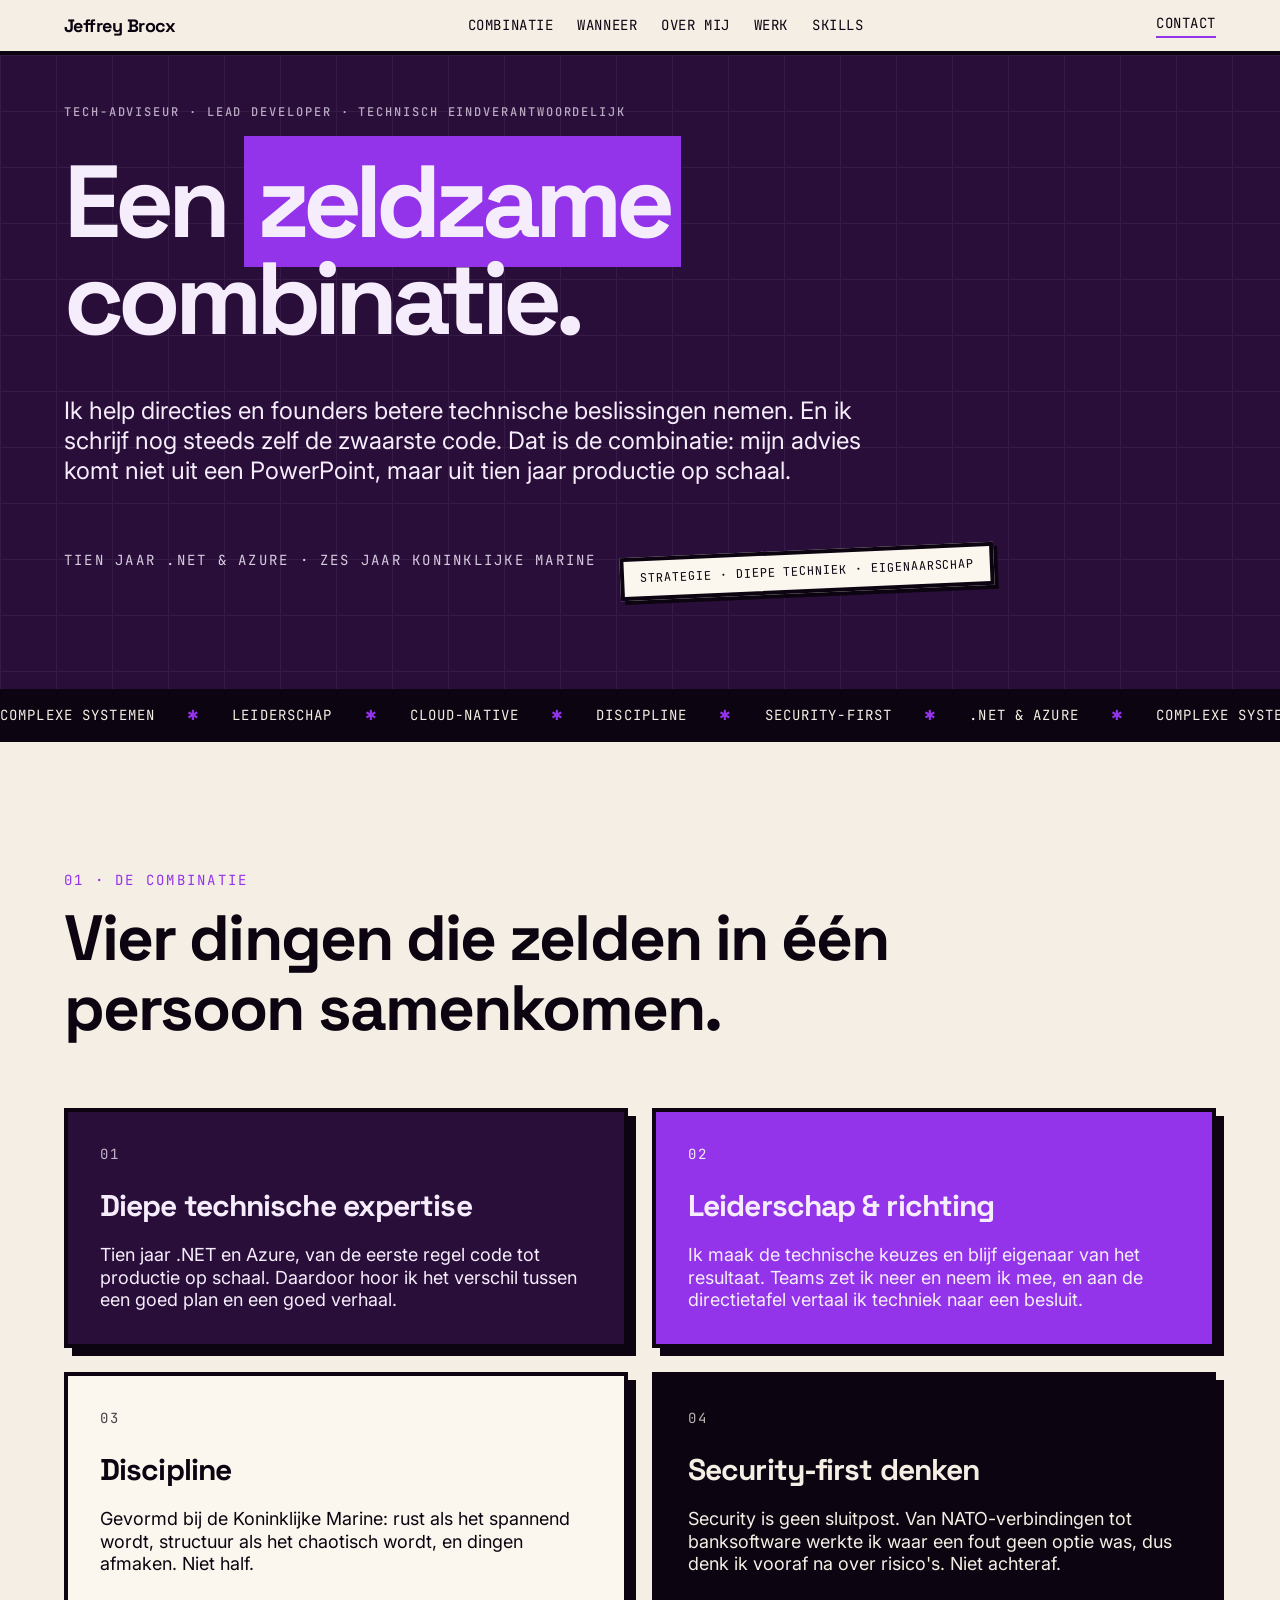
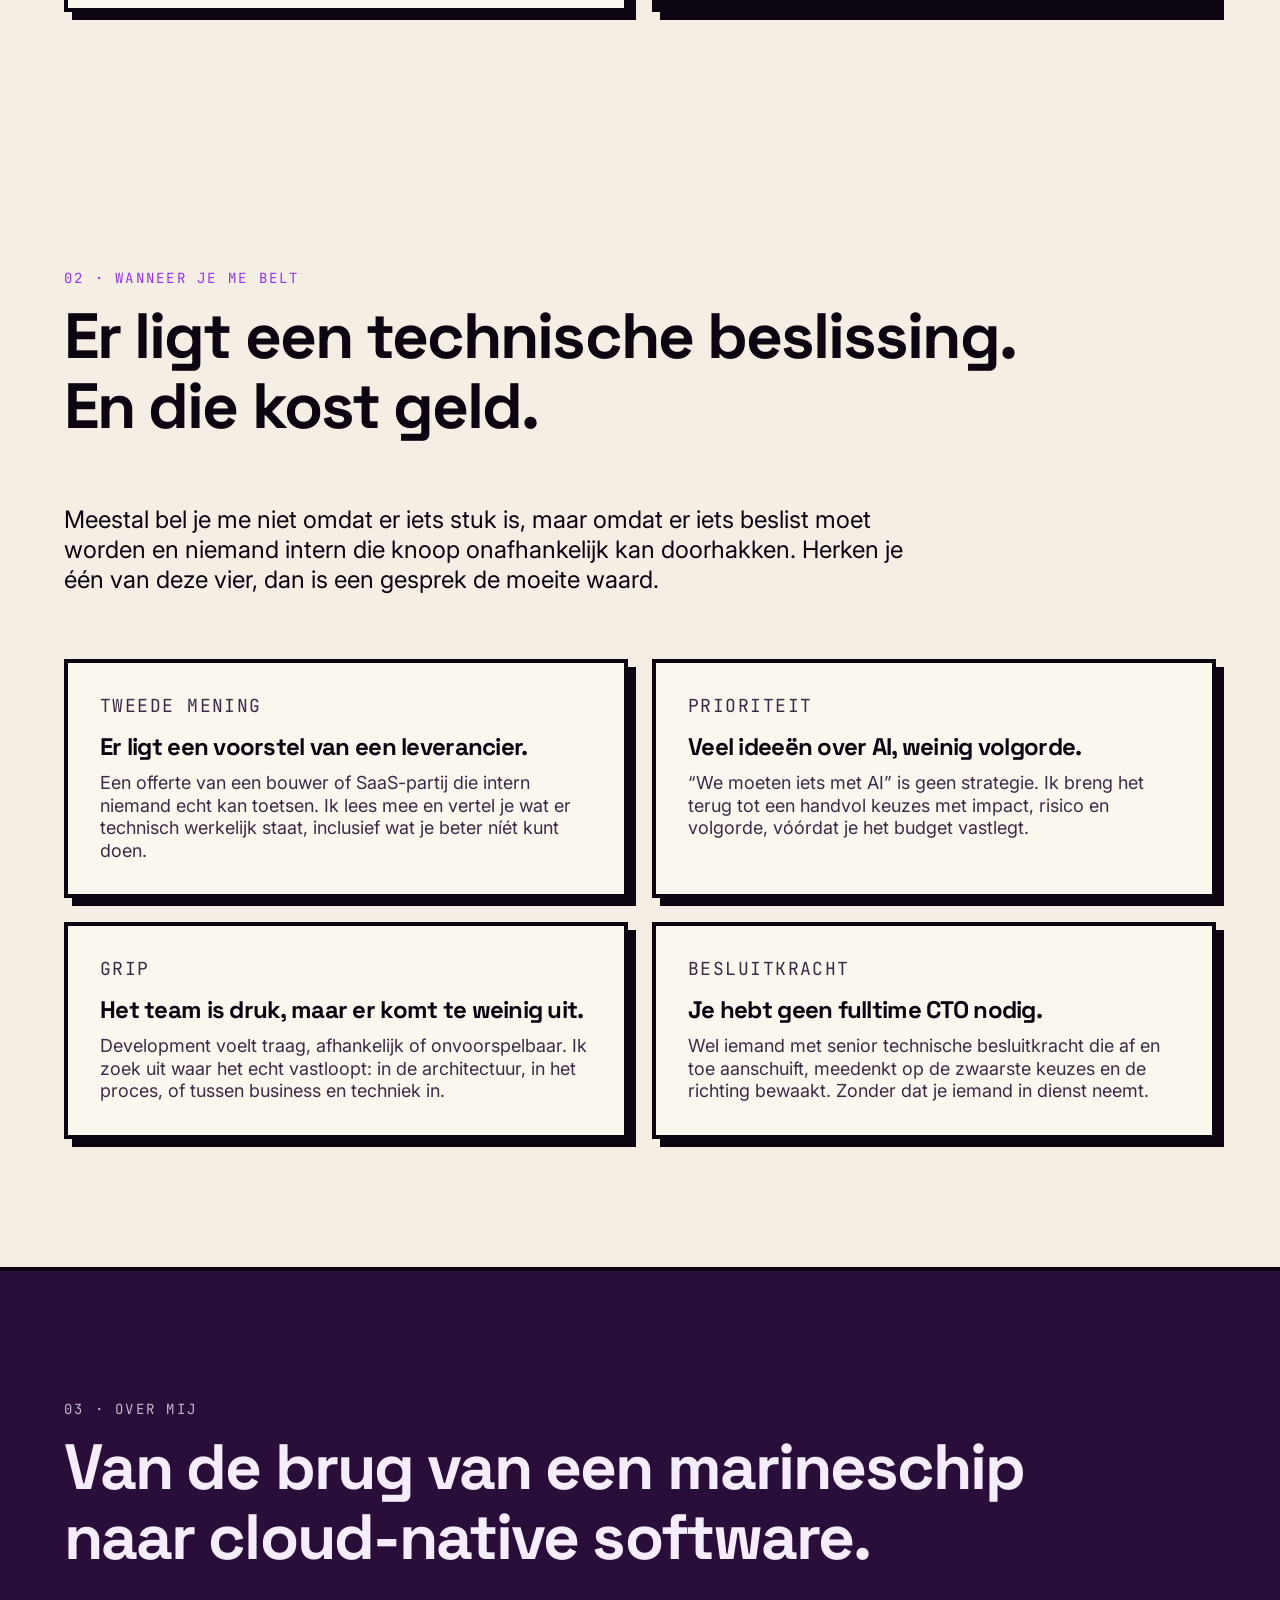
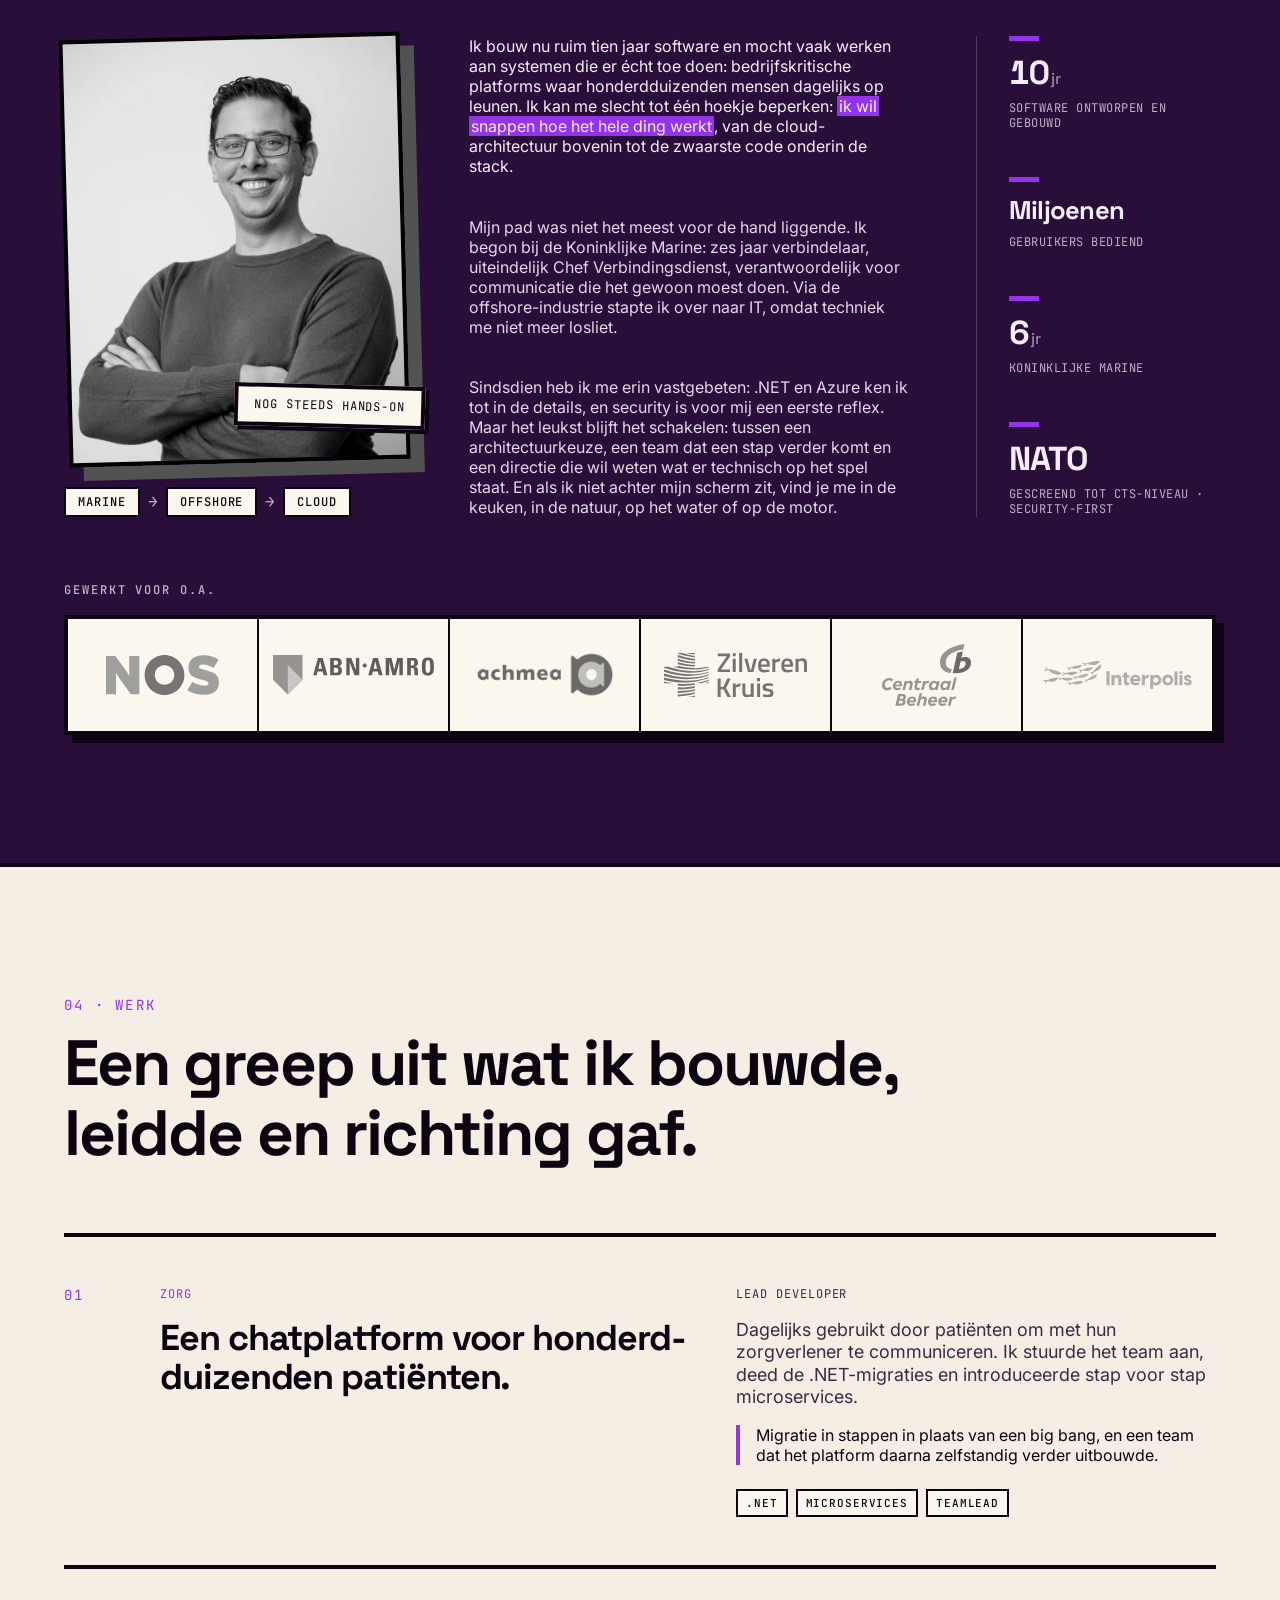
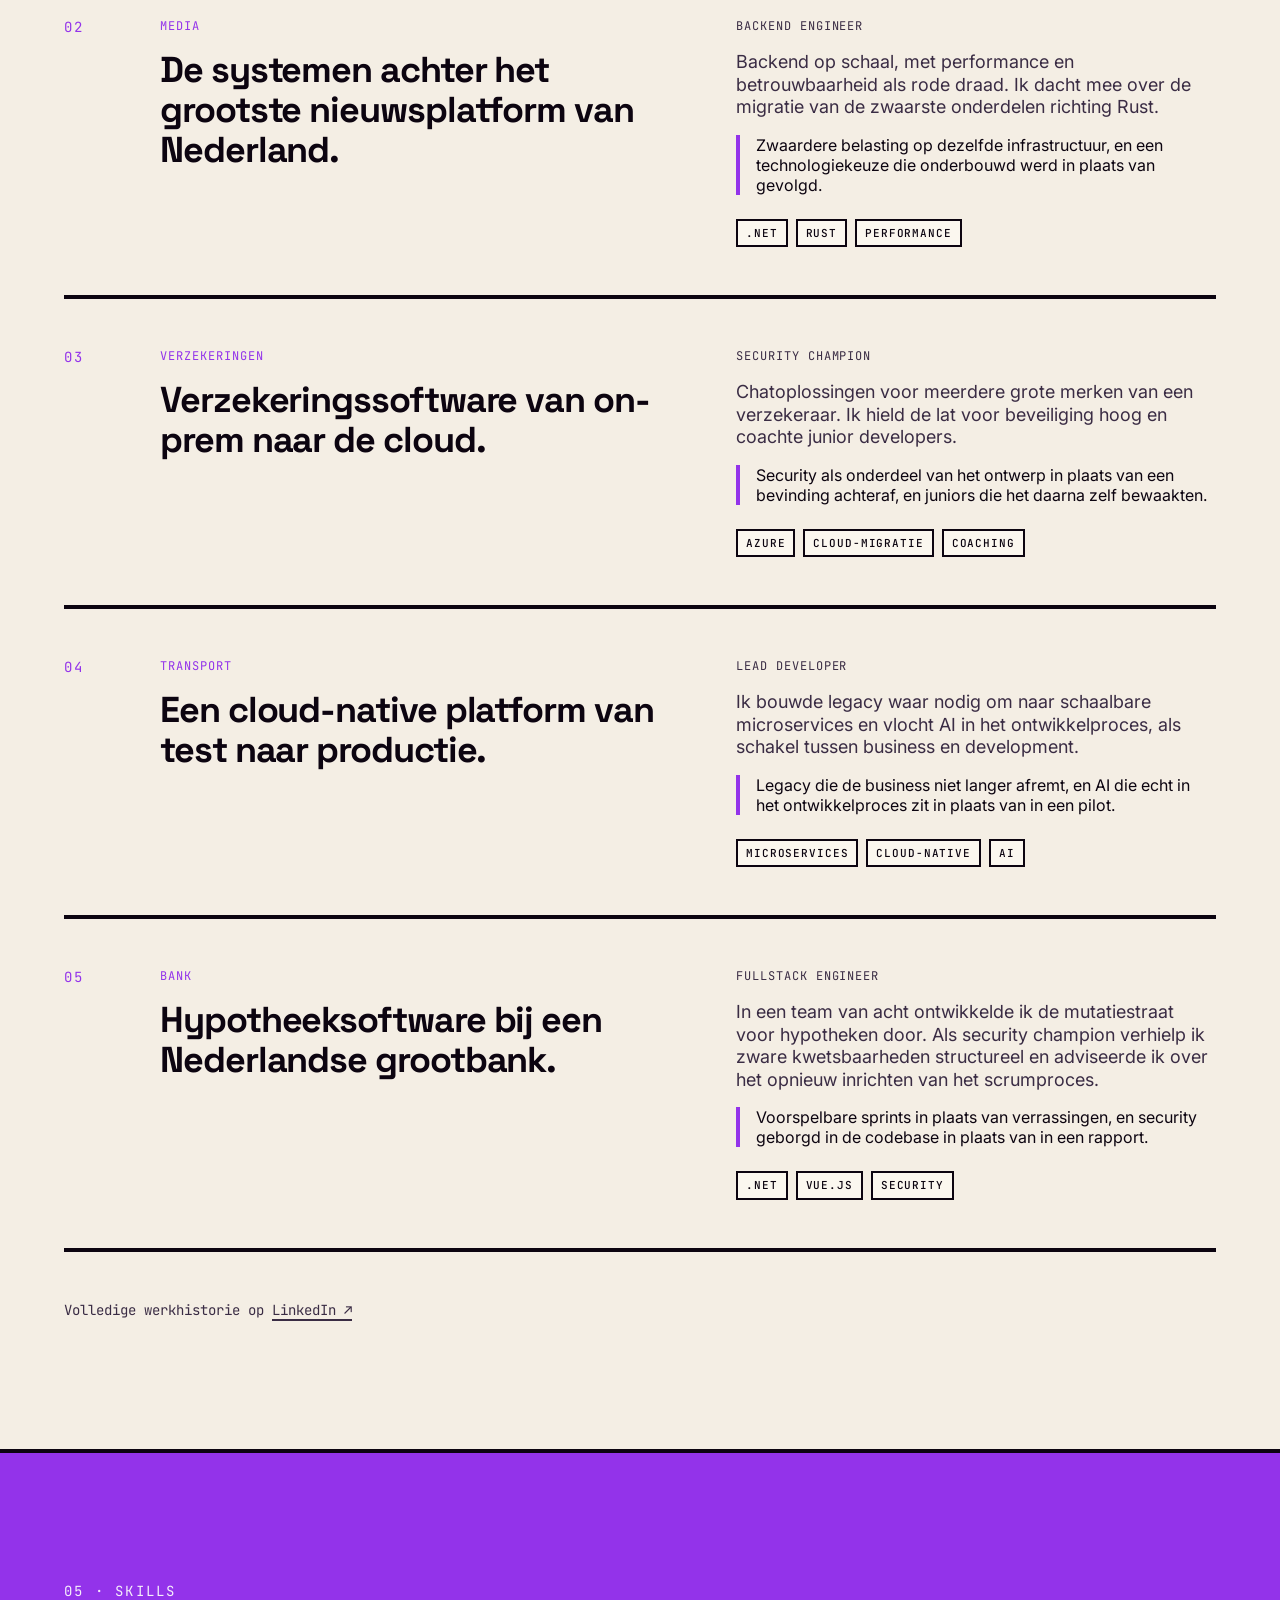
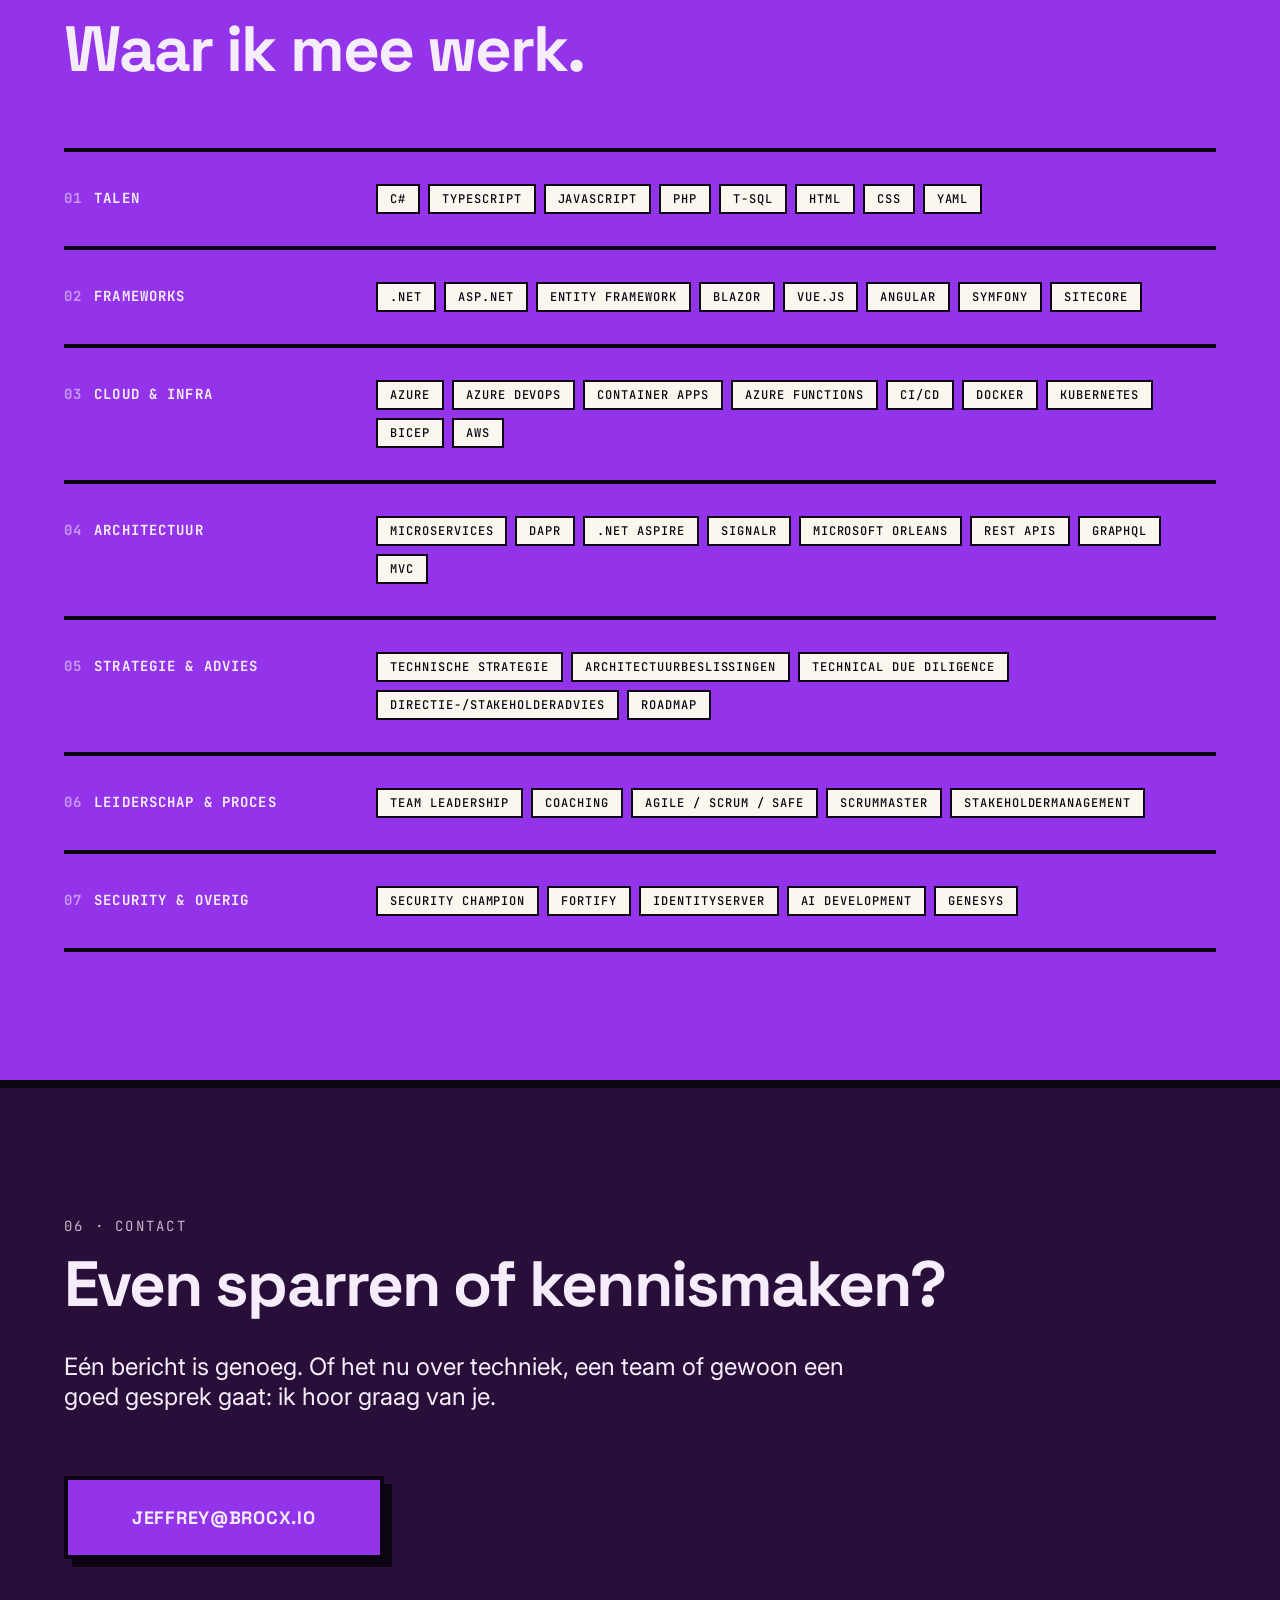
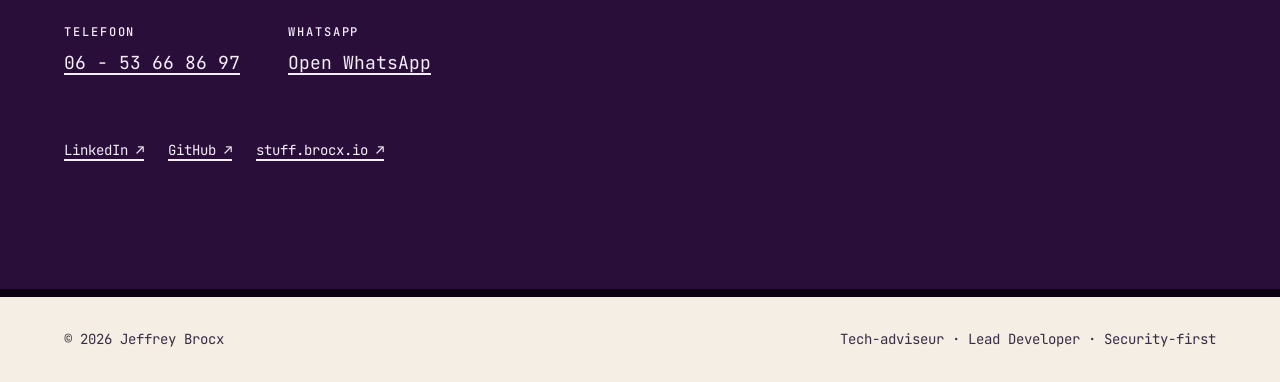
==== commit 81916bb5: "Migrate to v3" ====
--- a/index.html
+++ b/index.html
@@ -1,457 +1,530 @@
-<!DOCTYPE html>
-<html lang="nl-NL">
-<head>
-    <meta charset="UTF-8">
-    <!-- <meta name="robots" content="noindex, nofollow"> -->
-    <meta name="viewport" content="width=device-width, initial-scale=1, shrink-to-fit=no">
-    <title>Jeffrey Brocx</title>
-    <meta name="description" content="Jeffrey Brocx — Lead Developer .NET & Azure. Cloud-native architectuur, microservices en team coaching." />
-    <meta name="author" content="Jeffrey Brocx" />
-
-    <!--  FavIcon  -->
-    <link rel="icon" href="assets/img/logo.png">
-
-    <!-- Resource Hints -->
-    <link rel="preconnect" href="https://fonts.googleapis.com">
-    <link rel="preconnect" href="https://fonts.gstatic.com" crossorigin>
-
-    <!-- Preload LCP image -->
-    <link rel="preload" as="image" type="image/webp" href="assets/img/rsz_1jeff_mugshot.webp">
-
-    <!-- Critical CSS (above-the-fold: preloader + base layout) -->
-    <style>
-        html,body{background:#222}
-        body{font-family:"Muli",sans-serif;overscroll-behavior-y:contain;margin:0}
-        ::-moz-selection{background:rgba(255,74,41,.3)}::selection{background:rgba(255,74,41,.3)}
-        .full-screen{height:100vh}
-        h1,h2,h3,h4,h5,h6{font-family:"Poppins",sans-serif;line-height:1.618}
-        .base-color{color:#e24727!important}
-        .bg-base-color{background-color:#e24727!important}
-        header{height:64px;padding:15px;width:100%;background-color:transparent;position:fixed;z-index:1030;top:0}
-        .logo{position:fixed}
-        #overlayer{width:100%;height:100%;position:fixed;z-index:9999;background:#222}
-        .loader{position:fixed;top:calc(50% - 20px);left:calc(50% - 20px);z-index:99999;color:#e24727}
-        #pagepiling{height:100vh;overflow:hidden;position:relative}
-        .section{position:absolute;width:100%;height:100vh;top:0;left:0}
-        .pp-section{position:absolute;width:100%;height:100vh;top:0;left:0}
-        .nill-dark .section{background:#222}
-        .nill-dark .text-dark{color:#ccc!important}
-    </style>
-
-    <!-- Google Fonts (non-blocking) -->
-    <link rel="stylesheet" href="https://fonts.googleapis.com/css2?family=Muli:wght@400;600&family=Poppins:wght@400;500;600;700&display=swap" media="print" onload="this.media='all'">
-    <noscript><link rel="stylesheet" href="https://fonts.googleapis.com/css2?family=Muli:wght@400;600&family=Poppins:wght@400;500;600;700&display=swap"></noscript>
-
-    <!--  Non-critical CSS (async loading) -->
-    <link rel="stylesheet" href="assets/css/bootstrap.min.css?v=3" media="print" onload="this.media='all'">
-    <noscript><link rel="stylesheet" href="assets/css/bootstrap.min.css?v=3"></noscript>
-
-    <link rel="stylesheet" href="assets/css/jquery.pagepiling.css" media="print" onload="this.media='all'">
-    <noscript><link rel="stylesheet" href="assets/css/jquery.pagepiling.css"></noscript>
-
-    <link rel="stylesheet" href="assets/css/LineIcons.min.css" media="print" onload="this.media='all'">
-    <noscript><link rel="stylesheet" href="assets/css/LineIcons.min.css"></noscript>
-
-    <link rel="stylesheet" href="assets/css/owl.carousel.min.css" media="print" onload="this.media='all'">
-    <noscript><link rel="stylesheet" href="assets/css/owl.carousel.min.css"></noscript>
-
-    <link rel="stylesheet" href="assets/css/style.min.css?v=7" media="print" onload="this.media='all'">
-    <noscript><link rel="stylesheet" href="assets/css/style.min.css?v=7"></noscript>
-</head>
-
-<body class="pilling-page" data-spy="scroll" data-target="#scrollspy" data-offset="1">
-
-    <!--  Pre Loader  -->
-    <div id="overlayer">
-        <span class="spinner-grow spinner-grow-lg loader" role="status" aria-hidden="true"></span>
-    </div>
-
-    <!--  Page Pilling  Strat  -->
-    <div id="pagepiling" class="pagepiling">
-
-        <!--   Header Start -->
-        <header>
-            <div class="logo-area">
-                <a href="index.html" class="logo">
-                    <img src="assets/img/logo.png" alt="Jeffrey Brocx" width="53" height="70">
-                </a>
-            </div>
-            <div class="header-info-area">
-                <a class="overlay-menu-toggler lni-menu size-md" href="#" role="button" aria-label="Menu openen"></a>
-            </div>
-        </header>
-        <!--   Header End   -->
-        <!--    Overlay Menu Start    -->
-        <div class="overlay-menu bg-blue py-3 px-4 text-center center-item">
-            <!-- Overlay Menu -->
-            <div id="scrollspy" class="overlay-menu-list">
-                <div class="container">
-                    <div class="row">
-                        <div class="col-lg-8 offset-lg-2 overlay-nav">
-                            <ul class="list-group text-left" id="myMenu">
-                                <li data-menuanchor="home" class="list-group-item"><a href="#home">Home</a></li>
-                                <li data-menuanchor="about" class="list-group-item"><a href="#about">Over mij</a></li>
-                                <li data-menuanchor="exp" class="list-group-item"><a href="#exp">Ervaring</a></li>
-                                <li data-menuanchor="links" class="list-group-item"><a href="#links">Links</a></li>
-                            </ul>
-                            <ul class="list-group contact-info text-left mb-0">
-                                <li class="list-group-item"><span>Contact Info :</span></li>
-                                <!-- <li class="list-group-item"><span><i class="lni-map-marker"></i> Stad</span></li> -->
-                                <li class="list-group-item">
-                                    <span id="phoney-numbero-si-wrapper">
-                                        <i class="lni-phone-handset"></i>
-                                        <span id="phoney-numbero-si" style="padding:0;">
-                                            +31 6 12 24 56 78
-                                        </span>
-                                    </span>
-                                </li>
-                                <li class="list-group-item">
-                                    <span id="mailey-addresso-no-wrapper">
-                                        <i class="lni-envelope"></i>
-                                        <span id="mailey-addresso-no" style="padding:0;">
-                                            sjaak@sjakiestrekkerij.inc
-                                        </span>
-                                    </span>
-                                </li>
-                                <!-- <li class="list-group-item"><span><i class="lni-envelope"></i> <a href="#contact">Contactformulier</a></span></li> -->
-                                <li class="list-group-item"><span>Socials:</span></li>
-                                <li class="list-group-item">
-                                    <ul class="list-inline socials">
-                                        <li class="list-inline-item">
-                                            <a href="https://www.linkedin.com/in/%F0%9F%92%BB-jeffrey-brocx-b5148585/" target="_blank">
-                                                <i class="lni-linkedin-original"></i>
-                                            </a>
-                                        </li>
-                                        <li class="list-inline-item">
-                                            <a href="https://github.com/djefre" target="_blank">
-                                                <i class="lni-github"></i>
-                                            </a>
-                                        </li>
-                                        <li class="list-inline-item">
-                                            <a id="app-anchor-id" href="#" target="_blank">
-                                                <i class="lni-whatsapp"></i>
-                                            </a>
-                                        </li>
-                                    </ul>
-                                </li>
-                            </ul>
-                        </div>
-                    </div>
-                </div>
-            </div>
-        </div>
-        <!--    Overlay Menu End    -->
-        <!--    Home/home Start    -->
-        <section class="section pp-scrollable home home-02 full-screen p-0" id="home">
-            <div class="title-small">
-                <p class="text-dark">Home</p>
-            </div>
-            <div class="container-fluid">
-                <div class="row justify-content-center" id="home-slider">
-                    <div class="owl-carousel owl-theme">
-                        <div class="home-slide home-item1 full-screen"></div>
-                        <div class="home-slide home-item2 full-screen"></div>
-                        <div class="home-slide home-item3 full-screen"></div>
-                    </div>
-                </div>
-                <div class="text-center home-content">
-                    <div class="col-lg-12">
-                        <div class="home-content text-center">
-                            <img src="assets/img/rsz_1jeff_mugshot.webp" alt="Jeffrey Brocx" class="rounded-circle img-thumbnail" width="250" height="250">
-                            <h3 class="text-dark mb-0 mt-3">Ik ben Jeffrey Brocx</h3>
-                            <h4 class="text-dark text-capitalize mb-3 typed-text">
-                                <span class="base-color">Een  </span>
-                                <span class="element" data-elements="Lead Developer.,Techneut.,Verbinder.,Vader.,Bourgondier.,Motorrijder."></span>
-                            </h4>
-                            <ul class="list-inline social-icon mt-2">
-                                <li class="list-inline-item">
-                                    <a href="https://www.linkedin.com/in/%F0%9F%92%BB-jeffrey-brocx-b5148585/" target="_blank" aria-label="LinkedIn">
-                                        <i class="lni-linkedin-original text-dark"></i>
-                                    </a>
-                                </li>
-                                <li class="list-inline-item">
-                                    <a href="https://github.com/djefre" target="_blank" aria-label="GitHub">
-                                        <i class="lni-github text-dark"></i>
-                                    </a>
-                                </li>
-                            </ul>
-                        </div>
-                    </div>
-                </div>
-                <div class="home-icon">
-                    <a href="#about" aria-label="Scroll naar over mij">
-                        <i class="lni-arrow-down text-dark size-sm"></i>
-                    </a>
-                </div>
-            </div>
-        </section>
-        <!--   Home/home End    -->
-        <!--   About Start   -->
-        <section id="about" class="section pp-scrollable about text-dark">
-            <div class="title-small">
-                <p class="text-dark">Over mij</p>
-            </div>
-            <div class="display-table">
-                <div class="display-content">
-                    <div class="container">
-                        <div class="row mt-4">
-                            <div class="col-lg-4 col d-flex align-items-center justify-content-center">
-                                <img src="assets/img/jeff_mugshot.webp" alt="Jeffrey Brocx" class="rounded img-thumbnail" style="max-width:100%;width:350px;height:auto;" width="350" height="350">
-                            </div>
-                            <div class="col-lg-8 personal-item mb-4 mb-lg-0">
-                                <h2 class="text-dark mb-2">Over <span class="base-color">Mij</span></h2>
-                                <div class="row">
-                                    <div class="col-12">
-                                        Mijn carrière begon bij de Koninklijke Marine, waar ik zes jaar heb gevaren als verbindelaar
-                                        en Chef Verbindingsdienst. Na een periode in de offshore-industrie besloot ik over te stappen
-                                        naar IT om meer tijd thuis door te brengen en mijn passie voor technologie te volgen.
-                                        Inmiddels heb ik meer dan 10 jaar ervaring in softwareontwikkeling en heb ik mooie dingen
-                                        mogen bouwen, van chatplatforms voor honderdduizenden patiënten tot systemen achter
-                                        het grootste nieuwsplatform van Nederland.
-                                        <br/><br/>
-                                        Wat ik het liefst doe is teams beter maken. Ik ben op mijn best als ik samen met developers
-                                        kan bouwen, processen kan stroomlijnen en de vertaalslag kan maken tussen wat de business
-                                        wil en wat technisch slim is. De discipline en het security-bewustzijn uit mijn tijd bij de marine
-                                        neem ik overal in mee.
-                                        <br/><br/>
-                                        In mijn vrije tijd werk ik aan IT-projecten zoals Raspberry Pi's, eigen servers en security,
-                                        en blijf ik mezelf voortdurend ontwikkelen. Verder vind je mij in de keuken, in de natuur,
-                                        op het water of op de motor.
-                                    </div>
-                                </div>
-                            </div>
-                        </div>
-                        <div class="text-center">
-                            <div class="container">
-                                <div class="row mt-5">
-                                    <h4 class="h6 mb-0">Gewerkt voor o.a.:</h4>
-                                </div>
-                                <div class="row mt-4 rounded" style="align-items: baseline; background-color: rgb(255,255,255,0.75);">
-                                    <div class="col-lg-3 col-md-6 col-sm-12 mt-1 mt-5 mb-5">
-                                        <img style="max-width: 10em; height: auto;" src="assets/img/achmea-logo.webp" alt="Achmea" width="1272" height="424" loading="lazy" />
-                                    </div>
-                                    <div class="col-lg-3 col-md-6 col-sm-12 mt-1 mt-1 mb-5">
-                                        <img style="max-width: 10em; height: auto;" src="assets/img/nos-logo.svg" alt="NOS" width="405" height="143" loading="lazy" />
-                                    </div>
-                                    <div class="col-lg-3 col-md-6 col-sm-12 mt-1 mt-1 mb-5">
-                                        <img style="max-width: 10em; height: auto;" src="assets/img/elfsquad-logo.webp" alt="Elfsquad" width="1000" height="195" loading="lazy" />
-                                    </div>
-                                    <div class="col-lg-3 col-md-6 col-sm-12 mt-1 mb-5">
-                                        <img style="max-width: 10em; height: auto;" src="assets/img/arrix-logo.png" alt="Arrix" width="175" height="80" loading="lazy" />
-                                    </div>
-                                </div>
-                            </div>
-                        </div>
-                    </div>
-                </div>
-            </div>
-        </section>
-        <!--   About End    -->
-        <!--   exp Start   -->
-        <section id="exp" class="section pp-scrollable exp">
-            <div class="title-small">
-                <p class="text-dark">Ervaring</p>
-            </div>
-            <div class="display-table">
-                <div class="display-content">
-                    <div class="container">
-                        <div class="row">
-                            <div class="col-lg-12">
-                                <div class="text-left">
-                                    <h2 class="text-dark mb-3">Mijn <span class="base-color">Ervaring</span></h2>
-                                </div>
-                            </div>
-                        </div>
-                        <div class="row mt-2 mt-lg-4">
-                            <div class="col-lg-12">
-                                <h3 class="text-dark mb-2 mt-3 mt-lg-0"><i class="lni-pencil base-color"></i>Mijn laatste functies</h3>
-                                <ul class="timeline">
-                                    <li>
-                                        <h4 class="base-color mb-0 h6">Lead Developer <small class="text-muted" style="font-size: 0.75em;">· transport / cloud</small></h4>
-                                        <small class="text-muted">
-                                            C# | .NET 9/10 | Dapr | Aspire | Azure Container Apps | Microservices | CI/CD | AI Integration
-                                        </small>
-                                        <p class="text-dark py-3">
-                                            <span>
-                                                Een cloud-native platform van test naar productie gebracht met een team van 4 devs.
-                                                Gebouwd met .NET 9/10, Dapr en Azure Container Apps. Legacy software die wel een
-                                                opknapbeurt kon gebruiken, waar mogelijk omgebouwd naar schaalbare microservices.
-                                                AI in ons ontwikkelproces gevlochten, wat het opleveren flink versneld heeft.
-                                                De schakel tussen business en development.
-                                            </span>
-                                        </p>
-                                    </li>
-                                    <li>
-                                        <h4 class="base-color mb-0 h6">Senior Backend Engineer <small class="text-muted" style="font-size: 0.75em;">· media</small></h4>
-                                        <small class="text-muted">PHP | Doctrine | Symfony | AWS | S3 | Rust | DataDog | K8s | Docker | OpenShift | Treafik | Argo CD | Grafana | GraphQL | Linux</small>
-                                        <p class="text-dark py-3">
-                                            <span>
-                                                Backend-systemen draaiende houden en sneller maken bij een groot mediaplatform.
-                                                Veel PHP, niet altijd sexy, maar wel de realiteit. Performance en schaalbaarheid
-                                                waren hier de rode draad. Daarnaast betrokken bij de migratieplannen richting Rust
-                                                voor de zwaardere stukken. Infra draaide op Kubernetes en OpenShift. Samen met het
-                                                team interne processen verbeterd en betrouwbare oplossingen neergezet.
-                                            </span>
-                                        </p>
-                                    </li>
-                                    <li>
-                                        <h4 class="base-color mb-0 h6">Senior .NET Engineer <small class="text-muted" style="font-size: 0.75em;">· verzekeringen / chat</small></h4>
-                                        <small class="text-muted"> C# | ASP.NET | T-SQL | EntityFramework | SCRUM | JavaScript | HTML | CSS | YAML | Genesys | MVC | Fortify | Azure | Azure Functions | Application Insights | Azure SQL & storage | Azure KeyVault</small>
-                                        <p class="text-dark py-3">
-                                            <span>
-                                                Chatoplossingen gebouwd die door meerdere grote merken van een verzekeraar werden
-                                                gebruikt. Het leukste stuk: de migratie van on-prem naar de cloud. Daarnaast junior
-                                                devs gecoacht en als Security Champion de boel scherp gehouden op beveiligingsvlak.
-                                                Ontwikkelprocessen gestandaardiseerd en kwaliteitsnormen opgeschroefd.
-                                            </span>
-                                        </p>
-                                    </li>
-                                    <li>
-                                        <h4 class="base-color mb-0 h6">Lead Developer <small class="text-muted" style="font-size: 0.75em;">· zorg / chat</small></h4>
-                                        <small class="text-muted">
-                                            C# | ASP.NET | Azure | Microservices | Kubernetes | SignalR | Microsoft Orleans | Docker
-                                        </small>
-                                        <p class="text-dark py-3">
-                                            <span>
-                                                Lead Developer en deels Scrummaster bij een chatplatform in de zorg, dagelijks
-                                                gebruikt door een grote groep patiënten om met hun zorgverlener te communiceren.
-                                                Team van 3 devs en 2 DevOps engineers. Meerdere features toegevoegd,
-                                                .NET-migraties gedaan en stap voor stap microservices geïntroduceerd. En mijn
-                                                stokpaardje: processen en werkwijzen stroomlijnen zodat iedereen weet waar ze
-                                                aan toe zijn.
-                                            </span>
-                                        </p>
-                                    </li>
-                                </ul>
-                            </div>
-                        </div>
-                        <div class="row pt-6">
-                            <div class="col-lg-12">
-                                <div class="skill-categories">
-                                    <div class="skill-category">
-                                        <h4 class="skill-category-label h6">Talen</h4>
-                                        <div class="skill-tags">
-                                            <span class="skill-tag">C#</span>
-                                            <span class="skill-tag">JavaScript</span>
-                                            <span class="skill-tag">T-SQL</span>
-                                            <span class="skill-tag">HTML</span>
-                                            <span class="skill-tag">CSS</span>
-                                            <span class="skill-tag">YAML</span>
-                                            <span class="skill-tag">TypeScript</span>
-                                            <span class="skill-tag">PHP</span>
-                                        </div>
-                                    </div>
-                                    <div class="skill-category">
-                                        <h4 class="skill-category-label h6">Frameworks</h4>
-                                        <div class="skill-tags">
-                                            <span class="skill-tag">.NET</span>
-                                            <span class="skill-tag">ASP.NET</span>
-                                            <span class="skill-tag">Entity Framework</span>
-                                            <span class="skill-tag">Sitecore</span>
-                                            <span class="skill-tag">Vue.js</span>
-                                            <span class="skill-tag">Blazor</span>
-                                            <span class="skill-tag">Angular</span>
-                                            <span class="skill-tag">Symfony</span>
-                                        </div>
-                                    </div>
-                                    <div class="skill-category">
-                                        <h4 class="skill-category-label h6">Cloud & Infra</h4>
-                                        <div class="skill-tags">
-                                            <span class="skill-tag">Azure</span>
-                                            <span class="skill-tag">Azure DevOps</span>
-                                            <span class="skill-tag">Container Apps</span>
-                                            <span class="skill-tag">Azure Functions</span>
-                                            <span class="skill-tag">CI/CD</span>
-                                            <span class="skill-tag">Docker</span>
-                                            <span class="skill-tag">Kubernetes</span>
-                                            <span class="skill-tag">Bicep</span>
-                                            <span class="skill-tag">AWS</span>
-                                        </div>
-                                    </div>
-                                    <div class="skill-category">
-                                        <h4 class="skill-category-label h6">Architectuur</h4>
-                                        <div class="skill-tags">
-                                            <span class="skill-tag">Microservices</span>
-                                            <span class="skill-tag">Dapr</span>
-                                            <span class="skill-tag">.NET Aspire</span>
-                                            <span class="skill-tag">SignalR</span>
-                                            <span class="skill-tag">MVC</span>
-                                            <span class="skill-tag">REST APIs</span>
-                                            <span class="skill-tag">Microsoft Orleans</span>
-                                            <span class="skill-tag">GraphQL</span>
-                                        </div>
-                                    </div>
-                                    <div class="skill-category">
-                                        <h4 class="skill-category-label h6">Overig</h4>
-                                        <div class="skill-tags">
-                                            <span class="skill-tag">Security</span>
-                                            <span class="skill-tag">Team Leadership</span>
-                                            <span class="skill-tag">Agile / SCRUM / SAFe</span>
-                                            <span class="skill-tag">AI Development</span>
-                                            <span class="skill-tag">IdentityServer</span>
-                                            <span class="skill-tag">Fortify</span>
-                                            <span class="skill-tag">Genesys</span>
-                                        </div>
-                                    </div>
-                                </div>
-                            </div>
-                        </div>
-                    </div>
-                </div>
-            </div>
-        </section>
-        <!--   exp End   -->
-        <!--   Links Start   -->
-        <section id="links" class="section pp-scrollable links">
-            <div class="title-small">
-                <p class="text-dark">Links</p>
-            </div>
-            <div class="display-table">
-                <div class="display-content">
-                    <div class="container">
-                        <div class="row mt-5 justify-content-center">
-                            <div class="col-lg-4 col-md-4 col-6 mb-4 px-3">
-                                <a href="https://stuff.brocx.io" target="_blank" rel="noopener" class="link-card d-flex flex-column align-items-center justify-content-center text-decoration-none text-center h-100" style="padding: 2.5rem 1.5rem;">
-                                    <i class="lni-code-alt base-color d-block mb-3" style="font-size: 3.5rem;"></i>
-                                    <p class="text-muted mb-0">Dingen die ik bouw als niemand kijkt</p>
-                                </a>
-                            </div>
-                            <div class="col-lg-4 col-md-4 col-6 mb-4 px-3">
-                                <a href="https://www.linkedin.com/in/%F0%9F%92%BB-jeffrey-brocx-b5148585/" target="_blank" rel="noopener" class="link-card d-flex flex-column align-items-center justify-content-center text-decoration-none text-center h-100" style="padding: 2.5rem 1.5rem;">
-                                    <i class="lni-linkedin-original base-color d-block mb-3" style="font-size: 3.5rem;"></i>
-                                    <p class="text-muted mb-0">Professioneel netwerk en achtergrond</p>
-                                </a>
-                            </div>
-                            <div class="col-lg-4 col-md-4 col-6 mb-4 px-3">
-                                <a href="https://github.com/djefre" target="_blank" rel="noopener" class="link-card d-flex flex-column align-items-center justify-content-center text-decoration-none text-center h-100" style="padding: 2.5rem 1.5rem;">
-                                    <i class="lni-github base-color d-block mb-3" style="font-size: 3.5rem;"></i>
-                                    <p class="text-muted mb-0">Open source en persoonlijke projecten</p>
-                                </a>
-                            </div>
-                        </div>
-                    </div>
-                </div>
-            </div>
-        </section>
-        <!--   Links End   -->
-        <!--   Color Scheme  -->
-        <div>
-            <a id="darkmodebutton" class="color-scheme text-white bg-base-color d-inline-block" href="#" role="button" aria-label="Donker thema"><i class="lni-night"></i></a>
-            <a class="color-scheme color-scheme-light text-white bg-base-color d-none" href="#" role="button" aria-label="Licht thema"><i class="lni-sun"></i></a>
-        </div>
-    </div>
-    <!--  Page Pilling  End -->
-    <!--  Typed Js  -->
-    <script async src="assets/js/typed.min.js?v=2"></script>
-    <!--  JavaScripts  -->
-    <script defer src="assets/js/jquery-3.4.1.min.js"></script>
-    <!--   Page Pilling Js     -->
-    <script defer src="assets/js/jquery.pagepiling.min.js?v=2"></script>
-    <!--  Bootstrap Js  -->
-    <script defer src="assets/js/bootstrap.min.js?v=2"></script>
-    <!--  Owl carousel Js  -->
-    <script defer src="assets/js/owl.carousel.min.js"></script>
-    <!--  Custom JS  -->
-    <script defer src="assets/js/app.min.js?v=8"></script>
-</body>
-</html>
+<!doctype html>
+<html lang="nl-NL">
+<head>
+  <meta charset="utf-8">
+  <meta name="viewport" content="width=device-width, initial-scale=1">
+  <title>Jeffrey Brocx · Tech-adviseur &amp; Lead Developer</title>
+  <meta name="description" content="Jeffrey Brocx helpt directies en founders technische beslissingen nemen: van tweede mening op een leveranciersvoorstel tot senior besluitkracht zonder fulltime CTO.">
+  <meta name="author" content="Jeffrey Brocx">
+  <meta name="theme-color" content="#2a0e3a">
+  <link rel="canonical" href="https://jeffrey.brocx.io/">
+  <link rel="icon" href="assets/img/logo.png">
+
+  <!-- Open Graph / social -->
+  <meta property="og:type" content="profile">
+  <meta property="og:locale" content="nl_NL">
+  <meta property="og:site_name" content="Jeffrey Brocx">
+  <meta property="og:title" content="Jeffrey Brocx · een zeldzame combinatie">
+  <meta property="og:description" content="Ik help directies en founders betere technische beslissingen nemen. En ik schrijf nog steeds zelf de zwaarste code. Advies dat niet uit een PowerPoint komt, maar uit tien jaar productie op schaal.">
+  <meta property="og:url" content="https://jeffrey.brocx.io/">
+  <meta property="og:image" content="https://jeffrey.brocx.io/assets/img/jeff_mugshot.webp">
+  <meta property="og:image:alt" content="Jeffrey Brocx">
+  <meta name="twitter:card" content="summary_large_image">
+
+  <!-- Critical: prevent flash of unstyled background -->
+  <style>html,body{background:#f4eee4}</style>
+
+  <link rel="preconnect" href="https://fonts.googleapis.com">
+  <link rel="preconnect" href="https://fonts.gstatic.com" crossorigin>
+  <link rel="stylesheet" href="https://fonts.googleapis.com/css2?family=Space+Grotesk:wght@400;500;700&family=Inter:wght@400;500;600&family=JetBrains+Mono:wght@400;500&display=swap" media="print" onload="this.media='all'">
+  <noscript><link rel="stylesheet" href="https://fonts.googleapis.com/css2?family=Space+Grotesk:wght@400;500;700&family=Inter:wght@400;500;600&family=JetBrains+Mono:wght@400;500&display=swap"></noscript>
+
+  <!-- ?v= is een cache-buster. GitHub Pages serveert CSS met max-age=600 en de
+       CDN houdt het object soms nog langer vast, dus na een deploy kan nieuwe
+       HTML tijdelijk met oude CSS worden gecombineerd; bij een hernoemde class
+       levert dat een zichtbaar kapotte pagina op. BUMP DEZE WAARDE BIJ ELKE
+       DEPLOY DIE CSS RAAKT. -->
+  <link rel="stylesheet" href="assets/css/style.css?v=2026-08-18">
+
+  <link rel="stylesheet" href="assets/css/page.css?v=2026-08-18">
+
+  <script type="application/ld+json">
+  {
+    "@context": "https://schema.org",
+    "@type": "Person",
+    "name": "Jeffrey Brocx",
+    "url": "https://jeffrey.brocx.io/",
+    "jobTitle": "Tech-adviseur & Lead Developer",
+    "image": "https://jeffrey.brocx.io/assets/img/jeff_mugshot.webp",
+    "knowsAbout": [".NET", "Azure", "Cloud-native architectuur", "Microservices", "Security", "Technisch leiderschap", "Technische strategie", "Architectuurbeslissingen", "Technical due diligence", "Fractional CTO"],
+    "sameAs": [
+      "https://www.linkedin.com/in/%F0%9F%92%BB-jeffrey-brocx-b5148585/",
+      "https://github.com/djefre"
+    ]
+  }
+  </script>
+</head>
+<body>
+  <a href="#main" class="skip-link">Naar inhoud</a>
+
+  <!-- ============================= TOP BAR ============================= -->
+  <header class="topbar">
+    <div class="container">
+      <div class="topbar__inner">
+        <a href="#top" class="topbar__brand">Jeffrey&nbsp;Brocx</a>
+        <nav class="topbar__nav" aria-label="Hoofdmenu">
+          <a href="#combinatie">Combinatie</a>
+          <a href="#wanneer">Wanneer</a>
+          <a href="#over">Over mij</a>
+          <a href="#werk">Werk</a>
+          <a href="#skills">Skills</a>
+        </nav>
+        <a href="#contact" class="topbar__cta">Contact</a>
+      </div>
+    </div>
+  </header>
+
+  <main id="main">
+
+    <!-- ============================== HERO ============================== -->
+    <section id="top" class="hero">
+      <div class="container">
+        <div class="hero__inner">
+          <p class="eyebrow mb-6">Tech-adviseur · Lead Developer · Technisch eindverantwoordelijk</p>
+
+          <h1 class="display mb-7">
+            Een <span class="mark">zeldzame</span> combinatie.
+          </h1>
+
+          <p class="text-xl md:text-2xl leading-snug mb-8 measure-lead">
+            Ik help directies en founders betere technische beslissingen nemen. En ik schrijf nog
+            steeds zelf de zwaarste code. Dat is de combinatie: mijn advies komt niet uit een
+            PowerPoint, maar uit tien jaar productie op schaal.
+          </p>
+
+          <div class="flex flex-col gap-5 md:flex-row md:items-center md:justify-between">
+            <p class="hero__role">Tien jaar .NET &amp; Azure · zes jaar Koninklijke Marine</p>
+            <span class="sticker">Strategie · Diepe techniek · Eigenaarschap</span>
+          </div>
+        </div>
+      </div>
+    </section>
+
+    <!-- ============================= MARQUEE ============================= -->
+    <div class="marquee" aria-hidden="true">
+      <div class="marquee__track">
+        <span>Complexe&nbsp;systemen</span><span>Leiderschap</span><span>Cloud-native</span><span>Discipline</span>
+        <span>Security-first</span><span>.NET&nbsp;&amp;&nbsp;Azure</span>
+        <span>Complexe&nbsp;systemen</span><span>Leiderschap</span><span>Cloud-native</span><span>Discipline</span>
+        <span>Security-first</span><span>.NET&nbsp;&amp;&nbsp;Azure</span>
+      </div>
+    </div>
+
+    <!-- ========================== COMBINATIE ============================ -->
+    <section id="combinatie" class="section">
+      <div class="container">
+        <p class="section-index">DE COMBINATIE</p>
+        <h2 class="h-section mb-8">Vier dingen die zelden in één persoon samenkomen.</h2>
+
+        <div class="combo">
+          <article class="combo__card combo__card--1">
+            <div class="combo__nr">01</div>
+            <h3 class="combo__title">Diepe technische expertise</h3>
+            <p>Tien jaar .NET en Azure, van de eerste regel code tot productie op schaal. Daardoor hoor ik het verschil tussen een goed plan en een goed verhaal.</p>
+          </article>
+          <article class="combo__card combo__card--2">
+            <div class="combo__nr">02</div>
+            <h3 class="combo__title">Leiderschap &amp; richting</h3>
+            <p>Ik maak de technische keuzes en blijf eigenaar van het resultaat. Teams zet ik neer en neem ik mee, en aan de directietafel vertaal ik techniek naar een besluit.</p>
+          </article>
+          <article class="combo__card combo__card--3">
+            <div class="combo__nr">03</div>
+            <h3 class="combo__title">Discipline</h3>
+            <p>Gevormd bij de Koninklijke Marine: rust als het spannend wordt, structuur als het chaotisch wordt, en dingen afmaken. Niet half.</p>
+          </article>
+          <article class="combo__card combo__card--4">
+            <div class="combo__nr">04</div>
+            <h3 class="combo__title">Security-first denken</h3>
+            <p>Security is geen sluitpost. Van NATO-verbindingen tot banksoftware werkte ik waar een fout geen optie was, dus denk ik vooraf na over risico's. Niet achteraf.</p>
+          </article>
+        </div>
+      </div>
+    </section>
+
+    <!-- ============================== WANNEER ============================== -->
+    <!-- Vervangt de oude "Rol"-sectie, die inhoudelijk een doublure van
+         "De Combinatie" was. Zelfde kaartcomponent, ander doel: niet wie ik
+         ben, maar wanneer je me belt, geschreven vanuit herkenning bij de
+         lezer (directie / founder), niet vanuit mijn taakomschrijving. -->
+    <section id="wanneer" class="section">
+      <div class="container">
+        <p class="section-index">WANNEER JE ME BELT</p>
+        <h2 class="h-section mb-8">Er ligt een technische beslissing. En die kost geld.</h2>
+
+        <p class="text-xl md:text-2xl leading-snug mb-8 measure-lead">
+          Meestal bel je me niet omdat er iets stuk is, maar omdat er iets beslist moet worden en
+          niemand intern die knoop onafhankelijk kan doorhakken. Herken je één van deze vier, dan
+          is een gesprek de moeite waard.
+        </p>
+
+        <div class="signal">
+          <article class="signal__card">
+            <p class="signal__cat">Tweede mening</p>
+            <h3 class="signal__title">Er ligt een voorstel van een leverancier.</h3>
+            <p>Een offerte van een bouwer of SaaS-partij die intern niemand echt kan toetsen. Ik lees mee en vertel je wat er technisch werkelijk staat, inclusief wat je beter níét kunt doen.</p>
+          </article>
+          <article class="signal__card">
+            <p class="signal__cat">Prioriteit</p>
+            <h3 class="signal__title">Veel ideeën over AI, weinig volgorde.</h3>
+            <p>&ldquo;We moeten iets met AI&rdquo; is geen strategie. Ik breng het terug tot een handvol keuzes met impact, risico en volgorde, vóórdat je het budget vastlegt.</p>
+          </article>
+          <article class="signal__card">
+            <p class="signal__cat">Grip</p>
+            <h3 class="signal__title">Het team is druk, maar er komt te weinig uit.</h3>
+            <p>Development voelt traag, afhankelijk of onvoorspelbaar. Ik zoek uit waar het echt vastloopt: in de architectuur, in het proces, of tussen business en techniek in.</p>
+          </article>
+          <article class="signal__card">
+            <p class="signal__cat">Besluitkracht</p>
+            <h3 class="signal__title">Je hebt geen fulltime CTO nodig.</h3>
+            <p>Wel iemand met senior technische besluitkracht die af en toe aanschuift, meedenkt op de zwaarste keuzes en de richting bewaakt. Zonder dat je iemand in dienst neemt.</p>
+          </article>
+        </div>
+      </div>
+    </section>
+
+    <!-- ============================= OVER MIJ ============================= -->
+    <section id="over" class="section bleed-primary">
+      <div class="container">
+        <p class="section-index">OVER MIJ</p>
+        <h2 class="h-section mb-8">Van de brug van een marineschip naar cloud-native software.</h2>
+
+        <div class="grid grid-cols-1 md:grid-cols-12 gap-7 md:gap-8 items-start">
+          <div class="md:col-span-4 about-visual">
+            <div class="portrait-frame">
+              <img class="portrait" src="assets/img/jeff_mugshot.webp" alt="Portret van Jeffrey Brocx"
+                   width="360" height="450" loading="lazy" decoding="async">
+              <span class="sticker portrait-frame__sticker">Nog steeds hands-on</span>
+            </div>
+            <p class="path">
+              <span class="tag">Marine</span>
+              <span class="path__arrow" aria-hidden="true">→</span>
+              <span class="tag">Offshore</span>
+              <span class="path__arrow" aria-hidden="true">→</span>
+              <span class="tag">Cloud</span>
+            </p>
+          </div>
+          <div class="about-body">
+            <p class="text-base md:text-lg leading-snug mb-5 measure">
+              Ik bouw nu ruim tien jaar software en mocht vaak werken aan systemen die er écht toe
+              doen: bedrijfskritische platforms waar honderdduizenden mensen dagelijks op leunen.
+              Ik kan me slecht tot één hoekje beperken: <span class="mark">ik wil snappen hoe het hele ding werkt</span>,
+              van de cloud-architectuur bovenin tot de zwaarste code onderin de stack.
+            </p>
+            <p class="text-base leading-snug mb-5 measure text-soft">
+              Mijn pad was niet het meest voor de hand liggende. Ik begon bij de Koninklijke Marine:
+              zes jaar verbindelaar, uiteindelijk Chef Verbindingsdienst, verantwoordelijk voor
+              communicatie die het gewoon moest doen. Via de offshore-industrie stapte ik over naar
+              IT, omdat techniek me niet meer losliet.
+            </p>
+            <p class="text-base leading-snug measure text-soft">
+              Sindsdien heb ik me erin vastgebeten: .NET en Azure ken ik tot in de details, en
+              security is voor mij een eerste reflex. Maar het leukst blijft het schakelen: tussen
+              een architectuurkeuze, een team dat een stap verder komt en een directie die wil weten
+              wat er technisch op het spel staat. En als ik niet achter mijn scherm zit, vind je me
+              in de keuken, in de natuur, op het water of op de motor.
+            </p>
+          </div>
+
+          <aside class="proof__stats proof__stats--rail md:col-span-3" aria-label="Kerncijfers">
+            <div class="proof__stat">
+              <span class="proof__tick" aria-hidden="true"></span>
+              <div class="proof__num">10<span class="proof__unit">jr</span></div>
+              <div class="proof__label">Software ontworpen en gebouwd</div>
+            </div>
+            <div class="proof__stat">
+              <span class="proof__tick" aria-hidden="true"></span>
+              <div class="proof__num proof__num--word">Miljoenen</div>
+              <div class="proof__label">Gebruikers bediend</div>
+            </div>
+            <div class="proof__stat">
+              <span class="proof__tick" aria-hidden="true"></span>
+              <div class="proof__num">6<span class="proof__unit">jr</span></div>
+              <div class="proof__label">Koninklijke Marine</div>
+            </div>
+            <div class="proof__stat">
+              <span class="proof__tick" aria-hidden="true"></span>
+              <div class="proof__num">NATO</div>
+              <div class="proof__label">Gescreend tot CTS-niveau · security-first</div>
+            </div>
+          </aside>
+        </div>
+
+        <p class="eyebrow mt-8 mb-4 text-softer">Gewerkt voor o.a.</p>
+        <div class="logos">
+          <div class="logos__cell"><img class="logo--nos" src="assets/img/nos-logo.svg" alt="NOS" width="405" height="143" loading="lazy"></div>
+          <div class="logos__cell"><img class="logo--abnamro" src="assets/img/abnamro-logo.svg" alt="ABN AMRO" width="295" height="73" loading="lazy"></div>
+          <div class="logos__cell"><img class="logo--achmea" src="assets/img/achmea-logo.webp" alt="Achmea" width="1272" height="424" loading="lazy"></div>
+          <div class="logos__cell"><img class="logo--zk" src="assets/img/zilverenkruis-logo.svg" alt="Zilveren Kruis" width="300" height="92" loading="lazy"></div>
+          <div class="logos__cell"><img class="logo--cb" src="assets/img/centraalbeheer-logo.svg" alt="Centraal Beheer" width="213" height="150" loading="lazy"></div>
+          <div class="logos__cell"><img class="logo--ipo" src="assets/img/interpolis-logo.svg" alt="Interpolis" width="143" height="27" loading="lazy"></div>
+        </div>
+      </div>
+    </section>
+
+    <!-- ============================== WERK ============================== -->
+    <section id="werk" class="section">
+      <div class="container">
+        <p class="section-index">WERK</p>
+        <h2 class="h-section mb-8">Een greep uit wat ik bouwde, leidde en richting gaf.</h2>
+
+        <div class="work">
+          <article class="work__item">
+            <div class="work__index" aria-hidden="true">01</div>
+            <div class="work__lead">
+              <span class="work__sector">Zorg</span>
+              <h3 class="work__statement">Een chatplatform voor honderd­duizenden patiënten.</h3>
+            </div>
+            <div class="work__meta">
+              <span class="work__role">Lead Developer</span>
+              <p class="work__context">
+                Dagelijks gebruikt door patiënten om met hun zorgverlener te communiceren. Ik stuurde
+                het team aan, deed de .NET-migraties en introduceerde stap voor stap microservices.
+              </p>
+              <p class="work__result">Migratie in stappen in plaats van een big bang, en een team
+                dat het platform daarna zelfstandig verder uitbouwde.</p>
+              <ul class="work__stack">
+                <li class="tag">.NET</li><li class="tag">Microservices</li><li class="tag">Teamlead</li>
+              </ul>
+            </div>
+          </article>
+
+          <article class="work__item">
+            <div class="work__index" aria-hidden="true">02</div>
+            <div class="work__lead">
+              <span class="work__sector">Media</span>
+              <h3 class="work__statement">De systemen achter het grootste nieuws­platform van Nederland.</h3>
+            </div>
+            <div class="work__meta">
+              <span class="work__role">Backend Engineer</span>
+              <p class="work__context">
+                Backend op schaal, met performance en betrouwbaarheid als rode draad. Ik dacht mee
+                over de migratie van de zwaarste onderdelen richting Rust.
+              </p>
+              <p class="work__result">Zwaardere belasting op dezelfde infrastructuur, en een
+                technologiekeuze die onderbouwd werd in plaats van gevolgd.</p>
+              <ul class="work__stack">
+                <li class="tag">.NET</li><li class="tag">Rust</li><li class="tag">Performance</li>
+              </ul>
+            </div>
+          </article>
+
+          <article class="work__item">
+            <div class="work__index" aria-hidden="true">03</div>
+            <div class="work__lead">
+              <span class="work__sector">Verzekeringen</span>
+              <h3 class="work__statement">Verzekerings­software van on-prem naar de cloud.</h3>
+            </div>
+            <div class="work__meta">
+              <span class="work__role">Security Champion</span>
+              <p class="work__context">
+                Chatoplossingen voor meerdere grote merken van een verzekeraar. Ik hield de lat voor
+                beveiliging hoog en coachte junior developers.
+              </p>
+              <p class="work__result">Security als onderdeel van het ontwerp in plaats van een
+                bevinding achteraf, en juniors die het daarna zelf bewaakten.</p>
+              <ul class="work__stack">
+                <li class="tag">Azure</li><li class="tag">Cloud-migratie</li><li class="tag">Coaching</li>
+              </ul>
+            </div>
+          </article>
+
+          <article class="work__item">
+            <div class="work__index" aria-hidden="true">04</div>
+            <div class="work__lead">
+              <span class="work__sector">Transport</span>
+              <h3 class="work__statement">Een cloud-native platform van test naar productie.</h3>
+            </div>
+            <div class="work__meta">
+              <span class="work__role">Lead Developer</span>
+              <p class="work__context">
+                Ik bouwde legacy waar nodig om naar schaalbare microservices en vlocht AI in het
+                ontwikkelproces, als schakel tussen business en development.
+              </p>
+              <p class="work__result">Legacy die de business niet langer afremt, en AI die echt in
+                het ontwikkelproces zit in plaats van in een pilot.</p>
+              <ul class="work__stack">
+                <li class="tag">Microservices</li><li class="tag">Cloud-native</li><li class="tag">AI</li>
+              </ul>
+            </div>
+          </article>
+
+          <article class="work__item">
+            <div class="work__index" aria-hidden="true">05</div>
+            <div class="work__lead">
+              <span class="work__sector">Bank</span>
+              <h3 class="work__statement">Hypotheek­software bij een Nederlandse grootbank.</h3>
+            </div>
+            <div class="work__meta">
+              <span class="work__role">Fullstack Engineer</span>
+              <p class="work__context">
+                In een team van acht ontwikkelde ik de mutatiestraat voor hypotheken door. Als security
+                champion verhielp ik zware kwetsbaarheden structureel en adviseerde ik over het
+                opnieuw inrichten van het scrumproces.
+              </p>
+              <p class="work__result">Voorspelbare sprints in plaats van verrassingen, en security
+                geborgd in de codebase in plaats van in een rapport.</p>
+              <ul class="work__stack">
+                <li class="tag">.NET</li><li class="tag">Vue.js</li><li class="tag">Security</li>
+              </ul>
+            </div>
+          </article>
+        </div>
+
+        <p class="mt-7 font-mono text-sm text-muted">
+          Volledige werkhistorie op
+          <a href="https://www.linkedin.com/in/%F0%9F%92%BB-jeffrey-brocx-b5148585/" target="_blank" rel="noopener" class="link">LinkedIn&nbsp;↗</a>
+        </p>
+      </div>
+    </section>
+
+    <!-- ============================== SKILLS ============================== -->
+    <section id="skills" class="section bleed-accent">
+      <div class="container">
+        <p class="section-index">SKILLS</p>
+        <h2 class="h-section mb-8">Waar ik mee werk.</h2>
+
+        <div class="skills">
+          <div class="skills__group">
+            <h3>Talen</h3>
+            <div class="skills__tags">
+              <span class="tag">C#</span><span class="tag">TypeScript</span><span class="tag">JavaScript</span>
+              <span class="tag">PHP</span><span class="tag">T-SQL</span><span class="tag">HTML</span>
+              <span class="tag">CSS</span><span class="tag">YAML</span>
+            </div>
+          </div>
+          <div class="skills__group">
+            <h3>Frameworks</h3>
+            <div class="skills__tags">
+              <span class="tag">.NET</span><span class="tag">ASP.NET</span><span class="tag">Entity Framework</span>
+              <span class="tag">Blazor</span><span class="tag">Vue.js</span><span class="tag">Angular</span>
+              <span class="tag">Symfony</span><span class="tag">Sitecore</span>
+            </div>
+          </div>
+          <div class="skills__group">
+            <h3>Cloud &amp; Infra</h3>
+            <div class="skills__tags">
+              <span class="tag">Azure</span><span class="tag">Azure DevOps</span><span class="tag">Container Apps</span>
+              <span class="tag">Azure Functions</span><span class="tag">CI/CD</span><span class="tag">Docker</span>
+              <span class="tag">Kubernetes</span><span class="tag">Bicep</span><span class="tag">AWS</span>
+            </div>
+          </div>
+          <div class="skills__group">
+            <h3>Architectuur</h3>
+            <div class="skills__tags">
+              <span class="tag">Microservices</span><span class="tag">Dapr</span><span class="tag">.NET Aspire</span>
+              <span class="tag">SignalR</span><span class="tag">Microsoft Orleans</span><span class="tag">REST APIs</span>
+              <span class="tag">GraphQL</span><span class="tag">MVC</span>
+            </div>
+          </div>
+          <div class="skills__group">
+            <h3>Strategie &amp; advies</h3>
+            <div class="skills__tags">
+              <span class="tag">Technische strategie</span><span class="tag">Architectuurbeslissingen</span><span class="tag">Technical due diligence</span>
+              <span class="tag">Directie-/stakeholderadvies</span><span class="tag">Roadmap</span>
+            </div>
+          </div>
+          <div class="skills__group">
+            <h3>Leiderschap &amp; proces</h3>
+            <div class="skills__tags">
+              <span class="tag">Team Leadership</span><span class="tag">Coaching</span><span class="tag">Agile / SCRUM / SAFe</span>
+              <span class="tag">Scrummaster</span><span class="tag">Stakeholdermanagement</span>
+            </div>
+          </div>
+          <div class="skills__group">
+            <h3>Security &amp; overig</h3>
+            <div class="skills__tags">
+              <span class="tag">Security Champion</span><span class="tag">Fortify</span><span class="tag">IdentityServer</span>
+              <span class="tag">AI Development</span><span class="tag">Genesys</span>
+            </div>
+          </div>
+        </div>
+      </div>
+    </section>
+
+    <!-- ============================= CONTACT ============================= -->
+    <section id="contact" class="section bleed-primary">
+      <div class="container">
+        <p class="section-index">CONTACT</p>
+        <h2 class="h-section mb-6">Even sparren of kennismaken?</h2>
+        <p class="text-xl md:text-2xl leading-snug mb-8 measure-lead">
+          Eén bericht is genoeg. Of het nu over techniek, een team of gewoon een goed gesprek gaat:
+          ik hoor graag van je.
+        </p>
+
+        <!-- Primary CTA: reveals into a button-styled mailto (anti-scrape).
+             Deliberately not .reveal-btn: the reveal is bound to [data-reveal],
+             and .reveal-btn would strip the button's padding/border/background. -->
+        <button type="button" class="btn btn--accent btn--lg"
+          data-reveal="PGEgaHJlZj0ibWFpbHRvOmplZmZyZXlAYnJvY3guaW8iIGNsYXNzPSJidG4gYnRuLS1hY2NlbnQgYnRuLS1sZyI+amVmZnJleUBicm9jeC5pbzwvYT4=">Klik voor mijn mailadres</button>
+
+        <div class="flex flex-wrap gap-7 mt-8 font-mono text-lg">
+          <div>
+            <div class="eyebrow mb-2">Telefoon</div>
+            <button type="button" class="reveal-btn"
+              data-reveal="PGEgaHJlZj0idGVsOiszMTY1MzY2ODY5NyIgY2xhc3M9ImxpbmsiPjA2IC0gNTMgNjYgODYgOTc8L2E+">Klik voor nummer</button>
+          </div>
+          <div>
+            <div class="eyebrow mb-2">WhatsApp</div>
+            <button type="button" class="reveal-btn"
+              data-reveal="PGEgaHJlZj0iaHR0cHM6Ly93YS5tZS8zMTY1MzY2ODY5Nz90ZXh0PUhhbGxvK0plZmZyZXkhK0lrK3phZytqZSt3ZWJzaXRlIiB0YXJnZXQ9Il9ibGFuayIgcmVsPSJub29wZW5lciIgY2xhc3M9ImxpbmsiPk9wZW4gV2hhdHNBcHA8L2E+">Klik voor WhatsApp</button>
+          </div>
+        </div>
+
+        <div class="flex flex-wrap gap-5 mt-8 font-mono text-sm">
+          <a href="https://www.linkedin.com/in/%F0%9F%92%BB-jeffrey-brocx-b5148585/" target="_blank" rel="noopener" class="link">LinkedIn ↗</a>
+          <a href="https://github.com/djefre" target="_blank" rel="noopener" class="link">GitHub ↗</a>
+          <a href="https://stuff.brocx.io" target="_blank" rel="noopener" class="link">stuff.brocx.io ↗</a>
+        </div>
+      </div>
+    </section>
+
+  </main>
+
+  <!-- ============================== FOOTER ============================== -->
+  <footer class="border-t-thick">
+    <div class="container">
+      <div class="py-6 flex flex-col md:flex-row justify-between gap-4 font-mono text-sm text-muted">
+        <div>© <span id="year">2026</span> Jeffrey Brocx</div>
+        <!-- SLOT: subtiele verwijzing naar advies./dev. zodra die live zijn -->
+        <div>Tech-adviseur · Lead Developer · Security-first</div>
+      </div>
+    </div>
+  </footer>
+
+  <script>
+    // Reveal obfuscated contact details on first interaction (anti-scrape).
+    //
+    // Any real interaction reveals ALL of them at once: scrollen, muis, toets
+    // of touch. Een beslisser die wil bellen mag niet eerst een knop hoeven
+    // klikken om het nummer te zien; scrapers lezen de HTML en krijgen base64.
+    // De klik op de knop zelf blijft werken als niets anders is afgevuurd
+    // (bijv. direct via toetsenbord naar de knop).
+    (function () {
+      var revealed = false;
+      function reveal() {
+        if (revealed) { return; }
+        revealed = true;
+        document.querySelectorAll('[data-reveal]').forEach(function (el) {
+          // Per element: een kapotte payload mag de andere onthullingen
+          // niet blokkeren; dit mechanisme is het doel van de pagina.
+          try {
+            var tmp = document.createElement('div');
+            tmp.innerHTML = atob(el.dataset.reveal);
+            var node = tmp.firstElementChild;
+            if (node) { el.replaceWith(node); }
+          } catch (err) { /* laat de knop staan */ }
+        });
+      }
+      ['pointerdown', 'pointermove', 'keydown', 'touchstart', 'scroll', 'wheel'].forEach(function (evt) {
+        window.addEventListener(evt, reveal, { once: true, passive: true });
+      });
+      document.querySelectorAll('[data-reveal]').forEach(function (el) {
+        el.addEventListener('click', reveal);
+      });
+    }());
+    var yearEl = document.getElementById('year');
+    if (yearEl) { yearEl.textContent = new Date().getFullYear(); }
+  </script>
+
+</body>
+</html>
--- a/assets/css/style.css
+++ b/assets/css/style.css
@@ -0,0 +1,883 @@
+/* ==========================================================================
+   Brutalism CSS Framework — v2
+   --------------------------------------------------------------------------
+   Minimal utility-first framework tuned for brutalist layouts.
+   All configurable values live on :root. Edit there, not inline.
+
+   Structure:
+     1.  Tokens (custom properties)
+     2.  Reset
+     3.  Base elements
+     4.  Typography utilities
+     5.  Layout (display, flex, grid)
+     6.  Spacing (margin, padding, gap)
+     7.  Sizing (width, height, max-width)
+     8.  Position
+     9.  Colors (bg, text, border)
+     10. Borders
+     11. Shadows (brutalist hard offsets)
+     12. Components (button, card, tag, divider)
+     13. Container & section
+     14. Responsive prefixes (sm, md, lg, xl)
+     15. Motion preferences
+   ========================================================================== */
+
+
+/* 1. TOKENS
+   ========================================================================== */
+
+:root {
+  /* --- Colors --- */
+  --color-background:    #f4eee4;
+  --color-surface:       #fbf7ef;
+  --color-text:          #0c0410;
+  --color-text-muted:    #3a2c44;
+  --color-primary:       #2a0e3a;
+  --color-primary-ink:   #f5edfb;
+  --color-accent:        #9333ea;
+  --color-border:        #0c0410;
+
+  /* --- Typography --- */
+  --font-display: "Space Grotesk", "Inter", system-ui, -apple-system, sans-serif;
+  --font-body:    "Inter", system-ui, -apple-system, sans-serif;
+  --font-mono:    "JetBrains Mono", ui-monospace, "SF Mono", Menlo, monospace;
+
+  /* Modular type scale — fluid where it matters */
+  --text-2xs:  0.6875rem;  /* 11px */
+  --text-xs:   0.75rem;    /* 12px */
+  --text-sm:   0.875rem;   /* 14px */
+  --text-base: 1rem;       /* 16px */
+  --text-lg:   1.125rem;   /* 18px */
+  --text-xl:   1.25rem;    /* 20px */
+  --text-2xl:  1.5rem;     /* 24px */
+  --text-3xl:  1.875rem;   /* 30px */
+  --text-4xl:  2.25rem;    /* 36px */
+  --text-5xl:  3rem;       /* 48px */
+  --text-6xl:  clamp(2.75rem, 5vw, 4rem);
+  --text-7xl:  clamp(3.5rem, 8vw, 6rem);
+  --text-8xl:  clamp(4.5rem, 12vw, 9rem);
+  --text-9xl:  clamp(6rem, 16vw, 13rem);
+
+  --weight-regular: 400;
+  --weight-medium:  500;
+  --weight-semi:    600;
+  --weight-bold:    700;
+  --weight-black:   900;
+
+  --leading-none:    1;
+  --leading-tight:   1.1;
+  --leading-snug:    1.25;
+  --leading-normal:  1.5;
+  --leading-relaxed: 1.75;
+
+  --tracking-tightest: -0.06em;
+  --tracking-tight:    -0.03em;
+  --tracking-normal:   0;
+  --tracking-wide:     0.04em;
+  --tracking-wider:    0.08em;
+  --tracking-widest:   0.16em;
+
+  /* --- Spacing (4pt scale) --- */
+  --space-0:   0;
+  --space-1:   0.25rem;   /* 4  */
+  --space-2:   0.5rem;    /* 8  */
+  --space-3:   0.75rem;   /* 12 */
+  --space-4:   1rem;      /* 16 */
+  --space-5:   1.5rem;    /* 24 */
+  --space-6:   2rem;      /* 32 */
+  --space-7:   3rem;      /* 48 */
+  --space-8:   4rem;      /* 64 */
+  --space-9:   6rem;      /* 96 */
+  --space-10:  8rem;      /* 128 */
+  --space-11: 12rem;      /* 192 */
+
+  /* --- Borders --- */
+  --border-hairline: 1px;
+  --border-base:     2px;
+  --border-thick:    4px;
+  --border-heavy:    6px;
+  --border-brutal:   8px;
+
+  /* --- Shadows (no blur — that's the point) --- */
+  --shadow-xs:   2px 2px 0 var(--color-border);
+  --shadow-sm:   4px 4px 0 var(--color-border);
+  --shadow-base: 6px 6px 0 var(--color-border);
+  --shadow-md:   8px 8px 0 var(--color-border);
+  --shadow-lg:  12px 12px 0 var(--color-border);
+  --shadow-xl:  16px 16px 0 var(--color-border);
+
+  /* --- Transitions --- */
+  --duration-fast: 80ms;
+  --duration-base: 150ms;
+  --duration-slow: 300ms;
+  --ease-out:      cubic-bezier(0.16, 1, 0.3, 1);
+  --ease-in-out:   cubic-bezier(0.65, 0, 0.35, 1);
+
+  /* --- Breakpoints (reference values for matchMedia in JS) --- */
+  --bp-sm: 640px;
+  --bp-md: 768px;
+  --bp-lg: 1024px;
+  --bp-xl: 1280px;
+  --bp-2xl: 1536px;
+
+  /* --- Container widths --- */
+  --container-sm:   640px;
+  --container-md:   768px;
+  --container-lg:  1024px;
+  --container-xl:  1280px;
+  --container-2xl: 1440px;
+  --container-prose: 65ch;
+
+  /* --- Z-index --- */
+  --z-base:     0;
+  --z-dropdown: 10;
+  --z-sticky:   20;
+  --z-overlay:  30;
+  --z-modal:    40;
+  --z-toast:    50;
+}
+
+
+/* 2. RESET
+   ========================================================================== */
+
+*, *::before, *::after { box-sizing: border-box; }
+* { margin: 0; padding: 0; }
+
+html {
+  -webkit-text-size-adjust: 100%;
+  text-size-adjust: 100%;
+  line-height: var(--leading-normal);
+  -webkit-font-smoothing: antialiased;
+  -moz-osx-font-smoothing: grayscale;
+}
+
+img, picture, video, canvas, svg {
+  display: block;
+  max-width: 100%;
+  height: auto;
+}
+
+button, input, textarea, select {
+  font: inherit;
+  color: inherit;
+  background: none;
+  border: none;
+}
+
+button { cursor: pointer; }
+
+a {
+  color: inherit;
+  text-decoration: none;
+}
+
+ul, ol { list-style: none; }
+
+table { border-collapse: collapse; border-spacing: 0; }
+
+[hidden] { display: none !important; }
+
+
+/* 3. BASE ELEMENTS
+   ========================================================================== */
+
+body {
+  background: var(--color-background);
+  color: var(--color-text);
+  font-family: var(--font-body);
+  font-size: var(--text-base);
+  line-height: var(--leading-normal);
+  min-height: 100vh;
+  min-height: 100dvh;
+}
+
+::selection {
+  background: var(--color-primary);
+  color: var(--color-primary-ink);
+}
+
+:focus-visible {
+  outline: var(--border-thick) solid var(--color-accent);
+  outline-offset: 2px;
+}
+
+
+/* 4. TYPOGRAPHY UTILITIES
+   ========================================================================== */
+
+/* Families */
+.font-display { font-family: var(--font-display); }
+.font-body    { font-family: var(--font-body); }
+.font-mono    { font-family: var(--font-mono); }
+
+/* Sizes */
+.text-2xs  { font-size: var(--text-2xs); }
+.text-xs   { font-size: var(--text-xs); }
+.text-sm   { font-size: var(--text-sm); }
+.text-base { font-size: var(--text-base); }
+.text-lg   { font-size: var(--text-lg); }
+.text-xl   { font-size: var(--text-xl); }
+.text-2xl  { font-size: var(--text-2xl); }
+.text-3xl  { font-size: var(--text-3xl); }
+.text-4xl  { font-size: var(--text-4xl); }
+.text-5xl  { font-size: var(--text-5xl); }
+.text-6xl  { font-size: var(--text-6xl); }
+.text-7xl  { font-size: var(--text-7xl); }
+.text-8xl  { font-size: var(--text-8xl); }
+.text-9xl  { font-size: var(--text-9xl); }
+
+/* Weights */
+.font-regular { font-weight: var(--weight-regular); }
+.font-medium  { font-weight: var(--weight-medium); }
+.font-semi    { font-weight: var(--weight-semi); }
+.font-bold    { font-weight: var(--weight-bold); }
+.font-black   { font-weight: var(--weight-black); }
+
+/* Line height */
+.leading-none    { line-height: var(--leading-none); }
+.leading-tight   { line-height: var(--leading-tight); }
+.leading-snug    { line-height: var(--leading-snug); }
+.leading-normal  { line-height: var(--leading-normal); }
+.leading-relaxed { line-height: var(--leading-relaxed); }
+
+/* Letter spacing */
+.tracking-tightest { letter-spacing: var(--tracking-tightest); }
+.tracking-tight    { letter-spacing: var(--tracking-tight); }
+.tracking-normal   { letter-spacing: var(--tracking-normal); }
+.tracking-wide     { letter-spacing: var(--tracking-wide); }
+.tracking-wider    { letter-spacing: var(--tracking-wider); }
+.tracking-widest   { letter-spacing: var(--tracking-widest); }
+
+/* Alignment */
+.text-left   { text-align: left; }
+.text-center { text-align: center; }
+.text-right  { text-align: right; }
+.text-justify{ text-align: justify; }
+
+/* Transform */
+.uppercase  { text-transform: uppercase; }
+.lowercase  { text-transform: lowercase; }
+.capitalize { text-transform: capitalize; }
+.normal-case{ text-transform: none; }
+
+/* Decoration */
+.underline    { text-decoration: underline; }
+.line-through { text-decoration: line-through; }
+.no-underline { text-decoration: none; }
+
+/* White-space & wrap */
+.whitespace-nowrap   { white-space: nowrap; }
+.whitespace-normal   { white-space: normal; }
+.whitespace-pre      { white-space: pre; }
+.break-words         { overflow-wrap: break-word; }
+.break-all           { word-break: break-all; }
+.truncate {
+  overflow: hidden;
+  text-overflow: ellipsis;
+  white-space: nowrap;
+}
+
+
+/* 5. LAYOUT
+   ========================================================================== */
+
+/* Display */
+.block        { display: block; }
+.inline-block { display: inline-block; }
+.inline       { display: inline; }
+.flex         { display: flex; }
+.inline-flex  { display: inline-flex; }
+.grid         { display: grid; }
+.inline-grid  { display: inline-grid; }
+.hidden       { display: none; }
+
+/* Flex direction */
+.flex-row         { flex-direction: row; }
+.flex-row-reverse { flex-direction: row-reverse; }
+.flex-col         { flex-direction: column; }
+.flex-col-reverse { flex-direction: column-reverse; }
+
+/* Flex wrap */
+.flex-wrap         { flex-wrap: wrap; }
+.flex-nowrap       { flex-wrap: nowrap; }
+.flex-wrap-reverse { flex-wrap: wrap-reverse; }
+
+/* Flex grow/shrink */
+.flex-1     { flex: 1 1 0%; }
+.flex-auto  { flex: 1 1 auto; }
+.flex-none  { flex: none; }
+.grow       { flex-grow: 1; }
+.grow-0     { flex-grow: 0; }
+.shrink     { flex-shrink: 1; }
+.shrink-0   { flex-shrink: 0; }
+
+/* Justify */
+.justify-start    { justify-content: flex-start; }
+.justify-center   { justify-content: center; }
+.justify-end      { justify-content: flex-end; }
+.justify-between  { justify-content: space-between; }
+.justify-around   { justify-content: space-around; }
+.justify-evenly   { justify-content: space-evenly; }
+
+/* Align items */
+.items-start    { align-items: flex-start; }
+.items-center   { align-items: center; }
+.items-end      { align-items: flex-end; }
+.items-stretch  { align-items: stretch; }
+.items-baseline { align-items: baseline; }
+
+/* Align self */
+.self-start   { align-self: flex-start; }
+.self-center  { align-self: center; }
+.self-end     { align-self: flex-end; }
+.self-stretch { align-self: stretch; }
+
+/* Grid */
+.grid-cols-1  { grid-template-columns: repeat(1,  minmax(0, 1fr)); }
+.grid-cols-2  { grid-template-columns: repeat(2,  minmax(0, 1fr)); }
+.grid-cols-3  { grid-template-columns: repeat(3,  minmax(0, 1fr)); }
+.grid-cols-4  { grid-template-columns: repeat(4,  minmax(0, 1fr)); }
+.grid-cols-5  { grid-template-columns: repeat(5,  minmax(0, 1fr)); }
+.grid-cols-6  { grid-template-columns: repeat(6,  minmax(0, 1fr)); }
+.grid-cols-12 { grid-template-columns: repeat(12, minmax(0, 1fr)); }
+
+.col-span-1  { grid-column: span 1 / span 1; }
+.col-span-2  { grid-column: span 2 / span 2; }
+.col-span-3  { grid-column: span 3 / span 3; }
+.col-span-4  { grid-column: span 4 / span 4; }
+.col-span-5  { grid-column: span 5 / span 5; }
+.col-span-6  { grid-column: span 6 / span 6; }
+.col-span-12 { grid-column: span 12 / span 12; }
+.col-span-full { grid-column: 1 / -1; }
+
+
+/* 6. SPACING
+   ========================================================================== */
+
+/* Margin */
+.m-0  { margin: var(--space-0); }
+.m-1  { margin: var(--space-1); }
+.m-2  { margin: var(--space-2); }
+.m-3  { margin: var(--space-3); }
+.m-4  { margin: var(--space-4); }
+.m-5  { margin: var(--space-5); }
+.m-6  { margin: var(--space-6); }
+.m-7  { margin: var(--space-7); }
+.m-8  { margin: var(--space-8); }
+.m-auto { margin: auto; }
+
+.mx-0 { margin-inline: var(--space-0); }
+.mx-1 { margin-inline: var(--space-1); }
+.mx-2 { margin-inline: var(--space-2); }
+.mx-3 { margin-inline: var(--space-3); }
+.mx-4 { margin-inline: var(--space-4); }
+.mx-5 { margin-inline: var(--space-5); }
+.mx-6 { margin-inline: var(--space-6); }
+.mx-auto { margin-inline: auto; }
+
+.my-0 { margin-block: var(--space-0); }
+.my-1 { margin-block: var(--space-1); }
+.my-2 { margin-block: var(--space-2); }
+.my-3 { margin-block: var(--space-3); }
+.my-4 { margin-block: var(--space-4); }
+.my-5 { margin-block: var(--space-5); }
+.my-6 { margin-block: var(--space-6); }
+.my-7 { margin-block: var(--space-7); }
+.my-8 { margin-block: var(--space-8); }
+.my-9 { margin-block: var(--space-9); }
+.my-10 { margin-block: var(--space-10); }
+
+.mt-0 { margin-top: var(--space-0); }
+.mt-1 { margin-top: var(--space-1); }
+.mt-2 { margin-top: var(--space-2); }
+.mt-3 { margin-top: var(--space-3); }
+.mt-4 { margin-top: var(--space-4); }
+.mt-5 { margin-top: var(--space-5); }
+.mt-6 { margin-top: var(--space-6); }
+.mt-7 { margin-top: var(--space-7); }
+.mt-8 { margin-top: var(--space-8); }
+.mt-9 { margin-top: var(--space-9); }
+.mt-10 { margin-top: var(--space-10); }
+.mt-auto { margin-top: auto; }
+
+.mb-0 { margin-bottom: var(--space-0); }
+.mb-1 { margin-bottom: var(--space-1); }
+.mb-2 { margin-bottom: var(--space-2); }
+.mb-3 { margin-bottom: var(--space-3); }
+.mb-4 { margin-bottom: var(--space-4); }
+.mb-5 { margin-bottom: var(--space-5); }
+.mb-6 { margin-bottom: var(--space-6); }
+.mb-7 { margin-bottom: var(--space-7); }
+.mb-8 { margin-bottom: var(--space-8); }
+.mb-9 { margin-bottom: var(--space-9); }
+.mb-10 { margin-bottom: var(--space-10); }
+.mb-auto { margin-bottom: auto; }
+
+.ml-auto { margin-left: auto; }
+.mr-auto { margin-right: auto; }
+
+/* Padding */
+.p-0 { padding: var(--space-0); }
+.p-1 { padding: var(--space-1); }
+.p-2 { padding: var(--space-2); }
+.p-3 { padding: var(--space-3); }
+.p-4 { padding: var(--space-4); }
+.p-5 { padding: var(--space-5); }
+.p-6 { padding: var(--space-6); }
+.p-7 { padding: var(--space-7); }
+.p-8 { padding: var(--space-8); }
+
+.px-0 { padding-inline: var(--space-0); }
+.px-1 { padding-inline: var(--space-1); }
+.px-2 { padding-inline: var(--space-2); }
+.px-3 { padding-inline: var(--space-3); }
+.px-4 { padding-inline: var(--space-4); }
+.px-5 { padding-inline: var(--space-5); }
+.px-6 { padding-inline: var(--space-6); }
+.px-7 { padding-inline: var(--space-7); }
+.px-8 { padding-inline: var(--space-8); }
+
+.py-0 { padding-block: var(--space-0); }
+.py-1 { padding-block: var(--space-1); }
+.py-2 { padding-block: var(--space-2); }
+.py-3 { padding-block: var(--space-3); }
+.py-4 { padding-block: var(--space-4); }
+.py-5 { padding-block: var(--space-5); }
+.py-6 { padding-block: var(--space-6); }
+.py-7 { padding-block: var(--space-7); }
+.py-8 { padding-block: var(--space-8); }
+.py-9 { padding-block: var(--space-9); }
+.py-10 { padding-block: var(--space-10); }
+
+.pt-0 { padding-top: var(--space-0); }
+.pt-4 { padding-top: var(--space-4); }
+.pt-6 { padding-top: var(--space-6); }
+.pt-8 { padding-top: var(--space-8); }
+
+.pb-0 { padding-bottom: var(--space-0); }
+.pb-4 { padding-bottom: var(--space-4); }
+.pb-6 { padding-bottom: var(--space-6); }
+.pb-8 { padding-bottom: var(--space-8); }
+
+/* Gap */
+.gap-0 { gap: var(--space-0); }
+.gap-1 { gap: var(--space-1); }
+.gap-2 { gap: var(--space-2); }
+.gap-3 { gap: var(--space-3); }
+.gap-4 { gap: var(--space-4); }
+.gap-5 { gap: var(--space-5); }
+.gap-6 { gap: var(--space-6); }
+.gap-7 { gap: var(--space-7); }
+.gap-8 { gap: var(--space-8); }
+
+.gap-x-2 { column-gap: var(--space-2); }
+.gap-x-4 { column-gap: var(--space-4); }
+.gap-x-6 { column-gap: var(--space-6); }
+.gap-y-2 { row-gap: var(--space-2); }
+.gap-y-4 { row-gap: var(--space-4); }
+.gap-y-6 { row-gap: var(--space-6); }
+
+
+/* 7. SIZING
+   ========================================================================== */
+
+.w-full   { width: 100%; }
+.w-screen { width: 100vw; }
+.w-auto   { width: auto; }
+.w-fit    { width: fit-content; }
+.w-min    { width: min-content; }
+.w-max    { width: max-content; }
+.w-half   { width: 50%; }
+
+.h-full   { height: 100%; }
+.h-screen { height: 100vh; height: 100dvh; }
+.h-auto   { height: auto; }
+.h-fit    { height: fit-content; }
+
+.min-h-screen { min-height: 100vh; min-height: 100dvh; }
+.min-h-full   { min-height: 100%; }
+
+.max-w-sm    { max-width: var(--container-sm); }
+.max-w-md    { max-width: var(--container-md); }
+.max-w-lg    { max-width: var(--container-lg); }
+.max-w-xl    { max-width: var(--container-xl); }
+.max-w-2xl   { max-width: var(--container-2xl); }
+.max-w-prose { max-width: var(--container-prose); }
+.max-w-full  { max-width: 100%; }
+.max-w-none  { max-width: none; }
+
+
+/* 8. POSITION
+   ========================================================================== */
+
+.static   { position: static; }
+.relative { position: relative; }
+.absolute { position: absolute; }
+.fixed    { position: fixed; }
+.sticky   { position: sticky; }
+
+.inset-0  { top: 0; right: 0; bottom: 0; left: 0; }
+.top-0    { top: 0; }
+.right-0  { right: 0; }
+.bottom-0 { bottom: 0; }
+.left-0   { left: 0; }
+
+.z-0       { z-index: var(--z-base); }
+.z-dropdown{ z-index: var(--z-dropdown); }
+.z-sticky  { z-index: var(--z-sticky); }
+.z-overlay { z-index: var(--z-overlay); }
+.z-modal   { z-index: var(--z-modal); }
+
+.overflow-hidden { overflow: hidden; }
+.overflow-auto   { overflow: auto; }
+.overflow-x-auto { overflow-x: auto; }
+.overflow-y-auto { overflow-y: auto; }
+
+
+/* 9. COLORS
+   ========================================================================== */
+
+/* Background */
+.bg-background  { background-color: var(--color-background); }
+.bg-surface     { background-color: var(--color-surface); }
+.bg-primary     { background-color: var(--color-primary); }
+.bg-accent      { background-color: var(--color-accent); }
+.bg-text        { background-color: var(--color-text); }
+.bg-transparent { background-color: transparent; }
+
+/* Text */
+.text-default { color: var(--color-text); }
+.text-muted   { color: var(--color-text-muted); }
+.text-primary { color: var(--color-primary); }
+.text-accent  { color: var(--color-accent); }
+.text-ink     { color: var(--color-primary-ink); }
+
+/* Border colors */
+.border-default { border-color: var(--color-border); }
+.border-primary { border-color: var(--color-primary); }
+.border-accent  { border-color: var(--color-accent); }
+.border-muted   { border-color: var(--color-text-muted); }
+
+
+/* 10. BORDERS
+   ========================================================================== */
+
+.border          { border: var(--border-base)     solid var(--color-border); }
+.border-hairline { border: var(--border-hairline) solid var(--color-border); }
+.border-thick    { border: var(--border-thick)    solid var(--color-border); }
+.border-heavy    { border: var(--border-heavy)    solid var(--color-border); }
+.border-brutal   { border: var(--border-brutal)   solid var(--color-border); }
+.border-none     { border: none; }
+
+.border-t { border-top:    var(--border-base) solid var(--color-border); }
+.border-r { border-right:  var(--border-base) solid var(--color-border); }
+.border-b { border-bottom: var(--border-base) solid var(--color-border); }
+.border-l { border-left:   var(--border-base) solid var(--color-border); }
+
+.border-t-thick { border-top:    var(--border-thick) solid var(--color-border); }
+.border-b-thick { border-bottom: var(--border-thick) solid var(--color-border); }
+
+.border-t-heavy { border-top:    var(--border-heavy) solid var(--color-border); }
+.border-b-heavy { border-bottom: var(--border-heavy) solid var(--color-border); }
+
+.rounded-none { border-radius: 0; }
+
+
+/* 11. SHADOWS (BRUTALIST)
+   ========================================================================== */
+
+.shadow-none { box-shadow: none; }
+.shadow-xs   { box-shadow: var(--shadow-xs); }
+.shadow-sm   { box-shadow: var(--shadow-sm); }
+.shadow      { box-shadow: var(--shadow-base); }
+.shadow-md   { box-shadow: var(--shadow-md); }
+.shadow-lg   { box-shadow: var(--shadow-lg); }
+.shadow-xl   { box-shadow: var(--shadow-xl); }
+
+/* Colored shadow variants */
+.shadow-primary { box-shadow: 8px 8px 0 var(--color-primary); }
+.shadow-accent  { box-shadow: 8px 8px 0 var(--color-accent); }
+
+/* Inverted offsets — for layouts where shadow needs to fall up/left */
+.shadow-inverse { box-shadow: -6px -6px 0 var(--color-border); }
+
+
+/* 12. COMPONENTS
+   ========================================================================== */
+
+/* Button — the brutalist core */
+.btn {
+  display: inline-flex;
+  align-items: center;
+  justify-content: center;
+  gap: var(--space-2);
+  padding: var(--space-4) var(--space-6);
+  font-family: var(--font-display);
+  font-size: var(--text-base);
+  font-weight: var(--weight-bold);
+  letter-spacing: var(--tracking-wide);
+  text-transform: uppercase;
+  background: var(--color-surface);
+  color: var(--color-text);
+  border: var(--border-thick) solid var(--color-border);
+  box-shadow: var(--shadow-md);
+  cursor: pointer;
+  transition:
+    transform var(--duration-fast) var(--ease-out),
+    box-shadow var(--duration-fast) var(--ease-out),
+    background-color var(--duration-fast) var(--ease-out);
+  user-select: none;
+}
+
+.btn:hover {
+  transform: translate(-2px, -2px);
+  box-shadow: 10px 10px 0 var(--color-border);
+}
+
+.btn:active {
+  transform: translate(4px, 4px);
+  box-shadow: var(--shadow-xs);
+}
+
+.btn--primary {
+  background: var(--color-primary);
+  color: var(--color-primary-ink);
+}
+
+.btn--accent {
+  background: var(--color-accent);
+  color: var(--color-primary-ink);
+}
+
+.btn--ghost {
+  background: transparent;
+  box-shadow: none;
+}
+
+.btn--ghost:hover {
+  background: var(--color-text);
+  color: var(--color-background);
+  transform: none;
+  box-shadow: none;
+}
+
+.btn--sm {
+  padding: var(--space-2) var(--space-4);
+  font-size: var(--text-sm);
+  border-width: var(--border-base);
+}
+
+.btn--lg {
+  padding: var(--space-5) var(--space-8);
+  font-size: var(--text-lg);
+}
+
+.btn--block {
+  display: flex;
+  width: 100%;
+}
+
+/* Card */
+.card {
+  background: var(--color-surface);
+  border: var(--border-thick) solid var(--color-border);
+  box-shadow: var(--shadow-md);
+  padding: var(--space-6);
+}
+
+.card--primary {
+  background: var(--color-primary);
+  color: var(--color-primary-ink);
+}
+
+.card--flat {
+  box-shadow: none;
+}
+
+.card--interactive {
+  transition:
+    transform var(--duration-base) var(--ease-out),
+    box-shadow var(--duration-base) var(--ease-out);
+}
+
+.card--interactive:hover {
+  transform: translate(-3px, -3px);
+  box-shadow: var(--shadow-lg);
+}
+
+/* Tag / label */
+.tag {
+  display: inline-flex;
+  align-items: center;
+  padding: var(--space-1) var(--space-3);
+  font-family: var(--font-mono);
+  font-size: var(--text-xs);
+  font-weight: var(--weight-medium);
+  text-transform: uppercase;
+  letter-spacing: var(--tracking-wider);
+  background: var(--color-surface);
+  border: var(--border-base) solid var(--color-border);
+  color: var(--color-text);
+}
+
+.tag--primary {
+  background: var(--color-primary);
+  color: var(--color-primary-ink);
+}
+
+.tag--accent {
+  background: var(--color-accent);
+  color: var(--color-primary-ink);
+}
+
+/* Divider */
+.divider {
+  border: 0;
+  border-top: var(--border-thick) solid var(--color-border);
+  margin: var(--space-6) 0;
+}
+
+.divider--heavy {
+  border-top-width: var(--border-heavy);
+}
+
+/* Eyebrow / section label */
+.eyebrow {
+  font-family: var(--font-mono);
+  font-size: var(--text-xs);
+  font-weight: var(--weight-medium);
+  text-transform: uppercase;
+  letter-spacing: var(--tracking-widest);
+  color: var(--color-text-muted);
+}
+
+
+/* 13. CONTAINER & SECTION
+   ========================================================================== */
+
+.container {
+  width: 100%;
+  max-width: var(--container-2xl);
+  margin-inline: auto;
+  padding-inline: var(--space-5);
+}
+
+@media (min-width: 768px) {
+  .container { padding-inline: var(--space-7); }
+}
+
+@media (min-width: 1280px) {
+  .container { padding-inline: var(--space-8); }
+}
+
+.container--narrow { max-width: var(--container-lg); }
+.container--prose  { max-width: var(--container-prose); }
+
+.section {
+  padding-block: var(--space-9);
+}
+
+@media (min-width: 768px) {
+  .section { padding-block: var(--space-10); }
+}
+
+.section--lg { padding-block: var(--space-10); }
+
+@media (min-width: 768px) {
+  .section--lg { padding-block: var(--space-11); }
+}
+
+
+/* 14. RESPONSIVE PREFIXES
+   --------------------------------------------------------------------------
+   Mobile-first. Override base utilities at sm / md / lg / xl breakpoints.
+   Only the most-used utilities have responsive variants — keeps the file
+   lean. Add more here if you need them.
+   ========================================================================== */
+
+@media (min-width: 640px) {
+  .sm\:block        { display: block; }
+  .sm\:flex         { display: flex; }
+  .sm\:grid         { display: grid; }
+  .sm\:hidden       { display: none; }
+  .sm\:flex-row     { flex-direction: row; }
+  .sm\:flex-col     { flex-direction: column; }
+  .sm\:grid-cols-2  { grid-template-columns: repeat(2, minmax(0, 1fr)); }
+  .sm\:grid-cols-3  { grid-template-columns: repeat(3, minmax(0, 1fr)); }
+  .sm\:text-left    { text-align: left; }
+}
+
+@media (min-width: 768px) {
+  .md\:block        { display: block; }
+  .md\:flex         { display: flex; }
+  .md\:grid         { display: grid; }
+  .md\:hidden       { display: none; }
+  .md\:flex-row     { flex-direction: row; }
+  .md\:flex-col     { flex-direction: column; }
+  .md\:grid-cols-2  { grid-template-columns: repeat(2, minmax(0, 1fr)); }
+  .md\:grid-cols-3  { grid-template-columns: repeat(3, minmax(0, 1fr)); }
+  .md\:grid-cols-4  { grid-template-columns: repeat(4, minmax(0, 1fr)); }
+  .md\:grid-cols-12 { grid-template-columns: repeat(12, minmax(0, 1fr)); }
+  .md\:col-span-2   { grid-column: span 2 / span 2; }
+  .md\:col-span-3   { grid-column: span 3 / span 3; }
+  .md\:col-span-4   { grid-column: span 4 / span 4; }
+  .md\:col-span-6   { grid-column: span 6 / span 6; }
+  .md\:col-span-8   { grid-column: span 8 / span 8; }
+  .md\:text-left    { text-align: left; }
+  .md\:text-center  { text-align: center; }
+  .md\:text-2xl     { font-size: var(--text-2xl); }
+  .md\:text-3xl     { font-size: var(--text-3xl); }
+  .md\:text-4xl     { font-size: var(--text-4xl); }
+  .md\:text-5xl     { font-size: var(--text-5xl); }
+  .md\:text-6xl     { font-size: var(--text-6xl); }
+  .md\:text-7xl     { font-size: var(--text-7xl); }
+  .md\:text-8xl     { font-size: var(--text-8xl); }
+  .md\:p-6          { padding: var(--space-6); }
+  .md\:p-8          { padding: var(--space-8); }
+  .md\:py-10        { padding-block: var(--space-10); }
+  .md\:gap-6        { gap: var(--space-6); }
+  .md\:gap-7        { gap: var(--space-7); }
+  .md\:gap-8        { gap: var(--space-8); }
+}
+
+@media (min-width: 1024px) {
+  .lg\:block        { display: block; }
+  .lg\:flex         { display: flex; }
+  .lg\:grid         { display: grid; }
+  .lg\:hidden       { display: none; }
+  .lg\:flex-row     { flex-direction: row; }
+  .lg\:flex-col     { flex-direction: column; }
+  .lg\:grid-cols-2  { grid-template-columns: repeat(2, minmax(0, 1fr)); }
+  .lg\:grid-cols-3  { grid-template-columns: repeat(3, minmax(0, 1fr)); }
+  .lg\:grid-cols-4  { grid-template-columns: repeat(4, minmax(0, 1fr)); }
+  .lg\:grid-cols-12 { grid-template-columns: repeat(12, minmax(0, 1fr)); }
+  .lg\:col-span-3   { grid-column: span 3 / span 3; }
+  .lg\:col-span-4   { grid-column: span 4 / span 4; }
+  .lg\:col-span-6   { grid-column: span 6 / span 6; }
+  .lg\:col-span-8   { grid-column: span 8 / span 8; }
+  .lg\:text-7xl     { font-size: var(--text-7xl); }
+  .lg\:text-8xl     { font-size: var(--text-8xl); }
+  .lg\:text-9xl     { font-size: var(--text-9xl); }
+  .lg\:py-11        { padding-block: var(--space-11); }
+}
+
+@media (min-width: 1280px) {
+  .xl\:grid-cols-4  { grid-template-columns: repeat(4, minmax(0, 1fr)); }
+  .xl\:grid-cols-5  { grid-template-columns: repeat(5, minmax(0, 1fr)); }
+  .xl\:grid-cols-12 { grid-template-columns: repeat(12, minmax(0, 1fr)); }
+  .xl\:text-9xl     { font-size: var(--text-9xl); }
+}
+
+
+/* 15. MOTION PREFERENCES
+   ========================================================================== */
+
+@media (prefers-reduced-motion: reduce) {
+  *, *::before, *::after {
+    animation-duration: 0.01ms !important;
+    animation-iteration-count: 1 !important;
+    transition-duration: 0.01ms !important;
+    scroll-behavior: auto !important;
+  }
+}
--- a/assets/css/page.css
+++ b/assets/css/page.css
@@ -0,0 +1,631 @@
+/* ======================================================================
+   page.css: bespoke styles for jeffrey.brocx.io
+   ----------------------------------------------------------------------
+   Built on top of the brutalism framework in style.css. Tokens, utilities
+   and components live there; this file only styles the sections unique to
+   this page.
+
+   Sections:
+     1.  Page utilities (measure, link, emphasis)
+     2.  Display & section headings
+     3.  Section index (auto-numbered)
+     4.  Bleed bands
+     5.  Top bar
+     6.  Hero
+     7.  Marquee
+     8.  Combination (the thesis)
+     8b. Signal (when a decision-maker picks up the phone)
+     9.  About / portrait
+     10. Proof stats
+     11. Work
+     12. Logos
+     13. Skills
+     14. Contact reveal
+     15. Skip link
+     16. Motion preferences
+   ====================================================================== */
+
+
+/* 1. PAGE UTILITIES
+   ====================================================================== */
+
+/* Readable line length (measure). Prefer these over inline max-width.
+   `ch` in Inter is wide (~0.63em), so 62ch landed at ~80 characters per
+   line: above the comfortable 45–75 band. 48ch ≈ 60 characters. */
+.measure      { max-width: 48ch; }   /* body / long-form copy   */
+.measure-lead { max-width: 56ch; }   /* larger lead paragraphs  */
+
+/* Underlined link with a consistent offset. The hover cue is the underline
+   colour, never the text colour: these links sit on both the cream and the
+   aubergine band, and any single text colour fails contrast on one of them. */
+.link {
+  text-decoration: underline;
+  text-underline-offset: 4px;
+  text-decoration-thickness: 2px;
+}
+.link:hover { text-decoration-color: var(--color-accent); }
+
+/* Soft emphasis: dims whatever text colour is inherited. */
+.text-soft   { opacity: 0.90; }
+.text-softer { opacity: 0.75; }
+
+
+/* 2. DISPLAY & SECTION HEADINGS
+   ====================================================================== */
+
+.display {
+  font-family: var(--font-display);
+  font-weight: var(--weight-bold);
+  font-size: clamp(2.75rem, 8vw, 7rem);
+  line-height: 0.95;
+  letter-spacing: var(--tracking-tightest);
+  overflow-wrap: break-word;
+}
+
+.h-section {
+  font-family: var(--font-display);
+  font-weight: var(--weight-bold);
+  font-size: clamp(1.875rem, 6vw, 4rem);
+  line-height: var(--leading-tight);
+  letter-spacing: var(--tracking-tight);
+  max-width: 24ch;          /* keeps headings to a few tight lines */
+}
+
+/* Inline brutalist highlight */
+.mark {
+  background: var(--color-accent);
+  color: var(--color-primary-ink);
+  padding: 0 0.12em;
+  box-decoration-break: clone;
+  -webkit-box-decoration-break: clone;
+}
+
+/* Rotated sticker badge */
+.sticker {
+  display: inline-block;
+  transform: rotate(-2.5deg);
+  background: var(--color-surface);
+  color: var(--color-text);
+  border: var(--border-thick) solid var(--color-border);
+  box-shadow: var(--shadow-sm);
+  padding: var(--space-2) var(--space-4);
+  font-family: var(--font-mono);
+  font-size: var(--text-xs);
+  letter-spacing: var(--tracking-wider);
+  text-transform: uppercase;
+  text-align: center;
+  line-height: 1.6;
+}
+
+
+/* 3. SECTION INDEX, auto-numbered "01 · LABEL"
+   ----------------------------------------------------------------------
+   Numbering follows DOM order, so reordering sections never needs a
+   manual renumber. Markup only holds the label (e.g. "DE COMBINATIE").
+   ====================================================================== */
+
+body { counter-reset: section-counter; }
+
+.section-index {
+  counter-increment: section-counter;
+  font-family: var(--font-mono);
+  font-size: var(--text-sm);
+  letter-spacing: var(--tracking-widest);
+  color: var(--color-accent);
+  margin-bottom: var(--space-3);
+}
+.section-index::before {
+  content: counter(section-counter, decimal-leading-zero) " · ";
+}
+
+
+/* 4. BLEED BANDS
+   ====================================================================== */
+
+.bleed-primary {
+  background: var(--color-primary);
+  color: var(--color-primary-ink);
+  border-block: var(--border-thick) solid var(--color-border);
+}
+.bleed-primary h2,
+.bleed-primary h3 { color: var(--color-primary-ink); }
+.bleed-primary .section-index { color: var(--color-primary-ink); opacity: 0.75; }
+
+.bleed-accent {
+  background: var(--color-accent);
+  color: var(--color-primary-ink);
+  border-block: var(--border-thick) solid var(--color-border);
+}
+.bleed-accent h2 { color: var(--color-primary-ink); }
+.bleed-accent .section-index { color: var(--color-primary-ink); }
+
+/* Eyebrows inside dark/coloured bands inherit the light ink colour. */
+.bleed-primary .eyebrow,
+.bleed-accent  .eyebrow { color: var(--color-primary-ink); }
+
+
+/* 5. TOP BAR
+   ====================================================================== */
+
+.topbar {
+  position: sticky; top: 0; z-index: var(--z-sticky);
+  background: var(--color-background);
+  border-bottom: var(--border-thick) solid var(--color-border);
+}
+.topbar__inner {
+  display: flex; align-items: center; justify-content: space-between;
+  gap: var(--space-4); padding-block: var(--space-3);
+}
+.topbar__brand {
+  font-family: var(--font-display);
+  font-weight: var(--weight-bold);
+  letter-spacing: var(--tracking-tight);
+  font-size: var(--text-lg);
+}
+.topbar__nav { display: none; gap: var(--space-5); }
+.topbar__nav a {
+  font-family: var(--font-mono);
+  font-size: var(--text-sm);
+  letter-spacing: var(--tracking-wide);
+  text-transform: uppercase;
+}
+.topbar__nav a:hover { color: var(--color-accent); }
+.topbar__cta {
+  font-family: var(--font-mono);
+  font-size: var(--text-sm);
+  letter-spacing: var(--tracking-wide);
+  text-transform: uppercase;
+  border-bottom: 2px solid var(--color-accent);
+  padding-bottom: 2px;
+}
+.topbar__cta:hover { color: var(--color-accent); }
+@media (min-width: 1024px) { .topbar__nav { display: flex; } }
+
+
+/* 6. HERO
+   ====================================================================== */
+
+.hero {
+  position: relative;
+  background: var(--color-primary);
+  color: var(--color-primary-ink);
+  border-bottom: var(--border-thick) solid var(--color-border);
+  overflow: hidden;
+}
+/* Asymmetrische padding: strak boven de eyebrow, meer lucht onder de CTA-regel.
+   Verving py-9 md:py-10, dat bovenin te veel ruimte gaf. */
+.hero__inner { padding-block: var(--space-6) var(--space-8); }
+@media (min-width: 768px) { .hero__inner { padding-block: var(--space-7) var(--space-9); } }
+.hero::before {
+  content: "";
+  position: absolute; inset: 0;
+  background-image:
+    linear-gradient(var(--color-primary-ink) 1px, transparent 1px),
+    linear-gradient(90deg, var(--color-primary-ink) 1px, transparent 1px);
+  background-size: 56px 56px;
+  opacity: 0.06; pointer-events: none;
+}
+.hero > .container { position: relative; }
+.hero .eyebrow { color: var(--color-primary-ink); opacity: 0.7; }
+.hero__role {
+  font-family: var(--font-mono);
+  font-size: var(--text-sm);
+  letter-spacing: var(--tracking-widest);
+  text-transform: uppercase;
+  color: var(--color-primary-ink); opacity: 0.85;
+}
+
+
+/* 7. MARQUEE
+   ====================================================================== */
+
+.marquee {
+  background: var(--color-text);
+  color: var(--color-background);
+  border-bottom: var(--border-thick) solid var(--color-border);
+  overflow: hidden; white-space: nowrap;
+}
+.marquee__track {
+  display: inline-flex; gap: var(--space-6);
+  padding-block: var(--space-3);
+  font-family: var(--font-mono);
+  font-size: var(--text-sm);
+  letter-spacing: var(--tracking-wider);
+  text-transform: uppercase;
+  animation: marquee 40s linear infinite;
+}
+.marquee__track span { display: inline-flex; align-items: center; gap: var(--space-6); }
+.marquee__track span::after { content: "✱"; color: var(--color-accent); }
+@keyframes marquee { from { transform: translateX(0); } to { transform: translateX(-50%); } }
+
+
+/* 8. COMBINATION (the thesis: four facets)
+   ====================================================================== */
+
+.combo { display: grid; grid-template-columns: 1fr; gap: var(--space-5); }
+.combo__card {
+  border: var(--border-thick) solid var(--color-border);
+  box-shadow: var(--shadow-md);
+  padding: var(--space-6);
+  display: flex; flex-direction: column; min-height: 240px;
+}
+.combo__card--1 { background: var(--color-primary); color: var(--color-primary-ink); }
+.combo__card--2 { background: var(--color-accent);  color: var(--color-primary-ink); }
+.combo__card--3 { background: var(--color-surface); color: var(--color-text); }
+.combo__card--4 { background: var(--color-text);    color: var(--color-background); }
+.combo__nr {
+  font-family: var(--font-mono);
+  font-size: var(--text-sm);
+  letter-spacing: var(--tracking-widest);
+  opacity: 0.75; margin-bottom: var(--space-5);
+}
+/* Op de accent-kaart zakt 0.75 onder de 4.5:1 contrast-eis (ink composiet
+   naar #ddbff7 op violet = 3.29:1); vol dekkend haalt 4.75:1. */
+.combo__card--2 .combo__nr { opacity: 1; }
+.combo__title {
+  font-family: var(--font-display);
+  font-weight: var(--weight-bold);
+  font-size: var(--text-3xl);
+  line-height: var(--leading-tight);
+  letter-spacing: var(--tracking-tight);
+  margin-bottom: var(--space-4);
+  color: inherit;            /* override UA heading colour; cards set their own */
+}
+.combo__card p { margin-top: auto; font-size: var(--text-lg); line-height: var(--leading-snug); }
+@media (min-width: 768px) { .combo { grid-template-columns: 1fr 1fr; } }
+
+
+/* 8b. SIGNAL: de vier situaties waarin een beslisser belt
+   ----------------------------------------------------------------------
+   Vier surface-cards, geschreven vanuit herkenning bij de lezer in plaats
+   van vanuit Jeffreys taakomschrijving. Bewust lichter dan de gekleurde
+   Combinatie-kaarten ernaast: dit is "wanneer dit jou aangaat", niet "wie
+   ik ben". Stapelt onder 768px. Ingetogen brutalist hover-lift, alleen
+   waar hover bestaat; de globale reduced-motion-regel in style.css zet
+   enkel de animatie uit.
+   ====================================================================== */
+
+.signal { display: grid; grid-template-columns: 1fr; gap: var(--space-5); }
+.signal__card {
+  background: var(--color-surface);
+  border: var(--border-thick) solid var(--color-border);
+  box-shadow: var(--shadow-md);
+  padding: var(--space-6);
+  display: flex; flex-direction: column;
+  transition:
+    transform var(--duration-base) var(--ease-out),
+    box-shadow var(--duration-base) var(--ease-out);
+}
+.signal__cat {
+  font-family: var(--font-mono); font-size: var(--text-xs);
+  text-transform: uppercase; letter-spacing: var(--tracking-wider);
+  color: var(--color-accent); margin-bottom: var(--space-4);
+}
+.signal__title {
+  font-family: var(--font-display); font-weight: var(--weight-bold);
+  font-size: var(--text-2xl); line-height: var(--leading-tight);
+  letter-spacing: var(--tracking-tight); margin-bottom: var(--space-3);
+  color: inherit;            /* override UA heading colour */
+}
+.signal__card p {
+  font-size: var(--text-lg); line-height: var(--leading-snug);
+  color: var(--color-text-muted);
+}
+@media (hover: hover) {
+  .signal__card:hover { transform: translate(-3px, -3px); box-shadow: var(--shadow-lg); }
+}
+@media (min-width: 768px) { .signal { grid-template-columns: 1fr 1fr; } }
+
+
+/* 9. ABOUT / PORTRAIT
+   ====================================================================== */
+
+.portrait {
+  border: var(--border-thick) solid var(--color-border);
+  box-shadow: var(--shadow-lg);
+  width: 100%; max-width: 360px; aspect-ratio: 4 / 5;
+  object-fit: cover; filter: grayscale(1) contrast(1.05);
+}
+
+/* Portret-compositie: accent-schaduw, lichte rotatie, sticker en loopbaanpad.
+   Geeft de foto dezelfde brutalistische behandeling als de kaarten elders. */
+.portrait-frame {
+  position: relative; display: inline-block;
+  transform: rotate(-1.5deg);
+}
+.portrait-frame .portrait {
+  display: block;
+  box-shadow: 14px 14px 0 var(--color-accent);
+}
+.portrait-frame__sticker {
+  position: absolute;
+  right: calc(-1 * var(--space-4));
+  bottom: var(--space-6);
+  transform: rotate(3deg);
+}
+.path {
+  display: flex; align-items: center; flex-wrap: wrap;
+  gap: var(--space-2);
+  margin-top: var(--space-6);
+}
+.path__arrow {
+  font-family: var(--font-mono);
+  color: var(--color-primary-ink);
+  opacity: 0.7;
+}
+
+
+/* 10. PROOF STATS
+   ====================================================================== */
+
+.proof__stats {
+  display: grid; grid-template-columns: repeat(2, 1fr);
+  gap: var(--space-7) var(--space-5);
+}
+.proof__stat { --rule: 1px solid rgba(245, 237, 251, 0.18); }
+/* Woord in plaats van getal (bv. "Miljoenen"): kleiner, anders past het
+   niet in de 4-koloms grid naast de echte cijfers. */
+.proof__num--word { font-size: clamp(1.6rem, 3vw, 2.35rem); line-height: 1.1; }
+.proof__stat:nth-child(even) { border-left: var(--rule); padding-left: var(--space-5); }
+.proof__tick {
+  display: block; width: 30px; height: 5px;
+  background: var(--color-accent); margin-bottom: var(--space-4);
+}
+.proof__num {
+  font-family: var(--font-display);
+  font-weight: var(--weight-bold);
+  font-size: clamp(2.25rem, 4.6vw, 3.5rem);
+  line-height: 0.95; letter-spacing: var(--tracking-tight);
+  font-variant-numeric: tabular-nums;
+}
+.proof__unit {
+  font-size: 0.48em; font-weight: var(--weight-medium);
+  opacity: 0.55; margin-left: 0.14em; letter-spacing: 0;
+}
+.proof__label {
+  font-family: var(--font-mono);
+  font-size: var(--text-xs);
+  text-transform: uppercase;
+  letter-spacing: var(--tracking-wide);
+  line-height: var(--leading-snug);
+  opacity: 0.72; margin-top: var(--space-3);
+}
+@media (min-width: 768px) {
+  .proof__stats { grid-template-columns: repeat(4, 1fr); gap: var(--space-6); }
+  .proof__stat:nth-child(even) { border-left: 0; padding-left: 0; }
+  .proof__stat:not(:first-child) { border-left: var(--rule); padding-left: var(--space-6); }
+}
+
+/* Tekstkolom van Over mij: span 5. Het framework kent geen md:col-span-5
+   (alleen 2/3/4/6/8) en blijft vendored, dus deze span leeft hier. */
+@media (min-width: 768px) {
+  .about-body {
+    grid-column: span 5 / span 5;
+    /* Verdeel restruimte over de alinea-gaten, zodat de laatste regel op
+       dezelfde baseline eindigt als de fotokolom en de bewijsrail. */
+    align-self: stretch;
+    display: flex; flex-direction: column;
+    justify-content: space-between;
+  }
+}
+
+/* Fotokolom strekt mee en pint de loopbaan-chips op de onderste baseline,
+   zodat foto-, tekst- en bewijskolom alle drie op dezelfde lijn eindigen. */
+@media (min-width: 768px) {
+  .about-visual {
+    align-self: stretch;
+    display: flex; flex-direction: column;
+    justify-content: space-between;
+  }
+  .about-visual .path { margin-top: var(--space-5); }
+}
+
+/* Bewijsrail: de vier stats als verticale kolom rechts van het Over mij-verhaal.
+   Vult de restruimte naast de .measure-tekst en zet het bewijs naast de claims
+   die het onderbouwt. Op mobiel valt de rail terug op het 2x2-grid hierboven. */
+@media (min-width: 768px) {
+  .proof__stats--rail {
+    grid-template-columns: 1fr;
+    gap: var(--space-6);
+    align-self: stretch;
+    align-content: space-between;
+    border-left: 1px solid rgba(245, 237, 251, 0.18);
+    padding-left: var(--space-6);
+  }
+  .proof__stats--rail .proof__stat,
+  .proof__stats--rail .proof__stat:not(:first-child) { border-left: 0; padding-left: 0; }
+  .proof__stats--rail .proof__num { font-size: clamp(1.75rem, 2.6vw, 2.6rem); }
+  .proof__stats--rail .proof__num--word { font-size: clamp(1.35rem, 2vw, 1.9rem); }
+}
+
+
+/* 11. WORK (outcome-framed, deliberately NOT a CV)
+   ----------------------------------------------------------------------
+   "Genummerd grootboek": elk item is een drie-zone grid:
+   index | lead (sector + statement) | meta (rol + context + chips).
+   Sector- en rol-eyebrow hebben gelijke hoogte, zodat het statement en
+   de context op één gedeelde datumlijn beginnen (lost de uitlijning
+   structureel op i.p.v. met marges). Stapelt onder 768px.
+   ====================================================================== */
+
+.work__item {
+  padding: var(--space-7) 0;
+  border-top: var(--border-thick) solid var(--color-border);
+  transition: background-color var(--duration-base) var(--ease-out);
+}
+.work__item:last-child { border-bottom: var(--border-thick) solid var(--color-border); }
+
+/* Index: echoot de nummering van de Combinatie-sectie. */
+.work__index {
+  margin-bottom: var(--space-3);
+  font-family: var(--font-mono); font-size: var(--text-sm);
+  font-variant-numeric: tabular-nums;
+  letter-spacing: var(--tracking-widest); color: var(--color-accent);
+  transition: color var(--duration-base) var(--ease-out);
+}
+
+/* Eyebrows: sector (lead) + rol (meta). Gelijke hoogte = gedeelde datumlijn. */
+.work__sector,
+.work__role {
+  display: block; margin-bottom: var(--space-4);
+  font-family: var(--font-mono); font-size: var(--text-xs);
+  text-transform: uppercase; letter-spacing: var(--tracking-wider);
+}
+.work__sector { color: var(--color-accent); }
+.work__role   { color: var(--color-text-muted); }
+.work__statement {
+  font-family: var(--font-display); font-weight: var(--weight-bold);
+  font-size: var(--text-2xl); line-height: var(--leading-tight);
+  letter-spacing: var(--tracking-tight); max-width: 24ch;
+}
+.work__context {
+  margin-top: var(--space-4); font-size: var(--text-lg);
+  line-height: var(--leading-snug); color: var(--color-text-muted);
+  max-width: 56ch;
+}
+
+/* Zakelijke uitkomst: bewust kwalitatief, geen cijfers. Accent-streep links
+   zodat de beslisser deze regel kan scannen zonder de context te lezen. */
+.work__result {
+  margin-top: var(--space-4);
+  padding-left: var(--space-4);
+  border-left: var(--border-thick) solid var(--color-accent);
+  font-size: var(--text-base);
+  line-height: var(--leading-snug);
+  max-width: 56ch;
+}
+
+/* Meta-rail: tech/rol-chips vullen de rechterkolom met bewijs. */
+.work__stack {
+  display: flex; flex-wrap: wrap; gap: var(--space-2);
+  margin-top: var(--space-5);
+}
+.work__stack .tag {
+  font-size: var(--text-2xs); padding: var(--space-1) var(--space-2);
+}
+
+@media (min-width: 768px) {
+  /* Geen 1fr/1fr: smalle indexkolom, statement iets breder dan context. */
+  .work__item {
+    display: grid;
+    grid-template-columns: var(--space-7) minmax(0, 1.1fr) minmax(0, 1fr);
+    column-gap: var(--space-7); align-items: start;
+  }
+  .work__statement { font-size: var(--text-4xl); }
+  .work__context   { margin-top: 0; }
+}
+
+/* Ingetogen hover-affordance (reduced-motion-veilig: enkel kleur). */
+@media (hover: hover) {
+  .work__item:hover { background: var(--color-surface); }
+  .work__item:hover .work__index { color: var(--color-text); }
+}
+
+
+/* 12. LOGOS: deliberate light "card" inset on the dark section
+   ----------------------------------------------------------------------
+   Grid lines are drawn by the gap revealing the card's border-coloured
+   background, so the layout stays clean at any column count.
+   ====================================================================== */
+
+.logos {
+  display: grid; grid-template-columns: repeat(2, 1fr);
+  gap: var(--border-base);
+  border: var(--border-thick) solid var(--color-border);
+  box-shadow: var(--shadow-md);
+  background: var(--color-border);
+}
+.logos__cell {
+  display: flex; align-items: center; justify-content: center;
+  padding: var(--space-5) var(--space-4); min-height: 112px;
+  background: var(--color-surface);
+}
+.logos__cell img {
+  width: auto; max-width: 100%; height: 30px;
+  filter: grayscale(1); opacity: 0.82;
+  transition: filter var(--duration-base) var(--ease-out), opacity var(--duration-base) var(--ease-out);
+}
+/* Optical sizing: balance visual weight across differing logo shapes,
+   not just match heights. Tall/compact marks get more height; long thin
+   wordmarks get less. Selector specificity must beat `.logos__cell img`. */
+.logos__cell img.logo--nos     { height: 40px; }
+.logos__cell img.logo--abnamro { height: 40px; }
+.logos__cell img.logo--achmea  { height: 46px; }
+.logos__cell img.logo--zk      { height: 44px; }
+.logos__cell img.logo--cb      { height: 62px; }
+.logos__cell img.logo--ipo     { height: 28px; }
+.logos__cell:hover img { filter: grayscale(0); opacity: 1; }
+@media (min-width: 768px)  { .logos { grid-template-columns: repeat(3, 1fr); } }
+@media (min-width: 1280px) { .logos { grid-template-columns: repeat(6, 1fr); } .logos__cell { padding: var(--space-5) var(--space-3); } }
+
+
+/* 13. SKILLS
+   ====================================================================== */
+
+/* Datasheet-rijen: mono-label links, tags rechts, dikke lijnen ertussen.
+   Echoot het "genummerde grootboek" van de Werk-sectie; de rijnummers komen
+   uit een CSS-counter, dus de markup bevat geen cijfers. */
+.skills {
+  counter-reset: skill-row;
+  border-top: var(--border-thick) solid var(--color-border);
+}
+.skills__group {
+  border-bottom: var(--border-thick) solid var(--color-border);
+  padding-block: var(--space-5);
+}
+.skills__group h3 {
+  font-family: var(--font-mono); font-size: var(--text-sm);
+  text-transform: uppercase; letter-spacing: var(--tracking-wider);
+  color: var(--color-accent); margin-bottom: var(--space-3);
+}
+/* On the accent band, accent-on-accent would vanish; use the light ink. */
+.bleed-accent .skills__group h3 { color: var(--color-primary-ink); }
+.skills__group h3::before {
+  counter-increment: skill-row;
+  content: counter(skill-row, decimal-leading-zero);
+  display: inline-block;
+  margin-inline-end: var(--space-3);
+  opacity: 0.55;
+}
+.skills__tags { display: flex; flex-wrap: wrap; gap: var(--space-2); }
+@media (min-width: 768px) {
+  .skills__group {
+    display: grid; grid-template-columns: 280px 1fr;
+    gap: var(--space-6); align-items: start;
+    padding-block: var(--space-6);
+  }
+  .skills__group h3 { margin-bottom: 0; padding-top: var(--space-1); }
+}
+
+
+
+/* 14. CONTACT REVEAL
+   ====================================================================== */
+
+/* Secondary reveals (telefoon / WhatsApp) look like .link, so that the
+   revealed <a>, which carries .link, is visually identical to the button
+   it replaces. Hover cues via the underline colour, not the text colour:
+   these sit on the aubergine band, where --color-text is near-invisible. */
+.reveal-btn {
+  cursor: pointer; font: inherit; color: inherit;
+  background: transparent; border: 0; padding: 0;
+  text-decoration: underline; text-underline-offset: 4px; text-decoration-thickness: 2px;
+}
+.reveal-btn:hover { text-decoration-color: var(--color-accent); }
+
+
+/* 15. SKIP LINK
+   ====================================================================== */
+
+.skip-link {
+  position: absolute; left: -9999px; top: 0; z-index: var(--z-toast);
+  background: var(--color-text); color: var(--color-background);
+  padding: var(--space-3) var(--space-5); font-family: var(--font-mono);
+}
+.skip-link:focus { left: var(--space-4); top: var(--space-4); }
+
+
+/* 16. MOTION PREFERENCES
+   ====================================================================== */
+
+@media (prefers-reduced-motion: reduce) { .marquee__track { animation: none; } }
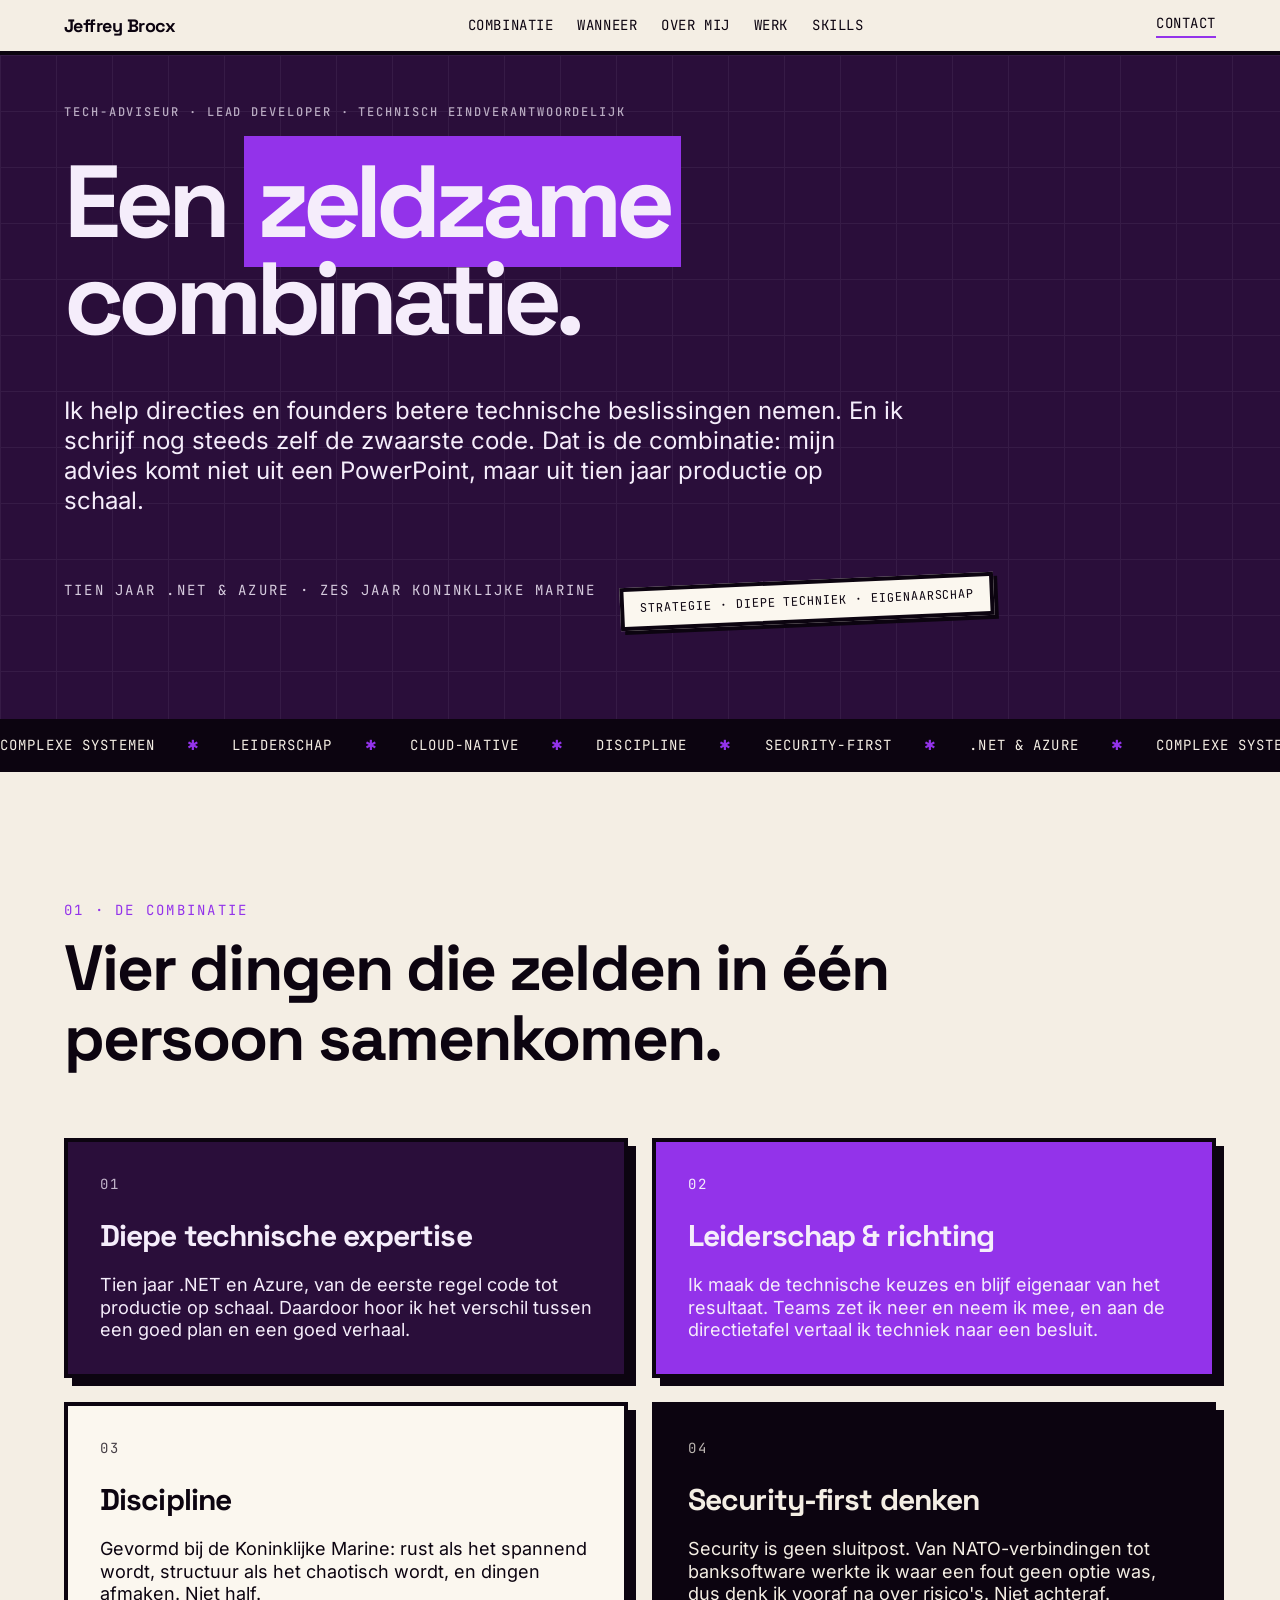
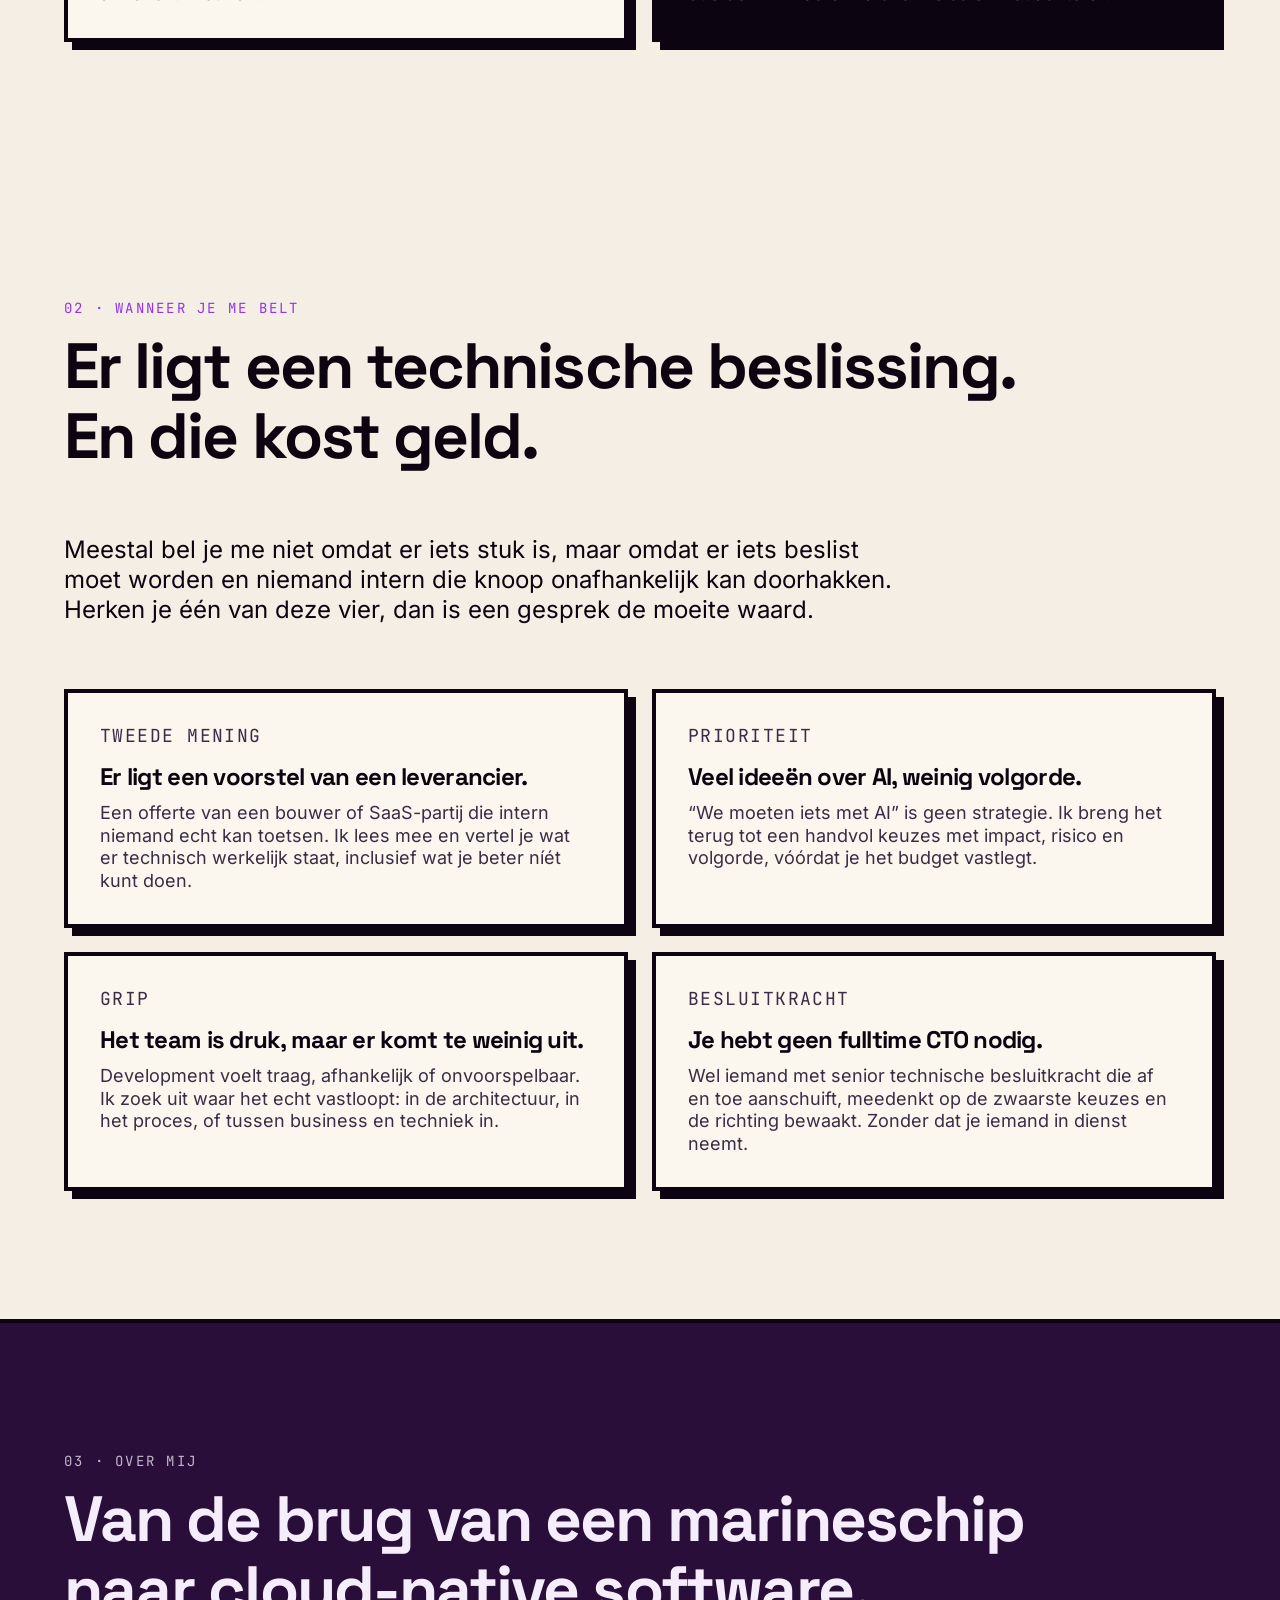
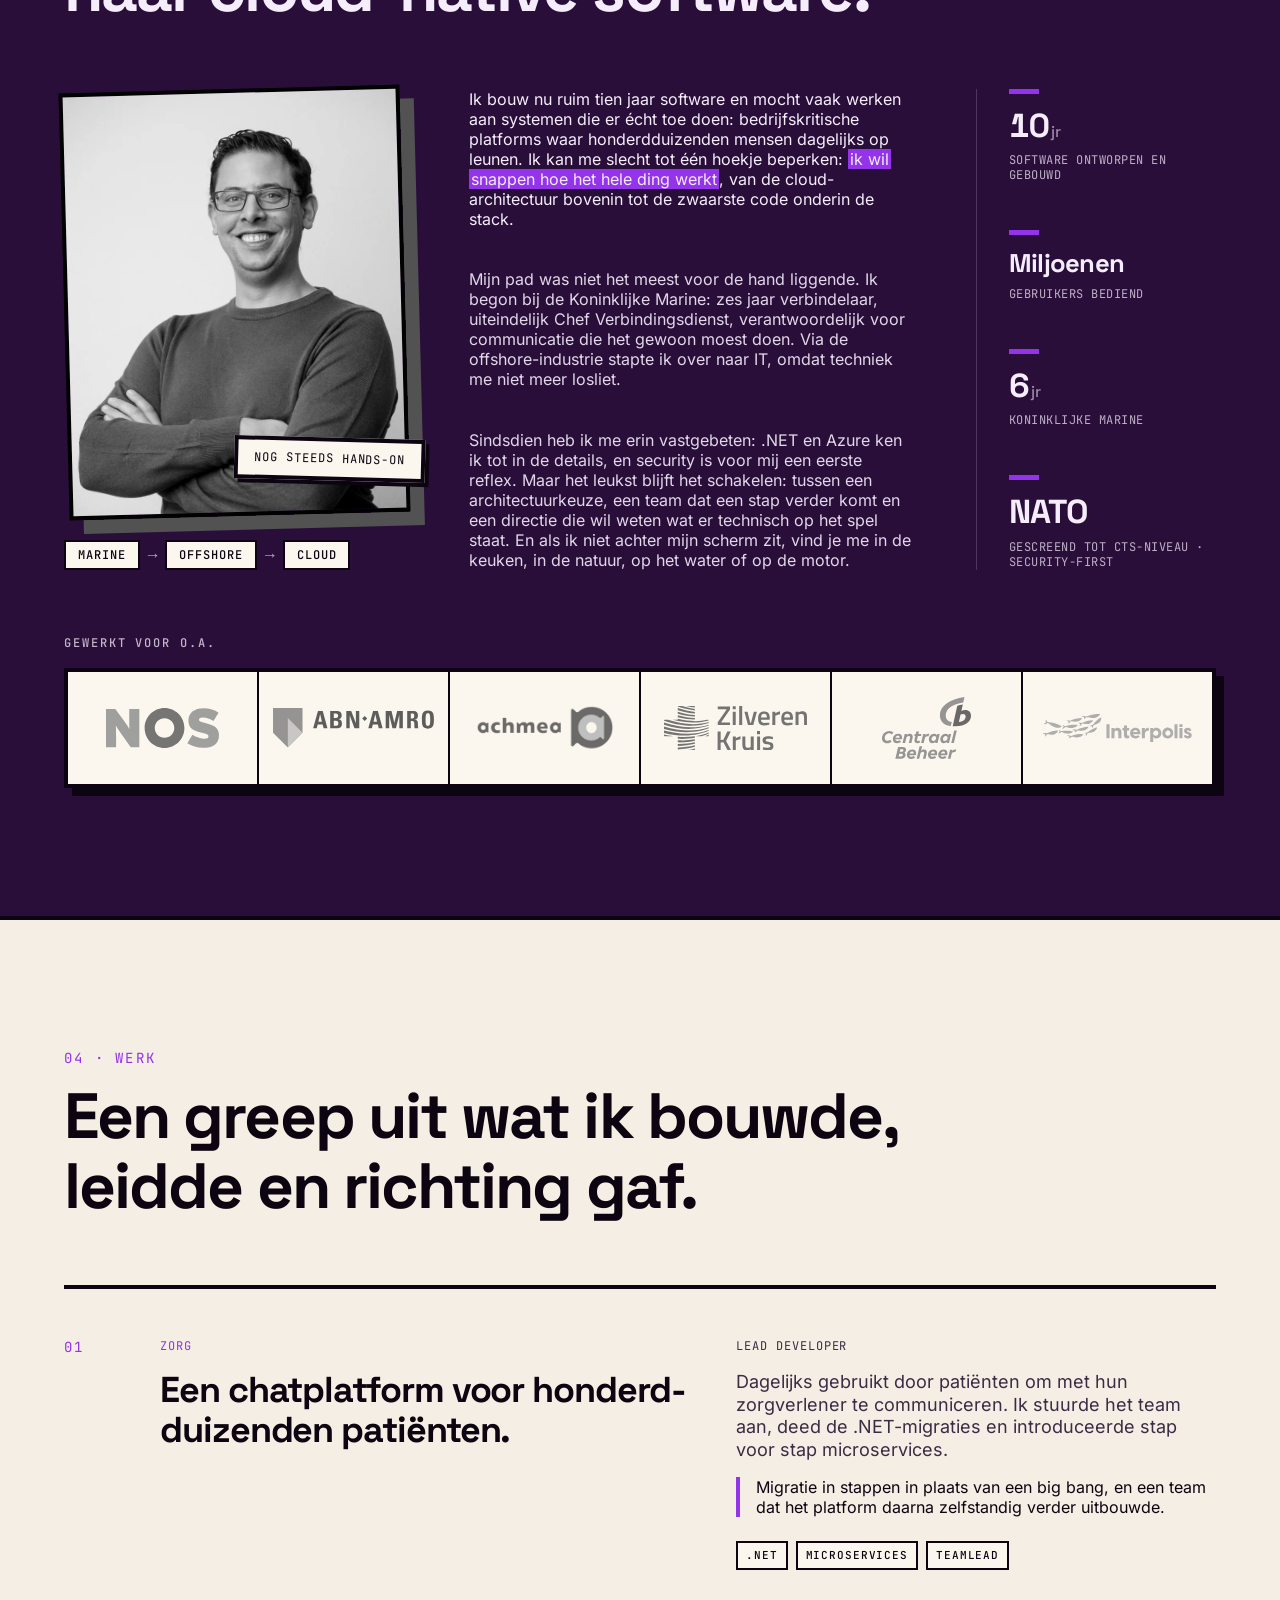
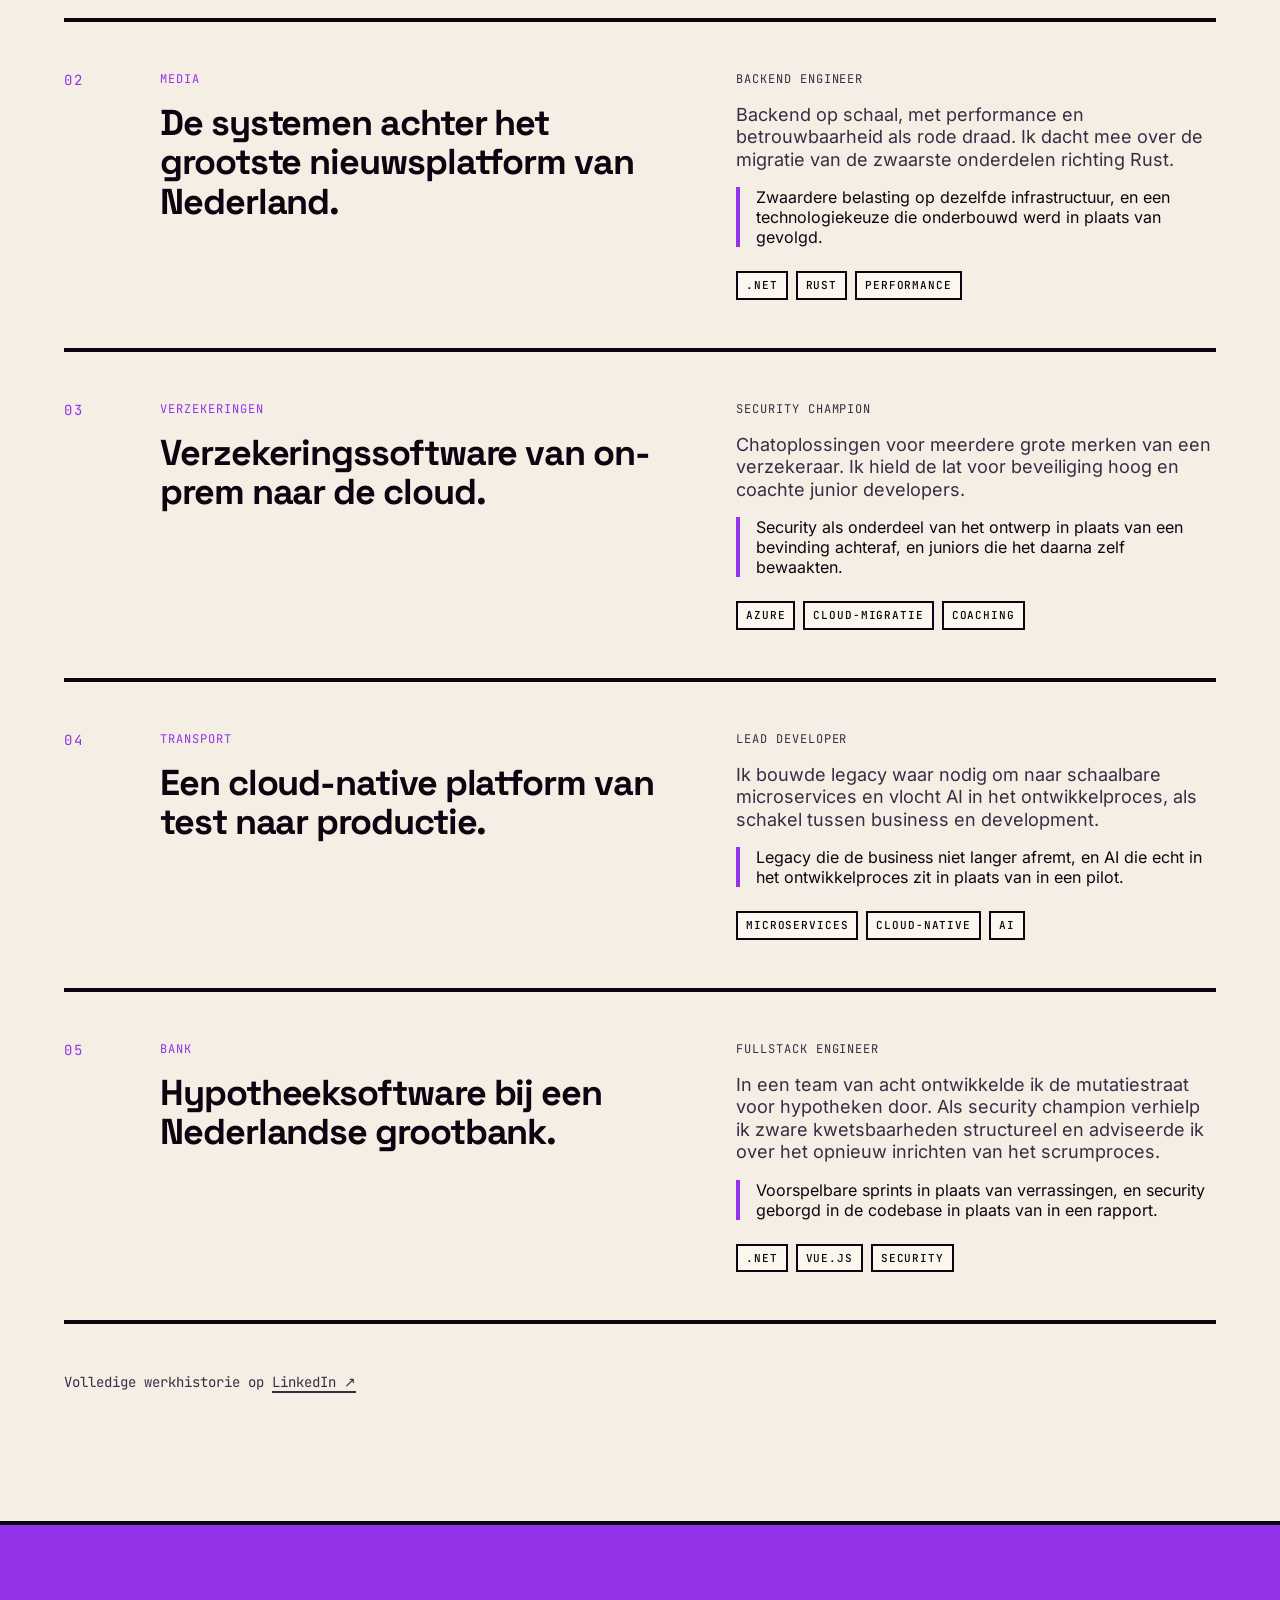
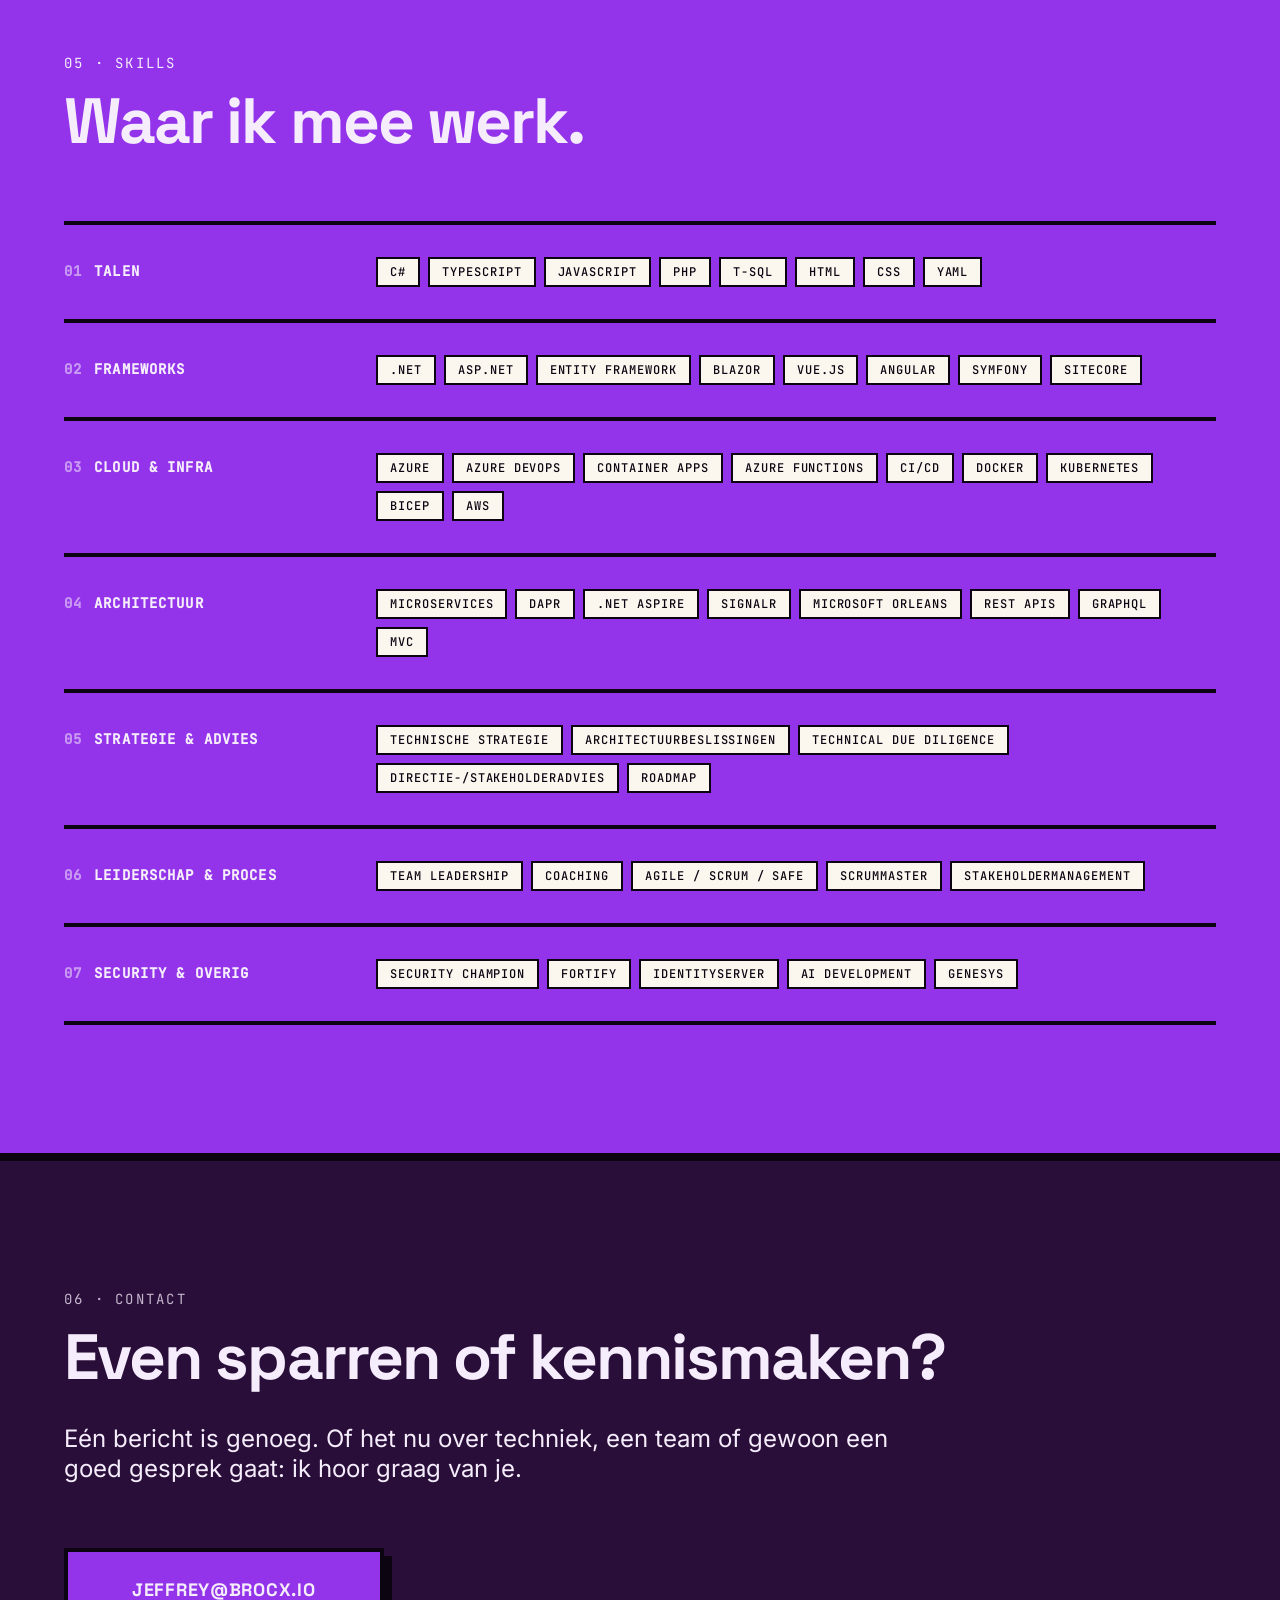
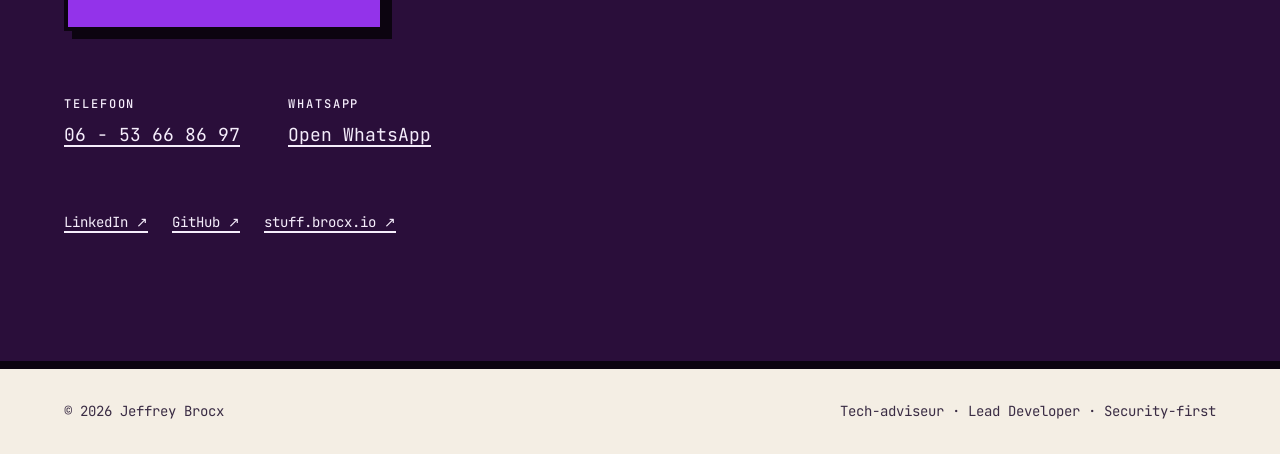
==== commit e51db617: "update fonts" ====
--- a/index.html
+++ b/index.html
@@ -17,23 +17,18 @@
   <meta property="og:title" content="Jeffrey Brocx · een zeldzame combinatie">
   <meta property="og:description" content="Ik help directies en founders betere technische beslissingen nemen. En ik schrijf nog steeds zelf de zwaarste code. Advies dat niet uit een PowerPoint komt, maar uit tien jaar productie op schaal.">
   <meta property="og:url" content="https://jeffrey.brocx.io/">
-  <meta property="og:image" content="https://jeffrey.brocx.io/assets/img/jeff_mugshot.webp">
-  <meta property="og:image:alt" content="Jeffrey Brocx">
+  <meta property="og:image" content="https://jeffrey.brocx.io/assets/img/og-card.png">
+  <meta property="og:image:width" content="1200">
+  <meta property="og:image:height" content="630">
+  <meta property="og:image:alt" content="Jeffrey Brocx · een zeldzame combinatie. Tech-adviseur en Lead Developer.">
   <meta name="twitter:card" content="summary_large_image">
 
   <!-- Critical: prevent flash of unstyled background -->
   <style>html,body{background:#f4eee4}</style>
 
-  <link rel="preconnect" href="https://fonts.googleapis.com">
-  <link rel="preconnect" href="https://fonts.gstatic.com" crossorigin>
-  <link rel="stylesheet" href="https://fonts.googleapis.com/css2?family=Space+Grotesk:wght@400;500;700&family=Inter:wght@400;500;600&family=JetBrains+Mono:wght@400;500&display=swap" media="print" onload="this.media='all'">
-  <noscript><link rel="stylesheet" href="https://fonts.googleapis.com/css2?family=Space+Grotesk:wght@400;500;700&family=Inter:wght@400;500;600&family=JetBrains+Mono:wght@400;500&display=swap"></noscript>
-
-  <!-- ?v= is een cache-buster. GitHub Pages serveert CSS met max-age=600 en de
-       CDN houdt het object soms nog langer vast, dus na een deploy kan nieuwe
-       HTML tijdelijk met oude CSS worden gecombineerd; bij een hernoemde class
-       levert dat een zichtbaar kapotte pagina op. BUMP DEZE WAARDE BIJ ELKE
-       DEPLOY DIE CSS RAAKT. -->
+  <link rel="stylesheet" href="assets/css/fonts.css?v=2026-08-18">
+
+  <!-- ?v= BUST CACHE. -->
   <link rel="stylesheet" href="assets/css/style.css?v=2026-08-18">
 
   <link rel="stylesheet" href="assets/css/page.css?v=2026-08-18">
--- a/assets/css/fonts.css
+++ b/assets/css/fonts.css
@@ -0,0 +1,147 @@
+/* Self-hosted fonts (voorheen Google Fonts CDN): Space Grotesk, Inter,
+   JetBrains Mono. Subsets latin + latin-ext, woff2. Zelf gehost zodat
+   bezoekers-IP's niet naar Google gaan en de fonts same-origin laden. */
+
+@font-face {
+  font-family: "Inter";
+  font-style: normal;
+  font-weight: 400;
+  font-display: swap;
+  src: url("../fonts/inter-400-latin-ext.woff2") format("woff2");
+  unicode-range: U+0100-02BA, U+02BD-02C5, U+02C7-02CC, U+02CE-02D7, U+02DD-02FF, U+0304, U+0308, U+0329, U+1D00-1DBF, U+1E00-1E9F, U+1EF2-1EFF, U+2020, U+20A0-20AB, U+20AD-20C0, U+2113, U+2C60-2C7F, U+A720-A7FF;
+}
+
+@font-face {
+  font-family: "Inter";
+  font-style: normal;
+  font-weight: 400;
+  font-display: swap;
+  src: url("../fonts/inter-400-latin.woff2") format("woff2");
+  unicode-range: U+0000-00FF, U+0131, U+0152-0153, U+02BB-02BC, U+02C6, U+02DA, U+02DC, U+0304, U+0308, U+0329, U+2000-206F, U+20AC, U+2122, U+2191, U+2193, U+2212, U+2215, U+FEFF, U+FFFD;
+}
+
+@font-face {
+  font-family: "Inter";
+  font-style: normal;
+  font-weight: 500;
+  font-display: swap;
+  src: url("../fonts/inter-500-latin-ext.woff2") format("woff2");
+  unicode-range: U+0100-02BA, U+02BD-02C5, U+02C7-02CC, U+02CE-02D7, U+02DD-02FF, U+0304, U+0308, U+0329, U+1D00-1DBF, U+1E00-1E9F, U+1EF2-1EFF, U+2020, U+20A0-20AB, U+20AD-20C0, U+2113, U+2C60-2C7F, U+A720-A7FF;
+}
+
+@font-face {
+  font-family: "Inter";
+  font-style: normal;
+  font-weight: 500;
+  font-display: swap;
+  src: url("../fonts/inter-500-latin.woff2") format("woff2");
+  unicode-range: U+0000-00FF, U+0131, U+0152-0153, U+02BB-02BC, U+02C6, U+02DA, U+02DC, U+0304, U+0308, U+0329, U+2000-206F, U+20AC, U+2122, U+2191, U+2193, U+2212, U+2215, U+FEFF, U+FFFD;
+}
+
+@font-face {
+  font-family: "Inter";
+  font-style: normal;
+  font-weight: 600;
+  font-display: swap;
+  src: url("../fonts/inter-600-latin-ext.woff2") format("woff2");
+  unicode-range: U+0100-02BA, U+02BD-02C5, U+02C7-02CC, U+02CE-02D7, U+02DD-02FF, U+0304, U+0308, U+0329, U+1D00-1DBF, U+1E00-1E9F, U+1EF2-1EFF, U+2020, U+20A0-20AB, U+20AD-20C0, U+2113, U+2C60-2C7F, U+A720-A7FF;
+}
+
+@font-face {
+  font-family: "Inter";
+  font-style: normal;
+  font-weight: 600;
+  font-display: swap;
+  src: url("../fonts/inter-600-latin.woff2") format("woff2");
+  unicode-range: U+0000-00FF, U+0131, U+0152-0153, U+02BB-02BC, U+02C6, U+02DA, U+02DC, U+0304, U+0308, U+0329, U+2000-206F, U+20AC, U+2122, U+2191, U+2193, U+2212, U+2215, U+FEFF, U+FFFD;
+}
+
+@font-face {
+  font-family: "JetBrains Mono";
+  font-style: normal;
+  font-weight: 400;
+  font-display: swap;
+  src: url("../fonts/jetbrains-mono-400-latin-ext.woff2") format("woff2");
+  unicode-range: U+0100-02BA, U+02BD-02C5, U+02C7-02CC, U+02CE-02D7, U+02DD-02FF, U+0304, U+0308, U+0329, U+1D00-1DBF, U+1E00-1E9F, U+1EF2-1EFF, U+2020, U+20A0-20AB, U+20AD-20C0, U+2113, U+2C60-2C7F, U+A720-A7FF;
+}
+
+@font-face {
+  font-family: "JetBrains Mono";
+  font-style: normal;
+  font-weight: 400;
+  font-display: swap;
+  src: url("../fonts/jetbrains-mono-400-latin.woff2") format("woff2");
+  unicode-range: U+0000-00FF, U+0131, U+0152-0153, U+02BB-02BC, U+02C6, U+02DA, U+02DC, U+0304, U+0308, U+0329, U+2000-206F, U+20AC, U+2122, U+2191, U+2193, U+2212, U+2215, U+FEFF, U+FFFD;
+}
+
+@font-face {
+  font-family: "JetBrains Mono";
+  font-style: normal;
+  font-weight: 500;
+  font-display: swap;
+  src: url("../fonts/jetbrains-mono-500-latin-ext.woff2") format("woff2");
+  unicode-range: U+0100-02BA, U+02BD-02C5, U+02C7-02CC, U+02CE-02D7, U+02DD-02FF, U+0304, U+0308, U+0329, U+1D00-1DBF, U+1E00-1E9F, U+1EF2-1EFF, U+2020, U+20A0-20AB, U+20AD-20C0, U+2113, U+2C60-2C7F, U+A720-A7FF;
+}
+
+@font-face {
+  font-family: "JetBrains Mono";
+  font-style: normal;
+  font-weight: 500;
+  font-display: swap;
+  src: url("../fonts/jetbrains-mono-500-latin.woff2") format("woff2");
+  unicode-range: U+0000-00FF, U+0131, U+0152-0153, U+02BB-02BC, U+02C6, U+02DA, U+02DC, U+0304, U+0308, U+0329, U+2000-206F, U+20AC, U+2122, U+2191, U+2193, U+2212, U+2215, U+FEFF, U+FFFD;
+}
+
+@font-face {
+  font-family: "Space Grotesk";
+  font-style: normal;
+  font-weight: 400;
+  font-display: swap;
+  src: url("../fonts/space-grotesk-400-latin-ext.woff2") format("woff2");
+  unicode-range: U+0100-02BA, U+02BD-02C5, U+02C7-02CC, U+02CE-02D7, U+02DD-02FF, U+0304, U+0308, U+0329, U+1D00-1DBF, U+1E00-1E9F, U+1EF2-1EFF, U+2020, U+20A0-20AB, U+20AD-20C0, U+2113, U+2C60-2C7F, U+A720-A7FF;
+}
+
+@font-face {
+  font-family: "Space Grotesk";
+  font-style: normal;
+  font-weight: 400;
+  font-display: swap;
+  src: url("../fonts/space-grotesk-400-latin.woff2") format("woff2");
+  unicode-range: U+0000-00FF, U+0131, U+0152-0153, U+02BB-02BC, U+02C6, U+02DA, U+02DC, U+0304, U+0308, U+0329, U+2000-206F, U+20AC, U+2122, U+2191, U+2193, U+2212, U+2215, U+FEFF, U+FFFD;
+}
+
+@font-face {
+  font-family: "Space Grotesk";
+  font-style: normal;
+  font-weight: 500;
+  font-display: swap;
+  src: url("../fonts/space-grotesk-500-latin-ext.woff2") format("woff2");
+  unicode-range: U+0100-02BA, U+02BD-02C5, U+02C7-02CC, U+02CE-02D7, U+02DD-02FF, U+0304, U+0308, U+0329, U+1D00-1DBF, U+1E00-1E9F, U+1EF2-1EFF, U+2020, U+20A0-20AB, U+20AD-20C0, U+2113, U+2C60-2C7F, U+A720-A7FF;
+}
+
+@font-face {
+  font-family: "Space Grotesk";
+  font-style: normal;
+  font-weight: 500;
+  font-display: swap;
+  src: url("../fonts/space-grotesk-500-latin.woff2") format("woff2");
+  unicode-range: U+0000-00FF, U+0131, U+0152-0153, U+02BB-02BC, U+02C6, U+02DA, U+02DC, U+0304, U+0308, U+0329, U+2000-206F, U+20AC, U+2122, U+2191, U+2193, U+2212, U+2215, U+FEFF, U+FFFD;
+}
+
+@font-face {
+  font-family: "Space Grotesk";
+  font-style: normal;
+  font-weight: 700;
+  font-display: swap;
+  src: url("../fonts/space-grotesk-700-latin-ext.woff2") format("woff2");
+  unicode-range: U+0100-02BA, U+02BD-02C5, U+02C7-02CC, U+02CE-02D7, U+02DD-02FF, U+0304, U+0308, U+0329, U+1D00-1DBF, U+1E00-1E9F, U+1EF2-1EFF, U+2020, U+20A0-20AB, U+20AD-20C0, U+2113, U+2C60-2C7F, U+A720-A7FF;
+}
+
+@font-face {
+  font-family: "Space Grotesk";
+  font-style: normal;
+  font-weight: 700;
+  font-display: swap;
+  src: url("../fonts/space-grotesk-700-latin.woff2") format("woff2");
+  unicode-range: U+0000-00FF, U+0131, U+0152-0153, U+02BB-02BC, U+02C6, U+02DA, U+02DC, U+0304, U+0308, U+0329, U+2000-206F, U+20AC, U+2122, U+2191, U+2193, U+2212, U+2215, U+FEFF, U+FFFD;
+}
